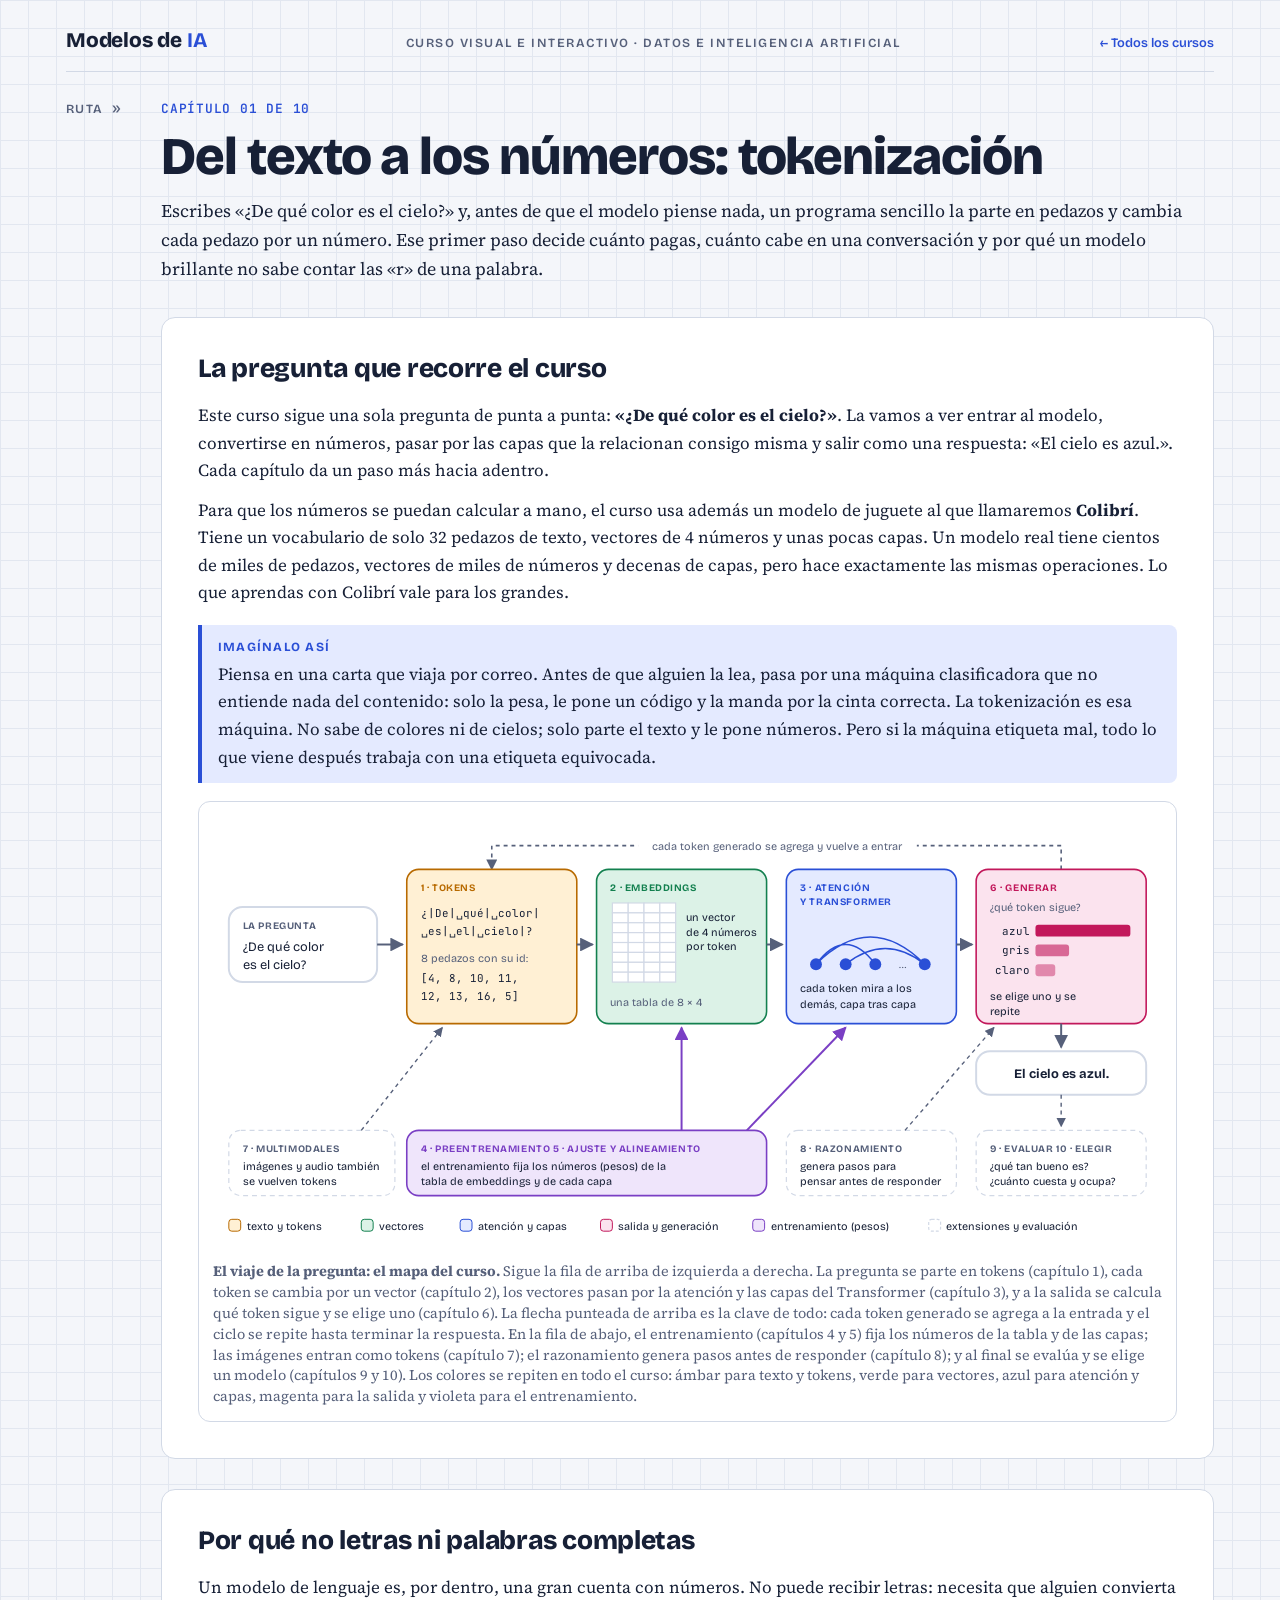
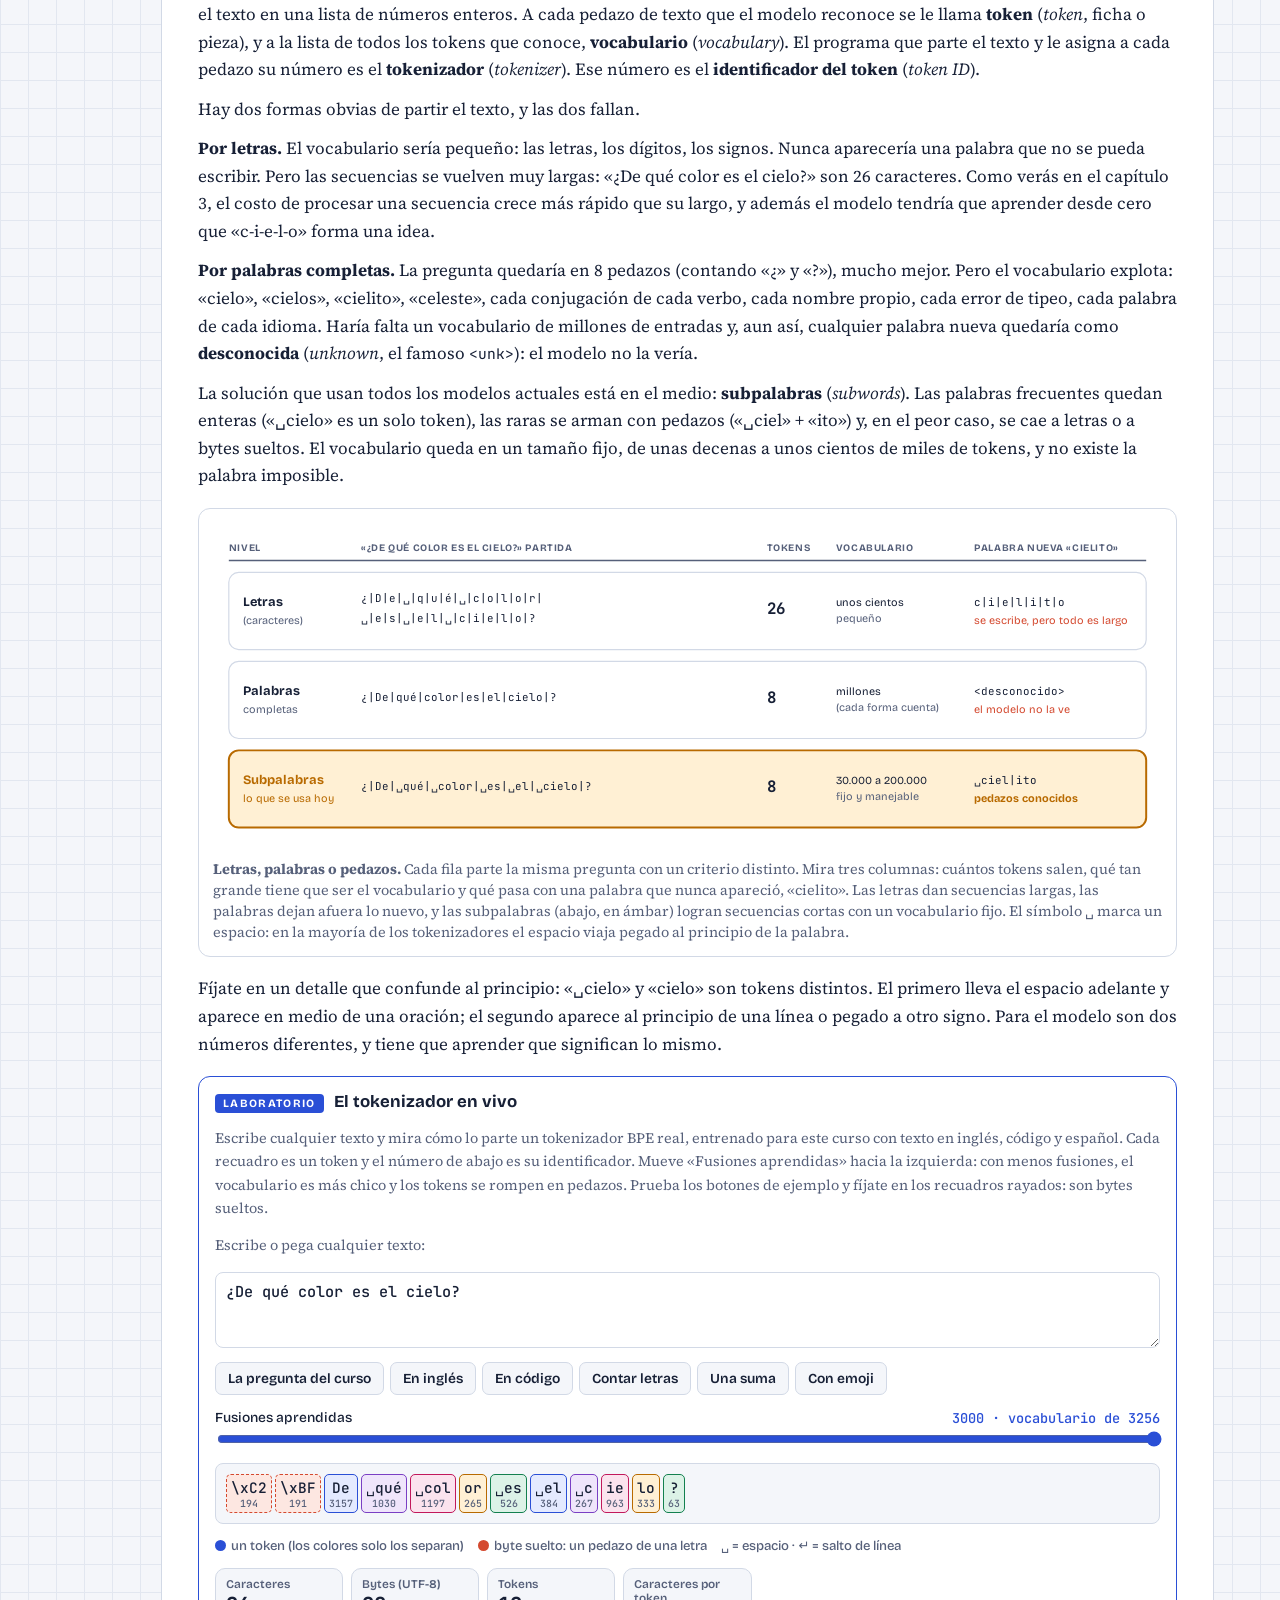
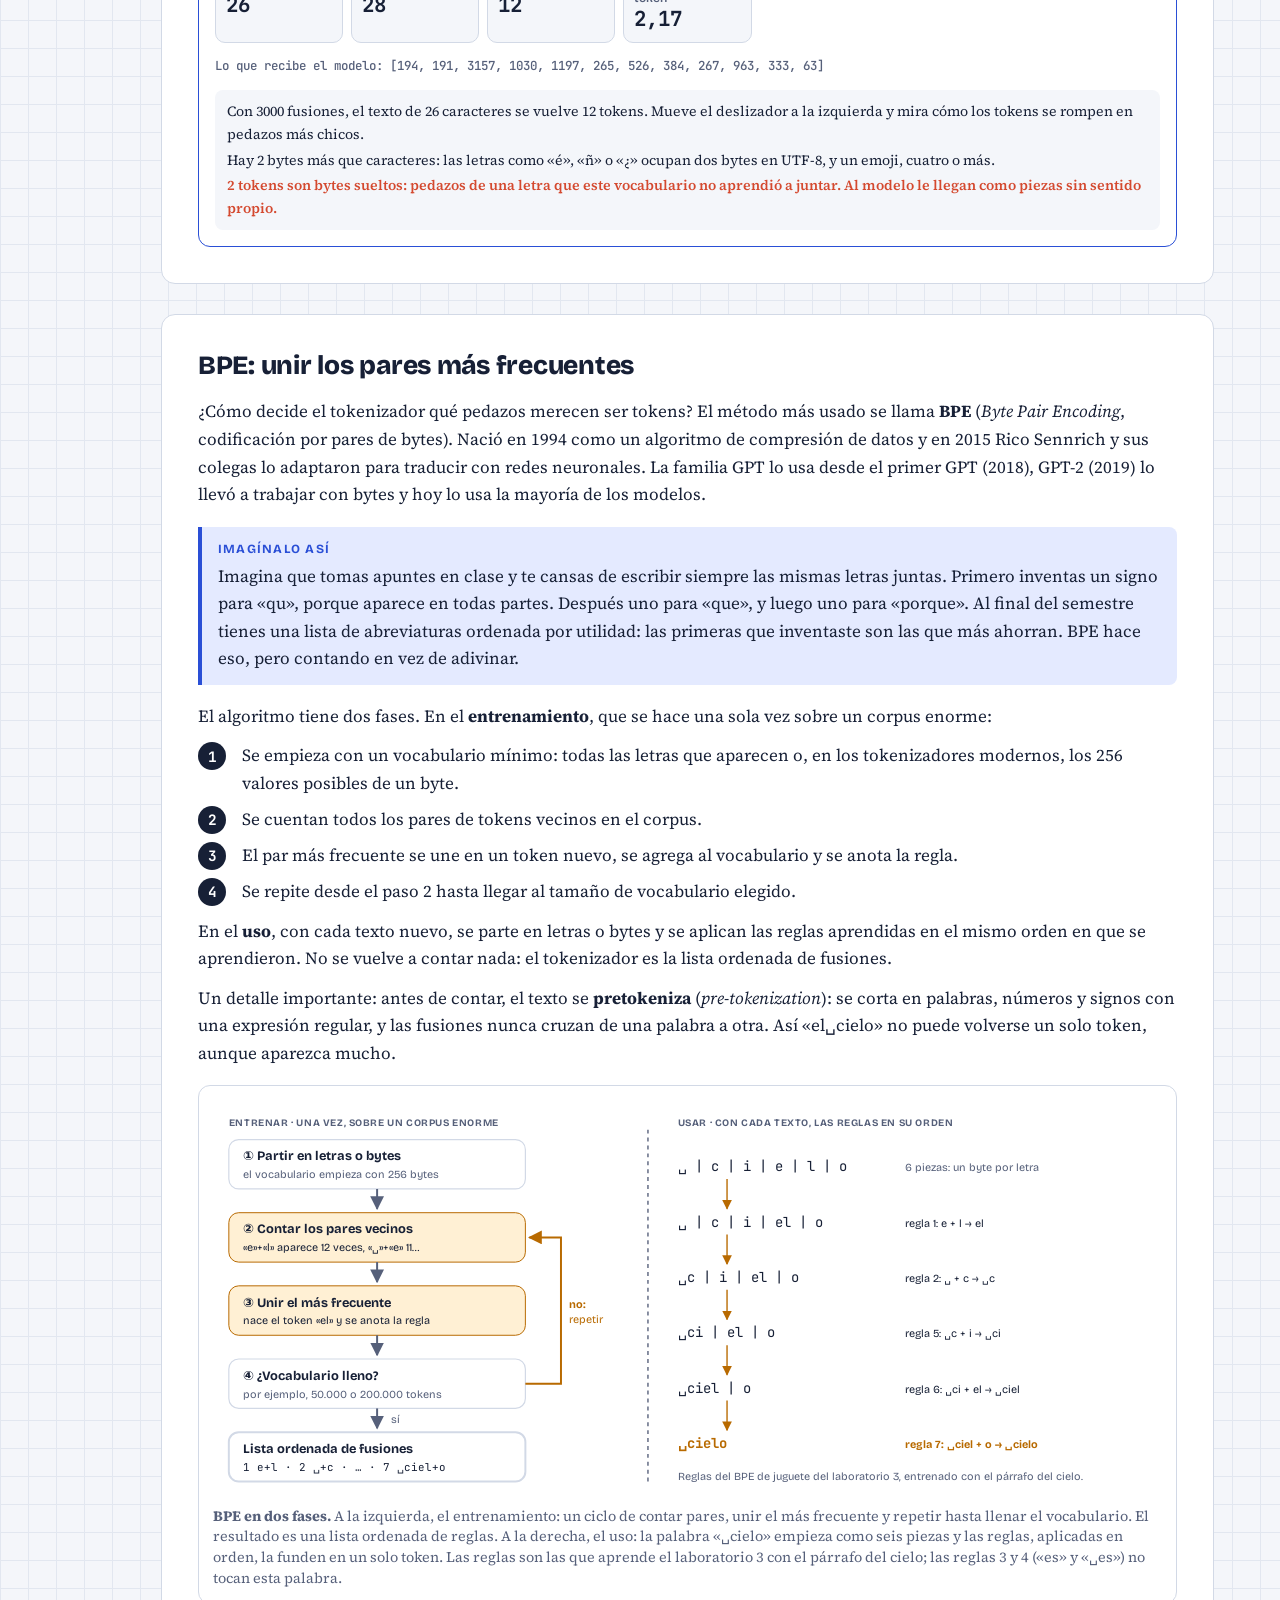
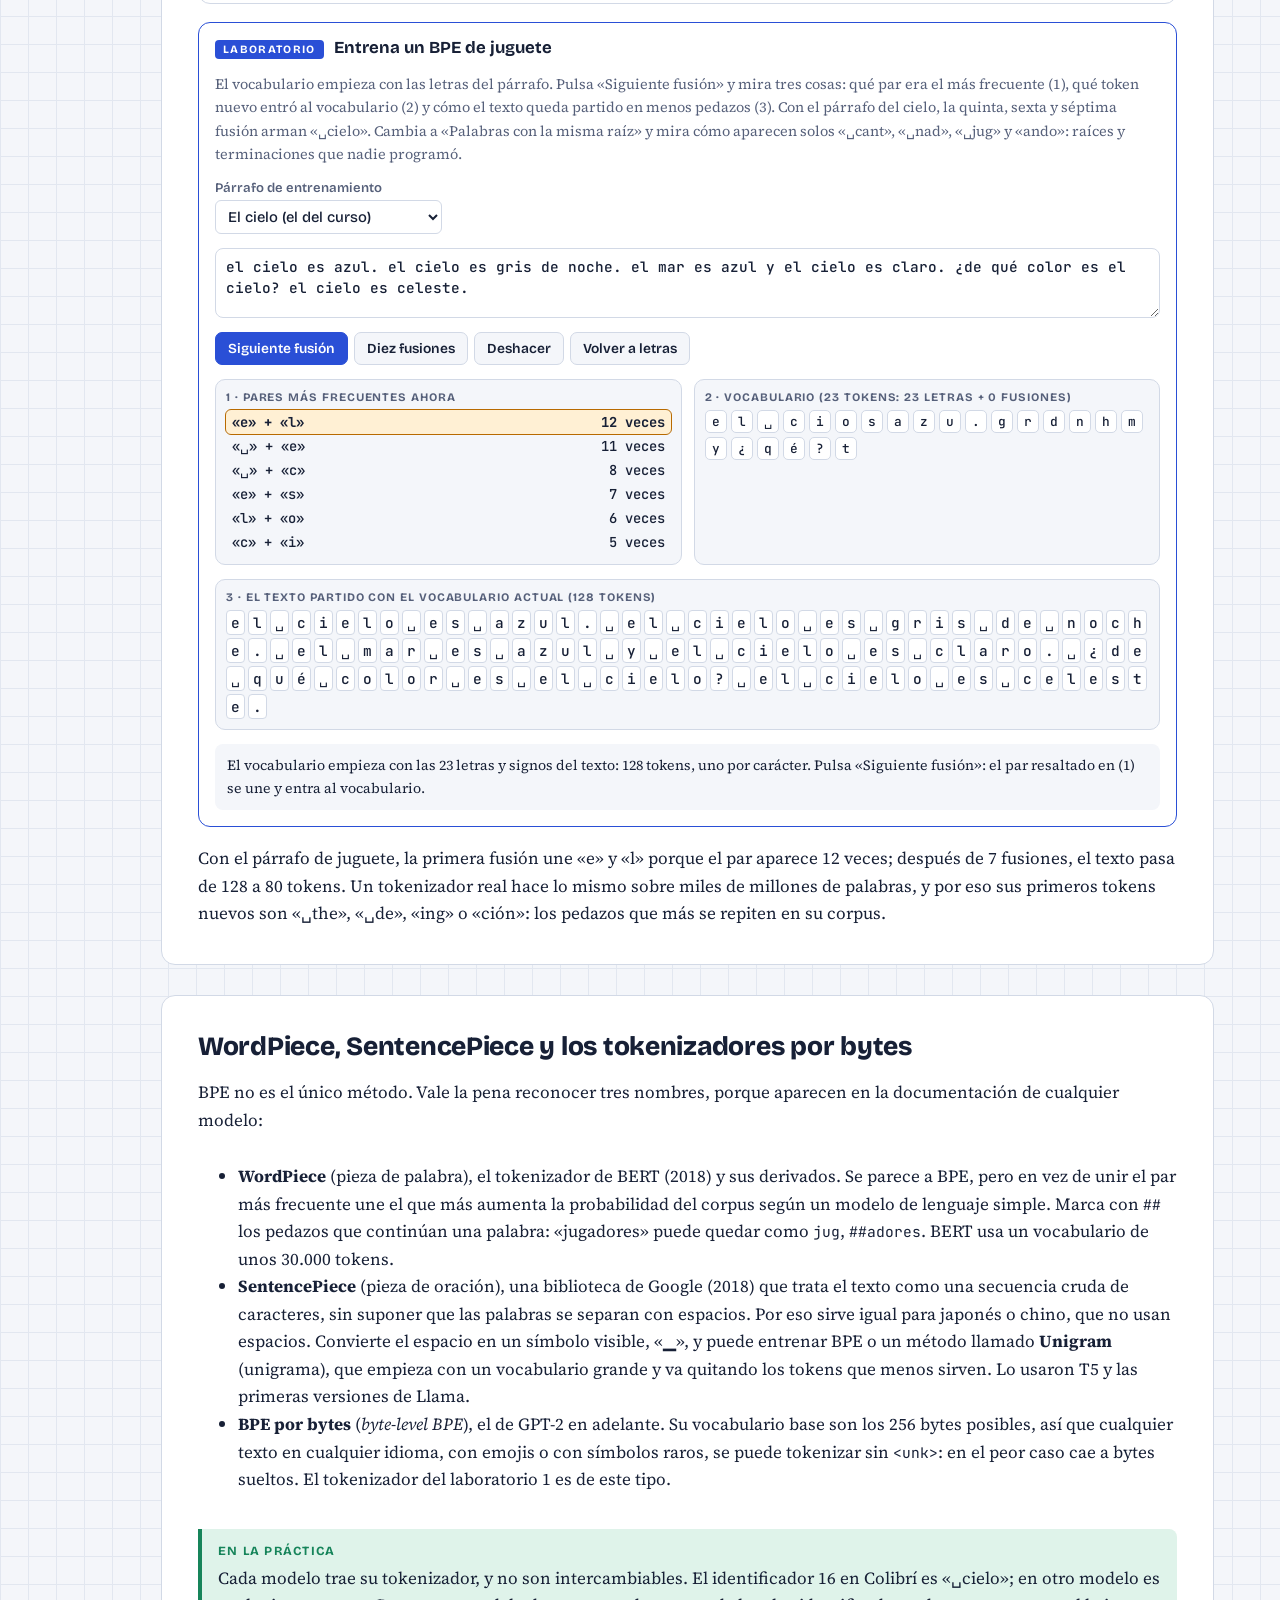
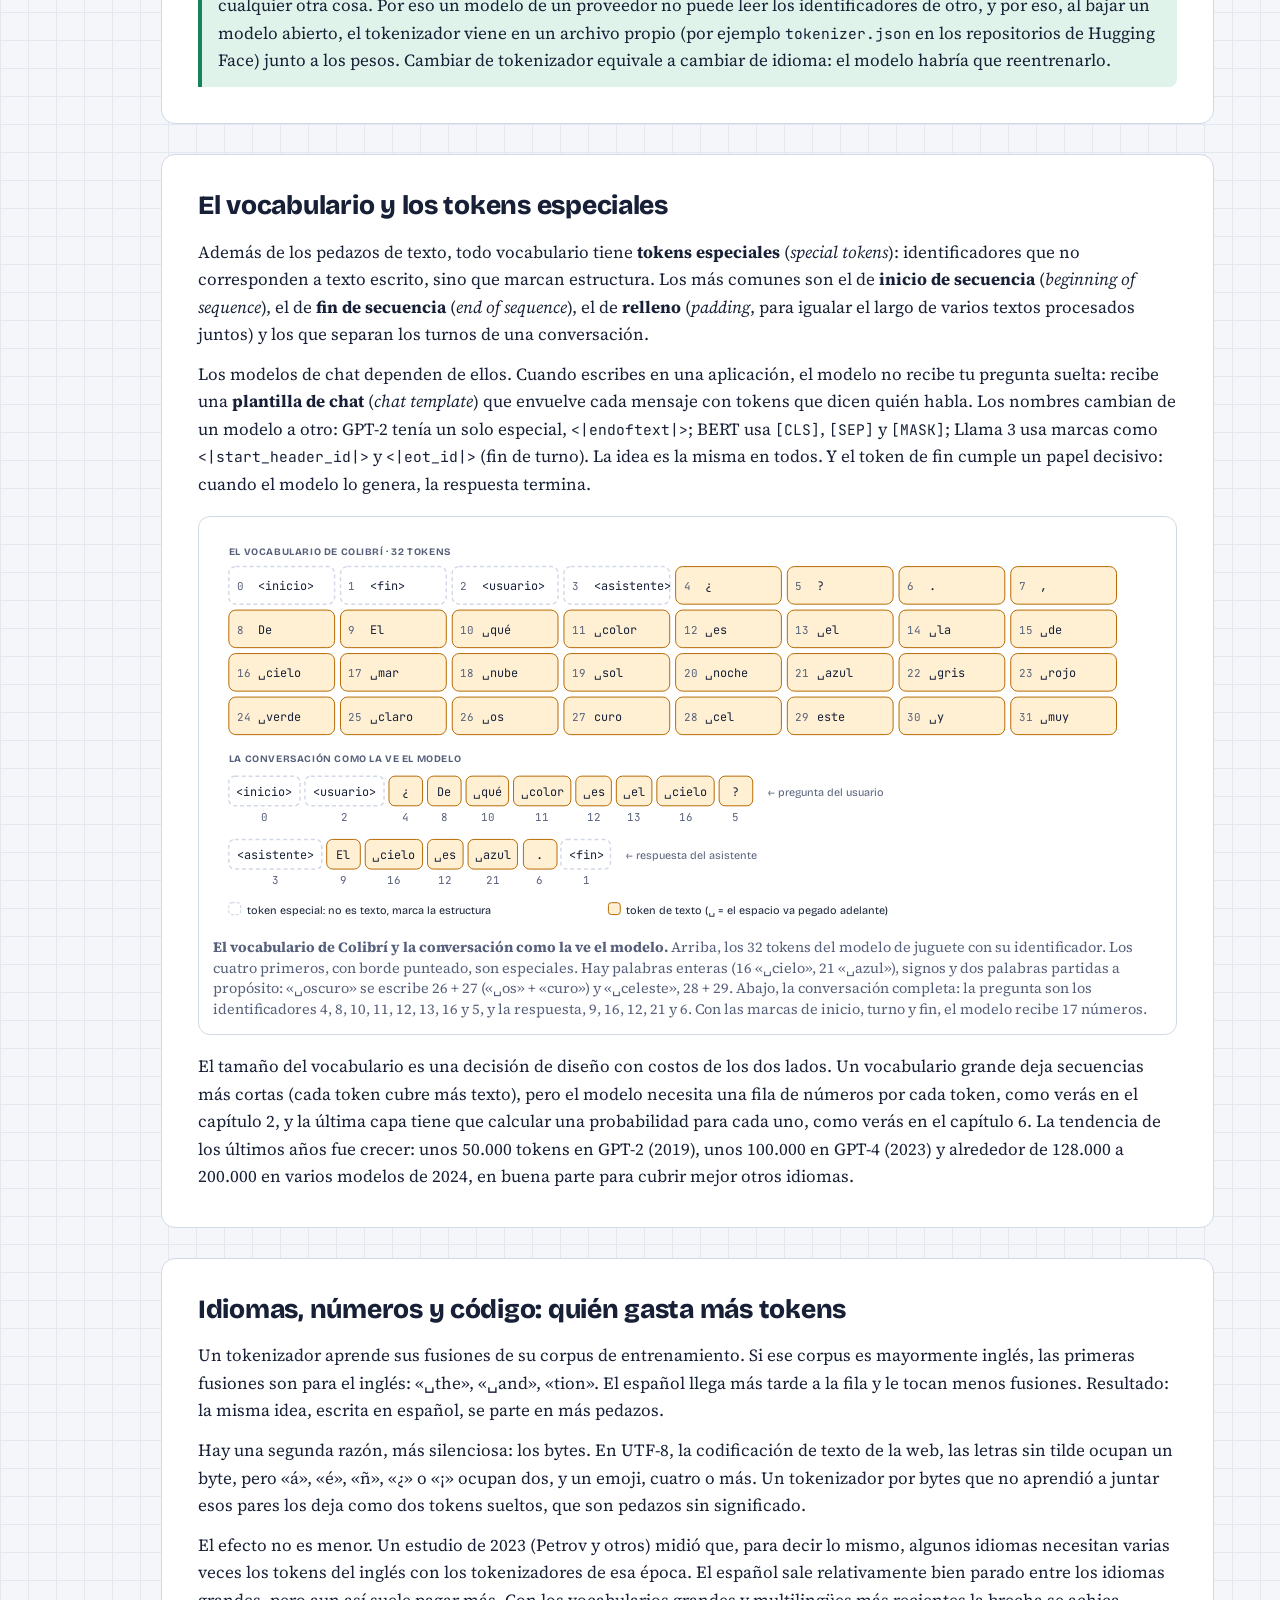
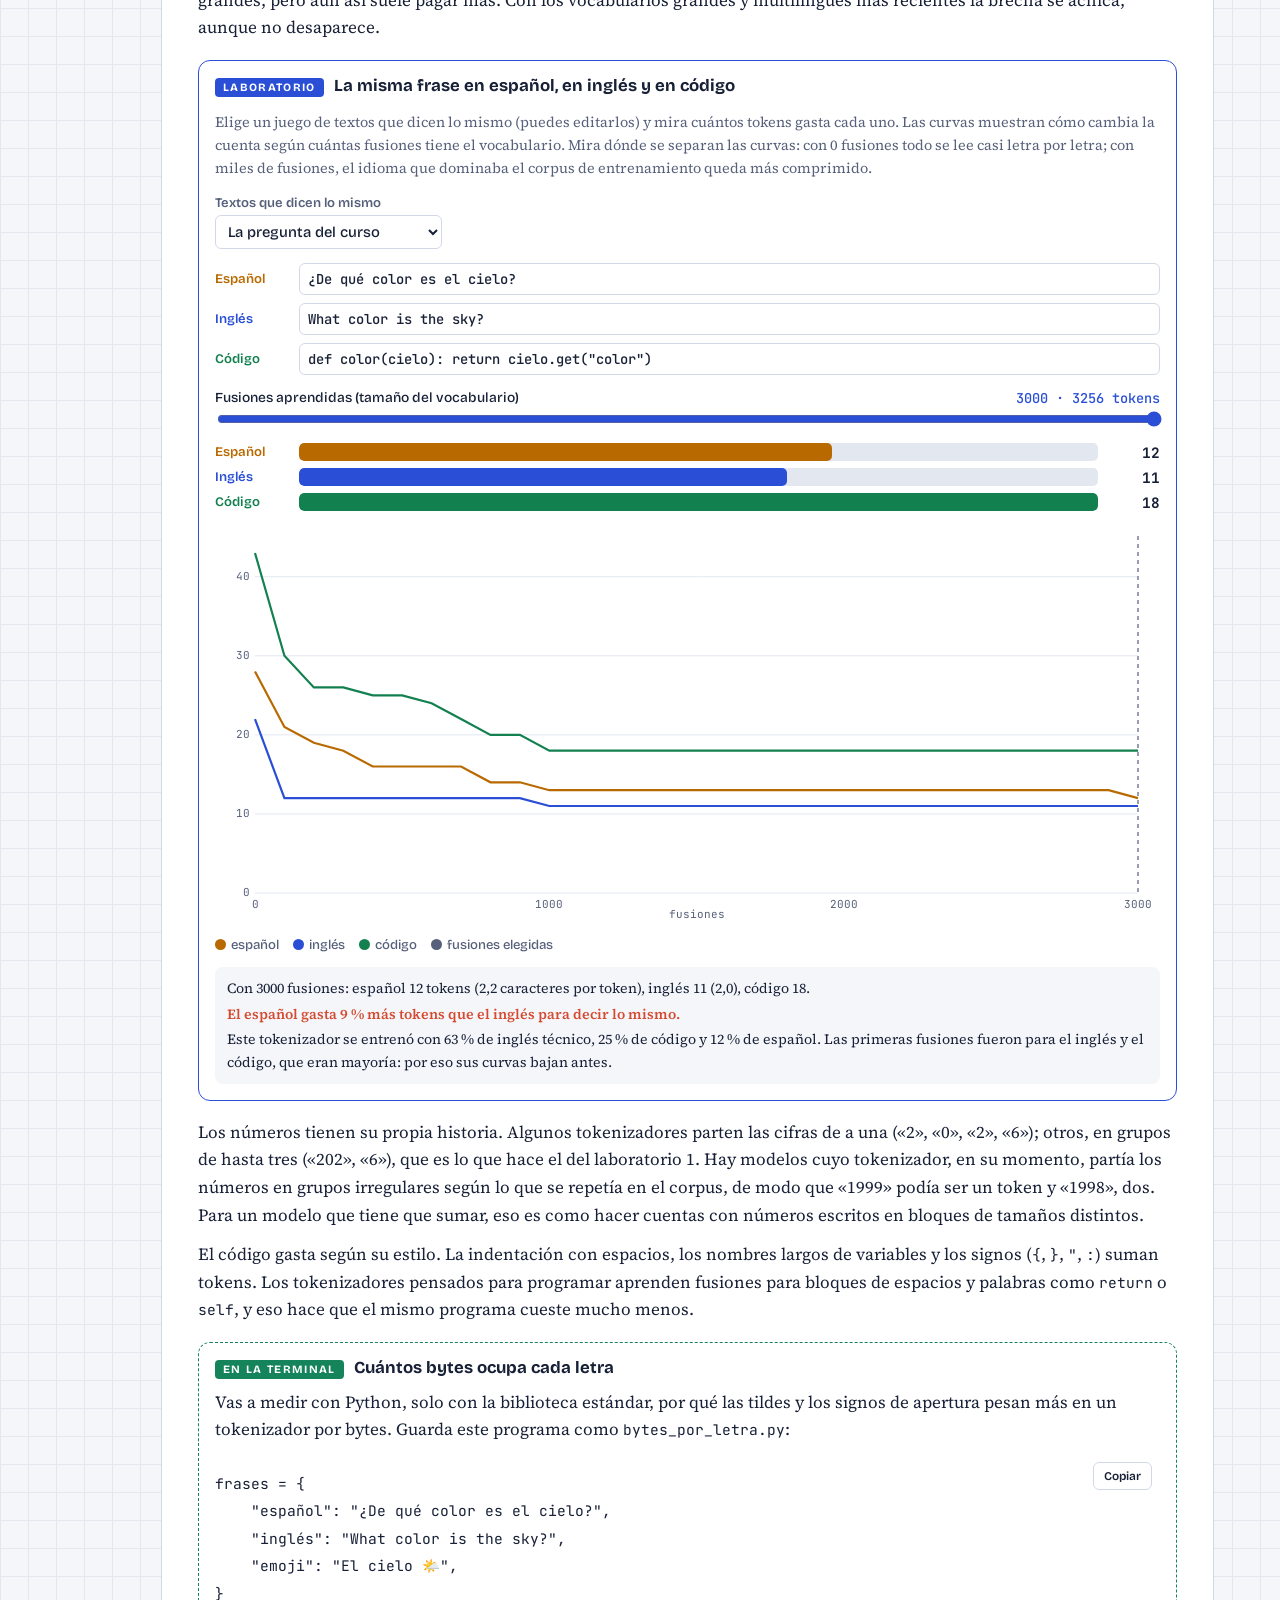
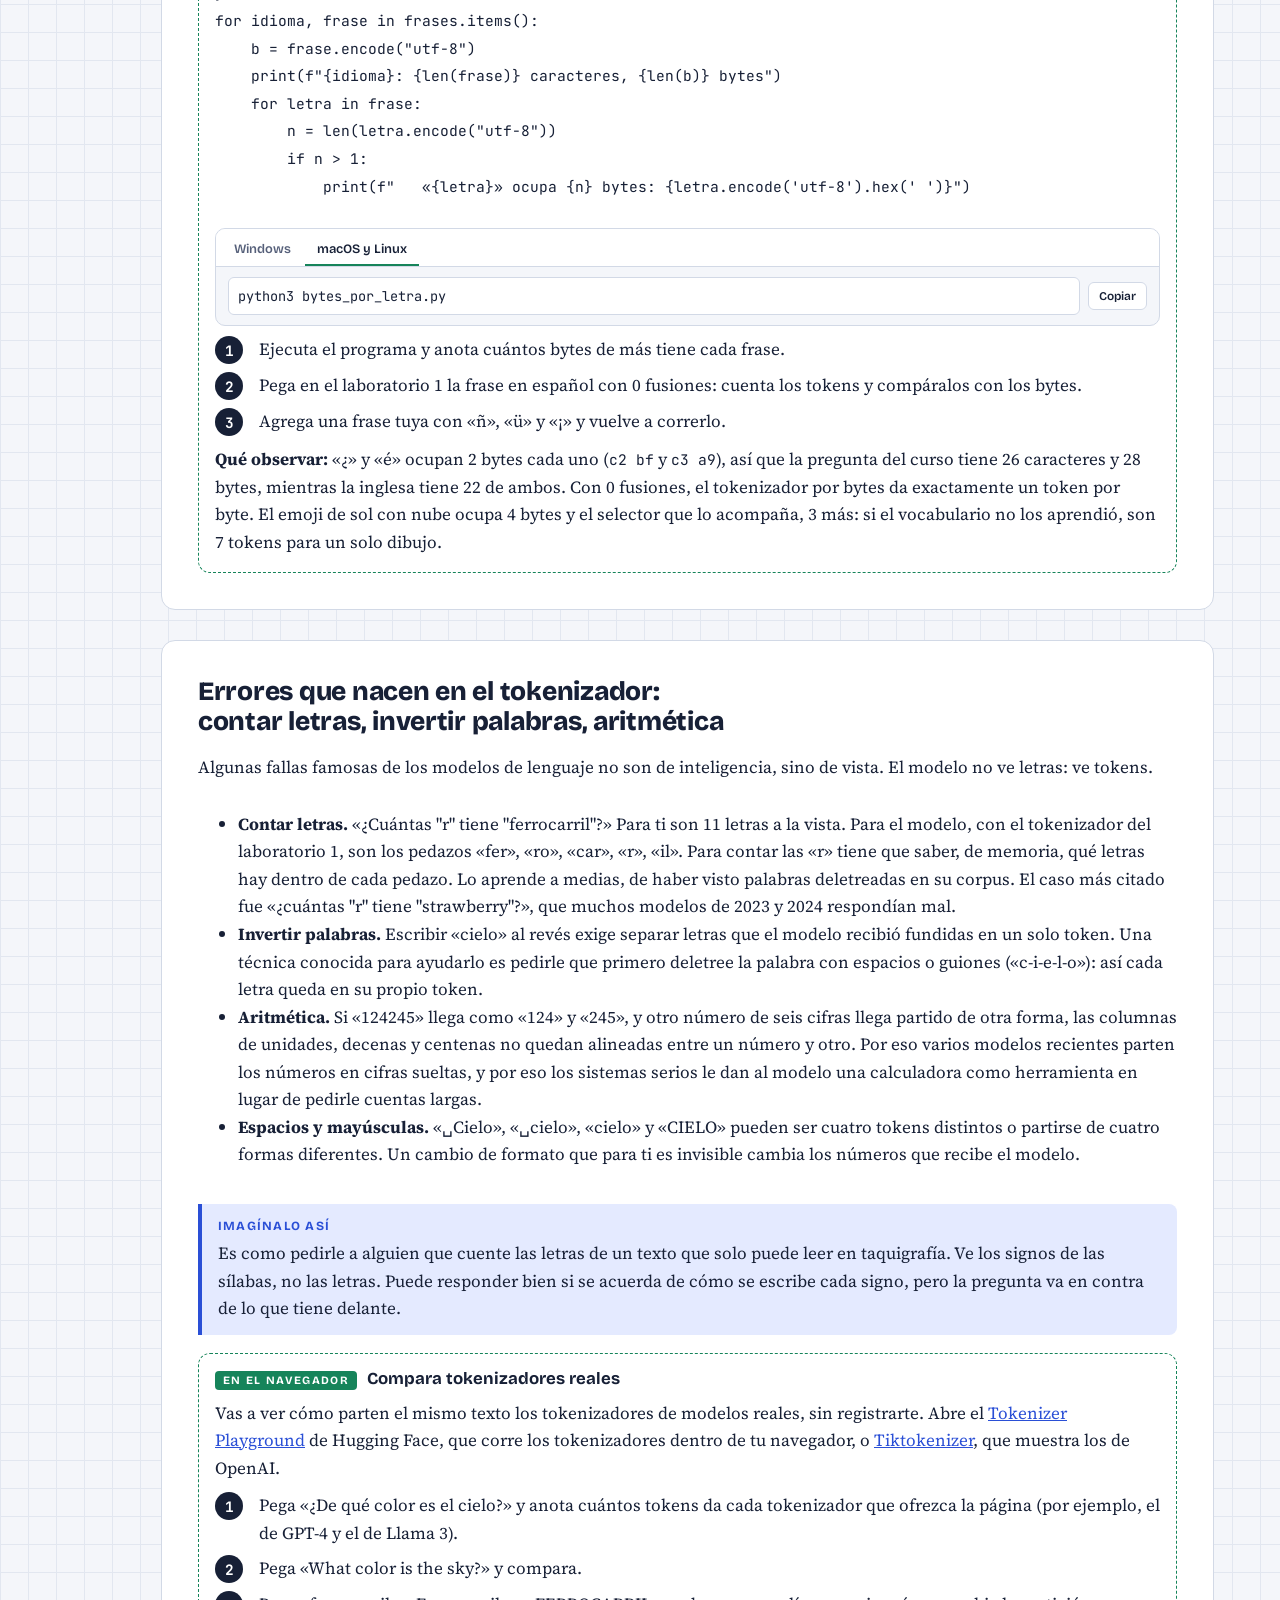
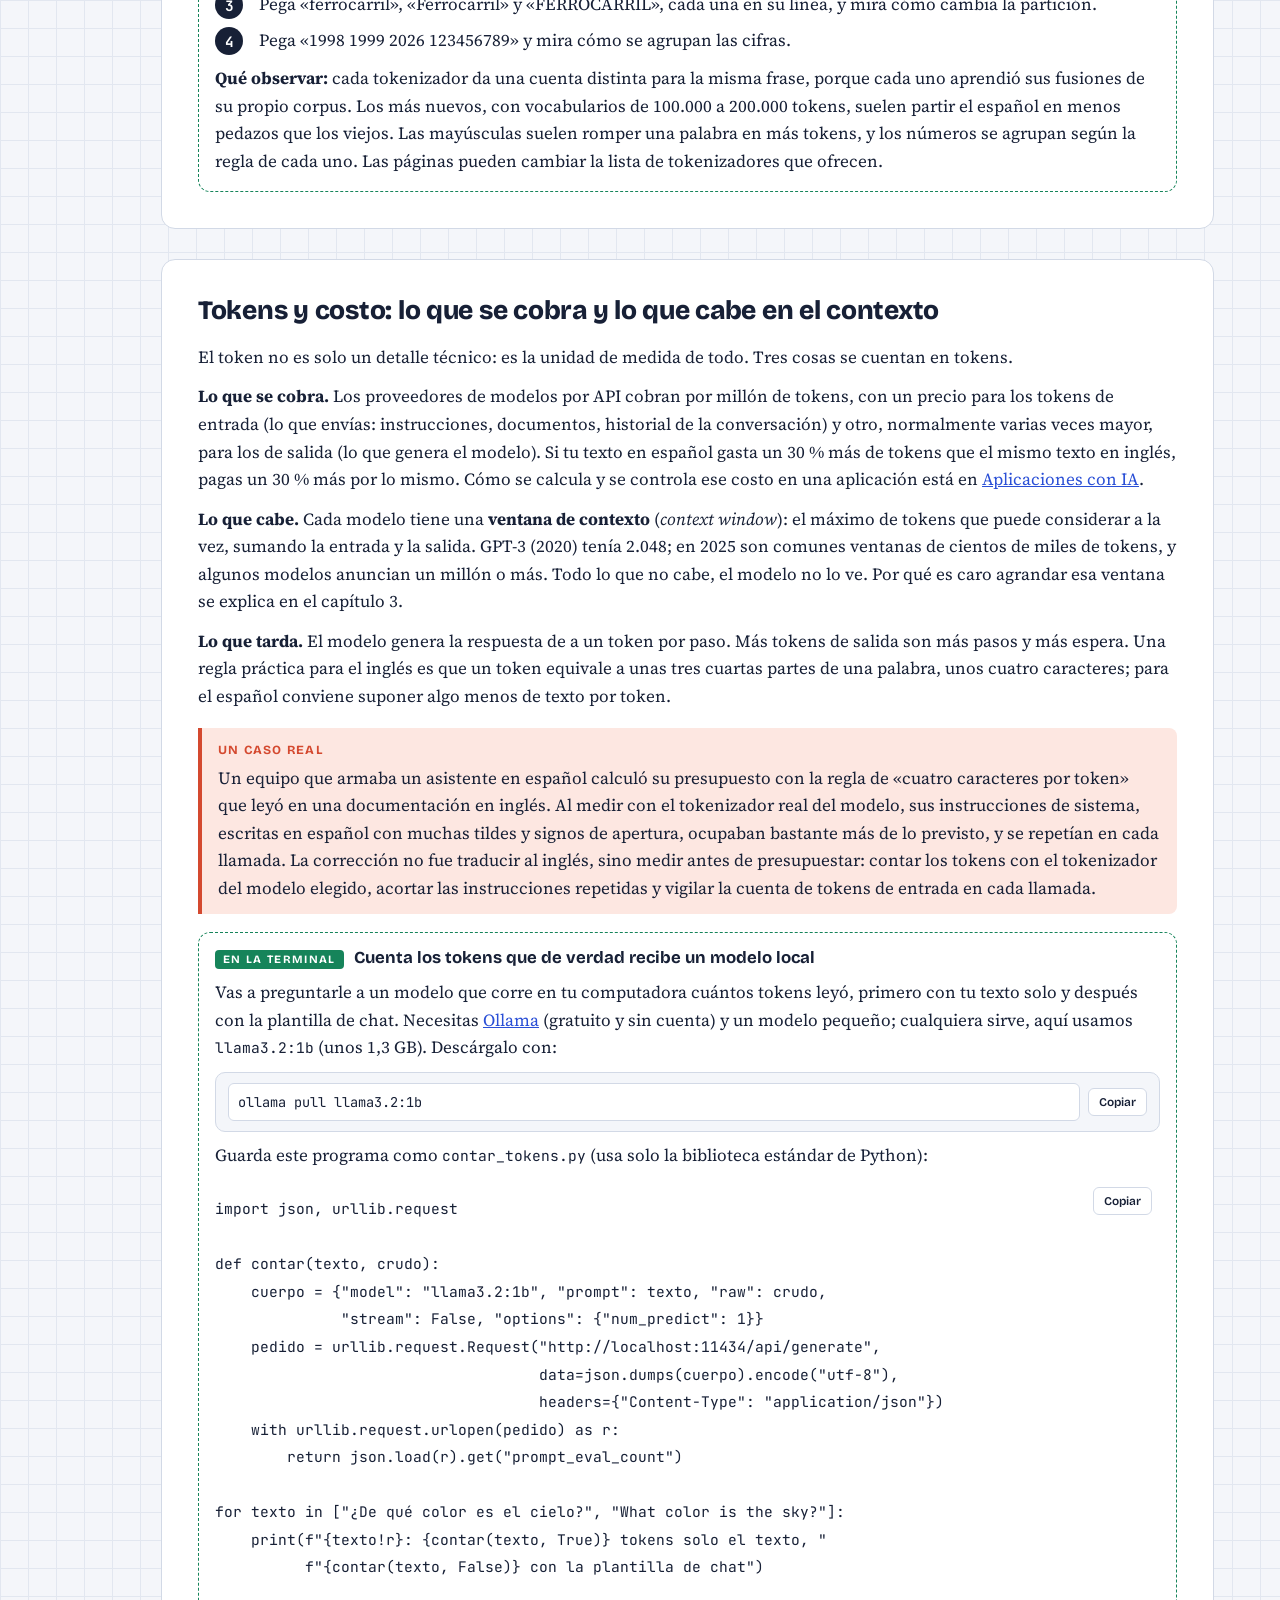
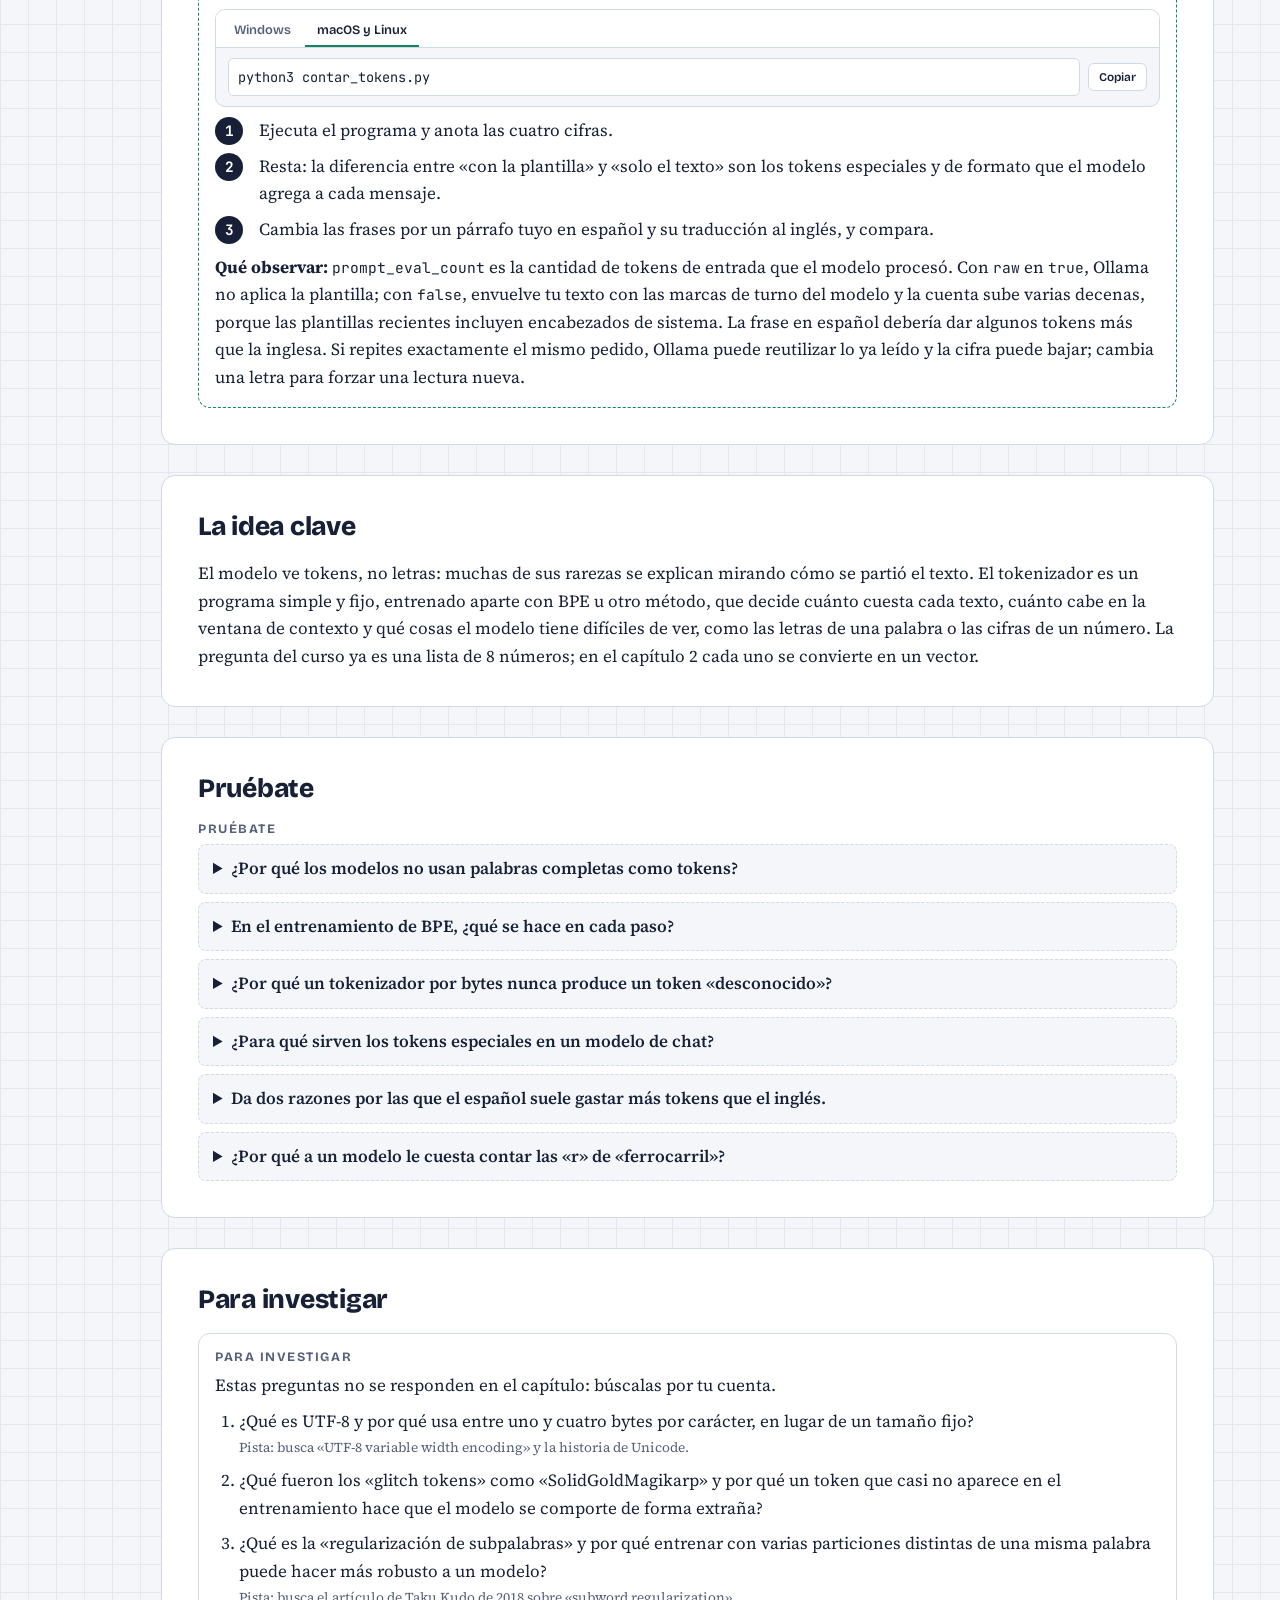
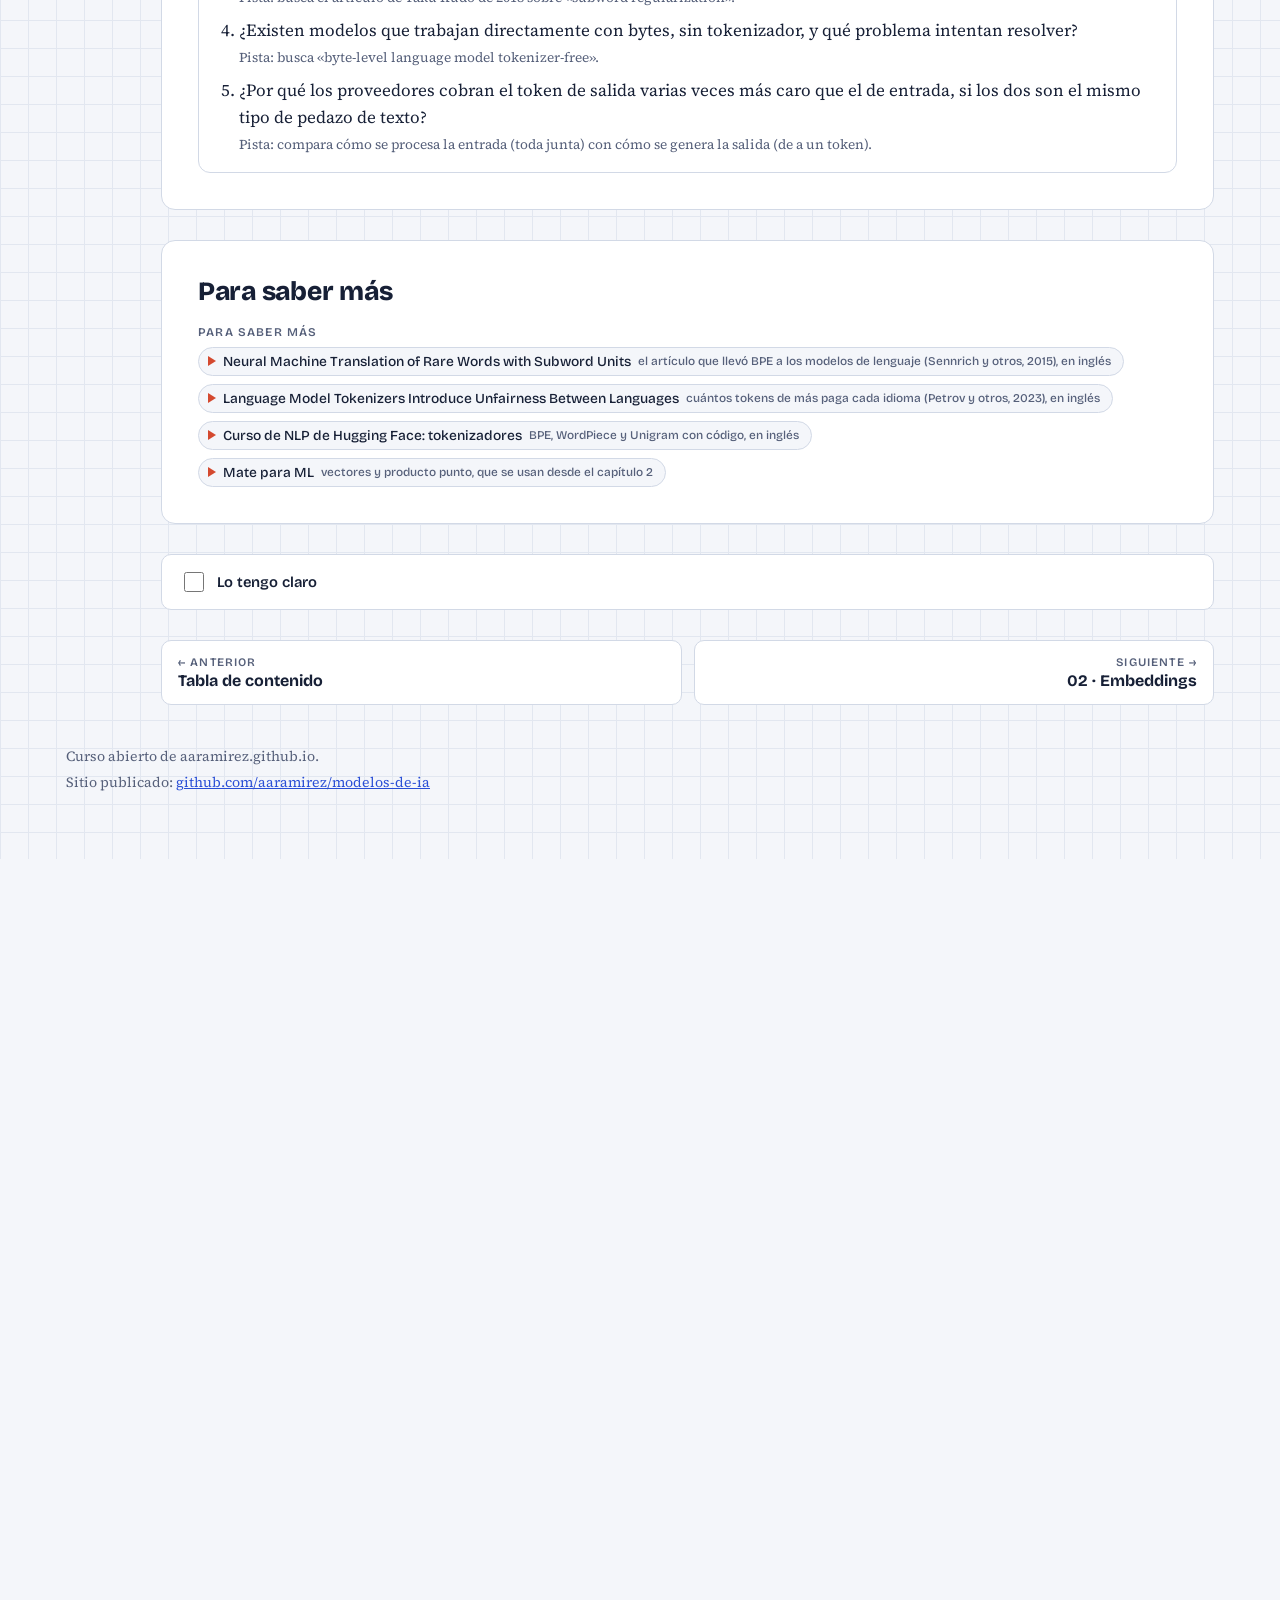
==== 01-tokenizacion.html @ 96aea59a "Curso completo: los 10 capítulos con sus laboratorios y diagramas" ====
<!doctype html>
<html lang="es">
<head>
<!-- Google Tag Manager -->
<script>(function(w,d,s,l,i){w[l]=w[l]||[];w[l].push({'gtm.start':
new Date().getTime(),event:'gtm.js'});var f=d.getElementsByTagName(s)[0],
j=d.createElement(s),dl=l!='dataLayer'?'&l='+l:'';j.async=true;j.src=
'https://www.googletagmanager.com/gtm.js?id='+i+dl;f.parentNode.insertBefore(j,f);
})(window,document,'script','dataLayer','GTM-KX76XF8R');</script>
<!-- End Google Tag Manager -->
<meta charset="utf-8">
<meta name="viewport" content="width=device-width, initial-scale=1, viewport-fit=cover">
<title>Tokenización · Modelos de IA · Modelos de IA</title>
<meta name="claude:viewport-fit-sides" content="cover">
<meta name="description" content="Cómo funciona por dentro un modelo de lenguaje: tokens, embeddings, atención y el Transformer, cómo se entrena y se alinea, cómo genera y razona, y cómo se evalúa y se elige.">
<link rel="preconnect" href="https://fonts.googleapis.com">
<link rel="preconnect" href="https://fonts.gstatic.com" crossorigin>
<link rel="stylesheet" href="https://fonts.googleapis.com/css2?family=Bricolage+Grotesque:opsz,wght@12..96,500;12..96,700;12..96,800&family=JetBrains+Mono:wght@400;600&family=Source+Serif+4:ital,opsz,wght@0,8..60,400;0,8..60,600;1,8..60,400;1,8..60,600&display=swap">
<link rel="stylesheet" href="assets/style.css">
</head>
<body>
<!-- Google Tag Manager (noscript) -->
<noscript><iframe src="https://www.googletagmanager.com/ns.html?id=GTM-KX76XF8R"
height="0" width="0" style="display:none;visibility:hidden"></iframe></noscript>
<!-- End Google Tag Manager (noscript) -->
<div class="wrap" data-page="tokenizacion">
<header class="topbar"><a class="brand" href="index.html">Modelos de <b>IA</b></a><span class="eyebrow">Curso visual e interactivo · Datos e inteligencia artificial</span><a class="al-sitio" href="https://aaramirez.github.io/">← Todos los cursos</a></header>
<div class="layout">
<nav class="toc" id="toc" aria-label="Ruta de aprendizaje"></nav>
<main>
<header class="page-head"><span class="num">CAPÍTULO 01 DE 10</span><h1>Del texto a los números: tokenización</h1><p class="lede">Escribes «¿De qué color es el cielo?» y, antes de que el modelo piense nada, un programa sencillo la parte en pedazos y cambia cada pedazo por un número. Ese primer paso decide cuánto pagas, cuánto cabe en una conversación y por qué un modelo brillante no sabe contar las «r» de una palabra.</p></header>
<section><h2>La pregunta que recorre el curso</h2><div class="prose"><p>Este curso sigue una sola pregunta de punta a punta: <b>«¿De qué color es el cielo?»</b>. La vamos a ver entrar al modelo, convertirse en números, pasar por las capas que la relacionan consigo misma y salir como una respuesta: «El cielo es azul.». Cada capítulo da un paso más hacia adentro.</p><p>Para que los números se puedan calcular a mano, el curso usa además un modelo de juguete al que llamaremos <b>Colibrí</b>. Tiene un vocabulario de solo 32 pedazos de texto, vectores de 4 números y unas pocas capas. Un modelo real tiene cientos de miles de pedazos, vectores de miles de números y decenas de capas, pero hace exactamente las mismas operaciones. Lo que aprendas con Colibrí vale para los grandes.</p></div><div class="analogia"><b>Imagínalo así</b><p>Piensa en una carta que viaja por correo. Antes de que alguien la lea, pasa por una máquina clasificadora que no entiende nada del contenido: solo la pesa, le pone un código y la manda por la cinta correcta. La tokenización es esa máquina. No sabe de colores ni de cielos; solo parte el texto y le pone números. Pero si la máquina etiqueta mal, todo lo que viene después trabaja con una etiqueta equivocada.</p></div><figure class="fig fig-mapa" id="01-diagrama-1"><div class="lienzo"><svg viewBox="0 0 960 440" style="min-width:760px" role="img" aria-label="Mapa del curso. La pregunta ¿De qué color es el cielo? pasa por cuatro estaciones: tokens (capítulo 1), embeddings (capítulo 2), atención y Transformer (capítulo 3) y generar (capítulo 6), y sale la respuesta El cielo es azul; cada token generado vuelve a entrar. Debajo, el entrenamiento (capítulos 4 y 5) ajusta los pesos; las imágenes entran como tokens (capítulo 7); el razonamiento piensa antes de responder (capítulo 8); evaluar y elegir el modelo cierran el curso (capítulos 9 y 10).">
<defs>
<marker id="m1d1-a" viewBox="0 0 10 10" refX="9" refY="5" markerWidth="7" markerHeight="7" orient="auto-start-reverse"><path d="M0 0L10 5L0 10z" class="fl-muted"/></marker>
<marker id="m1d1-t" viewBox="0 0 10 10" refX="9" refY="5" markerWidth="7" markerHeight="7" orient="auto-start-reverse"><path d="M0 0L10 5L0 10z" class="k-tra"/></marker>
</defs>

<path d="M858 54 V30 H282 V54" class="ln ln-d" style="stroke-width:1.6" marker-end="url(#m1d1-a)"/>
<rect x="430" y="21" width="282" height="18" class="caja" style="stroke:none"/>
<text x="571" y="34" class="t t-s t-m" text-anchor="middle">cada token generado se agrega y vuelve a entrar</text>

<rect x="16" y="92" width="150" height="76" rx="14" class="caja" style="stroke-width:2"/>
<text x="30" y="114" class="t t-xs t-b t-m">LA PREGUNTA</text>
<text x="30" y="137" class="t">¿De qué color</text>
<text x="30" y="155" class="t">es el cielo?</text>
<line x1="166" y1="130" x2="192" y2="130" class="ln" style="stroke-width:2" marker-end="url(#m1d1-a)"/>

<rect x="196" y="54" width="172" height="156" rx="12" class="c-fis" style="stroke-width:1.6"/>
<text x="210" y="76" class="t t-xs t-b k-fis">1 · TOKENS</text>
<text x="210" y="102" class="t t-s t-mono">¿|De|␣qué|␣color|</text>
<text x="210" y="120" class="t t-s t-mono">␣es|␣el|␣cielo|?</text>
<text x="210" y="148" class="t t-s t-m">8 pedazos con su id:</text>
<text x="210" y="168" class="t t-s t-mono">[4, 8, 10, 11,</text>
<text x="210" y="186" class="t t-s t-mono"> 12, 13, 16, 5]</text>
<line x1="368" y1="130" x2="384" y2="130" class="ln" style="stroke-width:2" marker-end="url(#m1d1-a)"/>

<rect x="388" y="54" width="172" height="156" rx="12" class="c-enl" style="stroke-width:1.6"/>
<text x="402" y="76" class="t t-xs t-b k-enl">2 · EMBEDDINGS</text>
<g class="caja">
<rect x="404" y="88" width="16" height="10"/><rect x="420" y="88" width="16" height="10"/><rect x="436" y="88" width="16" height="10"/><rect x="452" y="88" width="16" height="10"/>
<rect x="404" y="98" width="16" height="10"/><rect x="420" y="98" width="16" height="10"/><rect x="436" y="98" width="16" height="10"/><rect x="452" y="98" width="16" height="10"/>
<rect x="404" y="108" width="16" height="10"/><rect x="420" y="108" width="16" height="10"/><rect x="436" y="108" width="16" height="10"/><rect x="452" y="108" width="16" height="10"/>
<rect x="404" y="118" width="16" height="10"/><rect x="420" y="118" width="16" height="10"/><rect x="436" y="118" width="16" height="10"/><rect x="452" y="118" width="16" height="10"/>
<rect x="404" y="128" width="16" height="10"/><rect x="420" y="128" width="16" height="10"/><rect x="436" y="128" width="16" height="10"/><rect x="452" y="128" width="16" height="10"/>
<rect x="404" y="138" width="16" height="10"/><rect x="420" y="138" width="16" height="10"/><rect x="436" y="138" width="16" height="10"/><rect x="452" y="138" width="16" height="10"/>
<rect x="404" y="148" width="16" height="10"/><rect x="420" y="148" width="16" height="10"/><rect x="436" y="148" width="16" height="10"/><rect x="452" y="148" width="16" height="10"/>
<rect x="404" y="158" width="16" height="10"/><rect x="420" y="158" width="16" height="10"/><rect x="436" y="158" width="16" height="10"/><rect x="452" y="158" width="16" height="10"/>
</g>
<text x="478" y="106" class="t t-s">un vector</text>
<text x="478" y="121" class="t t-s">de 4 números</text>
<text x="478" y="136" class="t t-s">por token</text>
<text x="402" y="192" class="t t-s t-m">una tabla de 8 × 4</text>
<line x1="560" y1="130" x2="576" y2="130" class="ln" style="stroke-width:2" marker-end="url(#m1d1-a)"/>

<rect x="580" y="54" width="172" height="156" rx="12" class="c-red" style="stroke-width:1.6"/>
<text x="594" y="76" class="t t-xs t-b k-red">3 · ATENCIÓN</text>
<text x="594" y="90" class="t t-xs t-b k-red">Y TRANSFORMER</text>
<path d="M610 150 Q640 110 670 150 M610 150 Q665 95 720 150 M640 150 Q680 118 720 150" class="ln s-red" style="stroke-width:1.4"/>
<circle cx="610" cy="150" r="6" class="k-red"/><circle cx="640" cy="150" r="6" class="k-red"/><circle cx="670" cy="150" r="6" class="k-red"/><circle cx="720" cy="150" r="6" class="k-red"/>
<text x="694" y="154" class="t t-s t-m">…</text>
<text x="594" y="178" class="t t-s">cada token mira a los</text>
<text x="594" y="194" class="t t-s">demás, capa tras capa</text>
<line x1="752" y1="130" x2="768" y2="130" class="ln" style="stroke-width:2" marker-end="url(#m1d1-a)"/>

<rect x="772" y="54" width="172" height="156" rx="12" class="c-apl" style="stroke-width:1.6"/>
<text x="786" y="76" class="t t-xs t-b k-apl">6 · GENERAR</text>
<text x="786" y="96" class="t t-s t-m">¿qué token sigue?</text>
<text x="826" y="120" class="t t-s t-mono" text-anchor="end">azul</text><rect x="832" y="110" width="96" height="12" rx="3" class="k-apl"/>
<text x="826" y="140" class="t t-s t-mono" text-anchor="end">gris</text><rect x="832" y="130" width="34" height="12" rx="3" class="k-apl" style="opacity:.6"/>
<text x="826" y="160" class="t t-s t-mono" text-anchor="end">claro</text><rect x="832" y="150" width="20" height="12" rx="3" class="k-apl" style="opacity:.45"/>
<text x="786" y="186" class="t t-s">se elige uno y se</text>
<text x="786" y="201" class="t t-s">repite</text>
<line x1="858" y1="210" x2="858" y2="234" class="ln" style="stroke-width:2" marker-end="url(#m1d1-a)"/>
<rect x="772" y="238" width="172" height="44" rx="14" class="caja" style="stroke-width:2"/>
<text x="858" y="265" class="t t-b" text-anchor="middle">El cielo es azul.</text>

<rect x="16" y="318" width="168" height="66" rx="12" class="caja" style="stroke-dasharray:5 4"/>
<text x="30" y="340" class="t t-xs t-b t-m">7 · MULTIMODALES</text>
<text x="30" y="358" class="t t-s">imágenes y audio también</text>
<text x="30" y="373" class="t t-s">se vuelven tokens</text>
<line x1="150" y1="318" x2="232" y2="214" class="ln ln-d" marker-end="url(#m1d1-a)"/>
<rect x="196" y="318" width="364" height="66" rx="12" class="c-tra" style="stroke-width:1.6"/>
<text x="210" y="340" class="t t-xs t-b k-tra">4 · PREENTRENAMIENTO   5 · AJUSTE Y ALINEAMIENTO</text>
<text x="210" y="358" class="t t-s">el entrenamiento fija los números (pesos) de la</text>
<text x="210" y="373" class="t t-s">tabla de embeddings y de cada capa</text>
<line x1="474" y1="318" x2="474" y2="214" class="ln s-tra" style="stroke-width:2" marker-end="url(#m1d1-t)"/>
<line x1="540" y1="318" x2="640" y2="214" class="ln s-tra" style="stroke-width:2" marker-end="url(#m1d1-t)"/>
<rect x="580" y="318" width="172" height="66" rx="12" class="caja" style="stroke-dasharray:5 4"/>
<text x="594" y="340" class="t t-xs t-b t-m">8 · RAZONAMIENTO</text>
<text x="594" y="358" class="t t-s">genera pasos para</text>
<text x="594" y="373" class="t t-s">pensar antes de responder</text>
<line x1="700" y1="318" x2="790" y2="214" class="ln ln-d" marker-end="url(#m1d1-a)"/>
<rect x="772" y="318" width="172" height="66" rx="12" class="caja" style="stroke-dasharray:5 4"/>
<text x="786" y="340" class="t t-xs t-b t-m">9 · EVALUAR  10 · ELEGIR</text>
<text x="786" y="358" class="t t-s">¿qué tan bueno es?</text>
<text x="786" y="373" class="t t-s">¿cuánto cuesta y ocupa?</text>
<line x1="858" y1="282" x2="858" y2="314" class="ln ln-d" marker-end="url(#m1d1-a)"/>

<rect x="16" y="408" width="12" height="12" rx="3" class="c-fis"/><text x="34" y="419" class="t t-s">texto y tokens</text>
<rect x="150" y="408" width="12" height="12" rx="3" class="c-enl"/><text x="168" y="419" class="t t-s">vectores</text>
<rect x="250" y="408" width="12" height="12" rx="3" class="c-red"/><text x="268" y="419" class="t t-s">atención y capas</text>
<rect x="392" y="408" width="12" height="12" rx="3" class="c-apl"/><text x="410" y="419" class="t t-s">salida y generación</text>
<rect x="546" y="408" width="12" height="12" rx="3" class="c-tra"/><text x="564" y="419" class="t t-s">entrenamiento (pesos)</text>
<rect x="724" y="408" width="12" height="12" rx="3" class="caja" style="stroke-dasharray:3 2"/><text x="742" y="419" class="t t-s">extensiones y evaluación</text>
</svg></div><figcaption><b>El viaje de la pregunta: el mapa del curso.</b> Sigue la fila de arriba de izquierda a derecha. La pregunta se parte en tokens (capítulo 1), cada token se cambia por un vector (capítulo 2), los vectores pasan por la atención y las capas del Transformer (capítulo 3), y a la salida se calcula qué token sigue y se elige uno (capítulo 6). La flecha punteada de arriba es la clave de todo: cada token generado se agrega a la entrada y el ciclo se repite hasta terminar la respuesta. En la fila de abajo, el entrenamiento (capítulos 4 y 5) fija los números de la tabla y de las capas; las imágenes entran como tokens (capítulo 7); el razonamiento genera pasos antes de responder (capítulo 8); y al final se evalúa y se elige un modelo (capítulos 9 y 10). Los colores se repiten en todo el curso: ámbar para texto y tokens, verde para vectores, azul para atención y capas, magenta para la salida y violeta para el entrenamiento.</figcaption></figure></section>
<section><h2>Por qué no letras ni palabras completas</h2><div class="prose"><p>Un modelo de lenguaje es, por dentro, una gran cuenta con números. No puede recibir letras: necesita que alguien convierta el texto en una lista de números enteros. A cada pedazo de texto que el modelo reconoce se le llama <b>token</b> (<i>token</i>, ficha o pieza), y a la lista de todos los tokens que conoce, <b>vocabulario</b> (<i>vocabulary</i>). El programa que parte el texto y le asigna a cada pedazo su número es el <b>tokenizador</b> (<i>tokenizer</i>). Ese número es el <b>identificador del token</b> (<i>token ID</i>).</p><p>Hay dos formas obvias de partir el texto, y las dos fallan.</p><p><b>Por letras.</b> El vocabulario sería pequeño: las letras, los dígitos, los signos. Nunca aparecería una palabra que no se pueda escribir. Pero las secuencias se vuelven muy largas: «¿De qué color es el cielo?» son 26 caracteres. Como verás en el capítulo 3, el costo de procesar una secuencia crece más rápido que su largo, y además el modelo tendría que aprender desde cero que «c-i-e-l-o» forma una idea.</p><p><b>Por palabras completas.</b> La pregunta quedaría en 8 pedazos (contando «¿» y «?»), mucho mejor. Pero el vocabulario explota: «cielo», «cielos», «cielito», «celeste», cada conjugación de cada verbo, cada nombre propio, cada error de tipeo, cada palabra de cada idioma. Haría falta un vocabulario de millones de entradas y, aun así, cualquier palabra nueva quedaría como <b>desconocida</b> (<i>unknown</i>, el famoso <code>&lt;unk&gt;</code>): el modelo no la vería.</p><p>La solución que usan todos los modelos actuales está en el medio: <b>subpalabras</b> (<i>subwords</i>). Las palabras frecuentes quedan enteras («␣cielo» es un solo token), las raras se arman con pedazos («␣ciel» + «ito») y, en el peor caso, se cae a letras o a bytes sueltos. El vocabulario queda en un tamaño fijo, de unas decenas a unos cientos de miles de tokens, y no existe la palabra imposible.</p></div><figure class="fig fig-comparacion" id="01-diagrama-2"><div class="lienzo"><svg viewBox="0 0 960 330" style="min-width:760px" role="img" aria-label="Tres maneras de partir la pregunta. Por letras: 26 tokens, vocabulario de unos cientos, la palabra nueva cielito se puede escribir pero las secuencias son largas. Por palabras: 8 tokens, vocabulario de millones, cielito queda como desconocido. Por subpalabras: 8 tokens, vocabulario de 30.000 a 200.000, cielito se arma con pedazos conocidos.">
<text x="16" y="28" class="t t-xs t-b t-m">NIVEL</text>
<text x="150" y="28" class="t t-xs t-b t-m">«¿DE QUÉ COLOR ES EL CIELO?» PARTIDA</text>
<text x="560" y="28" class="t t-xs t-b t-m">TOKENS</text>
<text x="630" y="28" class="t t-xs t-b t-m">VOCABULARIO</text>
<text x="770" y="28" class="t t-xs t-b t-m">PALABRA NUEVA «CIELITO»</text>
<line x1="16" y1="38" x2="944" y2="38" class="ln"/>

<rect x="16" y="50" width="928" height="78" rx="10" class="caja"/>
<text x="30" y="84" class="t t-b">Letras</text>
<text x="30" y="102" class="t t-s t-m">(caracteres)</text>
<g class="t t-s t-mono">
<text x="150" y="80">¿|D|e|␣|q|u|é|␣|c|o|l|o|r|</text>
<text x="150" y="100">␣|e|s|␣|e|l|␣|c|i|e|l|o|?</text>
</g>
<text x="560" y="92" class="t t-b t-mono" style="font-size:16px">26</text>
<text x="630" y="84" class="t t-s">unos cientos</text>
<text x="630" y="100" class="t t-s t-m">pequeño</text>
<text x="770" y="84" class="t t-s t-mono">c|i|e|l|i|t|o</text>
<text x="770" y="102" class="t t-s k-warm">se escribe, pero todo es largo</text>

<rect x="16" y="140" width="928" height="78" rx="10" class="caja"/>
<text x="30" y="174" class="t t-b">Palabras</text>
<text x="30" y="192" class="t t-s t-m">completas</text>
<text x="150" y="180" class="t t-s t-mono">¿|De|qué|color|es|el|cielo|?</text>
<text x="560" y="182" class="t t-b t-mono" style="font-size:16px">8</text>
<text x="630" y="174" class="t t-s">millones</text>
<text x="630" y="190" class="t t-s t-m">(cada forma cuenta)</text>
<text x="770" y="174" class="t t-s t-mono">&lt;desconocido&gt;</text>
<text x="770" y="192" class="t t-s k-warm">el modelo no la ve</text>

<rect x="16" y="230" width="928" height="78" rx="10" class="c-fis" style="stroke-width:2"/>
<text x="30" y="264" class="t t-b k-fis">Subpalabras</text>
<text x="30" y="282" class="t t-s k-fis">lo que se usa hoy</text>
<text x="150" y="270" class="t t-s t-mono">¿|De|␣qué|␣color|␣es|␣el|␣cielo|?</text>
<text x="560" y="272" class="t t-b t-mono" style="font-size:16px">8</text>
<text x="630" y="264" class="t t-s">30.000 a 200.000</text>
<text x="630" y="280" class="t t-s t-m">fijo y manejable</text>
<text x="770" y="264" class="t t-s t-mono">␣ciel|ito</text>
<text x="770" y="282" class="t t-s k-fis t-b">pedazos conocidos</text>
</svg></div><figcaption><b>Letras, palabras o pedazos.</b> Cada fila parte la misma pregunta con un criterio distinto. Mira tres columnas: cuántos tokens salen, qué tan grande tiene que ser el vocabulario y qué pasa con una palabra que nunca apareció, «cielito». Las letras dan secuencias largas, las palabras dejan afuera lo nuevo, y las subpalabras (abajo, en ámbar) logran secuencias cortas con un vocabulario fijo. El símbolo ␣ marca un espacio: en la mayoría de los tokenizadores el espacio viaja pegado al principio de la palabra.</figcaption></figure><div class="prose"><p>Fíjate en un detalle que confunde al principio: «␣cielo» y «cielo» son tokens distintos. El primero lleva el espacio adelante y aparece en medio de una oración; el segundo aparece al principio de una línea o pegado a otro signo. Para el modelo son dos números diferentes, y tiene que aprender que significan lo mismo.</p></div><div class="lab" id="01-lab-1"><div class="lab-title"><span class="tag">Laboratorio</span><h3>El tokenizador en vivo</h3></div><p class="hint">Escribe cualquier texto y mira cómo lo parte un tokenizador BPE real, entrenado para este curso con texto en inglés, código y español. Cada recuadro es un token y el número de abajo es su identificador. Mueve «Fusiones aprendidas» hacia la izquierda: con menos fusiones, el vocabulario es más chico y los tokens se rompen en pedazos. Prueba los botones de ejemplo y fíjate en los recuadros rayados: son bytes sueltos.</p><style>
[id="01-lab-1"] textarea{width:100%;min-height:76px;font:500 .95rem/1.4 var(--f-mono);padding:8px 10px;border:1px solid var(--line);border-radius:8px;background:var(--card);color:var(--ink);resize:vertical;box-sizing:border-box}
[id="01-lab-1"] .c1l1-toks{display:flex;flex-wrap:wrap;gap:3px;align-items:flex-start;padding:10px;border:1px solid var(--line);border-radius:8px;background:var(--paper);min-height:52px}
[id="01-lab-1"] .c1l1-t{display:inline-grid;justify-items:center;border-radius:5px;padding:3px 4px 2px;font:500 .9rem var(--f-mono);white-space:pre;border:1px solid transparent;color:var(--ink)}
[id="01-lab-1"] .c1l1-t small{font:500 .62rem var(--f-mono);color:var(--muted)}
[id="01-lab-1"] .c1l1-t.n0{background:var(--c-fis-s);border-color:var(--c-fis)}
[id="01-lab-1"] .c1l1-t.n1{background:var(--c-enl-s);border-color:var(--c-enl)}
[id="01-lab-1"] .c1l1-t.n2{background:var(--c-red-s);border-color:var(--c-red)}
[id="01-lab-1"] .c1l1-t.n3{background:var(--c-tra-s);border-color:var(--c-tra)}
[id="01-lab-1"] .c1l1-t.n4{background:var(--c-apl-s);border-color:var(--c-apl)}
[id="01-lab-1"] .c1l1-t.byte{border-style:dashed;background:var(--warm-soft);border-color:var(--warm)}
[id="01-lab-1"] .c1l1-t.nl{color:var(--muted)}
[id="01-lab-1"] .c1l1-kpis{display:grid;grid-template-columns:repeat(auto-fill,minmax(min(100%,120px),1fr));gap:8px}
[id="01-lab-1"] .c1l1-k{border:1px solid var(--line);border-radius:10px;padding:8px 10px;background:var(--paper)}
[id="01-lab-1"] .c1l1-k span{display:block;font:600 .74rem var(--f-display);color:var(--muted)}
[id="01-lab-1"] .c1l1-k output{font:700 1.3rem var(--f-mono);color:var(--ink)}
[id="01-lab-1"] .c1l1-ids{font:500 .78rem/1.5 var(--f-mono);color:var(--muted);overflow-wrap:anywhere}
</style>
<label class="hint" for="c1l1-txt">Escribe o pega cualquier texto:</label>
<textarea id="c1l1-txt" spellcheck="false">¿De qué color es el cielo?</textarea>
<div class="btns" role="group" aria-label="Textos de ejemplo">
  <button type="button" data-t="¿De qué color es el cielo?">La pregunta del curso</button>
  <button type="button" data-t="What color is the sky?">En inglés</button>
  <button type="button" data-t="def color(cielo):&#10;    return cielo.get(&quot;color&quot;, &quot;azul&quot;)">En código</button>
  <button type="button" data-t="¿Cuántas letras «r» tiene «ferrocarril»?">Contar letras</button>
  <button type="button" data-t="123456 + 789 = 124245">Una suma</button>
  <button type="button" data-t="El cielo 🌤️ está despejado">Con emoji</button>
</div>
<div class="ctls">
  <label class="ctl">Fusiones aprendidas <output id="c1l1-k-o"></output>
    <input id="c1l1-k" type="range" min="0" max="3000" step="50" value="3000"></label>
</div>
<div class="c1l1-toks" id="c1l1-toks" aria-label="Los tokens del texto"></div>
<div class="legend"><span><i style="background:var(--c-red)"></i>un token (los colores solo los separan)</span><span><i style="background:var(--warm)"></i>byte suelto: un pedazo de una letra</span><span>␣ = espacio · ↵ = salto de línea</span></div>
<div class="c1l1-kpis">
  <div class="c1l1-k"><span>Caracteres</span><output id="c1l1-n1"></output></div>
  <div class="c1l1-k"><span>Bytes (UTF-8)</span><output id="c1l1-n2"></output></div>
  <div class="c1l1-k"><span>Tokens</span><output id="c1l1-n3"></output></div>
  <div class="c1l1-k"><span>Caracteres por token</span><output id="c1l1-n4"></output></div>
</div>
<div class="c1l1-ids" id="c1l1-ids" aria-label="Identificadores que recibe el modelo"></div>
<div class="readout texto" id="c1l1-out" aria-live="polite"></div></div></section>
<section><h2>BPE: unir los pares más frecuentes</h2><div class="prose"><p>¿Cómo decide el tokenizador qué pedazos merecen ser tokens? El método más usado se llama <b>BPE</b> (<i>Byte Pair Encoding</i>, codificación por pares de bytes). Nació en 1994 como un algoritmo de compresión de datos y en 2015 Rico Sennrich y sus colegas lo adaptaron para traducir con redes neuronales. La familia GPT lo usa desde el primer GPT (2018), GPT-2 (2019) lo llevó a trabajar con bytes y hoy lo usa la mayoría de los modelos.</p></div><div class="analogia"><b>Imagínalo así</b><p>Imagina que tomas apuntes en clase y te cansas de escribir siempre las mismas letras juntas. Primero inventas un signo para «qu», porque aparece en todas partes. Después uno para «que», y luego uno para «porque». Al final del semestre tienes una lista de abreviaturas ordenada por utilidad: las primeras que inventaste son las que más ahorran. BPE hace eso, pero contando en vez de adivinar.</p></div><div class="prose"><p>El algoritmo tiene dos fases. En el <b>entrenamiento</b>, que se hace una sola vez sobre un corpus enorme:</p><ol class="steps"><li><span>Se empieza con un vocabulario mínimo: todas las letras que aparecen o, en los tokenizadores modernos, los 256 valores posibles de un byte.</span></li><li><span>Se cuentan todos los pares de tokens vecinos en el corpus.</span></li><li><span>El par más frecuente se une en un token nuevo, se agrega al vocabulario y se anota la regla.</span></li><li><span>Se repite desde el paso 2 hasta llegar al tamaño de vocabulario elegido.</span></li></ol><p>En el <b>uso</b>, con cada texto nuevo, se parte en letras o bytes y se aplican las reglas aprendidas en el mismo orden en que se aprendieron. No se vuelve a contar nada: el tokenizador es la lista ordenada de fusiones.</p><p>Un detalle importante: antes de contar, el texto se <b>pretokeniza</b> (<i>pre-tokenization</i>): se corta en palabras, números y signos con una expresión regular, y las fusiones nunca cruzan de una palabra a otra. Así «el␣cielo» no puede volverse un solo token, aunque aparezca mucho.</p></div><figure class="fig fig-flujo" id="01-diagrama-3"><div class="lienzo"><svg viewBox="0 0 960 400" style="min-width:760px" role="img" aria-label="BPE en dos fases. Entrenar, una vez: partir el texto en letras o bytes, contar los pares vecinos, unir el par más frecuente y anotar la regla, y repetir hasta llenar el vocabulario. Usar, con cada texto: aplicar las reglas en el orden en que se aprendieron; la palabra cielo pasa de seis piezas a un solo token en cinco fusiones.">
<defs>
<marker id="m1d3-a" viewBox="0 0 10 10" refX="9" refY="5" markerWidth="7" markerHeight="7" orient="auto-start-reverse"><path d="M0 0L10 5L0 10z" class="fl-muted"/></marker>
<marker id="m1d3-f" viewBox="0 0 10 10" refX="9" refY="5" markerWidth="7" markerHeight="7" orient="auto-start-reverse"><path d="M0 0L10 5L0 10z" class="k-fis"/></marker>
</defs>
<text x="16" y="26" class="t t-xs t-b t-m">ENTRENAR · UNA VEZ, SOBRE UN CORPUS ENORME</text>
<rect x="16" y="40" width="300" height="50" rx="10" class="caja"/>
<text x="30" y="61" class="t t-b">① Partir en letras o bytes</text>
<text x="30" y="79" class="t t-s t-m">el vocabulario empieza con 256 bytes</text>
<line x1="166" y1="90" x2="166" y2="110" class="ln" style="stroke-width:2" marker-end="url(#m1d3-a)"/>
<rect x="16" y="114" width="300" height="50" rx="10" class="c-fis"/>
<text x="30" y="135" class="t t-b">② Contar los pares vecinos</text>
<text x="30" y="153" class="t t-s">«e»+«l» aparece 12 veces, «␣»+«e» 11…</text>
<line x1="166" y1="164" x2="166" y2="184" class="ln" style="stroke-width:2" marker-end="url(#m1d3-a)"/>
<rect x="16" y="188" width="300" height="50" rx="10" class="c-fis"/>
<text x="30" y="209" class="t t-b">③ Unir el más frecuente</text>
<text x="30" y="227" class="t t-s">nace el token «el» y se anota la regla</text>
<line x1="166" y1="238" x2="166" y2="258" class="ln" style="stroke-width:2" marker-end="url(#m1d3-a)"/>
<rect x="16" y="262" width="300" height="50" rx="10" class="caja"/>
<text x="30" y="283" class="t t-b">④ ¿Vocabulario lleno?</text>
<text x="30" y="301" class="t t-s t-m">por ejemplo, 50.000 o 200.000 tokens</text>
<path d="M316 287 H352 V139 H320" class="ln s-fis" style="stroke-width:2" marker-end="url(#m1d3-f)"/>
<text x="360" y="210" class="t t-s k-fis t-b">no:</text>
<text x="360" y="226" class="t t-s k-fis">repetir</text>
<line x1="166" y1="312" x2="166" y2="332" class="ln" style="stroke-width:2" marker-end="url(#m1d3-a)"/>
<text x="180" y="327" class="t t-s t-m">sí</text>
<rect x="16" y="336" width="300" height="50" rx="10" class="caja" style="stroke-width:2"/>
<text x="30" y="357" class="t t-b">Lista ordenada de fusiones</text>
<text x="30" y="375" class="t t-s t-mono">1 e+l · 2 ␣+c · … · 7 ␣ciel+o</text>
<line x1="440" y1="30" x2="440" y2="386" class="ln ln-d"/>
<text x="470" y="26" class="t t-xs t-b t-m">USAR · CON CADA TEXTO, LAS REGLAS EN SU ORDEN</text>
<g class="t t-mono" style="font-size:14px">
<text x="470" y="72">␣ | c | i | e | l | o</text>
<text x="470" y="128">␣ | c | i | el | o</text>
<text x="470" y="184">␣c | i | el | o</text>
<text x="470" y="240">␣ci | el | o</text>
<text x="470" y="296">␣ciel | o</text>
<text x="470" y="352" class="t-b k-fis">␣cielo</text>
</g>
<g class="t t-s">
<text x="700" y="72" class="t-m">6 piezas: un byte por letra</text>
<text x="700" y="128">regla 1: e + l → el</text>
<text x="700" y="184">regla 2: ␣ + c → ␣c</text>
<text x="700" y="240">regla 5: ␣c + i → ␣ci</text>
<text x="700" y="296">regla 6: ␣ci + el → ␣ciel</text>
<text x="700" y="352" class="t-b k-fis">regla 7: ␣ciel + o → ␣cielo</text>
</g>
<line x1="520" y1="80" x2="520" y2="110" class="ln s-fis" marker-end="url(#m1d3-f)"/>
<line x1="520" y1="136" x2="520" y2="166" class="ln s-fis" marker-end="url(#m1d3-f)"/>
<line x1="520" y1="192" x2="520" y2="222" class="ln s-fis" marker-end="url(#m1d3-f)"/>
<line x1="520" y1="248" x2="520" y2="278" class="ln s-fis" marker-end="url(#m1d3-f)"/>
<line x1="520" y1="304" x2="520" y2="334" class="ln s-fis" marker-end="url(#m1d3-f)"/>
<text x="470" y="384" class="t t-s t-m">Reglas del BPE de juguete del laboratorio 3, entrenado con el párrafo del cielo.</text>
</svg></div><figcaption><b>BPE en dos fases.</b> A la izquierda, el entrenamiento: un ciclo de contar pares, unir el más frecuente y repetir hasta llenar el vocabulario. El resultado es una lista ordenada de reglas. A la derecha, el uso: la palabra «␣cielo» empieza como seis piezas y las reglas, aplicadas en orden, la funden en un solo token. Las reglas son las que aprende el laboratorio 3 con el párrafo del cielo; las reglas 3 y 4 («es» y «␣es») no tocan esta palabra.</figcaption></figure><div class="lab" id="01-lab-3"><div class="lab-title"><span class="tag">Laboratorio</span><h3>Entrena un BPE de juguete</h3></div><p class="hint">El vocabulario empieza con las letras del párrafo. Pulsa «Siguiente fusión» y mira tres cosas: qué par era el más frecuente (1), qué token nuevo entró al vocabulario (2) y cómo el texto queda partido en menos pedazos (3). Con el párrafo del cielo, la quinta, sexta y séptima fusión arman «␣cielo». Cambia a «Palabras con la misma raíz» y mira cómo aparecen solos «␣cant», «␣nad», «␣jug» y «ando»: raíces y terminaciones que nadie programó.</p><style>
[id="01-lab-3"] textarea{width:100%;min-height:70px;font:500 .9rem/1.4 var(--f-mono);padding:8px 10px;border:1px solid var(--line);border-radius:8px;background:var(--card);color:var(--ink);resize:vertical;box-sizing:border-box}
[id="01-lab-3"] .c1l3-grid{display:grid;grid-template-columns:repeat(auto-fit,minmax(min(100%,250px),1fr));gap:12px}
[id="01-lab-3"] .c1l3-box{border:1px solid var(--line);border-radius:10px;padding:10px;background:var(--paper);display:grid;gap:6px;align-content:start;min-width:0}
[id="01-lab-3"] .c1l3-box h4{margin:0;font:700 .72rem var(--f-display);letter-spacing:.08em;text-transform:uppercase;color:var(--muted)}
[id="01-lab-3"] .c1l3-par{display:grid;grid-template-columns:1fr auto;gap:6px;font:500 .86rem var(--f-mono);padding:3px 6px;border-radius:5px}
[id="01-lab-3"] .c1l3-par.top{background:var(--c-fis-s);outline:1px solid var(--c-fis);font-weight:700}
[id="01-lab-3"] .c1l3-voc{display:flex;flex-wrap:wrap;gap:4px}
[id="01-lab-3"] .c1l3-voc span{font:500 .8rem var(--f-mono);padding:2px 6px;border-radius:5px;background:var(--card);border:1px solid var(--line);white-space:pre}
[id="01-lab-3"] .c1l3-voc span.nuevo{background:var(--c-fis-s);border-color:var(--c-fis);font-weight:700}
[id="01-lab-3"] .c1l3-txt{display:flex;flex-wrap:wrap;gap:3px;font:500 .9rem var(--f-mono)}
[id="01-lab-3"] .c1l3-txt span{padding:2px 4px;border-radius:4px;background:var(--card);border:1px solid var(--line);white-space:pre}
[id="01-lab-3"] .c1l3-txt span.nuevo{background:var(--c-fis-s);border-color:var(--c-fis)}
</style>
<div class="opciones">
  <label>Párrafo de entrenamiento
    <select id="c1l3-p">
      <option value="0">El cielo (el del curso)</option>
      <option value="1">Palabras con la misma raíz</option>
      <option value="2">Un poco de código</option>
    </select></label>
</div>
<textarea id="c1l3-txt" spellcheck="false" aria-label="Texto con que se entrena el BPE"></textarea>
<div class="btns">
  <button type="button" class="primary" id="c1l3-sig">Siguiente fusión</button>
  <button type="button" id="c1l3-diez">Diez fusiones</button>
  <button type="button" id="c1l3-atr">Deshacer</button>
  <button type="button" id="c1l3-ini">Volver a letras</button>
</div>
<div class="c1l3-grid">
  <div class="c1l3-box"><h4>1 · Pares más frecuentes ahora</h4><div id="c1l3-pares"></div></div>
  <div class="c1l3-box"><h4>2 · Vocabulario (<span id="c1l3-nv"></span>)</h4><div class="c1l3-voc" id="c1l3-voc"></div></div>
</div>
<div class="c1l3-box"><h4>3 · El texto partido con el vocabulario actual (<span id="c1l3-nt"></span> tokens)</h4><div class="c1l3-txt" id="c1l3-seg"></div></div>
<div class="readout texto" id="c1l3-out" aria-live="polite"></div></div><div class="prose"><p>Con el párrafo de juguete, la primera fusión une «e» y «l» porque el par aparece 12 veces; después de 7 fusiones, el texto pasa de 128 a 80 tokens. Un tokenizador real hace lo mismo sobre miles de millones de palabras, y por eso sus primeros tokens nuevos son «␣the», «␣de», «ing» o «ción»: los pedazos que más se repiten en su corpus.</p></div></section>
<section><h2>WordPiece, SentencePiece y los tokenizadores por bytes</h2><div class="prose"><p>BPE no es el único método. Vale la pena reconocer tres nombres, porque aparecen en la documentación de cualquier modelo:</p><ul><li><b>WordPiece</b> (pieza de palabra), el tokenizador de BERT (2018) y sus derivados. Se parece a BPE, pero en vez de unir el par más frecuente une el que más aumenta la probabilidad del corpus según un modelo de lenguaje simple. Marca con <code>##</code> los pedazos que continúan una palabra: «jugadores» puede quedar como <code>jug</code>, <code>##adores</code>. BERT usa un vocabulario de unos 30.000 tokens.</li><li><b>SentencePiece</b> (pieza de oración), una biblioteca de Google (2018) que trata el texto como una secuencia cruda de caracteres, sin suponer que las palabras se separan con espacios. Por eso sirve igual para japonés o chino, que no usan espacios. Convierte el espacio en un símbolo visible, «▁», y puede entrenar BPE o un método llamado <b>Unigram</b> (unigrama), que empieza con un vocabulario grande y va quitando los tokens que menos sirven. Lo usaron T5 y las primeras versiones de Llama.</li><li><b>BPE por bytes</b> (<i>byte-level BPE</i>), el de GPT-2 en adelante. Su vocabulario base son los 256 bytes posibles, así que cualquier texto en cualquier idioma, con emojis o con símbolos raros, se puede tokenizar sin <code>&lt;unk&gt;</code>: en el peor caso cae a bytes sueltos. El tokenizador del laboratorio 1 es de este tipo.</li></ul></div><div class="ml"><b>En la práctica</b><p>Cada modelo trae su tokenizador, y no son intercambiables. El identificador 16 en Colibrí es «␣cielo»; en otro modelo es cualquier otra cosa. Por eso un modelo de un proveedor no puede leer los identificadores de otro, y por eso, al bajar un modelo abierto, el tokenizador viene en un archivo propio (por ejemplo <code>tokenizer.json</code> en los repositorios de Hugging Face) junto a los pesos. Cambiar de tokenizador equivale a cambiar de idioma: el modelo habría que reentrenarlo.</p></div></section>
<section><h2>El vocabulario y los tokens especiales</h2><div class="prose"><p>Además de los pedazos de texto, todo vocabulario tiene <b>tokens especiales</b> (<i>special tokens</i>): identificadores que no corresponden a texto escrito, sino que marcan estructura. Los más comunes son el de <b>inicio de secuencia</b> (<i>beginning of sequence</i>), el de <b>fin de secuencia</b> (<i>end of sequence</i>), el de <b>relleno</b> (<i>padding</i>, para igualar el largo de varios textos procesados juntos) y los que separan los turnos de una conversación.</p><p>Los modelos de chat dependen de ellos. Cuando escribes en una aplicación, el modelo no recibe tu pregunta suelta: recibe una <b>plantilla de chat</b> (<i>chat template</i>) que envuelve cada mensaje con tokens que dicen quién habla. Los nombres cambian de un modelo a otro: GPT-2 tenía un solo especial, <code>&lt;|endoftext|&gt;</code>; BERT usa <code>[CLS]</code>, <code>[SEP]</code> y <code>[MASK]</code>; Llama 3 usa marcas como <code>&lt;|start_header_id|&gt;</code> y <code>&lt;|eot_id|&gt;</code> (fin de turno). La idea es la misma en todos. Y el token de fin cumple un papel decisivo: cuando el modelo lo genera, la respuesta termina.</p></div><figure class="fig fig-esquema" id="01-diagrama-4"><div class="lienzo"><svg viewBox="0 0 960 400" style="min-width:760px" role="img" aria-label="El vocabulario de Colibrí, el modelo de juguete del curso: 32 tokens con su identificador, de 0 a 31; los cuatro primeros son especiales. Debajo, la conversación completa como la ve el modelo: 17 identificadores con los tokens especiales que marcan quién habla y dónde termina.">
<text x="16" y="24" class="t t-xs t-b t-m">EL VOCABULARIO DE COLIBRÍ · 32 TOKENS</text>
<rect x="16" y="36" width="107" height="38" rx="7" class="caja" style="stroke-dasharray:4 3;stroke-width:1.5"/>
<text x="24" y="60" class="t t-s t-m t-mono">0</text>
<text x="46" y="60" class="t t-mono" style="font-size:12px">&lt;inicio&gt;</text>
<rect x="129" y="36" width="107" height="38" rx="7" class="caja" style="stroke-dasharray:4 3;stroke-width:1.5"/>
<text x="137" y="60" class="t t-s t-m t-mono">1</text>
<text x="159" y="60" class="t t-mono" style="font-size:12px">&lt;fin&gt;</text>
<rect x="242" y="36" width="107" height="38" rx="7" class="caja" style="stroke-dasharray:4 3;stroke-width:1.5"/>
<text x="250" y="60" class="t t-s t-m t-mono">2</text>
<text x="272" y="60" class="t t-mono" style="font-size:12px">&lt;usuario&gt;</text>
<rect x="355" y="36" width="107" height="38" rx="7" class="caja" style="stroke-dasharray:4 3;stroke-width:1.5"/>
<text x="363" y="60" class="t t-s t-m t-mono">3</text>
<text x="385" y="60" class="t t-mono" style="font-size:12px">&lt;asistente&gt;</text>
<rect x="468" y="36" width="107" height="38" rx="7" class="c-fis"/>
<text x="476" y="60" class="t t-s t-m t-mono">4</text>
<text x="498" y="60" class="t t-mono" style="font-size:12px">¿</text>
<rect x="581" y="36" width="107" height="38" rx="7" class="c-fis"/>
<text x="589" y="60" class="t t-s t-m t-mono">5</text>
<text x="611" y="60" class="t t-mono" style="font-size:12px">?</text>
<rect x="694" y="36" width="107" height="38" rx="7" class="c-fis"/>
<text x="702" y="60" class="t t-s t-m t-mono">6</text>
<text x="724" y="60" class="t t-mono" style="font-size:12px">.</text>
<rect x="807" y="36" width="107" height="38" rx="7" class="c-fis"/>
<text x="815" y="60" class="t t-s t-m t-mono">7</text>
<text x="837" y="60" class="t t-mono" style="font-size:12px">,</text>
<rect x="16" y="80" width="107" height="38" rx="7" class="c-fis"/>
<text x="24" y="104" class="t t-s t-m t-mono">8</text>
<text x="46" y="104" class="t t-mono" style="font-size:12px">De</text>
<rect x="129" y="80" width="107" height="38" rx="7" class="c-fis"/>
<text x="137" y="104" class="t t-s t-m t-mono">9</text>
<text x="159" y="104" class="t t-mono" style="font-size:12px">El</text>
<rect x="242" y="80" width="107" height="38" rx="7" class="c-fis"/>
<text x="250" y="104" class="t t-s t-m t-mono">10</text>
<text x="272" y="104" class="t t-mono" style="font-size:12px">␣qué</text>
<rect x="355" y="80" width="107" height="38" rx="7" class="c-fis"/>
<text x="363" y="104" class="t t-s t-m t-mono">11</text>
<text x="385" y="104" class="t t-mono" style="font-size:12px">␣color</text>
<rect x="468" y="80" width="107" height="38" rx="7" class="c-fis"/>
<text x="476" y="104" class="t t-s t-m t-mono">12</text>
<text x="498" y="104" class="t t-mono" style="font-size:12px">␣es</text>
<rect x="581" y="80" width="107" height="38" rx="7" class="c-fis"/>
<text x="589" y="104" class="t t-s t-m t-mono">13</text>
<text x="611" y="104" class="t t-mono" style="font-size:12px">␣el</text>
<rect x="694" y="80" width="107" height="38" rx="7" class="c-fis"/>
<text x="702" y="104" class="t t-s t-m t-mono">14</text>
<text x="724" y="104" class="t t-mono" style="font-size:12px">␣la</text>
<rect x="807" y="80" width="107" height="38" rx="7" class="c-fis"/>
<text x="815" y="104" class="t t-s t-m t-mono">15</text>
<text x="837" y="104" class="t t-mono" style="font-size:12px">␣de</text>
<rect x="16" y="124" width="107" height="38" rx="7" class="c-fis"/>
<text x="24" y="148" class="t t-s t-m t-mono">16</text>
<text x="46" y="148" class="t t-mono" style="font-size:12px">␣cielo</text>
<rect x="129" y="124" width="107" height="38" rx="7" class="c-fis"/>
<text x="137" y="148" class="t t-s t-m t-mono">17</text>
<text x="159" y="148" class="t t-mono" style="font-size:12px">␣mar</text>
<rect x="242" y="124" width="107" height="38" rx="7" class="c-fis"/>
<text x="250" y="148" class="t t-s t-m t-mono">18</text>
<text x="272" y="148" class="t t-mono" style="font-size:12px">␣nube</text>
<rect x="355" y="124" width="107" height="38" rx="7" class="c-fis"/>
<text x="363" y="148" class="t t-s t-m t-mono">19</text>
<text x="385" y="148" class="t t-mono" style="font-size:12px">␣sol</text>
<rect x="468" y="124" width="107" height="38" rx="7" class="c-fis"/>
<text x="476" y="148" class="t t-s t-m t-mono">20</text>
<text x="498" y="148" class="t t-mono" style="font-size:12px">␣noche</text>
<rect x="581" y="124" width="107" height="38" rx="7" class="c-fis"/>
<text x="589" y="148" class="t t-s t-m t-mono">21</text>
<text x="611" y="148" class="t t-mono" style="font-size:12px">␣azul</text>
<rect x="694" y="124" width="107" height="38" rx="7" class="c-fis"/>
<text x="702" y="148" class="t t-s t-m t-mono">22</text>
<text x="724" y="148" class="t t-mono" style="font-size:12px">␣gris</text>
<rect x="807" y="124" width="107" height="38" rx="7" class="c-fis"/>
<text x="815" y="148" class="t t-s t-m t-mono">23</text>
<text x="837" y="148" class="t t-mono" style="font-size:12px">␣rojo</text>
<rect x="16" y="168" width="107" height="38" rx="7" class="c-fis"/>
<text x="24" y="192" class="t t-s t-m t-mono">24</text>
<text x="46" y="192" class="t t-mono" style="font-size:12px">␣verde</text>
<rect x="129" y="168" width="107" height="38" rx="7" class="c-fis"/>
<text x="137" y="192" class="t t-s t-m t-mono">25</text>
<text x="159" y="192" class="t t-mono" style="font-size:12px">␣claro</text>
<rect x="242" y="168" width="107" height="38" rx="7" class="c-fis"/>
<text x="250" y="192" class="t t-s t-m t-mono">26</text>
<text x="272" y="192" class="t t-mono" style="font-size:12px">␣os</text>
<rect x="355" y="168" width="107" height="38" rx="7" class="c-fis"/>
<text x="363" y="192" class="t t-s t-m t-mono">27</text>
<text x="385" y="192" class="t t-mono" style="font-size:12px">curo</text>
<rect x="468" y="168" width="107" height="38" rx="7" class="c-fis"/>
<text x="476" y="192" class="t t-s t-m t-mono">28</text>
<text x="498" y="192" class="t t-mono" style="font-size:12px">␣cel</text>
<rect x="581" y="168" width="107" height="38" rx="7" class="c-fis"/>
<text x="589" y="192" class="t t-s t-m t-mono">29</text>
<text x="611" y="192" class="t t-mono" style="font-size:12px">este</text>
<rect x="694" y="168" width="107" height="38" rx="7" class="c-fis"/>
<text x="702" y="192" class="t t-s t-m t-mono">30</text>
<text x="724" y="192" class="t t-mono" style="font-size:12px">␣y</text>
<rect x="807" y="168" width="107" height="38" rx="7" class="c-fis"/>
<text x="815" y="192" class="t t-s t-m t-mono">31</text>
<text x="837" y="192" class="t t-mono" style="font-size:12px">␣muy</text>
<text x="16" y="234" class="t t-xs t-b t-m">LA CONVERSACIÓN COMO LA VE EL MODELO</text>
<rect x="16" y="248" width="72" height="30" rx="6" class="caja" style="stroke-dasharray:4 3;stroke-width:1.5"/>
<text x="52" y="268" class="t t-mono" style="font-size:12px" text-anchor="middle">&lt;inicio&gt;</text>
<text x="52" y="293" class="t t-s t-m t-mono" text-anchor="middle">0</text>
<rect x="93" y="248" width="80" height="30" rx="6" class="caja" style="stroke-dasharray:4 3;stroke-width:1.5"/>
<text x="133" y="268" class="t t-mono" style="font-size:12px" text-anchor="middle">&lt;usuario&gt;</text>
<text x="133" y="293" class="t t-s t-m t-mono" text-anchor="middle">2</text>
<rect x="178" y="248" width="34" height="30" rx="6" class="c-fis"/>
<text x="195" y="268" class="t t-mono" style="font-size:12px" text-anchor="middle">¿</text>
<text x="195" y="293" class="t t-s t-m t-mono" text-anchor="middle">4</text>
<rect x="217" y="248" width="34" height="30" rx="6" class="c-fis"/>
<text x="234" y="268" class="t t-mono" style="font-size:12px" text-anchor="middle">De</text>
<text x="234" y="293" class="t t-s t-m t-mono" text-anchor="middle">8</text>
<rect x="256" y="248" width="43" height="30" rx="6" class="c-fis"/>
<text x="278" y="268" class="t t-mono" style="font-size:12px" text-anchor="middle">␣qué</text>
<text x="278" y="293" class="t t-s t-m t-mono" text-anchor="middle">10</text>
<rect x="304" y="248" width="58" height="30" rx="6" class="c-fis"/>
<text x="333" y="268" class="t t-mono" style="font-size:12px" text-anchor="middle">␣color</text>
<text x="333" y="293" class="t t-s t-m t-mono" text-anchor="middle">11</text>
<rect x="367" y="248" width="36" height="30" rx="6" class="c-fis"/>
<text x="385" y="268" class="t t-mono" style="font-size:12px" text-anchor="middle">␣es</text>
<text x="385" y="293" class="t t-s t-m t-mono" text-anchor="middle">12</text>
<rect x="408" y="248" width="36" height="30" rx="6" class="c-fis"/>
<text x="426" y="268" class="t t-mono" style="font-size:12px" text-anchor="middle">␣el</text>
<text x="426" y="293" class="t t-s t-m t-mono" text-anchor="middle">13</text>
<rect x="449" y="248" width="58" height="30" rx="6" class="c-fis"/>
<text x="478" y="268" class="t t-mono" style="font-size:12px" text-anchor="middle">␣cielo</text>
<text x="478" y="293" class="t t-s t-m t-mono" text-anchor="middle">16</text>
<rect x="512" y="248" width="34" height="30" rx="6" class="c-fis"/>
<text x="529" y="268" class="t t-mono" style="font-size:12px" text-anchor="middle">?</text>
<text x="529" y="293" class="t t-s t-m t-mono" text-anchor="middle">5</text>
<text x="561" y="268" class="t t-s t-m">← pregunta del usuario</text>
<rect x="16" y="312" width="94" height="30" rx="6" class="caja" style="stroke-dasharray:4 3;stroke-width:1.5"/>
<text x="63" y="332" class="t t-mono" style="font-size:12px" text-anchor="middle">&lt;asistente&gt;</text>
<text x="63" y="357" class="t t-s t-m t-mono" text-anchor="middle">3</text>
<rect x="115" y="312" width="34" height="30" rx="6" class="c-fis"/>
<text x="132" y="332" class="t t-mono" style="font-size:12px" text-anchor="middle">El</text>
<text x="132" y="357" class="t t-s t-m t-mono" text-anchor="middle">9</text>
<rect x="154" y="312" width="58" height="30" rx="6" class="c-fis"/>
<text x="183" y="332" class="t t-mono" style="font-size:12px" text-anchor="middle">␣cielo</text>
<text x="183" y="357" class="t t-s t-m t-mono" text-anchor="middle">16</text>
<rect x="217" y="312" width="36" height="30" rx="6" class="c-fis"/>
<text x="235" y="332" class="t t-mono" style="font-size:12px" text-anchor="middle">␣es</text>
<text x="235" y="357" class="t t-s t-m t-mono" text-anchor="middle">12</text>
<rect x="258" y="312" width="50" height="30" rx="6" class="c-fis"/>
<text x="283" y="332" class="t t-mono" style="font-size:12px" text-anchor="middle">␣azul</text>
<text x="283" y="357" class="t t-s t-m t-mono" text-anchor="middle">21</text>
<rect x="314" y="312" width="34" height="30" rx="6" class="c-fis"/>
<text x="330" y="332" class="t t-mono" style="font-size:12px" text-anchor="middle">.</text>
<text x="330" y="357" class="t t-s t-m t-mono" text-anchor="middle">6</text>
<rect x="352" y="312" width="50" height="30" rx="6" class="caja" style="stroke-dasharray:4 3;stroke-width:1.5"/>
<text x="378" y="332" class="t t-mono" style="font-size:12px" text-anchor="middle">&lt;fin&gt;</text>
<text x="378" y="357" class="t t-s t-m t-mono" text-anchor="middle">1</text>
<text x="418" y="332" class="t t-s t-m">← respuesta del asistente</text>
<rect x="16" y="376" width="12" height="12" rx="3" class="caja" style="stroke-dasharray:3 2"/><text x="34" y="387" class="t t-s">token especial: no es texto, marca la estructura</text>
<rect x="400" y="376" width="12" height="12" rx="3" class="c-fis"/><text x="418" y="387" class="t t-s">token de texto (␣ = el espacio va pegado adelante)</text>
</svg></div><figcaption><b>El vocabulario de Colibrí y la conversación como la ve el modelo.</b> Arriba, los 32 tokens del modelo de juguete con su identificador. Los cuatro primeros, con borde punteado, son especiales. Hay palabras enteras (16 «␣cielo», 21 «␣azul»), signos y dos palabras partidas a propósito: «␣oscuro» se escribe 26 + 27 («␣os» + «curo») y «␣celeste», 28 + 29. Abajo, la conversación completa: la pregunta son los identificadores 4, 8, 10, 11, 12, 13, 16 y 5, y la respuesta, 9, 16, 12, 21 y 6. Con las marcas de inicio, turno y fin, el modelo recibe 17 números.</figcaption></figure><div class="prose"><p>El tamaño del vocabulario es una decisión de diseño con costos de los dos lados. Un vocabulario grande deja secuencias más cortas (cada token cubre más texto), pero el modelo necesita una fila de números por cada token, como verás en el capítulo 2, y la última capa tiene que calcular una probabilidad para cada uno, como verás en el capítulo 6. La tendencia de los últimos años fue crecer: unos 50.000 tokens en GPT-2 (2019), unos 100.000 en GPT-4 (2023) y alrededor de 128.000 a 200.000 en varios modelos de 2024, en buena parte para cubrir mejor otros idiomas.</p></div></section>
<section><h2>Idiomas, números y código: quién gasta más tokens</h2><div class="prose"><p>Un tokenizador aprende sus fusiones de su corpus de entrenamiento. Si ese corpus es mayormente inglés, las primeras fusiones son para el inglés: «␣the», «␣and», «tion». El español llega más tarde a la fila y le tocan menos fusiones. Resultado: la misma idea, escrita en español, se parte en más pedazos.</p><p>Hay una segunda razón, más silenciosa: los bytes. En UTF-8, la codificación de texto de la web, las letras sin tilde ocupan un byte, pero «á», «é», «ñ», «¿» o «¡» ocupan dos, y un emoji, cuatro o más. Un tokenizador por bytes que no aprendió a juntar esos pares los deja como dos tokens sueltos, que son pedazos sin significado.</p><p>El efecto no es menor. Un estudio de 2023 (Petrov y otros) midió que, para decir lo mismo, algunos idiomas necesitan varias veces los tokens del inglés con los tokenizadores de esa época. El español sale relativamente bien parado entre los idiomas grandes, pero aun así suele pagar más. Con los vocabularios grandes y multilingües más recientes la brecha se achica, aunque no desaparece.</p></div><div class="lab" id="01-lab-2"><div class="lab-title"><span class="tag">Laboratorio</span><h3>La misma frase en español, en inglés y en código</h3></div><p class="hint">Elige un juego de textos que dicen lo mismo (puedes editarlos) y mira cuántos tokens gasta cada uno. Las curvas muestran cómo cambia la cuenta según cuántas fusiones tiene el vocabulario. Mira dónde se separan las curvas: con 0 fusiones todo se lee casi letra por letra; con miles de fusiones, el idioma que dominaba el corpus de entrenamiento queda más comprimido.</p><style>
[id="01-lab-2"] .c1l2-in{display:grid;gap:8px}
[id="01-lab-2"] .c1l2-in label{display:grid;grid-template-columns:76px 1fr;gap:8px;align-items:center;font:600 .82rem var(--f-display)}
[id="01-lab-2"] .c1l2-in input{min-width:0;font:500 .86rem var(--f-mono);padding:6px 8px;border:1px solid var(--line);border-radius:6px;background:var(--card);color:var(--ink)}
[id="01-lab-2"] .c1l2-in .es{color:var(--c-fis)} [id="01-lab-2"] .c1l2-in .en{color:var(--c-red)} [id="01-lab-2"] .c1l2-in .co{color:var(--c-enl)}
[id="01-lab-2"] .c1l2-bars{display:grid;gap:6px}
[id="01-lab-2"] .c1l2-b{display:grid;grid-template-columns:76px 1fr 54px;gap:8px;align-items:center;font:600 .82rem var(--f-display)}
[id="01-lab-2"] .c1l2-b .tr{height:18px;border-radius:5px;background:var(--grid);overflow:hidden}
[id="01-lab-2"] .c1l2-b .tr i{display:block;height:100%;border-radius:5px;transition:width .25s}
[id="01-lab-2"] .c1l2-b b{font:700 .9rem var(--f-mono);text-align:right}
@media (prefers-reduced-motion: reduce){[id="01-lab-2"] .c1l2-b .tr i{transition:none}}
</style>
<div class="opciones">
  <label>Textos que dicen lo mismo
    <select id="c1l2-set">
      <option value="0">La pregunta del curso</option>
      <option value="1">Una explicación de dos líneas</option>
      <option value="2">Un reclamo de un cliente</option>
    </select></label>
</div>
<div class="c1l2-in">
  <label><span class="es">Español</span><input id="c1l2-es" spellcheck="false"></label>
  <label><span class="en">Inglés</span><input id="c1l2-en" spellcheck="false"></label>
  <label><span class="co">Código</span><input id="c1l2-co" spellcheck="false"></label>
</div>
<div class="ctls">
  <label class="ctl">Fusiones aprendidas (tamaño del vocabulario) <output id="c1l2-k-o"></output>
    <input id="c1l2-k" type="range" min="0" max="3000" step="50" value="3000"></label>
</div>
<div class="c1l2-bars" id="c1l2-bars" aria-label="Tokens de cada texto"></div>
<canvas id="c1l2-c" role="img" aria-label="Curvas: cuántos tokens necesita cada texto según cuántas fusiones tiene el vocabulario"></canvas>
<div class="legend"><span><i style="background:var(--c-fis)"></i>español</span><span><i style="background:var(--c-red)"></i>inglés</span><span><i style="background:var(--c-enl)"></i>código</span><span><i style="background:var(--muted)"></i>fusiones elegidas</span></div>
<div class="readout texto" id="c1l2-out" aria-live="polite"></div></div><div class="prose"><p>Los números tienen su propia historia. Algunos tokenizadores parten las cifras de a una («2», «0», «2», «6»); otros, en grupos de hasta tres («202», «6»), que es lo que hace el del laboratorio 1. Hay modelos cuyo tokenizador, en su momento, partía los números en grupos irregulares según lo que se repetía en el corpus, de modo que «1999» podía ser un token y «1998», dos. Para un modelo que tiene que sumar, eso es como hacer cuentas con números escritos en bloques de tamaños distintos.</p><p>El código gasta según su estilo. La indentación con espacios, los nombres largos de variables y los signos (<code>{</code>, <code>}</code>, <code>"</code>, <code>:</code>) suman tokens. Los tokenizadores pensados para programar aprenden fusiones para bloques de espacios y palabras como <code>return</code> o <code>self</code>, y eso hace que el mismo programa cueste mucho menos.</p></div><div class="practica"><div class="practica-title"><span class="tag">En la terminal</span><h3>Cuántos bytes ocupa cada letra</h3></div><p>Vas a medir con Python, solo con la biblioteca estándar, por qué las tildes y los signos de apertura pesan más en un tokenizador por bytes. Guarda este programa como <code>bytes_por_letra.py</code>:</p><div class="code-copia"><pre><code>frases = {
    "español": "¿De qué color es el cielo?",
    "inglés": "What color is the sky?",
    "emoji": "El cielo 🌤️",
}
for idioma, frase in frases.items():
    b = frase.encode("utf-8")
    print(f"{idioma}: {len(frase)} caracteres, {len(b)} bytes")
    for letra in frase:
        n = len(letra.encode("utf-8"))
        if n &gt; 1:
            print(f"   «{letra}» ocupa {n} bytes: {letra.encode('utf-8').hex(' ')}")</code></pre><button type="button" class="copiar copiar-todo">Copiar</button></div><div class="cmds"><div class="cmd-tabs" role="tablist" aria-label="Sistema operativo"><button type="button" role="tab" data-so="win">Windows</button><button type="button" role="tab" data-so="mac linux">macOS y Linux</button></div><div class="cmd-panel" role="tabpanel" data-so="win"><div class="cmd-l"><code>python bytes_por_letra.py</code><button type="button" class="copiar">Copiar</button></div></div><div class="cmd-panel" role="tabpanel" data-so="mac linux"><div class="cmd-l"><code>python3 bytes_por_letra.py</code><button type="button" class="copiar">Copiar</button></div></div></div><ol class="steps"><li><span>Ejecuta el programa y anota cuántos bytes de más tiene cada frase.</span></li><li><span>Pega en el laboratorio 1 la frase en español con 0 fusiones: cuenta los tokens y compáralos con los bytes.</span></li><li><span>Agrega una frase tuya con «ñ», «ü» y «¡» y vuelve a correrlo.</span></li></ol><p><b>Qué observar:</b> «¿» y «é» ocupan 2 bytes cada uno (<code>c2 bf</code> y <code>c3 a9</code>), así que la pregunta del curso tiene 26 caracteres y 28 bytes, mientras la inglesa tiene 22 de ambos. Con 0 fusiones, el tokenizador por bytes da exactamente un token por byte. El emoji de sol con nube ocupa 4 bytes y el selector que lo acompaña, 3 más: si el vocabulario no los aprendió, son 7 tokens para un solo dibujo.</p></div></section>
<section><h2>Errores que nacen en el tokenizador: contar letras, invertir palabras, aritmética</h2><div class="prose"><p>Algunas fallas famosas de los modelos de lenguaje no son de inteligencia, sino de vista. El modelo no ve letras: ve tokens.</p><ul><li><b>Contar letras.</b> «¿Cuántas "r" tiene "ferrocarril"?» Para ti son 11 letras a la vista. Para el modelo, con el tokenizador del laboratorio 1, son los pedazos «fer», «ro», «car», «r», «il». Para contar las «r» tiene que saber, de memoria, qué letras hay dentro de cada pedazo. Lo aprende a medias, de haber visto palabras deletreadas en su corpus. El caso más citado fue «¿cuántas "r" tiene "strawberry"?», que muchos modelos de 2023 y 2024 respondían mal.</li><li><b>Invertir palabras.</b> Escribir «cielo» al revés exige separar letras que el modelo recibió fundidas en un solo token. Una técnica conocida para ayudarlo es pedirle que primero deletree la palabra con espacios o guiones («c-i-e-l-o»): así cada letra queda en su propio token.</li><li><b>Aritmética.</b> Si «124245» llega como «124» y «245», y otro número de seis cifras llega partido de otra forma, las columnas de unidades, decenas y centenas no quedan alineadas entre un número y otro. Por eso varios modelos recientes parten los números en cifras sueltas, y por eso los sistemas serios le dan al modelo una calculadora como herramienta en lugar de pedirle cuentas largas.</li><li><b>Espacios y mayúsculas.</b> «␣Cielo», «␣cielo», «cielo» y «CIELO» pueden ser cuatro tokens distintos o partirse de cuatro formas diferentes. Un cambio de formato que para ti es invisible cambia los números que recibe el modelo.</li></ul></div><div class="analogia"><b>Imagínalo así</b><p>Es como pedirle a alguien que cuente las letras de un texto que solo puede leer en taquigrafía. Ve los signos de las sílabas, no las letras. Puede responder bien si se acuerda de cómo se escribe cada signo, pero la pregunta va en contra de lo que tiene delante.</p></div><div class="practica"><div class="practica-title"><span class="tag">En el navegador</span><h3>Compara tokenizadores reales</h3></div><p>Vas a ver cómo parten el mismo texto los tokenizadores de modelos reales, sin registrarte. Abre el <a href="https://huggingface.co/spaces/Xenova/the-tokenizer-playground" target="_blank" rel="noopener">Tokenizer Playground</a> de Hugging Face, que corre los tokenizadores dentro de tu navegador, o <a href="https://tiktokenizer.vercel.app" target="_blank" rel="noopener">Tiktokenizer</a>, que muestra los de OpenAI.</p><ol class="steps"><li><span>Pega «¿De qué color es el cielo?» y anota cuántos tokens da cada tokenizador que ofrezca la página (por ejemplo, el de GPT-4 y el de Llama 3).</span></li><li><span>Pega «What color is the sky?» y compara.</span></li><li><span>Pega «ferrocarril», «Ferrocarril» y «FERROCARRIL», cada una en su línea, y mira cómo cambia la partición.</span></li><li><span>Pega «1998 1999 2026 123456789» y mira cómo se agrupan las cifras.</span></li></ol><p><b>Qué observar:</b> cada tokenizador da una cuenta distinta para la misma frase, porque cada uno aprendió sus fusiones de su propio corpus. Los más nuevos, con vocabularios de 100.000 a 200.000 tokens, suelen partir el español en menos pedazos que los viejos. Las mayúsculas suelen romper una palabra en más tokens, y los números se agrupan según la regla de cada uno. Las páginas pueden cambiar la lista de tokenizadores que ofrecen.</p></div></section>
<section><h2>Tokens y costo: lo que se cobra y lo que cabe en el contexto</h2><div class="prose"><p>El token no es solo un detalle técnico: es la unidad de medida de todo. Tres cosas se cuentan en tokens.</p><p><b>Lo que se cobra.</b> Los proveedores de modelos por API cobran por millón de tokens, con un precio para los tokens de entrada (lo que envías: instrucciones, documentos, historial de la conversación) y otro, normalmente varias veces mayor, para los de salida (lo que genera el modelo). Si tu texto en español gasta un 30 % más de tokens que el mismo texto en inglés, pagas un 30 % más por lo mismo. Cómo se calcula y se controla ese costo en una aplicación está en <a href="https://aaramirez.github.io/aplicaciones-con-ia/temario.html" target="_blank" rel="noopener">Aplicaciones con IA</a>.</p><p><b>Lo que cabe.</b> Cada modelo tiene una <b>ventana de contexto</b> (<i>context window</i>): el máximo de tokens que puede considerar a la vez, sumando la entrada y la salida. GPT-3 (2020) tenía 2.048; en 2025 son comunes ventanas de cientos de miles de tokens, y algunos modelos anuncian un millón o más. Todo lo que no cabe, el modelo no lo ve. Por qué es caro agrandar esa ventana se explica en el capítulo 3.</p><p><b>Lo que tarda.</b> El modelo genera la respuesta de a un token por paso. Más tokens de salida son más pasos y más espera. Una regla práctica para el inglés es que un token equivale a unas tres cuartas partes de una palabra, unos cuatro caracteres; para el español conviene suponer algo menos de texto por token.</p></div><div class="caso"><b>Un caso real</b><p>Un equipo que armaba un asistente en español calculó su presupuesto con la regla de «cuatro caracteres por token» que leyó en una documentación en inglés. Al medir con el tokenizador real del modelo, sus instrucciones de sistema, escritas en español con muchas tildes y signos de apertura, ocupaban bastante más de lo previsto, y se repetían en cada llamada. La corrección no fue traducir al inglés, sino medir antes de presupuestar: contar los tokens con el tokenizador del modelo elegido, acortar las instrucciones repetidas y vigilar la cuenta de tokens de entrada en cada llamada.</p></div><div class="practica"><div class="practica-title"><span class="tag">En la terminal</span><h3>Cuenta los tokens que de verdad recibe un modelo local</h3></div><p>Vas a preguntarle a un modelo que corre en tu computadora cuántos tokens leyó, primero con tu texto solo y después con la plantilla de chat. Necesitas <a href="https://ollama.com" target="_blank" rel="noopener">Ollama</a> (gratuito y sin cuenta) y un modelo pequeño; cualquiera sirve, aquí usamos <code>llama3.2:1b</code> (unos 1,3 GB). Descárgalo con:</p><div class="cmds"><div class="cmd-panel" data-so="win mac linux"><div class="cmd-l"><code>ollama pull llama3.2:1b</code><button type="button" class="copiar">Copiar</button></div></div></div><p>Guarda este programa como <code>contar_tokens.py</code> (usa solo la biblioteca estándar de Python):</p><div class="code-copia"><pre><code>import json, urllib.request

def contar(texto, crudo):
    cuerpo = {"model": "llama3.2:1b", "prompt": texto, "raw": crudo,
              "stream": False, "options": {"num_predict": 1}}
    pedido = urllib.request.Request("http://localhost:11434/api/generate",
                                    data=json.dumps(cuerpo).encode("utf-8"),
                                    headers={"Content-Type": "application/json"})
    with urllib.request.urlopen(pedido) as r:
        return json.load(r).get("prompt_eval_count")

for texto in ["¿De qué color es el cielo?", "What color is the sky?"]:
    print(f"{texto!r}: {contar(texto, True)} tokens solo el texto, "
          f"{contar(texto, False)} con la plantilla de chat")</code></pre><button type="button" class="copiar copiar-todo">Copiar</button></div><div class="cmds"><div class="cmd-tabs" role="tablist" aria-label="Sistema operativo"><button type="button" role="tab" data-so="win">Windows</button><button type="button" role="tab" data-so="mac linux">macOS y Linux</button></div><div class="cmd-panel" role="tabpanel" data-so="win"><div class="cmd-l"><code>python contar_tokens.py</code><button type="button" class="copiar">Copiar</button></div></div><div class="cmd-panel" role="tabpanel" data-so="mac linux"><div class="cmd-l"><code>python3 contar_tokens.py</code><button type="button" class="copiar">Copiar</button></div></div></div><ol class="steps"><li><span>Ejecuta el programa y anota las cuatro cifras.</span></li><li><span>Resta: la diferencia entre «con la plantilla» y «solo el texto» son los tokens especiales y de formato que el modelo agrega a cada mensaje.</span></li><li><span>Cambia las frases por un párrafo tuyo en español y su traducción al inglés, y compara.</span></li></ol><p><b>Qué observar:</b> <code>prompt_eval_count</code> es la cantidad de tokens de entrada que el modelo procesó. Con <code>raw</code> en <code>true</code>, Ollama no aplica la plantilla; con <code>false</code>, envuelve tu texto con las marcas de turno del modelo y la cuenta sube varias decenas, porque las plantillas recientes incluyen encabezados de sistema. La frase en español debería dar algunos tokens más que la inglesa. Si repites exactamente el mismo pedido, Ollama puede reutilizar lo ya leído y la cifra puede bajar; cambia una letra para forzar una lectura nueva.</p></div></section>
<section><h2>La idea clave</h2><div class="prose"><p>El modelo ve tokens, no letras: muchas de sus rarezas se explican mirando cómo se partió el texto. El tokenizador es un programa simple y fijo, entrenado aparte con BPE u otro método, que decide cuánto cuesta cada texto, cuánto cabe en la ventana de contexto y qué cosas el modelo tiene difíciles de ver, como las letras de una palabra o las cifras de un número. La pregunta del curso ya es una lista de 8 números; en el capítulo 2 cada uno se convierte en un vector.</p></div></section>
<section><h2>Pruébate</h2><div class="quiz"><h3>Pruébate</h3><details><summary>¿Por qué los modelos no usan palabras completas como tokens?</summary><p>Porque el vocabulario necesitaría millones de entradas (cada forma de cada palabra, nombres, errores, otros idiomas) y aun así toda palabra nueva quedaría como desconocida. Las subpalabras mantienen un vocabulario fijo y pueden armar cualquier palabra con pedazos.</p></details><details><summary>En el entrenamiento de BPE, ¿qué se hace en cada paso?</summary><p>Se cuentan los pares de tokens vecinos en el corpus, se une el par más frecuente en un token nuevo, se anota la regla y se repite hasta llegar al tamaño de vocabulario elegido.</p></details><details><summary>¿Por qué un tokenizador por bytes nunca produce un token «desconocido»?</summary><p>Porque su vocabulario base son los 256 valores posibles de un byte, y cualquier texto en UTF-8 se puede escribir con bytes; en el peor caso queda en bytes sueltos.</p></details><details><summary>¿Para qué sirven los tokens especiales en un modelo de chat?</summary><p>Marcan la estructura: el inicio y el fin de la secuencia y quién habla en cada turno. Cuando el modelo genera el token de fin, la respuesta termina.</p></details><details><summary>Da dos razones por las que el español suele gastar más tokens que el inglés.</summary><p>Los tokenizadores se entrenan con corpus donde el inglés es mayoría, así que sus fusiones favorecen al inglés; y las tildes, la «ñ» y los signos de apertura ocupan dos bytes en UTF-8, que pueden quedar como tokens sueltos.</p></details><details><summary>¿Por qué a un modelo le cuesta contar las «r» de «ferrocarril»?</summary><p>Porque no recibe letras sino pedazos como «fer», «ro», «car»; para contar tiene que recordar qué letras forman cada token, algo que solo aprendió de forma indirecta.</p></details></div></section>
<section><h2>Para investigar</h2><div class="investiga"><h3>Para investigar</h3><p class="hint">Estas preguntas no se responden en el capítulo: búscalas por tu cuenta.</p><ol><li>¿Qué es UTF-8 y por qué usa entre uno y cuatro bytes por carácter, en lugar de un tamaño fijo?<small>Pista: busca «UTF-8 variable width encoding» y la historia de Unicode.</small></li><li>¿Qué fueron los «glitch tokens» como «SolidGoldMagikarp» y por qué un token que casi no aparece en el entrenamiento hace que el modelo se comporte de forma extraña?</li><li>¿Qué es la «regularización de subpalabras» y por qué entrenar con varias particiones distintas de una misma palabra puede hacer más robusto a un modelo?<small>Pista: busca el artículo de Taku Kudo de 2018 sobre «subword regularization».</small></li><li>¿Existen modelos que trabajan directamente con bytes, sin tokenizador, y qué problema intentan resolver?<small>Pista: busca «byte-level language model tokenizer-free».</small></li><li>¿Por qué los proveedores cobran el token de salida varias veces más caro que el de entrada, si los dos son el mismo tipo de pedazo de texto?<small>Pista: compara cómo se procesa la entrada (toda junta) con cómo se genera la salida (de a un token).</small></li></ol></div></section>
<section><h2>Para saber más</h2><div class="vids"><span>Para saber más</span><a class="vid" href="https://arxiv.org/abs/1508.07909" target="_blank" rel="noopener">Neural Machine Translation of Rare Words with Subword Units <small>el artículo que llevó BPE a los modelos de lenguaje (Sennrich y otros, 2015), en inglés</small></a><a class="vid" href="https://arxiv.org/abs/2305.15425" target="_blank" rel="noopener">Language Model Tokenizers Introduce Unfairness Between Languages <small>cuántos tokens de más paga cada idioma (Petrov y otros, 2023), en inglés</small></a><a class="vid" href="https://huggingface.co/learn/llm-course/chapter6/1" target="_blank" rel="noopener">Curso de NLP de Hugging Face: tokenizadores <small>BPE, WordPiece y Unigram con código, en inglés</small></a><a class="vid" href="https://aaramirez.github.io/mate/" target="_blank" rel="noopener">Mate para ML <small>vectores y producto punto, que se usan desde el capítulo 2</small></a></div></section>
<label class="got"><input type="checkbox" id="got"> Lo tengo claro</label>
<nav class="pager" id="pager" aria-label="Capítulo anterior y siguiente"></nav>
</main>
</div>
<footer><span>Curso abierto de aaramirez.github.io.</span><span>Sitio publicado: <a href="https://github.com/aaramirez/modelos-de-ia" target="_blank" rel="noopener">github.com/aaramirez/modelos-de-ia</a></span></footer>
</div>
<script src="assets/lab.js"></script>
<script>
(function(){
  const {$}=window.Lab;
  // BPE por bytes entrenado para este curso: 3000 fusiones sobre ~480 KB de texto
  // (63 % inglés técnico, 25 % código Python, 12 % español). Cada par [a,b] crea el token 256+k.
  const MERGES=[[32,32],[256,256],[13,10],[32,116],[32,97],[105,110],[104,101],[114,101],[111,110],[111,114],[101,114],[32,99],[97,116],[101,110],[32,115],[256,32],[101,115],[259,262],[105,115],[32,102],[100,101],[97,108],[32,111],[97,114],[108,101],[258,13],[105,116],[258,257],[32,98],[32,112],[101,100],[32,109],[99,116],[97,115],[261,103],[32,108],[105,264],[97,110],[32,261],[45,45],[32,119],[32,110],[32,263],[117,110],[32,101],[258,271],[269,116],[32,274],[260,110],[101,116],[259,111],[32,100],[257,257],[117,114],[97,109],[32,276],[114,111],[115,116],[283,271],[278,102],[105,99],[105,102],[117,108],[32,40],[117,109],[99,101],[117,116],[115,101],[304,100],[105,108],[259,104],[112,101],[275,265],[109,112],[97,100],[32,61],[117,101],[108,111],[309,110],[284,101],[116,114],[267,264],[32,118],[267,111],[111,116],[97,98],[289,115],[32,34],[117,115],[288,292],[114,97],[111,115],[295,295],[32,104],[116,104],[32,39],[62,62],[111,100],[32,84],[118,101],[40,41],[108,121],[116,334],[260,108],[105,103],[270,101],[298,358],[32,103],[32,121],[32,282],[96,96],[97,99],[105,109],[318,116],[32,265],[101,288],[108,342],[101,120],[268,292],[105,100],[32,299],[95,95],[32,35],[113,117],[260,115],[263,115],[98,106],[257,271],[300,108],[282,104],[121,327],[117,112],[274,116],[112,116],[310,101],[97,121],[32,42],[300,120],[32,317],[266,115],[382,371],[284,121],[311,102],[116,266],[258,301],[268,265],[97,112],[260,263],[326,268],[111,276],[32,344],[260,114],[32,49],[270,336],[283,308],[46,46],[116,111],[99,104],[111,109],[293,100],[320,302],[32,269],[291,111],[278,396],[296,385],[111,108],[32,264],[32,73],[105,280],[105,98],[283,383],[285,312],[299,345],[291,97],[272,116],[108,102],[268,101],[32,65],[41,58],[325,108],[341,280],[107,101],[32,45],[262,114],[373,116],[103,416],[101,109],[32,80],[338,277],[99,107],[34,34],[267,372],[261,116],[265,116],[97,369],[32,114],[105,114],[312,109],[275,428],[352,62],[97,321],[270,116],[105,118],[195,179],[113,332],[97,103],[277,108],[105,355],[32,70],[99,272],[261,101],[259,386],[112,108],[109,302],[116,97],[118,266],[297,340],[409,290],[407,441],[327,99],[32,262],[32,67],[32,105],[58,58],[296,435],[265,109],[267,104],[298,115],[296,104],[39,44],[297,101],[263,110],[32,295],[264,101],[339,329],[348,348],[32,78],[116,101],[267,293],[61,61],[275,453],[114,265],[389,292],[285,279],[112,266],[32,83],[289,101],[97,288],[264,350],[263,100],[354,262],[305,104],[268,286],[270,117],[41,44],[41,46],[99,277],[105,122],[84,262],[313,114],[326,274],[297,320],[112,269],[82,305],[406,286],[114,332],[42,42],[270,111],[260,116],[519,334],[32,272],[287,405],[507,353],[280,469],[265,100],[32,460],[32,50],[368,101],[101,108],[297,111],[360,110],[258,32],[323,431],[270,475],[275,424],[105,112],[32,48],[101,101],[32,366],[32,95],[279,105],[102,481],[411,46],[32,69],[32,85],[291,388],[104,274],[307,268],[32,51],[105,276],[276,102],[313,293],[105,459],[100,266],[307,105],[343,446],[261,272],[101,279],[279,103],[116,272],[398,450],[109,97],[444,332],[104,111],[266,401],[32,96],[437,121],[423,102],[34,44],[117,323],[112,322],[558,110],[121,112],[109,268],[117,313],[262,110],[99,264],[32,91],[517,98],[32,43],[32,280],[478,329],[316,104],[392,42],[410,271],[487,116],[307,111],[336,425],[110,390],[287,528],[99,111],[263,330],[100,391],[333,119],[593,322],[105,286],[116,439],[105,277],[115,266],[346,112],[111,263],[287,353],[40,39],[539,317],[367,107],[117,280],[318,100],[381,115],[279,121],[294,116],[46,95],[32,377],[268,104],[115,111],[108,272],[359,108],[111,322],[116,262],[361,431],[527,333],[32,76],[543,107],[99,372],[492,489],[32,60],[32,77],[486,119],[101,99],[195,169],[32,120],[32,82],[293,103],[195,161],[32,572],[114,105],[111,119],[32,379],[484,588],[308,308],[32,575],[104,116],[39,41],[100,290],[584,266],[48,48],[476,402],[117,272],[379,269],[47,47],[346,345],[337,116],[109,111],[276,100],[262,445],[32,548],[349,289],[73,102],[274,101],[114,497],[267,462],[102,101],[328,579],[112,456],[269,414],[375,350],[330,97],[297,390],[32,346],[259,440],[310,112],[112,264],[376,97],[261,401],[260,100],[483,369],[32,79],[387,280],[291,466],[474,115],[513,101],[267,309],[285,263],[32,68],[669,678],[331,61],[269,266],[470,261],[363,458],[97,355],[338,546],[509,98],[270,305],[93,41],[109,504],[263,288],[69,664],[195,173],[267,263],[397,565],[112,312],[482,279],[84,552],[607,611],[110,340],[112,121],[285,108],[270,121],[32,455],[299,100],[257,256],[257,32],[675,280],[99,353],[569,612],[294,557],[297,310],[103,266],[110,320],[299,107],[287,97],[465,115],[267,277],[553,97],[105,302],[266,111],[461,101],[269,100],[422,357],[452,313],[279,100],[32,124],[495,495],[307,272],[260,99],[524,600],[118,277],[266,497],[556,450],[310,305],[693,269],[291,289],[101,329],[287,268],[294,399],[285,347],[114,310],[108,310],[444,652],[102,102],[260,98],[99,262],[278,498],[350,264],[282,121],[282,272],[299,116],[261,100],[41,41],[277,357],[270,719],[278,322],[105,437],[291,347],[117,98],[311,108],[311,99],[79,78],[267,659],[121,563],[69,82],[287,504],[32,52],[293,116],[105,120],[277,323],[112,449],[706,503],[278,602],[291,269],[105,534],[279,116],[260,112],[291,562],[117,288],[285,114],[285,342],[105,111],[718,290],[296,581],[419,115],[363,305],[112,347],[512,101],[464,655],[438,62],[349,694],[32,66],[117,263],[103,305],[374,115],[105,97],[275,325],[296,101],[333,268],[785,100],[269,115],[259,578],[321,389],[261,286],[265,121],[317,316],[287,391],[282,266],[270,387],[105,288],[300,529],[381,302],[121,758],[105,272],[637,101],[760,668],[32,37],[119,627],[100,689],[339,109],[609,601],[304,121],[418,103],[97,263],[32,53],[362,286],[111,117],[445,305],[367,104],[32,107],[284,305],[111,112],[100,268],[294,100],[105,329],[294,493],[108,466],[337,692],[110,101],[32,194],[116,286],[119,111],[361,653],[326,293],[298,103],[259,521],[108,115],[499,744],[32,122],[679,100],[287,580],[119,530],[384,323],[294,576],[32,312],[723,570],[270,536],[262,402],[112,263],[280,100],[298,112],[362,115],[285,265],[564,115],[284,117],[296,605],[317,102],[32,742],[422,101],[114,282],[39,46],[427,118],[99,421],[298,99],[259,533],[111,111],[365,442],[587,529],[99,405],[111,448],[359,619],[287,101],[278,518],[365,266],[363,691],[349,415],[560,700],[272,115],[443,823],[547,268],[738,99],[282,292],[721,272],[686,591],[300,379],[116,440],[258,314],[297,463],[479,58],[278,500],[468,456],[360,646],[112,279],[370,559],[117,430],[32,87],[261,277],[259,682],[604,116],[354,552],[299,99],[32,72],[367,577],[73,110],[300,329],[259,852],[268,290],[748,413],[425,280],[550,110],[32,47],[491,491],[287,606],[284,322],[259,114],[307,391],[523,838],[104,97],[406,290],[365,115],[326,597],[399,110],[32,106],[112,290],[115,305],[337,515],[296,262],[84,386],[83,67],[40,34],[111,714],[111,313],[321,498],[339,276],[368,277],[379,105],[330,111],[275,734],[97,325],[97,107],[112,114],[284,502],[105,101],[275,809],[356,44],[105,269],[61,34],[290,280],[268,272],[587,449],[93,44],[319,42],[302,101],[102,424],[294,412],[673,274],[267,265],[812,272],[119,670],[296,670],[84,73],[732,279],[67,264],[98,121],[282,115],[364,563],[596,329],[821,115],[263,101],[116,121],[108,108],[421,599],[273,110],[454,115],[640,389],[293,115],[101,330],[119,101],[908,108],[270,968],[32,387],[32,302],[99,108],[337,115],[354,521],[116,386],[287,442],[410,308],[105,289],[108,316],[830,109],[340,101],[417,793],[84,521],[756,115],[338,395],[846,722],[457,786],[263,310],[108,562],[119,104],[757,277],[720,321],[592,272],[266,109],[613,292],[412,883],[446,34],[828,598],[642,634],[740,101],[268,316],[513,286],[633,322],[295,45],[782,395],[267,502],[70,265],[468,316],[724,115],[393,717],[285,618],[355,108],[766,576],[270,390],[476,108],[112,286],[374,277],[116,290],[595,115],[267,671],[112,915],[727,870],[278,471],[119,663],[108,461],[333,445],[309,97],[696,628],[270,449],[313,442],[819,781],[296,880],[268,463],[364,837],[858,266],[287,274],[100,117],[46,377],[393,953],[339,710],[100,111],[354,386],[32,62],[287,293],[108,97],[34,58],[97,106],[752,97],[300,839],[118,269],[341,620],[666,487],[98,610],[99,318],[451,825],[433,110],[356,46],[415,414],[102,453],[325,100],[377,40],[267,459],[108,269],[275,992],[547,374],[259,346],[518,100],[32,54],[32,55],[703,508],[109,108],[360,117],[270,277],[298,330],[78,489],[115,536],[898,731],[108,767],[423,110],[998,269],[32,71],[447,272],[68,69],[65,76],[410,383],[375,111],[273,263],[340,439],[398,814],[309,321],[844,316],[313,346],[414,101],[264,103],[111,107],[871,822],[307,274],[116,112],[293,321],[484,826],[408,48],[73,80],[740,272],[100,360],[296,627],[330,100],[373,412],[267,117],[560,288],[285,97],[325,116],[393,112],[897,815],[359,103],[258,281],[313,997],[473,115],[458,277],[1149,302],[841,1111],[101,112],[260,103],[417,100],[312,387],[261,282],[843,97],[99,97],[807,272],[515,290],[58,654],[737,737],[40,91],[310,98],[261,557],[995,265],[79,82],[341,115],[333,798],[549,108],[483,1052],[499,97],[287,369],[289,116],[109,353],[270,685],[276,120],[74,83],[1178,772],[258,537],[107,115],[853,321],[946,789],[297,264],[385,109],[32,375],[673,663],[98,282],[340,104],[490,280],[661,104],[582,100],[464,265],[111,396],[111,323],[260,118],[339,108],[407,103],[80,73],[111,344],[34,41],[258,256],[270,105],[282,442],[294,1096],[1003,117],[269,390],[464,780],[259,430],[69,120],[790,448],[337,471],[99,416],[282,439],[391,115],[359,599],[791,286],[319,63],[32,64],[98,101],[109,528],[102,111],[99,309],[275,810],[263,911],[32,86],[947,263],[307,317],[103,751],[327,288],[32,525],[111,103],[102,606],[32,430],[112,367],[259,747],[99,577],[280,109],[260,322],[1123,288],[580,414],[284,261],[275,1056],[457,1019],[882,555],[100,97],[296,530],[32,56],[1165,321],[901,1166],[859,730],[639,862],[108,266],[523,1121],[102,399],[102,265],[117,103],[105,266],[296,265],[269,570],[65,84],[118,546],[782,266],[761,533],[702,116],[194,187],[338,101],[195,186],[330,265],[894,436],[91,44],[423,116],[381,676],[102,734],[888,374],[567,120],[285,890],[273,121],[73,73],[294,1147],[278,115],[109,405],[393,503],[118,302],[102,116],[483,676],[267,402],[406,266],[656,440],[482,1091],[82,76],[283,32],[402,944],[375,272],[490,279],[273,323],[291,767],[115,929],[1016,292],[784,103],[270,266],[949,1279],[905,1150],[712,1061],[119,1215],[468,282],[279,441],[451,299],[539,603],[771,265],[284,1189],[956,505],[598,115],[981,772],[69,68],[925,990],[895,316],[264,357],[85,110],[746,116],[32,58],[725,120],[116,105],[318,108],[268,803],[451,1089],[630,61],[79,83],[739,813],[283,715],[117,277],[73,78],[263,960],[443,279],[259,279],[307,97],[626,97],[46,522],[100,432],[107,119],[83,475],[267,1241],[102,779],[721,286],[318,279],[592,1213],[1021,826],[115,320],[300,1214],[892,293],[49,50],[364,810],[976,286],[418,798],[359,1009],[333,115],[476,330],[922,84],[380,919],[451,1264],[303,1249],[850,171],[638,115],[106,111],[399,109],[367,262],[100,105],[875,1142],[265,1185],[111,102],[845,280],[366,44],[433,1199],[1046,112],[98,395],[109,101],[427,98],[676,302],[50,53],[853,465],[418,512],[296,289],[549,120],[493,329],[122,541],[367,372],[285,286],[477,111],[1060,286],[100,820],[959,436],[97,261],[66,67],[333,98],[287,1108],[32,1179],[695,436],[287,261],[119,605],[69,78],[32,92],[70,67],[867,816],[32,654],[711,293],[319,39],[741,332],[754,266],[96,44],[317,121],[345,115],[270,1124],[121,110],[280,1043],[316,101],[291,564],[1394,277],[275,503],[1035,43],[275,780],[118,286],[111,421],[818,277],[341,325],[298,108],[105,293],[499,116],[349,641],[109,462],[283,716],[285,268],[102,456],[833,103],[333,323],[275,114],[860,613],[91,34],[336,97],[304,709],[86,279],[541,280],[112,618],[297,440],[117,413],[110,111],[284,289],[359,597],[1447,121],[119,385],[484,424],[444,375],[359,1305],[114,425],[270,104],[108,388],[270,261],[790,368],[653,321],[287,279],[266,97],[687,103],[1171,97],[117,634],[1135,111],[703,432],[279,413],[99,263],[330,290],[1196,1391],[397,493],[69,110],[114,614],[1273,648],[65,82],[584,395],[119,735],[349,105],[307,689],[102,428],[307,388],[263,103],[306,107],[110,266],[631,268],[307,360],[427,1229],[353,121],[550,1291],[267,108],[77,76],[299,470],[1093,1464],[292,115],[68,820],[345,614],[341,99],[882,1294],[269,793],[80,618],[665,436],[749,869],[415,735],[393,1034],[118,395],[427,1068],[646,1129],[312,119],[368,325],[1508,279],[393,388],[316,432],[433,1302],[636,1402],[349,952],[111,518],[34,93],[117,735],[307,98],[966,101],[267,1164],[268,1058],[850,191],[339,761],[560,1495],[39,93],[361,1192],[99,105],[115,769],[720,465],[289,104],[712,115],[260,288],[102,325],[285,822],[294,1177],[393,116],[366,46],[636,101],[509,413],[481,277],[115,97],[112,842],[67,277],[855,388],[578,286],[96,46],[833,722],[477,264],[427,1027],[85,78],[73,68],[775,84],[462,436],[384,317],[638,110],[266,1521],[287,1293],[376,559],[357,290],[739,726],[273,452],[99,414],[274,264],[566,115],[112,97],[318,272],[559,114],[102,809],[1145,1369],[68,633],[111,309],[498,277],[328,109],[335,1233],[656,312],[32,113],[505,1511],[1431,942],[80,279],[102,318],[695,1082],[501,101],[482,1040],[318,111],[316,97],[291,752],[285,289],[375,97],[300,106],[463,357],[67,111],[1054,114],[49,49],[1083,321],[306,112],[457,1502],[100,622],[285,266],[261,1222],[762,641],[525,115],[116,682],[363,1260],[325,121],[1245,100],[361,913],[858,395],[267,289],[82,101],[517,570],[316,107],[270,1235],[413,279],[111,355],[112,104],[116,115],[284,1333],[354,440],[73,79],[1103,381],[275,921],[100,877],[375,330],[1387,1117],[751,729],[1173,1441],[1183,265],[984,565],[755,622],[311,1365],[783,1055],[620,115],[750,1298],[1242,614],[488,62],[902,277],[977,1473],[66,502],[311,470],[100,452],[486,286],[266,316],[109,442],[910,401],[111,500],[361,101],[457,1032],[82,69],[550,83],[632,847],[79,67],[749,1432],[278,98],[84,80],[1115,1552],[1114,949],[1656,82],[1657,1133],[1658,1314],[284,1057],[307,877],[115,115],[712,110],[285,330],[773,266],[961,533],[287,1363],[1011,264],[99,100],[270,320],[1141,452],[377,44],[103,101],[818,436],[32,123],[98,117],[69,80],[1011,415],[268,547],[307,264],[1198,115],[308,271],[65,110],[526,99],[762,302],[848,290],[471,121],[666,591],[418,445],[754,316],[269,321],[259,1025],[1645,401],[296,391],[1310,401],[691,316],[83,83],[291,1125],[1484,1015],[110,290],[579,413],[413,1040],[116,533],[37,40],[262,330],[338,266],[410,644],[275,462],[1274,1029],[381,97],[553,347],[35,35],[439,1625],[435,97],[356,41],[304,1119],[78,1012],[294,282],[878,115],[294,1206],[112,610],[370,360],[267,1366],[641,110],[889,100],[1300,350],[1600,115],[363,1417],[259,263],[1224,115],[1095,290],[491,348],[115,555],[327,279],[49,48],[451,912],[841,399],[312,714],[71,305],[270,1429],[865,340],[433,1393],[32,536],[102,266],[876,1047],[101,102],[947,602],[448,115],[1435,390],[1403,415],[106,724],[1459,107],[32,41],[1545,1494],[298,582],[380,388],[195,177],[32,1713],[363,1155],[354,104],[887,115],[657,313],[1364,261],[116,277],[308,32],[308,256],[393,813],[1295,1563],[322,101],[99,265],[79,110],[120,121],[115,685],[1186,302],[261,115],[720,1323],[277,332],[1639,325],[468,601],[323,112],[282,463],[279,1507],[418,119],[451,1048],[554,48],[421,316],[98,266],[859,541],[349,116],[100,272],[114,441],[938,118],[284,610],[936,115],[757,115],[1433,290],[1063,290],[280,293],[115,1306],[361,109],[925,1710],[1461,1491],[69,108],[269,99],[116,325],[39,58],[99,286],[875,1408],[609,316],[365,570],[1777,701],[335,290],[1506,115],[787,1734],[609,121],[1228,1688],[756,100],[32,932],[297,1540],[711,456],[270,668],[1690,729],[613,286],[501,543],[285,1025],[421,100],[556,814],[103,1155],[42,44],[368,320],[317,601],[418,1126],[268,97],[387,620],[98,261],[427,726],[298,1312],[406,272],[443,312],[410,256],[410,257],[470,120],[77,268],[285,555],[1756,973],[656,1138],[122,97],[702,97],[259,1138],[292,272],[368,272],[287,952],[105,460],[306,1764],[1718,603],[1004,555],[1856,505],[807,1207],[115,121],[260,1255],[368,282],[420,622],[73,116],[116,269],[681,602],[1007,1375],[844,302],[99,857],[741,375],[285,842],[122,730],[270,717],[727,1085],[287,264],[725,107],[1257,104],[287,375],[494,709],[755,1240],[1612,272],[1190,120],[108,395],[946,117],[54,52],[569,313],[93,58],[402,1098],[457,610],[333,512],[1073,1440],[773,395],[85,1551],[1543,982],[317,116],[526,512],[415,111],[1236,1556],[1267,465],[355,286],[270,412],[376,1805],[1141,591],[108,425],[275,917],[869,99],[711,1679],[905,277],[308,257],[115,264],[274,336],[111,382],[381,369],[294,919],[278,382],[115,104],[380,1348],[351,92],[80,312],[270,1509],[433,108],[408,650],[787,705],[1024,110],[110,534],[287,286],[300,1081],[285,395],[335,1158],[1928,575],[82,79],[1143,1026],[335,1792],[534,108],[425,325],[1063,101],[337,102],[109,305],[83,84],[1357,266],[423,80],[407,413],[490,1026],[32,226],[709,508],[93,40],[310,1341],[812,290],[270,344],[512,982],[1287,1265],[1093,657],[625,115],[541,111],[388,442],[285,332],[1955,276],[291,702],[339,657],[523,333],[108,1079],[81,1463],[427,1899],[1558,1559],[285,769],[300,1238],[1002,114],[849,119],[1239,414],[896,1253],[333,330],[916,581],[270,845],[275,762],[280,1411],[291,425],[280,103],[665,115],[309,115],[427,500],[346,121],[107,541],[103,1064],[586,1043],[70,780],[119,110],[114,825],[91,58],[943,580],[1536,811],[264,302],[468,272],[848,115],[517,1642],[393,1378],[293,107],[32,57],[532,48],[501,116],[312,1876],[1927,264],[117,764],[98,279],[646,1102],[1008,256],[1388,329],[100,269],[1247,115],[116,1168],[549,110],[578,581],[421,559],[72,534],[1136,598],[73,88],[417,320],[645,1580],[461,266],[582,116],[105,265],[270,555],[275,959],[102,886],[114,99],[265,614],[32,90],[1458,1843],[2026,99],[2027,439],[550,1892],[608,60],[100,98],[1078,101],[270,1954],[307,347],[1266,46],[1067,567],[282,97],[117,266],[1286,276],[1586,671],[349,456],[366,96],[302,97],[275,951],[91,39],[101,1238],[61,39],[263,432],[280,288],[99,530],[1083,465],[300,741],[100,261],[802,121],[350,597],[1212,116],[1446,316],[1527,105],[82,633],[976,272],[291,1423],[275,101],[300,1687],[499,604],[771,955],[284,951],[492,340],[1128,600],[695,1130],[261,412],[650,48],[688,633],[2072,955],[266,99],[471,323],[100,789],[1210,717],[605,104],[83,543],[1301,118],[285,1577],[1075,121],[273,109],[748,1015],[34,46],[1332,69],[586,1468],[259,341],[267,97],[73,329],[284,1487],[1358,1654],[98,1057],[885,622],[343,45],[282,101],[935,121],[930,292],[1102,261],[91,45],[421,265],[1663,1842],[312,115],[1046,500],[1615,341],[2105,305],[108,116],[46,1028],[596,1666],[1067,657],[729,101],[546,111],[42,434],[526,460],[1016,577],[1964,1010],[299,399],[109,264],[115,449],[586,116],[725,437],[567,261],[910,805],[1592,555],[316,115],[1122,969],[1175,611],[461,272],[845,449],[93,46],[1501,399],[680,115],[896,280],[1097,321],[115,475],[417,1725],[1722,917],[99,290],[320,110],[1162,1162],[99,659],[97,118],[103,395],[46,41],[1377,1424],[637,286],[360,104],[326,1195],[1212,851],[34,510],[276,99],[586,1285],[263,108],[864,115],[50,48],[326,1999],[1346,374],[105,263],[269,658],[32,368],[1008,271],[876,500],[299,288],[259,1834],[1062,115],[490,268],[259,1168],[492,1012],[104,2011],[305,533],[703,927],[865,119],[476,263],[287,305],[2090,529],[82,1167],[884,530],[849,345],[756,1376],[346,103],[379,430],[116,120],[39,39],[70,424],[1825,274],[259,989],[359,536],[71,1696],[1358,1490],[744,266],[1439,805],[1334,1946],[941,115],[461,751],[42,41],[65,89],[297,98],[868,1225],[122,289],[361,103],[1757,111],[634,110],[332,108],[99,726],[41,93],[376,1853],[298,657],[1032,764],[1340,874],[67,2048],[771,405],[87,581],[259,960],[110,310],[596,710],[1062,286],[457,1567],[393,282],[855,1345],[1732,1419],[932,1419],[415,115],[766,1733],[387,781],[99,293],[112,640],[85,115],[118,274],[98,502],[318,374],[258,426],[373,112],[478,276],[101,471],[307,489],[1074,61],[55,53],[1039,374],[268,336],[100,100],[117,286],[1188,1472],[1789,1129],[1482,269],[876,944],[312,112],[32,89],[65,83],[73,67],[679,658],[727,982],[339,612],[109,98],[300,1284],[285,449],[261,576],[65,116],[1105,290],[102,666],[2259,505],[344,104],[268,344],[289,264],[417,118],[111,99],[641,266],[2182,116],[280,120],[285,963],[269,320],[84,115],[259,101],[1664,648],[1413,99],[40,95],[515,541],[1367,2194],[115,1894],[76,97],[1950,1584],[1480,448],[259,1519],[501,105],[259,117],[1104,1588],[32,479],[328,567],[377,46],[1968,2208],[285,610],[265,360],[443,1677],[99,462],[569,1126],[298,911],[114,912],[687,1343],[316,405],[104,415],[1072,99],[1226,1811],[1197,2139],[308,716],[102,261],[119,880],[289,2058],[277,599],[846,2143],[892,996],[65,108],[916,1727],[1778,115],[1010,101],[116,99],[490,1990],[2068,292],[32,88],[287,618],[1541,666],[837,103],[2320,104],[297,1782],[636,1048],[70,655],[114,268],[275,655],[683,279],[292,277],[287,1444],[1277,115],[586,1174],[901,1453],[108,100],[928,290],[118,272],[1250,115],[108,1125],[1934,759],[87,605],[93,93],[642,340],[498,115],[309,591],[775,2176],[896,1882],[1692,261],[51,50],[554,50],[66,121],[356,58],[99,1434],[1259,107],[275,1620],[1740,430],[85,604],[285,101],[1582,2028],[1087,1944],[1262,778],[73,115],[448,101],[112,330],[42,40],[62,92],[1200,2222],[297,97],[2277,97],[729,111],[260,1039],[2114,567],[421,1079],[316,111],[1758,289],[1943,145],[109,402],[311,280],[871,305],[902,115],[848,266],[84,111],[338,806],[742,115],[377,356],[607,1566],[2291,261],[802,502],[427,1772],[298,1594],[840,110],[869,1343],[457,1597],[443,890],[583,39],[116,824],[424,100],[935,996],[117,381],[961,448],[1073,701],[983,471],[296,778],[819,1779],[518,648],[296,111],[2404,612],[413,2146],[278,99],[749,110],[270,938],[582,906],[337,1504],[1329,286],[298,2075],[490,322],[274,292],[1262,1130],[82,97],[365,538],[1575,108],[1021,588],[2160,109],[298,280],[116,578],[65,1791],[275,435],[46,34],[656,302],[1578,115],[1485,985],[325,290],[725,261],[302,1691],[667,1049],[406,731],[98,263],[316,764],[626,1232],[942,277],[102,921],[116,289],[109,282],[279,1700],[267,1434],[486,726],[284,1422],[1355,272],[622,576],[1786,121],[408,54],[69,723],[65,67],[2180,469],[32,309],[274,104],[551,115],[754,779],[490,1823],[2099,1181],[32,46],[259,436],[339,313],[67,1553],[111,471],[97,282],[118,279],[1482,811],[564,261],[273,774],[1662,628],[632,1204],[1755,373],[2471,577],[1883,121],[1171,289],[330,289],[1153,973],[291,1079],[1589,747],[681,1960],[1957,849],[1203,747],[2481,263],[1962,265],[843,272],[585,61],[1059,272],[582,692],[275,779],[305,97],[484,1195],[1197,1974],[2050,290],[1342,685],[335,269],[1975,1472],[104,1530],[884,1978],[102,503],[1729,508],[308,715],[269,111],[265,103],[433,991],[1865,1055],[351,44],[112,890],[1127,290],[351,45],[299,658],[67,372],[1606,401],[1230,286],[1098,302],[1425,1064],[115,108],[1608,272],[310,1991],[1216,115],[296,261],[2407,1223],[300,1822],[284,985],[261,117],[99,302],[420,261],[40,60],[427,2076],[482,825],[451,268],[266,1924],[1591,329],[49,55],[1925,1426],[554,53],[1329,115],[710,758],[1039,282],[270,97],[1746,450],[583,93],[557,1616],[85,76],[1097,2430],[269,648],[1095,286],[2339,500],[609,824],[1328,2014],[1216,286],[1239,111],[893,286],[2059,530],[1533,1207],[72,415],[398,466],[58,96],[2444,614],[32,38],[72,84],[298,2263],[306,111],[619,838],[1341,603],[1697,76],[350,274],[1075,2017],[373,1378],[330,1833],[482,724],[877,266],[608,92],[530,266],[843,1386],[117,100],[387,266],[359,2106],[68,2196],[776,115],[699,1313],[273,699],[1290,797],[1300,117],[2582,2032],[388,97],[304,565],[686,619],[1335,317],[1555,412],[1486,97],[306,1072],[1234,638],[285,421],[2033,97],[330,347],[413,97],[1268,110],[284,344],[297,1268],[302,272],[1034,97],[1457,1460],[1874,412],[2185,347],[287,272],[298,448],[1104,101],[375,289],[509,2204],[639,115],[322,436],[350,268],[322,102],[640,272],[110,440],[259,1851],[99,995],[354,111],[313,1597],[1367,700],[1905,508],[70,428],[596,761],[106,1909],[407,1980],[2304,759],[409,789],[819,266],[1910,121],[266,1421],[667,851],[840,119],[2213,272],[501,111],[79,1572],[112,938],[1870,2230],[750,1781],[40,45],[313,786],[389,368],[349,2147],[754,371],[2325,792],[266,116],[2151,955],[1922,2226],[2646,432],[644,644],[48,50],[1875,272],[270,1371],[1127,115],[897,357],[791,290],[1283,357],[665,266],[1422,115],[48,49],[1528,628],[430,286],[344,286],[99,268],[755,1614],[262,115],[69,67],[862,115],[518,658],[499,461],[2668,2078],[433,115],[291,1861],[697,1049],[339,112],[2437,2552],[268,600],[1760,597],[705,726],[2554,1253],[430,261],[270,414],[98,1487],[1839,1027],[112,786],[977,700],[102,100],[110,371],[77,69],[70,2249],[1550,75],[85,83],[266,121],[524,1384],[115,1371],[337,100],[1236,2024],[109,261],[651,1542],[274,286],[1941,463],[490,834],[283,256],[84,682],[354,1754],[2310,1009],[341,1240],[405,108],[363,1517],[100,1724],[623,774],[908,620],[122,279],[427,112],[270,341],[293,277],[2592,1265],[884,2575],[302,312],[265,806],[2000,97],[1078,111],[106,97],[270,264],[275,105],[2598,109],[105,2202],[2203,355],[275,277],[1418,1058],[1004,369],[1544,312],[1800,1714],[886,107],[326,989],[277,341],[339,2117],[99,280],[298,2122],[267,280],[1671,115],[871,114],[1809,374],[1565,591],[681,110],[65,1255],[327,268],[261,399],[569,119],[313,1567],[2134,1084],[1127,374],[121,280],[1122,927],[1416,430],[930,2298],[102,1056],[1243,115],[50,50],[376,1721],[108,261],[2400,116],[1476,115],[333,103],[300,2314],[943,111],[841,97],[725,276],[307,458],[260,1738],[457,1152],[743,115],[268,388],[2771,2125],[910,374],[363,111],[40,42],[344,290],[705,98],[275,282],[111,375],[51,52],[267,322],[83,305],[407,2242],[293,493],[422,321],[513,374],[285,381],[483,1230],[284,430],[344,266],[1007,815],[1107,286],[102,435],[636,69],[2166,2338],[1190,493],[696,323],[376,1632],[284,108],[553,2170],[1526,115],[1007,1787],[336,290],[514,263],[267,1356],[361,471],[337,2178],[1798,387],[567,325],[1357,395],[486,101],[2811,658],[116,312],[114,289],[119,265],[2815,107],[486,471],[32,266],[1703,622],[79,76],[84,775],[270,2179],[41,34],[373,388],[115,425],[2825,357],[102,1620],[112,2261],[32,437],[987,613],[2025,1133],[2018,302],[1799,1020],[67,72],[553,1386],[312,122],[665,290],[477,1553],[84,1754],[71,1517],[93,366],[948,2360],[1381,115],[626,111],[275,261],[111,2342],[310,1604],[1084,115],[287,2467],[699,115],[1534,374],[120,368],[306,100],[524,269],[2854,1237],[2714,1232],[2856,806],[111,121],[486,465],[2369,923],[551,97],[2480,97],[1145,111],[1267,122],[1139,2043],[367,1850],[297,921],[2867,97],[99,117],[638,1937],[1760,268],[308,383],[351,881],[98,98],[535,119],[644,257],[276,108],[1156,101],[1768,115],[1676,1408],[755,115],[1972,357],[1771,357],[323,101],[121,1061],[898,2128],[373,99],[2214,272],[2299,280],[1505,321],[1776,432],[82,73],[65,78],[115,2224],[270,1981],[323,913],[351,43],[279,1604],[1989,292],[359,942],[311,118],[46,44],[2145,759],[267,320],[555,100],[486,1982],[97,437],[705,118],[323,653],[2909,465],[284,111],[119,105],[317,481],[261,1206],[916,101],[361,113],[65,115],[263,99],[777,48],[2233,97],[111,118],[316,277],[262,263],[1173,105],[421,115],[56,53],[1744,505],[275,108],[268,413],[114,996],[1310,508],[1004,320],[275,1324],[844,458],[39,510],[503,395],[792,344],[69,839],[410,715],[99,402],[2207,1421],[2010,115],[2012,333],[1776,927],[477,104],[320,293],[477,2343],[2441,851],[307,2679],[99,279],[77,1261],[2089,389],[1653,692],[1456,321],[300,2809],[1705,266],[280,1285],[62,39],[1427,316],[1932,2019],[82,272],[509,2456],[867,1325],[1708,1084],[84,104],[1743,606],[83,101],[423,83],[103,385],[2969,769],[336,996],[1295,290],[46,92],[943,724],[458,432],[278,112],[297,1622],[67,2101],[293,709],[323,113],[32,75],[1579,2190],[108,341],[924,2438],[1728,115],[119,834],[705,500],[1008,383],[2519,1483],[41,434],[958,1029],[420,774],[1404,61],[82,1048],[266,347],[363,1669],[110,97],[868,1410],[275,117],[1895,1460],[267,261],[2269,2199],[905,1953],[2587,289],[285,730],[680,957],[526,111],[259,381],[259,634],[1611,305],[307,1415],[711,778],[2597,1158],[285,2734],[521,98],[287,811],[288,1585],[2727,470],[1520,105],[349,391],[260,2777],[2605,302],[116,265],[2281,289],[109,289],[1489,694],[850,183],[1630,261],[638,108],[2870,2103],[1560,286],[298,1068],[341,357],[270,327],[333,99],[393,938],[3036,580],[477,372],[65,1393],[739,2492],[1209,115],[298,2051],[270,2747],[108,1174],[313,2751],[490,97],[808,263],[49,650],[860,1636],[499,115],[948,701],[2305,101],[1684,402],[632,1020],[1565,452],[265,759],[458,269],[457,432],[103,1260],[364,1571],[117,505],[1814,115],[361,279],[3063,1817],[1906,115],[76,1232],[413,111],[705,1068],[408,50],[1351,51],[2914,648],[904,357],[285,1611],[51,49],[277,115],[101,505],[114,264],[53,48],[103,350],[298,468],[3080,367],[956,263],[379,1150],[93,510],[101,121],[811,759],[1416,266],[1234,368],[119,119],[313,1019],[433,116],[986,115],[278,2333],[309,290],[34,698],[379,302],[2421,2610],[1743,111],[3098,505],[393,2537],[1098,115],[2529,439],[2163,2657],[1261,69],[688,2539],[337,1081],[118,2937],[336,963],[337,2541],[549,839],[115,2432],[1820,2169],[93,39],[291,261],[903,668],[592,769],[3116,280],[803,1499],[1228,1594],[262,108],[294,1222],[1368,261],[2389,641],[32,74],[1936,360],[119,581],[417,115],[681,114],[619,280],[673,119],[439,282],[297,305],[695,778],[80,1930],[3134,84],[3135,1651],[3136,2820],[65,73],[85,69],[108,289],[2538,666],[99,502],[1135,985],[298,100],[354,430],[298,313],[115,2023],[116,279],[307,452],[300,109],[2067,2175],[3151,286],[276,280],[1122,432],[226,148],[3155,128],[68,101],[41,59],[363,1385],[311,1152],[1660,115],[688,2570],[101,97],[32,94],[74,2689],[681,1572],[492,111],[2979,805],[367,99],[91,42],[626,1423],[278,2948],[1307,115],[696,2677],[2361,722],[261,1177],[1570,405],[98,114],[338,279],[987,424],[412,107],[967,37],[60,47],[102,462],[3184,2848],[337,118],[2278,387],[738,112],[406,97],[3001,596],[284,966],[309,289],[1463,115],[304,399],[3009,99],[3195,110],[463,108],[1007,2718],[2038,470],[116,347],[2716,1269],[368,2368],[259,3010],[297,332],[3204,118],[1078,272],[2356,460],[371,279],[2080,316],[459,110],[298,2228],[873,460],[349,2858],[1889,1885],[1593,52],[3029,1085],[367,2328],[804,439],[313,432],[361,1466],[1191,436],[1496,276],[741,652],[2120,399],[1467,493],[3034,286],[2488,286],[458,286],[77,2489],[3037,286],[2755,115],[41,39],[750,1636],[1979,2394],[43,2220],[3235,2221],[912,115],[603,685],[1085,279],[267,452],[849,1982],[693,272],[544,40],[41,366],[276,505],[1570,955],[294,1869],[935,921],[930,779],[1304,115],[261,919],[270,1306],[1818,932],[410,32],[270,360]];
  const RE=/ ?\p{L}+| ?\p{N}{1,3}| ?[^\s\p{L}\p{N}]+|\s+(?!\S)|\s+/gu;
  const enc=new TextEncoder(),dec=new TextDecoder('utf-8',{fatal:true});
  const bytesOf=[];for(let i=0;i<256;i++)bytesOf[i]=[i];
  MERGES.forEach(([a,b],k)=>{bytesOf[256+k]=bytesOf[a].concat(bytesOf[b]);});
  const rankCache={};
  function ranks(K){if(!rankCache[K]){const r=new Map();for(let k=0;k<K;k++)r.set(MERGES[k][0]*65536+MERGES[k][1],k);rankCache[K]=r;}return rankCache[K];}
  function encode(t,K){
    const rank=ranks(K),out=[];
    for(const m of t.matchAll(RE)){
      let s=[...enc.encode(m[0])];
      while(s.length>1){
        let br=Infinity,bi=-1;
        for(let i=0;i<s.length-1;i++){const r=rank.get(s[i]*65536+s[i+1]);if(r!==undefined&&r<br){br=r;bi=i;}}
        if(bi<0)break;
        const [a,b]=MERGES[br],id=256+br,o=[];
        for(let i=0;i<s.length;i++){if(i<s.length-1&&s[i]===a&&s[i+1]===b){o.push(id);i++;}else o.push(s[i]);}
        s=o;
      }
      out.push(...s);
    }
    return out;
  }
  function show(id){
    try{return {txt:dec.decode(new Uint8Array(bytesOf[id])),byte:false};}
    catch(e){return {txt:bytesOf[id].map(x=>'\\x'+x.toString(16).toUpperCase().padStart(2,'0')).join(''),byte:true};}
  }
  window.miaBPE={MERGES,encode,show,bytesOf};
  const esc=s=>s.replace(/&/g,'&amp;').replace(/</g,'&lt;');
  function vis(s){return s.replace(/ /g,'␣').replace(/\r?\n/g,'↵').replace(/\t/g,'→');}
  function leer(){
    const t=$('#c1l1-txt').value,K=+$('#c1l1-k').value;
    $('#c1l1-k-o').textContent=K+' · vocabulario de '+(256+K).toLocaleString('es');
    const ids=encode(t,K);
    const nc=[...t].length,nb=enc.encode(t).length;
    let html='',sueltos=0,num=0;
    ids.forEach((id,i)=>{const s=show(id);if(s.byte)sueltos++;
      html+='<span class="c1l1-t '+(s.byte?'byte':'n'+(i%5))+(/^\s+$/.test(s.txt)?' nl':'')+'" title="id '+id+'">'+esc(s.byte?s.txt:vis(s.txt))+'<small>'+id+'</small></span>';});
    $('#c1l1-toks').innerHTML=html||'<span class="hint">Escribe algo arriba.</span>';
    $('#c1l1-n1').textContent=nc;$('#c1l1-n2').textContent=nb;$('#c1l1-n3').textContent=ids.length;
    $('#c1l1-n4').textContent=ids.length?(nc/ids.length).toFixed(2).replace('.',','):'—';
    $('#c1l1-ids').textContent='Lo que recibe el modelo: ['+ids.join(', ')+']';
    const h=[];
    if(K===0)h.push('<span class="warn">Sin fusiones, cada byte es un token: el modelo tendría que leer el texto letra por letra (y las letras con tilde valen dos bytes).</span>');
    else h.push('<span>Con '+K+' fusiones, el texto de '+nc+' caracteres se vuelve '+ids.length+' tokens. Mueve el deslizador a la izquierda y mira cómo los tokens se rompen en pedazos más chicos.</span>');
    if(nb>nc)h.push('<span>Hay '+(nb-nc)+' bytes más que caracteres: las letras como «é», «ñ» o «¿» ocupan dos bytes en UTF-8, y un emoji, cuatro o más.</span>');
    if(sueltos)h.push('<span class="warn">'+sueltos+(sueltos===1?' token es un byte suelto':' tokens son bytes sueltos')+': pedazos de una letra que este vocabulario no aprendió a juntar. Al modelo le llegan como piezas sin sentido propio.</span>');
    if(/\d{4,}/.test(t))h.push('<span>Los números largos se parten en grupos de hasta tres cifras, y no siempre por el mismo lugar: «124245» no se ve como un número, sino como pedazos.</span>');
    if(/ferrocarril/.test(t))h.push('<span>Mira «ferrocarril»: el modelo recibe pedazos como «fer», «ro», «car», no once letras. Contar las «r» exige saber qué letras hay dentro de cada pedazo.</span>');
    $('#c1l1-out').innerHTML=h.join('');
  }
  $('#c1l1-txt').addEventListener('input',leer);
  $('#c1l1-k').addEventListener('input',leer);
  document.querySelectorAll('[id="01-lab-1"] [data-t]').forEach(b=>b.addEventListener('click',()=>{$('#c1l1-txt').value=b.dataset.t;leer();}));
  leer();
})();
</script>
<script>
(function(){
  const {$}=window.Lab;
  const PAR=['el cielo es azul. el cielo es gris de noche. el mar es azul y el cielo es claro. ¿de qué color es el cielo? el cielo es celeste.',
    'jugar, jugando, jugador, jugadores, juego. cantar, cantando, cantante, cantantes, canto. nadar, nadando, nadador, nadadores.',
    'for i in range(10):\n    print(i)\nfor j in range(20):\n    print(j)\nprint(range(5))'];
  let palabras=[],hist=[],base=0;
  const vis=s=>s.replace(/ /g,'␣').replace(/\n/g,'↵');
  function preparar(){
    const t=$('#c1l3-txt').value;
    // Se parte en palabras con su espacio adelante; las fusiones nunca cruzan de una palabra a otra
    const m=t.match(/ ?[^\s]+|\s+/g)||[];
    palabras=m.map(w=>[...w]);hist=[];
    base=new Set(palabras.flat()).size;
    pintar();
  }
  function contar(){
    const c=new Map(),orden=[];
    palabras.forEach(w=>{for(let i=0;i<w.length-1;i++){const k=w[i]+'\u0000'+w[i+1];if(!c.has(k)){c.set(k,0);orden.push(k);}c.set(k,c.get(k)+1);}});
    return orden.map(k=>[k,c.get(k)]).sort((a,b)=>b[1]-a[1]); // sort estable: en empate gana el que apareció primero
  }
  function fusionar(){
    const p=contar();if(!p.length||p[0][1]<2)return false;
    const [a,b]=p[0][0].split('\u0000');
    hist.push({a,b,n:p[0][1],antes:palabras.map(w=>w.slice())});
    palabras=palabras.map(w=>{const o=[];for(let i=0;i<w.length;i++){if(i<w.length-1&&w[i]===a&&w[i+1]===b){o.push(a+b);i++;}else o.push(w[i]);}return o;});
    return true;
  }
  function pintar(){
    const p=contar().slice(0,6),ult=hist.length?hist[hist.length-1]:null,nuevo=ult?ult.a+ult.b:null;
    $('#c1l3-pares').innerHTML=p.length?p.map((x,i)=>{const [a,b]=x[0].split('\u0000');return '<div class="c1l3-par'+(i===0&&x[1]>1?' top':'')+'"><span>«'+vis(a)+'» + «'+vis(b)+'»</span><span>'+x[1]+' veces</span></div>';}).join(''):'<span class="hint">No quedan pares.</span>';
    const letras=[...new Set(hist.length?hist[0].antes.flat():palabras.flat())];
    const voc=letras.map(c=>'<span>'+vis(c)+'</span>').concat(hist.map(h=>'<span'+(h.a+h.b===nuevo?' class="nuevo"':'')+'>'+vis(h.a+h.b)+'</span>'));
    $('#c1l3-voc').innerHTML=voc.join('');
    $('#c1l3-nv').textContent=(base+hist.length)+' tokens: '+base+' letras + '+hist.length+' fusiones';
    const toks=palabras.flat();
    $('#c1l3-nt').textContent=toks.length;
    $('#c1l3-seg').innerHTML=toks.map(t=>'<span'+(t===nuevo?' class="nuevo"':'')+'>'+vis(t).replace(/</g,'&lt;')+'</span>').join('');
    const chars=[...$('#c1l3-txt').value].length;
    let h='';
    if(!ult)h='<span>El vocabulario empieza con las '+base+' letras y signos del texto: '+toks.length+' tokens, uno por carácter. Pulsa «Siguiente fusión»: el par resaltado en (1) se une y entra al vocabulario.</span>';
    else h='<span class="big">Fusión '+hist.length+': «'+vis(ult.a)+'» + «'+vis(ult.b)+'» → «'+vis(nuevo)+'» (aparecía '+ult.n+' veces).</span><span>El texto bajó de '+chars+' a '+toks.length+' tokens ('+(chars/toks.length).toFixed(2).replace('.',',')+' caracteres por token).</span>';
    if(p.length&&p[0][1]<2)h+='<span class="ok">Ya ningún par se repite: este texto no da para más fusiones. Un tokenizador real hace esto sobre miles de millones de palabras, hasta llegar a 50.000 o 200.000 tokens.</span>';
    $('#c1l3-out').innerHTML=h;
  }
  $('#c1l3-sig').addEventListener('click',()=>{fusionar();pintar();});
  $('#c1l3-diez').addEventListener('click',()=>{for(let i=0;i<10;i++)if(!fusionar())break;pintar();});
  $('#c1l3-atr').addEventListener('click',()=>{const h=hist.pop();if(h)palabras=h.antes;pintar();});
  $('#c1l3-ini').addEventListener('click',preparar);
  $('#c1l3-p').addEventListener('change',()=>{$('#c1l3-txt').value=PAR[+$('#c1l3-p').value];preparar();});
  $('#c1l3-txt').addEventListener('input',preparar);
  $('#c1l3-txt').value=PAR[0];preparar();
})();
</script>
<script>
(function(){
  const {$,tok,canvasWidget}=window.Lab;
  const B=window.miaBPE; // lo define el laboratorio 1 de esta página
  const SETS=[
    ['¿De qué color es el cielo?','What color is the sky?','def color(cielo): return cielo.get("color")'],
    ['El cielo es azul porque la atmósfera dispersa más la luz azul que la roja.','The sky is blue because the atmosphere scatters blue light more than red light.','luz = {"azul": dispersion(450), "roja": dispersion(700)}'],
    ['Mi factura llegó dos veces este mes, ¿me pueden ayudar a corregirla?','My bill arrived twice this month, can you help me fix it?','{"cliente": 20417, "factura": "duplicada", "accion": "corregir"}']
  ];
  const KS=[];for(let k=0;k<=3000;k+=100)KS.push(k);
  const COL=['--c-fis','--c-red','--c-enl'],NOM=['Español','Inglés','Código'],IDS=['#c1l2-es','#c1l2-en','#c1l2-co'];
  let curvas=[[],[],[]];
  function calcular(){curvas=IDS.map(id=>KS.map(k=>B.encode($(id).value,k).length));}
  const dibujar=canvasWidget($('#c1l2-c'),w=>w<500?0.62:0.42,(ctx,w,h)=>{
    const L=40,R=22,T=10,Bt=30,K=+$('#c1l2-k').value;
    const ymax=Math.max(4,...curvas.flat())*1.05;
    const X=k=>L+k/3000*(w-L-R),Y=v=>T+(1-v/ymax)*(h-T-Bt);
    ctx.clearRect(0,0,w,h);ctx.font='11px '+tok('--f-mono');ctx.lineWidth=1;
    ctx.strokeStyle=tok('--grid');ctx.fillStyle=tok('--muted');ctx.textAlign='right';ctx.textBaseline='middle';
    const paso=ymax>120?40:ymax>60?20:ymax>24?10:5;
    for(let v=0;v<=ymax;v+=paso){ctx.beginPath();ctx.moveTo(L,Y(v));ctx.lineTo(w-R,Y(v));ctx.stroke();ctx.fillText(v,L-5,Y(v));}
    ctx.textAlign='center';ctx.textBaseline='top';
    for(let k=0;k<=3000;k+=1000)ctx.fillText(k,X(k),h-Bt+6);
    ctx.fillText('fusiones',X(1500),h-14);
    curvas.forEach((c,j)=>{ctx.strokeStyle=tok(COL[j]);ctx.lineWidth=2.2;ctx.beginPath();c.forEach((v,i)=>{const x=X(KS[i]),y=Y(v);i?ctx.lineTo(x,y):ctx.moveTo(x,y);});ctx.stroke();});
    ctx.strokeStyle=tok('--muted');ctx.setLineDash([4,4]);ctx.lineWidth=1.2;ctx.beginPath();ctx.moveTo(X(K),T);ctx.lineTo(X(K),h-Bt);ctx.stroke();ctx.setLineDash([]);
  });
  function leer(){
    const K=+$('#c1l2-k').value;
    $('#c1l2-k-o').textContent=K+' · '+(256+K).toLocaleString('es')+' tokens';
    const n=IDS.map(id=>B.encode($(id).value,K).length),c=IDS.map(id=>[...$(id).value].length);
    const mx=Math.max(...n,1);
    $('#c1l2-bars').innerHTML=n.map((v,j)=>'<div class="c1l2-b"><span style="color:var('+COL[j]+')">'+NOM[j]+'</span><span class="tr"><i style="width:'+(v/mx*100)+'%;background:var('+COL[j]+')"></i></span><b>'+v+'</b></div>').join('');
    const pct=n[1]?Math.round((n[0]/n[1]-1)*100):0;
    const h=[];
    h.push('<span>Con '+K+' fusiones: español '+n[0]+' tokens ('+(c[0]/n[0]).toFixed(1).replace('.',',')+' caracteres por token), inglés '+n[1]+' ('+(c[1]/n[1]).toFixed(1).replace('.',',')+'), código '+n[2]+'.</span>');
    if(pct>0)h.push('<span class="warn">El español gasta '+pct+' % más tokens que el inglés para decir lo mismo.</span>');
    else if(pct<0)h.push('<span>Aquí el español gasta menos que el inglés: pasa con frases cortas o palabras que el vocabulario sí aprendió.</span>');
    h.push(K<400?'<span>Con pocas fusiones casi no hay diferencia: todos los idiomas se leen casi letra por letra.</span>':'<span>Este tokenizador se entrenó con 63 % de inglés técnico, 25 % de código y 12 % de español. Las primeras fusiones fueron para el inglés y el código, que eran mayoría: por eso sus curvas bajan antes.</span>');
    $('#c1l2-out').innerHTML=h.join('');
    dibujar();
  }
  function cargar(){const s=SETS[+$('#c1l2-set').value];IDS.forEach((id,j)=>$(id).value=s[j]);calcular();leer();}
  $('#c1l2-set').addEventListener('change',cargar);
  IDS.forEach(id=>$(id).addEventListener('input',()=>{calcular();leer();}));
  $('#c1l2-k').addEventListener('input',leer);
  cargar();
})();
</script>
</body>
</html>
---- assets/style.css ----
/* Cuaderno cuadriculado: índice lateral fijo (ruta de aprendizaje) + columna de lectura con laboratorios interactivos */
:root{
  --paper:#f4f6fa; --card:#ffffff; --ink:#172036; --muted:#56607a; --line:#d2d9e6; --grid:#e2e7f0;
  --accent:#2a4fd6; --accent-soft:#e4eaff; --warm:#d4492f; --warm-soft:#fde7e1; --good:#16845a; --good-soft:#dff3ea;
  --mark:rgba(255,206,46,.5);
  --f-display:"Bricolage Grotesque","Segoe UI",system-ui,sans-serif;
  --f-body:"Source Serif 4",Georgia,"Times New Roman",serif;
  --f-mono:"JetBrains Mono",ui-monospace,Consolas,monospace;
}
@media (prefers-color-scheme: dark){
  :root:not([data-theme="light"]){
    --paper:#0e1422; --card:#151d2f; --ink:#e5eaf6; --muted:#9ba6c3; --line:#2b3651; --grid:#1b2438;
    --accent:#8aa4ff; --accent-soft:#1e2a4d; --warm:#ff8166; --warm-soft:#3a2026; --good:#55cf98; --good-soft:#163328;
    --mark:rgba(240,196,40,.32); color-scheme:dark;
  }
}
:root[data-theme="dark"]{
  --paper:#0e1422; --card:#151d2f; --ink:#e5eaf6; --muted:#9ba6c3; --line:#2b3651; --grid:#1b2438;
  --accent:#8aa4ff; --accent-soft:#1e2a4d; --warm:#ff8166; --warm-soft:#3a2026; --good:#55cf98; --good-soft:#163328;
  --mark:rgba(240,196,40,.32); color-scheme:dark;
}
*{box-sizing:border-box}
html{scroll-behavior:smooth;scroll-padding-top:72px}
@media (prefers-reduced-motion: reduce){html{scroll-behavior:auto}}
body{
  margin:0;background-color:var(--paper);color:var(--ink);
  background-image:linear-gradient(var(--grid) 1px,transparent 1px),linear-gradient(90deg,var(--grid) 1px,transparent 1px);
  background-size:28px 28px;
  font:400 17px/1.62 var(--f-body);
}
body::before{content:"";position:fixed;inset:0 0 auto;height:env(safe-area-inset-top,0px);z-index:10;background:var(--paper)}
a{color:var(--accent)}
a:focus-visible,button:focus-visible,input:focus-visible,summary:focus-visible{outline:2px solid var(--accent);outline-offset:2px;border-radius:4px}
.wrap{max-width:1180px;margin:0 auto;padding-left:max(16px,env(safe-area-inset-left,0px));padding-right:max(16px,env(safe-area-inset-right,0px));padding-block:28px 64px}
h1,h2,h3{font-family:var(--f-display);text-wrap:balance;line-height:1.12;margin:0}
h1{font-size:clamp(2rem,5vw,3.3rem);font-weight:800;letter-spacing:-.02em}
h2{font-size:clamp(1.6rem,3.4vw,2.2rem);font-weight:800;letter-spacing:-.01em}
h3{font-size:1.18rem;font-weight:700}
p{margin:0}
var,.v{font-family:var(--f-body);font-style:italic}
.bf{font-weight:700;font-style:normal}
code,.mono{font-family:var(--f-mono);font-size:.86em}
code,pre,.mono{font-variant-ligatures:none}
blockquote{margin:0;padding:6px 0 6px 16px;border-left:3px solid var(--line);color:var(--muted);font-style:italic}
.hl{background:linear-gradient(transparent 58%,var(--mark) 58%);padding:0 .1em}
.eyebrow{font-family:var(--f-display);font-weight:600;font-size:.78rem;letter-spacing:.12em;text-transform:uppercase;color:var(--muted)}

/* Hero */
.hero{display:grid;gap:18px;padding-block:12px 34px}
.hero .lede{font-size:1.15rem;color:var(--ink)}
.eq-hero{display:flex;flex-wrap:wrap;align-items:flex-start;gap:6px 10px;margin-top:8px;padding:22px 20px 16px;background:var(--card);border:1px solid var(--line);border-radius:12px}
.eq-hero .op{font:400 clamp(2rem,6vw,3.4rem)/1 var(--f-body);color:var(--muted);padding-top:2px}
.tk{display:grid;justify-items:center;gap:6px;text-decoration:none;color:var(--ink);padding:2px 6px 6px;border-radius:8px;transition:background .15s}
.tk:hover{background:var(--accent-soft)}
.tk .sym{font:italic 600 clamp(2rem,6vw,3.4rem)/1 var(--f-body);color:var(--accent)}
.tk .sym.bf{font-style:normal}
.tk .lab{font:600 .72rem/1.2 var(--f-display);letter-spacing:.06em;text-transform:uppercase;color:var(--muted);text-align:center;border-top:2px solid var(--accent);padding-top:5px}
.eq-hero .train{flex-basis:100%;font-size:.98rem;color:var(--muted);border-top:1px dashed var(--line);padding-top:12px;margin-top:6px}

/* Layout */
.layout{display:grid;grid-template-columns:230px minmax(0,1fr);gap:40px;align-items:start}
.toc{position:sticky;top:calc(env(safe-area-inset-top,0px) + 16px);display:grid;gap:14px;font-family:var(--f-display)}
.toc ol{list-style:none;margin:0;padding:0;display:grid;gap:2px}
.toc a{display:grid;grid-template-columns:28px 1fr 16px;align-items:center;gap:6px;padding:7px 8px;border-radius:7px;color:var(--ink);text-decoration:none;font-size:.95rem;font-weight:500}
.toc a:hover{background:var(--card)}
.toc a.active{background:var(--card);box-shadow:inset 3px 0 0 var(--accent)}
.toc .n{font-family:var(--f-mono);font-size:.75rem;color:var(--muted)}
.toc .ck{width:14px;height:14px;border-radius:50%;border:1.5px solid var(--line)}
.toc a.done .ck{background:var(--good);border-color:var(--good)}
.prog{display:grid;gap:6px;font-size:.82rem;color:var(--muted)}
.prog .bar{height:6px;background:var(--line);border-radius:3px;overflow:hidden}
.prog .bar i{display:block;height:100%;width:0;background:var(--good);transition:width .3s}
@media (max-width:900px){
  .layout{grid-template-columns:minmax(0,1fr);gap:20px}
  .toc{top:env(safe-area-inset-top,0px);z-index:5;background:var(--paper);margin-inline:-16px;padding:8px 16px;border-bottom:1px solid var(--line)}
  .toc .ruta>summary{display:flex;align-items:baseline;gap:10px;cursor:pointer;padding:4px 0}
  .toc .ruta>summary .aqui{min-width:0;font-size:.92rem;font-weight:600;color:var(--ink);white-space:nowrap;overflow:hidden;text-overflow:ellipsis}
  .toc .ruta>summary::after{content:"▾";margin-left:auto;color:var(--muted)}
  .toc .ruta[open]>summary::after{content:"▴"}
  .toc .ruta[open]{max-height:72vh;overflow-y:auto;padding-bottom:8px}
}

/* Secciones */
main{display:grid;gap:30px;min-width:0}
section{background:var(--card);border:1px solid var(--line);border-radius:14px;padding:clamp(20px,4vw,36px);display:grid;gap:18px;min-width:0}
.sec-head{display:grid;gap:6px}
.sec-head .num{font:600 .8rem var(--f-mono);color:var(--accent)}
.prose{display:grid;gap:12px}
.cards{display:grid;grid-template-columns:repeat(auto-fit,minmax(min(100%,200px),1fr));gap:12px}
.fact{border:1px solid var(--line);border-radius:10px;padding:14px 16px;display:grid;gap:6px;align-content:start;background:var(--paper)}
.fact h3{font-size:1rem}
.fact .ex{font-family:var(--f-mono);font-size:.85rem;color:var(--accent)}
.fact p{font-size:.94rem}
.eq{font-size:1.25rem;padding:12px 16px;background:var(--paper);border-radius:8px;overflow-x:auto;white-space:nowrap}
.eq small{font-size:.8rem;color:var(--muted);font-family:var(--f-display);margin-left:10px;white-space:normal}
.ml{border-left:4px solid var(--good);background:var(--good-soft);padding:12px 16px;border-radius:0 8px 8px 0;display:grid;gap:4px}
.ml>b{font-family:var(--f-display);font-size:.78rem;letter-spacing:.1em;text-transform:uppercase;color:var(--good)}
.tbl{overflow-x:auto}
table{border-collapse:collapse;width:100%;font-size:.94rem}
th,td{text-align:left;padding:8px 10px;border-bottom:1px solid var(--line);vertical-align:top}
th{font-family:var(--f-display);font-size:.82rem;letter-spacing:.02em;color:var(--muted);font-weight:600}
td.num,th.num{text-align:right;font-family:var(--f-mono);font-variant-numeric:tabular-nums}
td .sym{font-size:1.2rem}

/* Laboratorios */
.lab{border:1.5px solid var(--accent);border-radius:12px;padding:16px;display:grid;gap:14px;min-width:0}
.lab-title{display:flex;align-items:baseline;gap:10px;flex-wrap:wrap}
.lab-title .tag{font:700 .7rem var(--f-display);letter-spacing:.12em;text-transform:uppercase;background:var(--accent);color:var(--card);padding:3px 8px;border-radius:4px}
.lab-title h3{font-size:1.05rem}
.lab canvas{width:100%;display:block;border-radius:8px;background:var(--card)}
.lab .hint{font-size:.9rem;color:var(--muted)}
.ctls{display:grid;grid-template-columns:repeat(auto-fit,minmax(min(100%,210px),1fr));gap:10px 18px}
.ctl{display:grid;grid-template-columns:1fr auto;align-items:center;gap:2px 10px;font:500 .86rem var(--f-display)}
.ctl input[type=range]{grid-column:1/-1;width:100%;accent-color:var(--accent)}
.ctl output{font-family:var(--f-mono);font-size:.85rem;color:var(--accent);font-variant-numeric:tabular-nums}
.btns{display:flex;flex-wrap:wrap;gap:6px}
button{font:600 .86rem var(--f-display);border:1px solid var(--line);background:var(--paper);color:var(--ink);padding:7px 12px;border-radius:7px;cursor:pointer}
button:hover{border-color:var(--accent)}
button[aria-pressed="true"]{background:var(--accent);color:var(--card);border-color:var(--accent)}
button.primary{background:var(--accent);color:var(--card);border-color:var(--accent)}
.readout{font-family:var(--f-mono);font-size:.88rem;background:var(--paper);border-radius:8px;padding:10px 12px;display:grid;gap:3px;font-variant-numeric:tabular-nums;overflow-x:auto}
.readout .big{font-size:1.05rem;color:var(--accent);font-weight:600}
.readout .warn{color:var(--warm);font-weight:600}
.readout .ok{color:var(--good);font-weight:600}
.split{display:grid;grid-template-columns:minmax(0,1.3fr) minmax(0,1fr);gap:16px;align-items:start}
@media (max-width:640px){.split{grid-template-columns:minmax(0,1fr)}}

/* Fracción */
.fbar{display:flex;height:34px;border-radius:6px;overflow:hidden;border:1px solid var(--line);gap:2px;background:var(--line)}
.fbar span{flex:1;background:var(--card)}
.fbar span.on{background:var(--accent)}
.trio{display:flex;flex-wrap:wrap;gap:8px 22px;align-items:baseline;font-family:var(--f-mono);font-size:1.25rem}
.trio em{font-style:normal;font-family:var(--f-display);font-size:.75rem;color:var(--muted);display:block;letter-spacing:.06em;text-transform:uppercase}

/* Matriz de confusión */
.cm{display:grid;grid-template-columns:auto 1fr 1fr;gap:4px;font-family:var(--f-display);font-size:.82rem;max-width:380px}
.cm .h{color:var(--muted);text-align:center;align-self:end;padding:4px}
.cm .rh{color:var(--muted);align-self:center;padding-right:6px;text-align:right}
.cm label{display:grid;gap:2px;padding:8px;border-radius:8px;font-weight:600}
.cm label.t{background:var(--good-soft)} .cm label.f{background:var(--warm-soft)}
.cm input{width:100%;font:600 1rem var(--f-mono);padding:4px 6px;border:1px solid var(--line);border-radius:5px;background:var(--card);color:var(--ink)}
.meters{display:grid;gap:8px}
.meter{display:grid;grid-template-columns:110px 1fr 58px;gap:8px;align-items:center;font-size:.86rem;font-family:var(--f-display)}
.meter .track{height:10px;background:var(--paper);border-radius:5px;overflow:hidden;border:1px solid var(--line)}
.meter .track i{display:block;height:100%;background:var(--accent)}
.meter output{font-family:var(--f-mono);text-align:right;font-variant-numeric:tabular-nums}

/* Multiplicación de matrices */
.mm{display:flex;flex-wrap:wrap;align-items:center;gap:12px;font-family:var(--f-mono);overflow-x:auto}
.mat{display:grid;gap:3px;padding:6px 8px;border-left:2px solid var(--ink);border-right:2px solid var(--ink);border-radius:6px}
.mat span{min-width:36px;text-align:center;padding:5px 4px;border-radius:5px;font-variant-numeric:tabular-nums}
.mat span.row{background:var(--accent-soft);color:var(--accent);font-weight:600}
.mat span.col{background:var(--warm-soft);color:var(--warm);font-weight:600}
.mat span.cell{background:var(--good-soft);color:var(--good);font-weight:600}
.mat span.q{color:var(--muted)}
.mm .x{font-size:1.3rem;color:var(--muted)}
.mm .dim{display:block;text-align:center;font-size:.72rem;color:var(--muted)}

/* Cadena */
.chain{display:flex;flex-wrap:wrap;align-items:center;gap:8px;font-family:var(--f-mono);font-size:.9rem}
.chain .box{border:1.5px solid var(--ink);border-radius:8px;padding:8px 12px;background:var(--card);text-align:center}
.chain .box small{display:block;font-family:var(--f-display);color:var(--muted);font-size:.72rem}
.chain .arr{color:var(--muted);text-align:center;font-size:.8rem}
.chain .arr b{display:block;color:var(--warm);font-weight:600}

/* Neurona */
.neuron svg{width:100%;height:auto;display:block}
.neuron text{font-family:var(--f-mono);font-size:13px;fill:var(--ink)}
.neuron .lbl{font-family:var(--f-display);font-size:11px;fill:var(--muted);letter-spacing:.05em}
.legend{display:flex;flex-wrap:wrap;gap:14px;font:500 .82rem var(--f-display);color:var(--muted)}
.legend i{display:inline-block;width:11px;height:11px;border-radius:50%;margin-right:5px;vertical-align:-1px}

/* Softmax */
.sm{display:grid;gap:8px}
.sm-row{display:grid;grid-template-columns:70px 1fr 64px;gap:10px;align-items:center;font:500 .9rem var(--f-display)}
.sm-row .track{height:22px;background:var(--paper);border:1px solid var(--line);border-radius:5px;overflow:hidden}
.sm-row .track i{display:block;height:100%;background:var(--accent);transition:width .15s}
.sm-row output{font-family:var(--f-mono);text-align:right}

/* Pasos */
.steps{list-style:none;margin:0;padding:0;display:grid;gap:8px;counter-reset:st}
.steps li{counter-increment:st;display:grid;grid-template-columns:34px 1fr;gap:10px;align-items:start}
.steps li::before{content:counter(st);font:700 .9rem var(--f-mono);color:var(--card);background:var(--ink);border-radius:50%;width:28px;height:28px;display:grid;place-items:center}

/* Quiz */
.quiz{display:grid;gap:8px}
.quiz h3{font-size:.8rem;letter-spacing:.12em;text-transform:uppercase;color:var(--muted)}
details{border:1px dashed var(--line);border-radius:8px;padding:10px 14px;background:var(--paper)}
summary{cursor:pointer;font-weight:600}
details p{margin-top:8px;color:var(--good);font-family:var(--f-mono);font-size:.9rem}

/* Videos */
.vids{display:flex;flex-wrap:wrap;gap:8px;align-items:center}
.vids>span{font:600 .74rem var(--f-display);letter-spacing:.1em;text-transform:uppercase;color:var(--muted);margin-right:4px}
.vid{display:inline-flex;align-items:center;gap:7px;font:500 .86rem var(--f-display);text-decoration:none;color:var(--ink);border:1px solid var(--line);border-radius:999px;padding:5px 12px 5px 9px;background:var(--paper)}
.vid::before{content:"";width:0;height:0;border-left:8px solid var(--warm);border-top:5px solid transparent;border-bottom:5px solid transparent}
.vid:hover{border-color:var(--warm)}
.vid small{color:var(--muted);font-size:.74rem}
.chan{display:grid;grid-template-columns:repeat(auto-fit,minmax(min(100%,250px),1fr));gap:12px}
.chan a{display:grid;gap:4px;text-decoration:none;color:var(--ink);border:1px solid var(--line);border-radius:10px;padding:14px;background:var(--paper)}
.chan a:hover{border-color:var(--warm)}
.chan b{font-family:var(--f-display);font-size:1.02rem}
.chan .lang{font:600 .7rem var(--f-display);letter-spacing:.1em;text-transform:uppercase;color:var(--warm)}
.chan p{font-size:.9rem;color:var(--muted)}

.got{display:flex;align-items:center;gap:10px;font:600 .92rem var(--f-display);border-top:1px solid var(--line);padding-top:14px;cursor:pointer}
.got input{width:20px;height:20px;accent-color:var(--good)}
footer{margin-top:40px;font-size:.88rem;color:var(--muted);display:grid;gap:4px}

/* ---- Sitio de varias páginas ---- */
.topbar{display:flex;flex-wrap:wrap;align-items:baseline;justify-content:space-between;gap:6px 16px;padding-bottom:18px;border-bottom:1px solid var(--line)}
.topbar .al-sitio{font:600 .8rem var(--f-display);color:var(--accent);text-decoration:none;white-space:nowrap}
.topbar .al-sitio:hover{text-decoration:underline}
.brand{font:800 1.3rem var(--f-display);color:var(--ink);text-decoration:none;letter-spacing:-.01em}
.brand b{color:var(--accent)}
.layout{margin-top:26px}
.toc ol{position:relative}
.toc details{border:0;border-radius:0;padding:0;background:none}
.toc summary{color:inherit;font-weight:inherit}
.toc{grid-template-columns:minmax(0,1fr)}
.toc .ruta{display:grid;grid-template-columns:minmax(0,1fr);gap:6px;min-width:0}
.toc summary{list-style:none}
.toc summary::-webkit-details-marker{display:none}
.toc .ruta>summary{display:flex;align-items:baseline}
@media (min-width:901px){.toc .ruta>summary{cursor:pointer;padding-bottom:4px;gap:8px}.toc .ruta>summary .aqui{display:none}.toc .ruta>summary::after{content:"«";color:var(--muted);font:600 .9rem var(--f-mono)}.toc .ruta:not([open])>summary::after{content:"»"}.toc .ruta>summary:hover .eyebrow{color:var(--accent)}.layout.toc-cerrada{grid-template-columns:auto minmax(0,1fr)}}
.toc .etapa>summary{display:flex;align-items:center;justify-content:space-between;gap:8px;padding:8px;border-radius:7px;cursor:pointer;font-size:.8rem;font-weight:700;color:var(--muted);letter-spacing:.02em}
.toc .etapa>summary::before{content:"▸";display:inline-block;width:12px;transition:transform .15s}
.toc .etapa[open]>summary::before{transform:rotate(90deg)}
.toc .etapa>summary>span:first-child{flex:1}
.toc .etapa>summary:hover{background:var(--card);color:var(--ink)}
.toc .etapa[open]>summary{color:var(--ink)}
.toc .etapa .cuenta{font:500 .72rem var(--f-mono);color:var(--muted)}
.toc .etapa>ol{padding-left:6px;margin-bottom:6px}
@media (prefers-reduced-motion: reduce){.toc .etapa>summary::before{transition:none}}
.page-head{display:grid;gap:10px;padding-block:2px 4px}
.page-head .num{font:600 .8rem var(--f-mono);color:var(--accent);letter-spacing:.06em}
.page-head .lede{font-size:1.12rem}
main section>h2{font-size:clamp(1.3rem,2.6vw,1.65rem)}
figure{margin:0}
.fig{display:grid;gap:6px;min-width:0}
.cap{font:600 .8rem/1.35 var(--f-display);letter-spacing:.02em;color:var(--muted)}
.cap .fa{color:var(--accent)} .cap .fw{color:var(--warm)}
.twin{display:grid;grid-template-columns:minmax(0,1fr) minmax(0,1fr);gap:14px}
@media (max-width:640px){.twin{grid-template-columns:minmax(0,1fr)}}
.got{border:1px solid var(--line);border-radius:10px;padding:14px 18px;background:var(--card)}
.pager{display:grid;grid-template-columns:1fr 1fr;gap:12px}
.pager a{display:grid;gap:2px;padding:14px 16px;border:1px solid var(--line);border-radius:10px;background:var(--card);text-decoration:none;color:var(--ink);font:700 1rem var(--f-display)}
.pager a small{font-weight:600;color:var(--muted);font-size:.72rem;letter-spacing:.1em;text-transform:uppercase}
.pager a.next{grid-column:2;text-align:right}
.pager a:hover{border-color:var(--accent)}
.stage{display:grid;gap:12px}
details.stage{display:block;border:0;border-radius:0;padding:0;background:none}
details.stage>summary{list-style:none;display:flex;align-items:center;gap:12px;padding:10px 0;border-bottom:1px solid var(--line)}
details.stage>summary::-webkit-details-marker{display:none}
details.stage>summary::before{content:"▸";color:var(--accent);font-size:1rem;transition:transform .15s}
details.stage[open]>summary::before{transform:rotate(90deg)}
details.stage>summary>h2{flex:1;min-width:0;font-size:1.25rem}
details.stage>summary:hover h2{color:var(--accent)}
details.stage .cuenta{font:500 .8rem var(--f-mono);color:var(--muted)}
details.stage>.mods{margin-top:14px}
details.stage+details.stage{margin-top:-20px}
@media (prefers-reduced-motion: reduce){details.stage>summary::before{transition:none}}
.stage>h2{font-size:1.25rem}
.mods{display:grid;grid-template-columns:repeat(auto-fill,minmax(min(100%,240px),1fr));gap:12px}
.mod{display:grid;gap:6px;align-content:start;padding:16px;border:1px solid var(--line);border-radius:12px;background:var(--card);text-decoration:none;color:var(--ink);position:relative}
.mod:hover{border-color:var(--accent)}
.mod .n{font:600 .8rem var(--f-mono);color:var(--accent)}
.mod b{font:700 1.08rem var(--f-display)}
.mod p{font-size:.92rem;color:var(--muted)}
.mod.done{border-color:var(--good)}
.mod.done::after{content:"Lo tengo claro";position:absolute;top:15px;right:16px;font:600 .66rem var(--f-display);letter-spacing:.08em;text-transform:uppercase;color:var(--good)}
.ref3b{border:1px solid var(--line);border-radius:10px;overflow:hidden}
.ref3b-h{display:flex;flex-wrap:wrap;justify-content:space-between;gap:4px 12px;align-items:baseline;padding:10px 14px;background:var(--accent-soft)}
.ref3b-h b{font:700 .95rem var(--f-display);color:var(--accent)}
.ref3b-h span{font:500 .78rem var(--f-display);color:var(--muted)}
.ref3b ul{list-style:none;margin:0;padding:0}
.ref3b li{display:grid;gap:2px;padding:10px 14px;border-top:1px solid var(--line)}
.ref3b li a{font:600 .95rem var(--f-display);text-decoration:none}
.ref3b li a:hover{text-decoration:underline}
.ref3b li span{font-size:.9rem;color:var(--muted)}
.compare td:first-child{font-family:var(--f-display);font-weight:600;color:var(--muted);font-size:.85rem}
.cards{grid-template-columns:repeat(auto-fit,minmax(min(100%,170px),1fr))}

/* ---- Ejercicios resueltos ---- */
.ej-item{border:1px solid var(--line);border-radius:12px;background:var(--paper);padding:16px 18px;display:grid;gap:12px;min-width:0}
.ej-q{display:flex;gap:12px;align-items:flex-start;min-width:0}
.ej-n{flex:none;width:30px;height:30px;border-radius:50%;background:var(--accent);color:var(--card);display:grid;place-items:center;font-family:var(--f-mono);font-weight:600;font-size:.85rem}
.ej-q>div{min-width:0}
.ej-q>div>b{display:block;font-family:var(--f-display);margin-bottom:4px}
.ej-sol{background:var(--card)}
.ej-sol p{color:inherit;font-family:var(--f-body);font-size:1rem}
.ej-steps{margin:10px 0 0 1.3em;display:grid;gap:8px}
.ej-steps .eq{font-size:1.05rem;margin-top:6px;white-space:normal}
.ej-sol p.ej-res{font-family:var(--f-mono);color:var(--good);font-weight:600;font-size:.95rem}
.ej-sol p.ej-ml{border-left:3px solid var(--warm);padding-left:10px;color:var(--muted)}

/* Curso telco: el viaje de un clic y capítulos en preparación */
.trip{display:flex;flex-wrap:wrap;align-items:center;gap:8px 6px;margin-top:8px;padding:20px;background:var(--card);border:1px solid var(--line);border-radius:12px}
.hop{display:grid;gap:2px;text-decoration:none;color:var(--ink);border:1.5px solid var(--ink);border-radius:8px;padding:8px 12px;background:var(--paper);text-align:center;transition:background .15s,border-color .15s}
.hop:hover{background:var(--accent-soft);border-color:var(--accent)}
.hop b{font:700 1rem var(--f-display)}
.hop small{font:500 .72rem var(--f-display);color:var(--muted)}
.trip .arr{color:var(--accent);font:600 1.1rem var(--f-mono)}
.trip .train{flex-basis:100%;font-size:.98rem;color:var(--muted);border-top:1px dashed var(--line);padding-top:12px;margin:6px 0 0}
.stage h2 .pn{display:block;font:600 .75rem var(--f-mono);letter-spacing:.08em;text-transform:uppercase;color:var(--accent)}
.stage{scroll-margin-top:72px}
.mod.soon .n::after{content:" · En preparación";font:600 .66rem var(--f-display);letter-spacing:.08em;text-transform:uppercase;color:var(--muted)}
.toc .soon{display:grid;grid-template-columns:28px 1fr 16px;align-items:center;gap:6px;padding:7px 8px;border-radius:7px;color:var(--muted);font-size:.95rem;font-weight:500;cursor:default}
.toc .soon .n{font:600 .78rem var(--f-mono)}
.toc .soon .ck{visibility:hidden}
@media (max-width:900px){.toc .soon{grid-template-columns:auto auto 12px;white-space:nowrap;padding:6px 10px;font-size:.88rem}}

/* ===== Biblioteca visual del libro (ver docs/biblioteca-visual.md) ===== */
:root{
  --c-fis:#b86a00; --c-fis-s:#fff0d4; --c-enl:#13804f; --c-enl-s:#dcf2e7; --c-red:#2a4fd6; --c-red-s:#e4eaff;
  --c-tra:#7a3fc4; --c-tra-s:#efe5fb; --c-apl:#c2185b; --c-apl-s:#fbe3ee;
  --d-casa:#0b7f86; --d-casa-s:#d9f1f2; --d-oper:#2a4fd6; --d-oper-s:#e4eaff; --d-inet:#56607a; --d-inet-s:#e8ebf2;
  --d-sis:#b8461f; --d-sis-s:#fbe6dc;
}
@media (prefers-color-scheme: dark){
  :root:not([data-theme="light"]){
    --c-fis:#f0a742; --c-fis-s:#3a2a12; --c-enl:#55cf98; --c-enl-s:#163328; --c-red:#8aa4ff; --c-red-s:#1e2a4d;
    --c-tra:#b98cf2; --c-tra-s:#2c2140; --c-apl:#f27aa8; --c-apl-s:#3a1c2a;
    --d-casa:#4fc9cf; --d-casa-s:#123236; --d-oper:#8aa4ff; --d-oper-s:#1e2a4d; --d-inet:#9ba6c3; --d-inet-s:#222b40;
    --d-sis:#ff9a73; --d-sis-s:#3a2219;
  }
}
:root[data-theme="dark"]{
  --c-fis:#f0a742; --c-fis-s:#3a2a12; --c-enl:#55cf98; --c-enl-s:#163328; --c-red:#8aa4ff; --c-red-s:#1e2a4d;
  --c-tra:#b98cf2; --c-tra-s:#2c2140; --c-apl:#f27aa8; --c-apl-s:#3a1c2a;
  --d-casa:#4fc9cf; --d-casa-s:#123236; --d-oper:#8aa4ff; --d-oper-s:#1e2a4d; --d-inet:#9ba6c3; --d-inet-s:#222b40;
  --d-sis:#ff9a73; --d-sis-s:#3a2219;
}
.sprite{position:absolute;width:0;height:0;overflow:hidden}
.analogia{border-left:4px solid var(--accent);background:var(--accent-soft);padding:12px 16px;border-radius:0 8px 8px 0;display:grid;gap:4px}
.analogia>b:first-child{font-family:var(--f-display);font-size:.78rem;letter-spacing:.1em;text-transform:uppercase;color:var(--accent)}
.caso{border-left:4px solid var(--warm);background:var(--warm-soft);padding:12px 16px;border-radius:0 8px 8px 0;display:grid;gap:4px}
.caso>b:first-child{font-family:var(--f-display);font-size:.78rem;letter-spacing:.1em;text-transform:uppercase;color:var(--warm)}
.analogia p,.caso p,.ml p{margin:0}
.fig{margin:0;display:grid;gap:10px;background:var(--card);border:1px solid var(--line);border-radius:12px;padding:14px;min-width:0}
.fig .lienzo{overflow-x:auto}
.fig svg{display:block;width:100%;height:auto;font-family:var(--f-display)}
.fig figcaption{font-size:.9rem;color:var(--muted);line-height:1.45}
.fig .falta{color:var(--muted);font-style:italic}
.fig .t{fill:var(--ink);font-size:13px}
.fig .t-b{font-weight:700}
.fig .t-m{fill:var(--muted)}
.fig .t-s{font-size:11px}
.fig .t-xs{font-size:10px;letter-spacing:.06em}
.fig .t-mono{font-family:var(--f-mono)}
.fig .caja{fill:var(--card);stroke:var(--line);stroke-width:1.2}
.fig .ln{stroke:var(--muted);stroke-width:1.4;fill:none}
.fig .ln-d{stroke-dasharray:4 4}
.fig .ico{color:var(--ink)}
.fig .fl-muted{fill:var(--muted)}
.fig .vida{stroke:var(--line);stroke-width:1.4;stroke-dasharray:3 5}
.fig a:hover .caja,.fig a:focus .caja{stroke:var(--accent);stroke-width:2}
.fig .pkt{fill:var(--warm)}
@media (prefers-reduced-motion: reduce){.fig .pkt{display:none}}
.fig .c-fis{fill:var(--c-fis-s);stroke:var(--c-fis)} .fig .k-fis{fill:var(--c-fis)} .fig .s-fis{stroke:var(--c-fis)}
.fig .c-enl{fill:var(--c-enl-s);stroke:var(--c-enl)} .fig .k-enl{fill:var(--c-enl)} .fig .s-enl{stroke:var(--c-enl)}
.fig .c-red{fill:var(--c-red-s);stroke:var(--c-red)} .fig .k-red{fill:var(--c-red)} .fig .s-red{stroke:var(--c-red)}
.fig .c-tra{fill:var(--c-tra-s);stroke:var(--c-tra)} .fig .k-tra{fill:var(--c-tra)} .fig .s-tra{stroke:var(--c-tra)}
.fig .c-apl{fill:var(--c-apl-s);stroke:var(--c-apl)} .fig .k-apl{fill:var(--c-apl)} .fig .s-apl{stroke:var(--c-apl)}
.fig .d-casa{fill:var(--d-casa-s);stroke:var(--d-casa)} .fig .k-casa{fill:var(--d-casa)}
.fig .d-oper{fill:var(--d-oper-s);stroke:var(--d-oper)} .fig .k-oper{fill:var(--d-oper)}
.fig .d-inet{fill:var(--d-inet-s);stroke:var(--d-inet)} .fig .k-inet{fill:var(--d-inet)}
.fig .d-sis{fill:var(--d-sis-s);stroke:var(--d-sis)} .fig .k-sis{fill:var(--d-sis)}
.fig .apagado{opacity:.28}
/* Lab cronómetro del clic */
.crono-bar{display:flex;height:38px;border-radius:8px;overflow:hidden;border:1px solid var(--line);background:var(--paper)}
.crono-bar i{display:block;height:100%;transition:width .3s ease;min-width:2px}
@media (prefers-reduced-motion: reduce){.crono-bar i{transition:none}}
.crono-ley{display:grid;grid-template-columns:repeat(auto-fill,minmax(min(100%,250px),1fr));gap:6px 14px;font:500 .86rem var(--f-display)}
.crono-ley span{display:flex;align-items:center;gap:8px}
.crono-ley i{width:12px;height:12px;border-radius:3px;flex:none}
.crono-ley b{margin-left:auto;font-family:var(--f-mono);font-weight:600;white-space:nowrap}
.crono-total{font:700 1.6rem var(--f-display)}
.crono-total small{font:500 .9rem var(--f-body);color:var(--muted);display:block}
.lab select{font:500 .92rem var(--f-display);padding:6px 8px;border:1px solid var(--line);border-radius:6px;background:var(--card);color:var(--ink);max-width:100%}
.lab .opciones{display:grid;grid-template-columns:repeat(auto-fill,minmax(min(100%,220px),1fr));gap:12px}
.lab .opciones label{display:grid;gap:4px;font:600 .82rem var(--f-display);color:var(--muted)}
section{grid-template-columns:minmax(0,1fr)}
.fig{grid-template-columns:minmax(0,1fr)}
.fig .lienzo{min-width:0}
.lab{grid-template-columns:minmax(0,1fr)}
.lab select{width:100%}
.lab .opciones label{min-width:0}
.prose code,.practica code,.investiga code,.pruebate code,.practica a,.investiga a,.pruebate a{overflow-wrap:anywhere}
[hidden]{display:none!important}
.lab>*{min-width:0}
.fig .k-warm{fill:var(--warm)} .fig .s-warm{stroke:var(--warm)}
.readout.texto{font-family:var(--f-body);white-space:normal}

/* ---- Prácticas y preguntas para investigar ---- */
.practica{border:1.5px dashed var(--good);border-radius:12px;padding:16px;display:grid;gap:10px;min-width:0;background:var(--card)}
.practica-title{display:flex;align-items:baseline;gap:10px;flex-wrap:wrap}
.practica-title .tag{font:700 .7rem var(--f-display);letter-spacing:.12em;text-transform:uppercase;background:var(--good);color:var(--card);padding:3px 8px;border-radius:4px}
.practica-title h3{font-size:1.05rem}
.practica pre{max-width:100%;overflow-x:auto}
.practica ol.steps,.practica ul{margin:0}
.investiga{display:grid;gap:8px;border:1px solid var(--line);border-radius:12px;padding:16px;background:var(--card)}
.investiga h3{font-size:.8rem;letter-spacing:.12em;text-transform:uppercase;color:var(--muted)}
.investiga ol{margin:0;padding-left:1.4em;display:grid;gap:8px}
.investiga li small{display:block;color:var(--muted);font-size:.85rem;margin-top:2px}
/* ---- Comandos: pestañas por sistema y copiar por línea ---- */
.cmds{border:1px solid var(--line);border-radius:10px;overflow:hidden;background:var(--paper);min-width:0}
.cmd-tabs{display:flex;flex-wrap:wrap;gap:2px;border-bottom:1px solid var(--line);background:var(--card);padding:4px 6px 0}
.cmd-tabs [role="tab"]{font:600 .8rem var(--f-display);padding:8px 12px;border:0;border-bottom:2px solid transparent;background:none;color:var(--muted);cursor:pointer;border-radius:6px 6px 0 0}
.cmd-tabs [role="tab"]:hover{color:var(--ink)}
.cmd-tabs [role="tab"][aria-selected="true"]{color:var(--ink);border-bottom-color:var(--good)}
.cmd-panel{display:grid;gap:6px;padding:10px 12px;min-width:0}
.cmd-panel[hidden]{display:none}
.cmd-nota{font-size:.82rem;color:var(--muted);margin:0}
.cmd-l{display:flex;align-items:center;gap:8px;min-width:0}
.cmd-l code{flex:1;min-width:0;overflow-x:auto;white-space:pre;font-size:.85rem;padding:7px 9px;background:var(--card);border:1px solid var(--line);border-radius:6px}
.cmd-c{font:.8rem var(--f-mono);color:var(--muted);padding:2px 2px 0;overflow-wrap:anywhere}
.copiar{flex:none;font:600 .74rem var(--f-display);padding:6px 10px;border:1px solid var(--line);border-radius:6px;background:var(--card);color:var(--ink);cursor:pointer}
.copiar:hover,.copiar:focus-visible{border-color:var(--good)}
.copiar.ok{background:var(--good);border-color:var(--good);color:var(--card)}
.code-copia{position:relative;min-width:0}
.code-copia pre{max-width:100%;overflow-x:auto;padding-right:84px}
.code-copia .copiar-todo{position:absolute;top:8px;right:8px}
@media (max-width:640px){.code-copia .copiar-todo{position:static;display:block;width:fit-content;margin:0 0 6px auto}.code-copia pre{padding-right:12px}}

/* ---- Libros de matemática: fórmulas, enunciados, demostraciones, ejercicios y prompts ---- */
.math-display{display:block;max-width:100%;overflow-x:auto;overflow-y:hidden;padding:6px 2px;margin:4px 0;text-align:center}
.math-display .katex-display{margin:0}
.math-display.con-numero{display:flex;align-items:center;gap:10px;overflow:visible;padding:6px 0}
.math-display.con-numero .formula{flex:1 1 0;width:0;min-width:0;overflow-x:auto;overflow-y:hidden}
.math-display.con-numero .eq-num{flex:none;font:500 .92rem var(--f-mono);color:var(--muted)}
.math-display:not([data-tex]),.math:not([data-tex]){font-family:var(--f-mono);font-size:.92em}
.enunciado{border-left:4px solid var(--accent);background:var(--card);padding:12px 16px;border-radius:0 8px 8px 0;display:grid;gap:6px;min-width:0;scroll-margin-top:24px}
.enunciado-definicion{border-left-color:var(--good)}
.enunciado-ejemplo{border-left-color:var(--warm)}
.enunciado-observacion{border-left-color:var(--line)}
.enunciado-teorema,.enunciado-proposicion,.enunciado-corolario,.enunciado-lema{background:var(--accent-soft)}
.enunciado p,.ejercicio p{margin:0}
.enunciado-t{font-family:var(--f-display)}
.enunciado-t b{font-weight:700}
.enunciado-t .nombre,.enunciado-t .nivel{color:var(--muted);font-weight:500}
.enunciado-t .nivel{letter-spacing:.1em}
.ejercicio{border:1px solid var(--line);border-radius:10px;padding:12px 16px;background:var(--card);display:grid;gap:6px;min-width:0;scroll-margin-top:24px}
details.demostracion,details.pista,details.solucion{background:var(--card);border-style:solid}
details.demostracion summary,details.pista summary,details.solucion summary{cursor:pointer;font:600 .95rem var(--f-display)}
details.demostracion p,details.pista p,details.solucion p{color:var(--ink);font-family:var(--f-body);font-size:1rem;margin-top:8px}
details.demostracion .qed{text-align:right;color:var(--muted)}
details.pista,details.solucion{margin-top:-8px}
.ref{white-space:nowrap}
.ref.falta{color:var(--warm);font-family:var(--f-mono);font-size:.9em}
.prompt{border:1.5px dashed var(--accent);border-radius:12px;padding:16px;display:grid;gap:10px;min-width:0;background:var(--card)}
.prompt-title{display:flex;align-items:baseline;gap:10px;flex-wrap:wrap}
.prompt-title .tag{font:700 .7rem var(--f-display);letter-spacing:.12em;text-transform:uppercase;background:var(--accent);color:var(--card);padding:3px 8px;border-radius:4px}
.prompt pre{white-space:pre-wrap}
.indice-enunciados{list-style:none;padding:0;display:grid;gap:4px}
.indice-enunciados a{text-decoration:none}

/* ---- Aviso del curso (por ejemplo, material en proceso de curado) ---- */
.aviso-curado{margin:0 0 16px;padding:10px 14px;border:1px solid var(--warm);border-left:4px solid var(--warm);border-radius:8px;background:var(--card);font:500 .92rem var(--f-display);color:var(--ink)}

/* ---- Propio de este curso ---- */
/* Tabla de contenido: separa cada capítulo */
[data-page="temario"] .prose h3{margin-top:2rem;padding-top:1.4rem;border-top:1px solid var(--line)}
/* Código sin ligaduras: «<|eot_id|>» o «->» se ven tal cual se escriben */
code,pre,.cmd-l code{font-variant-ligatures:none}
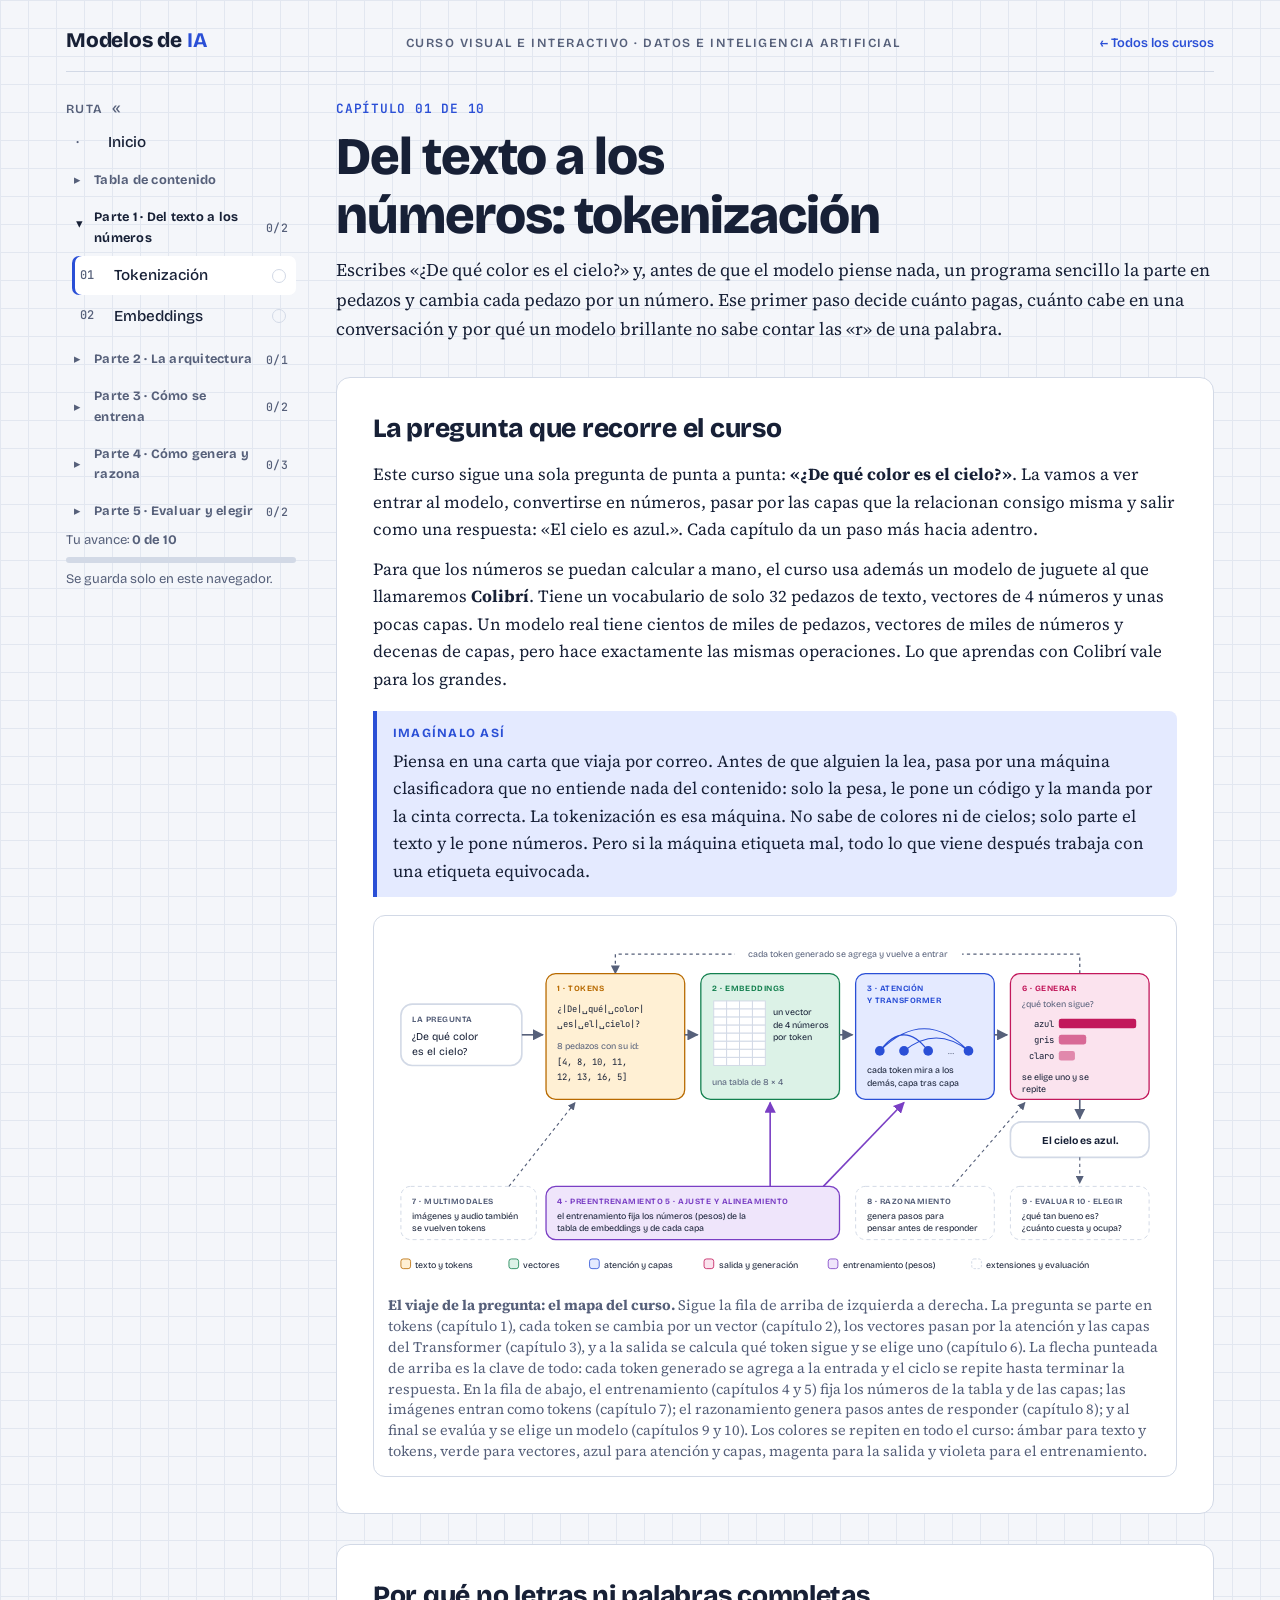
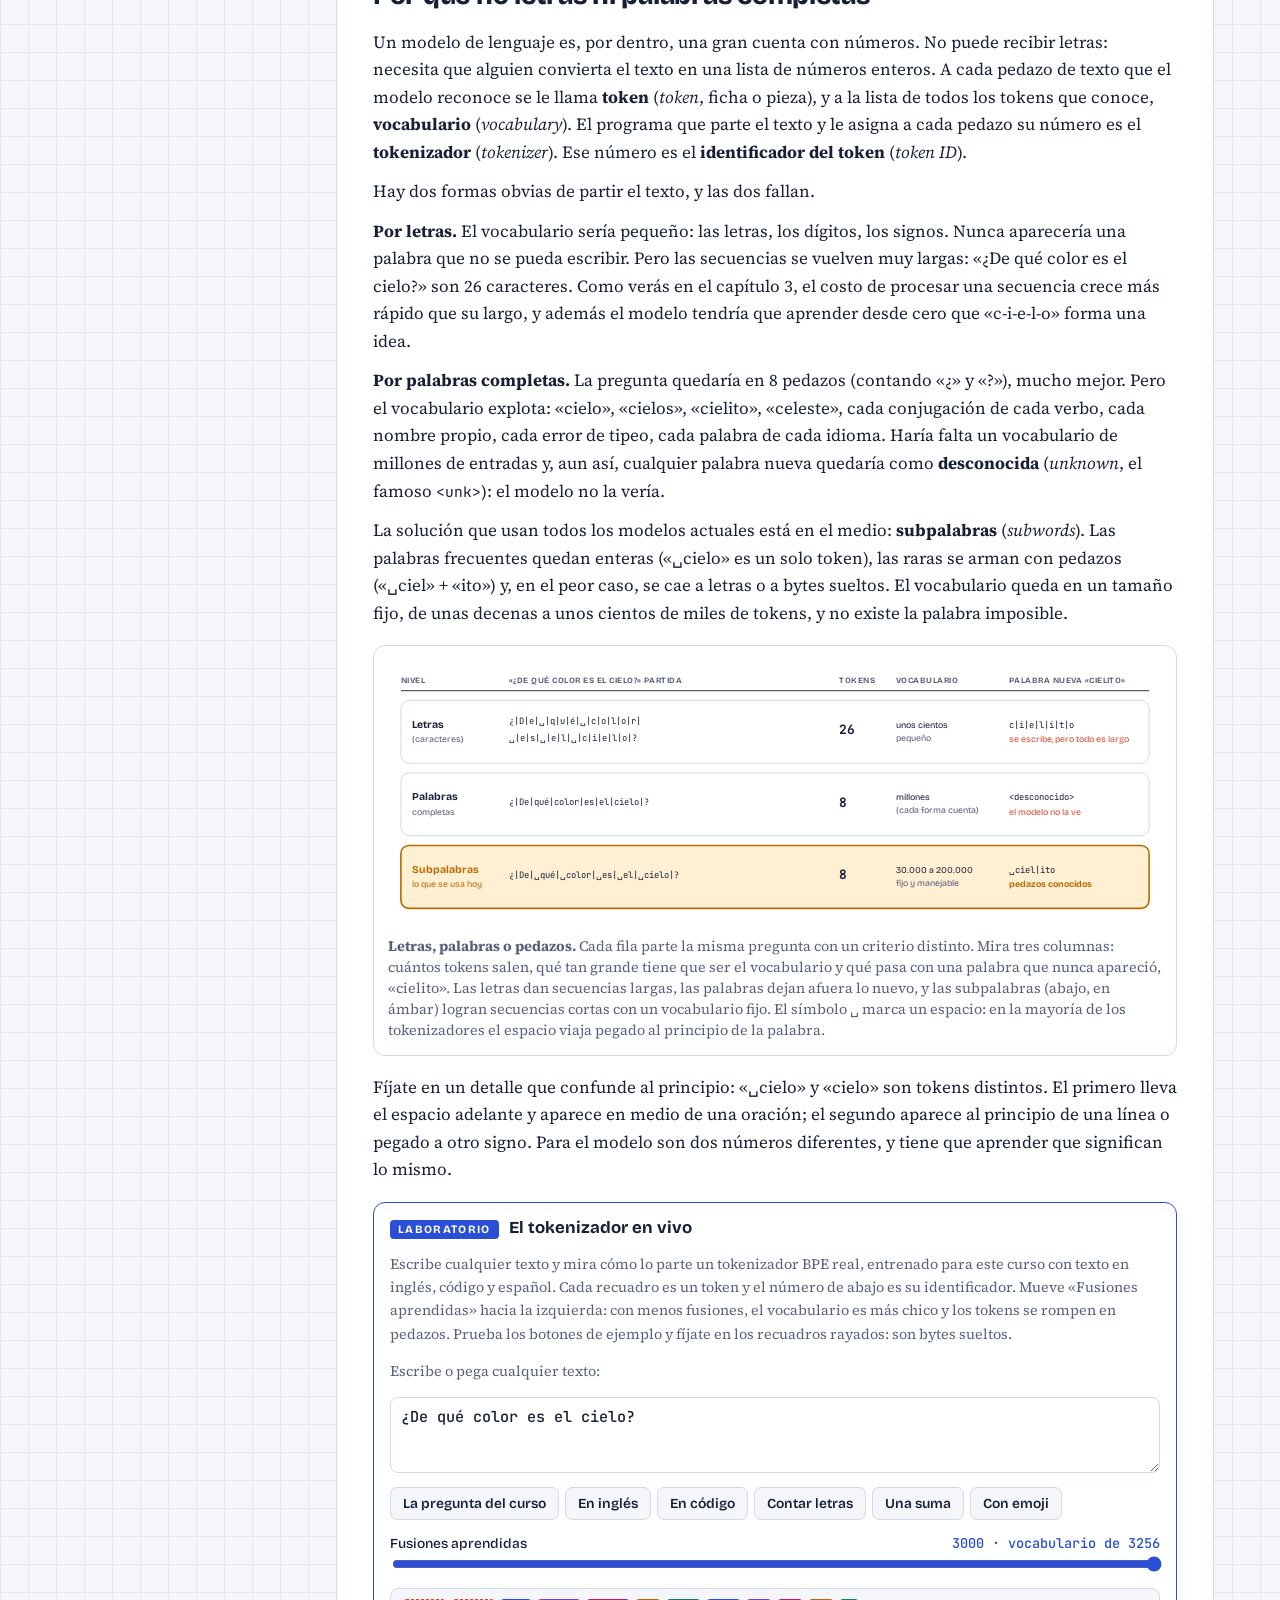
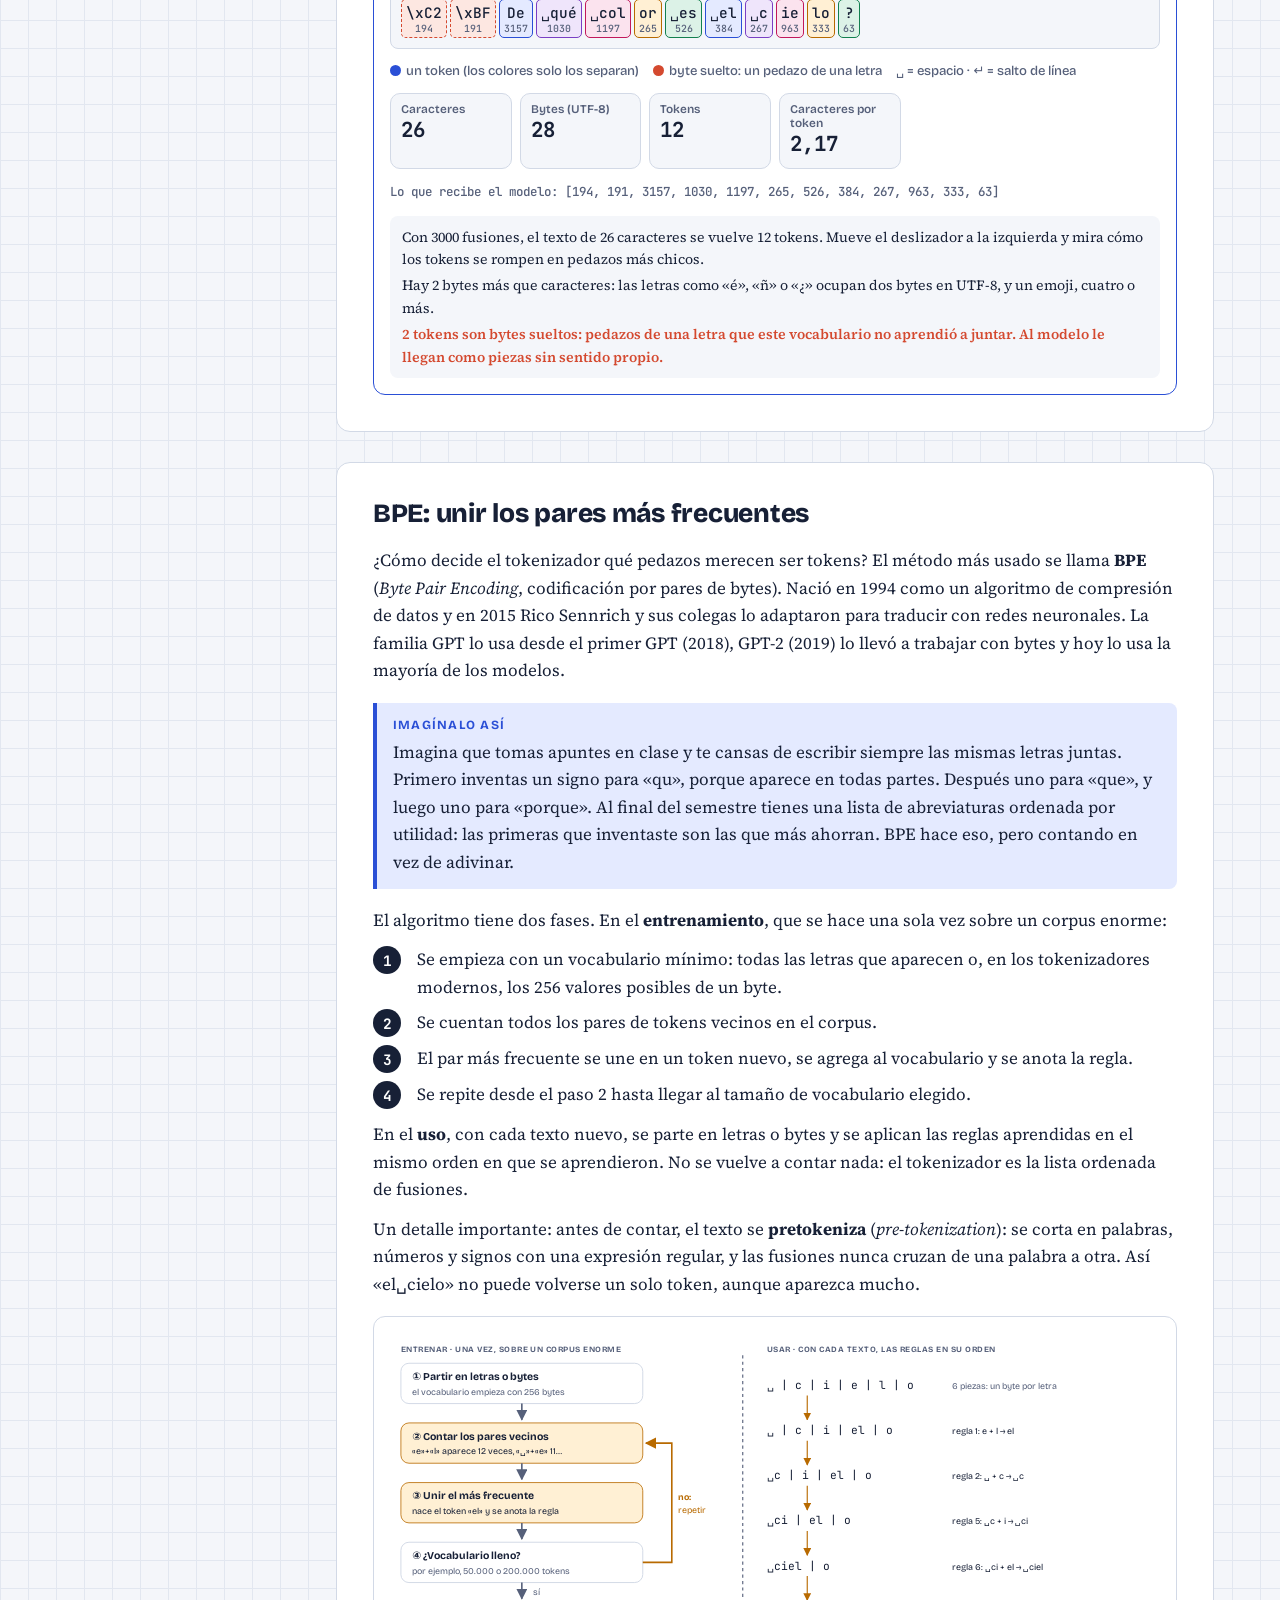
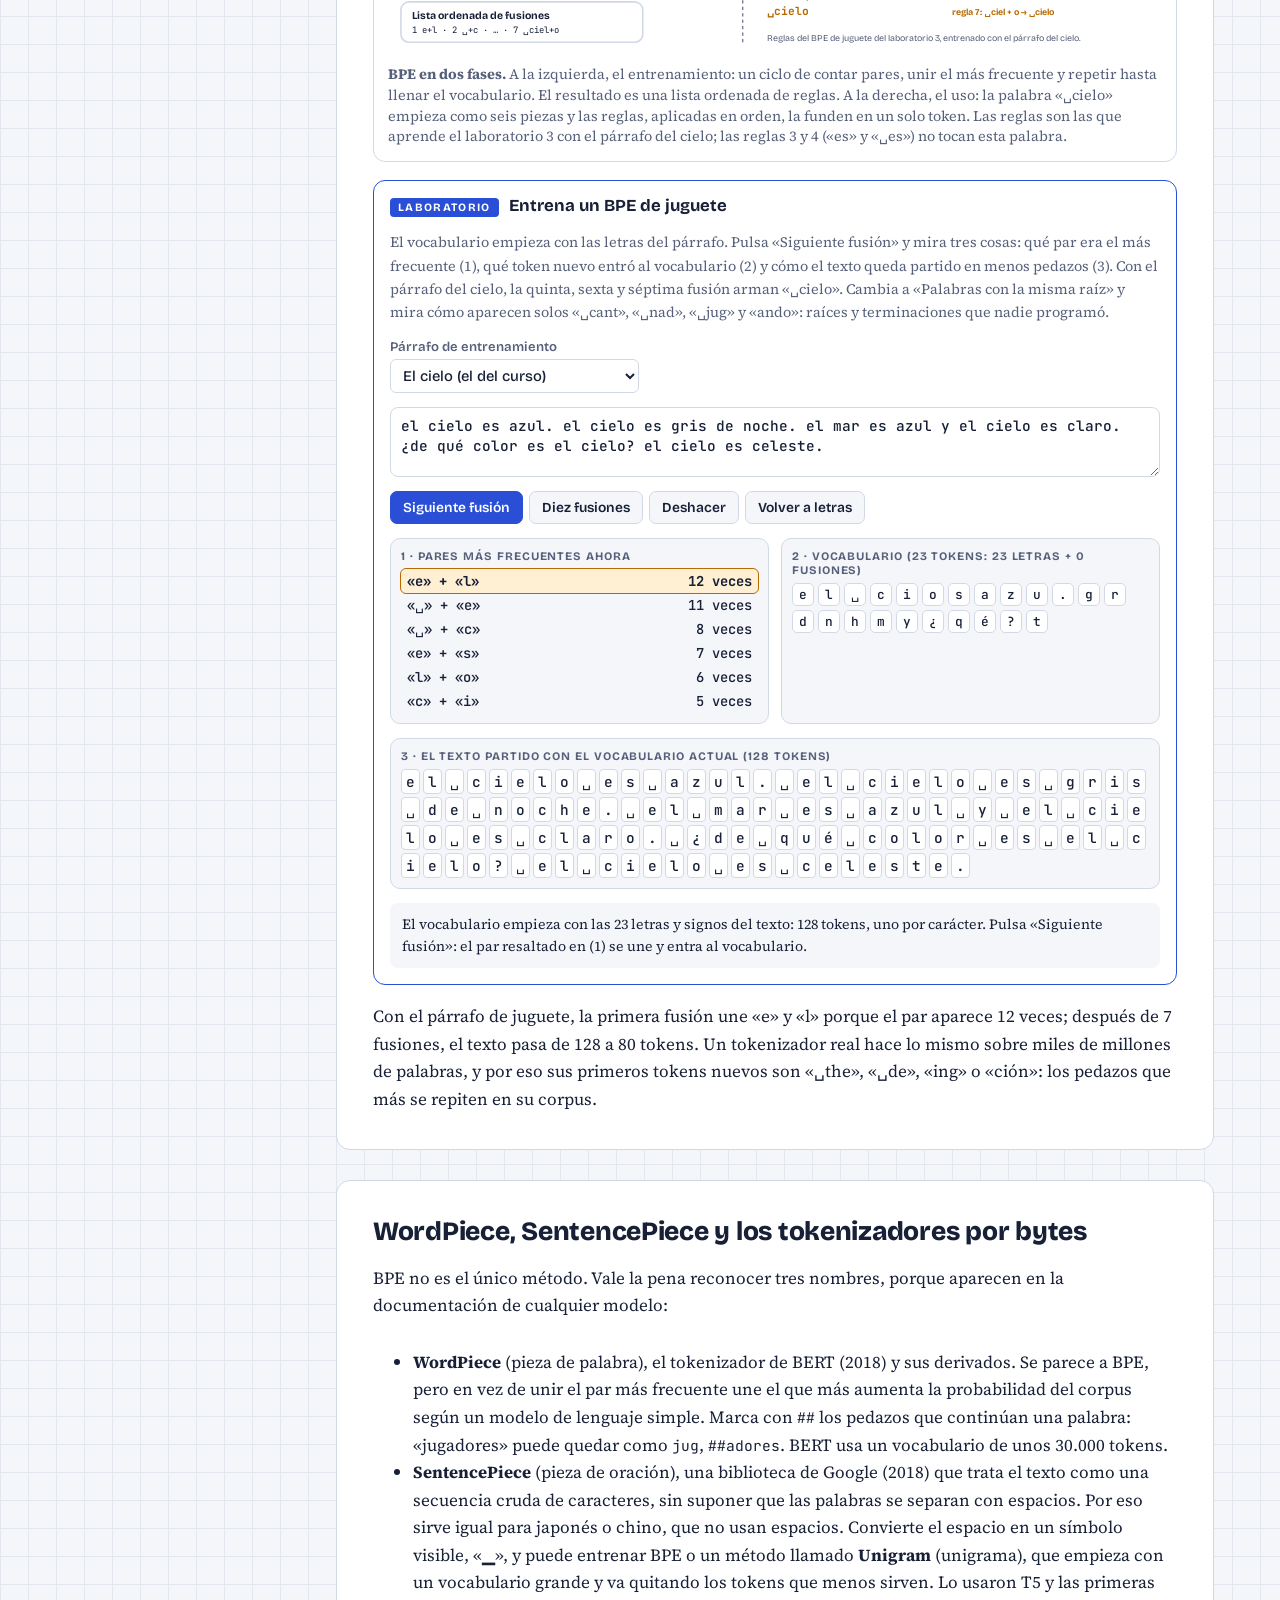
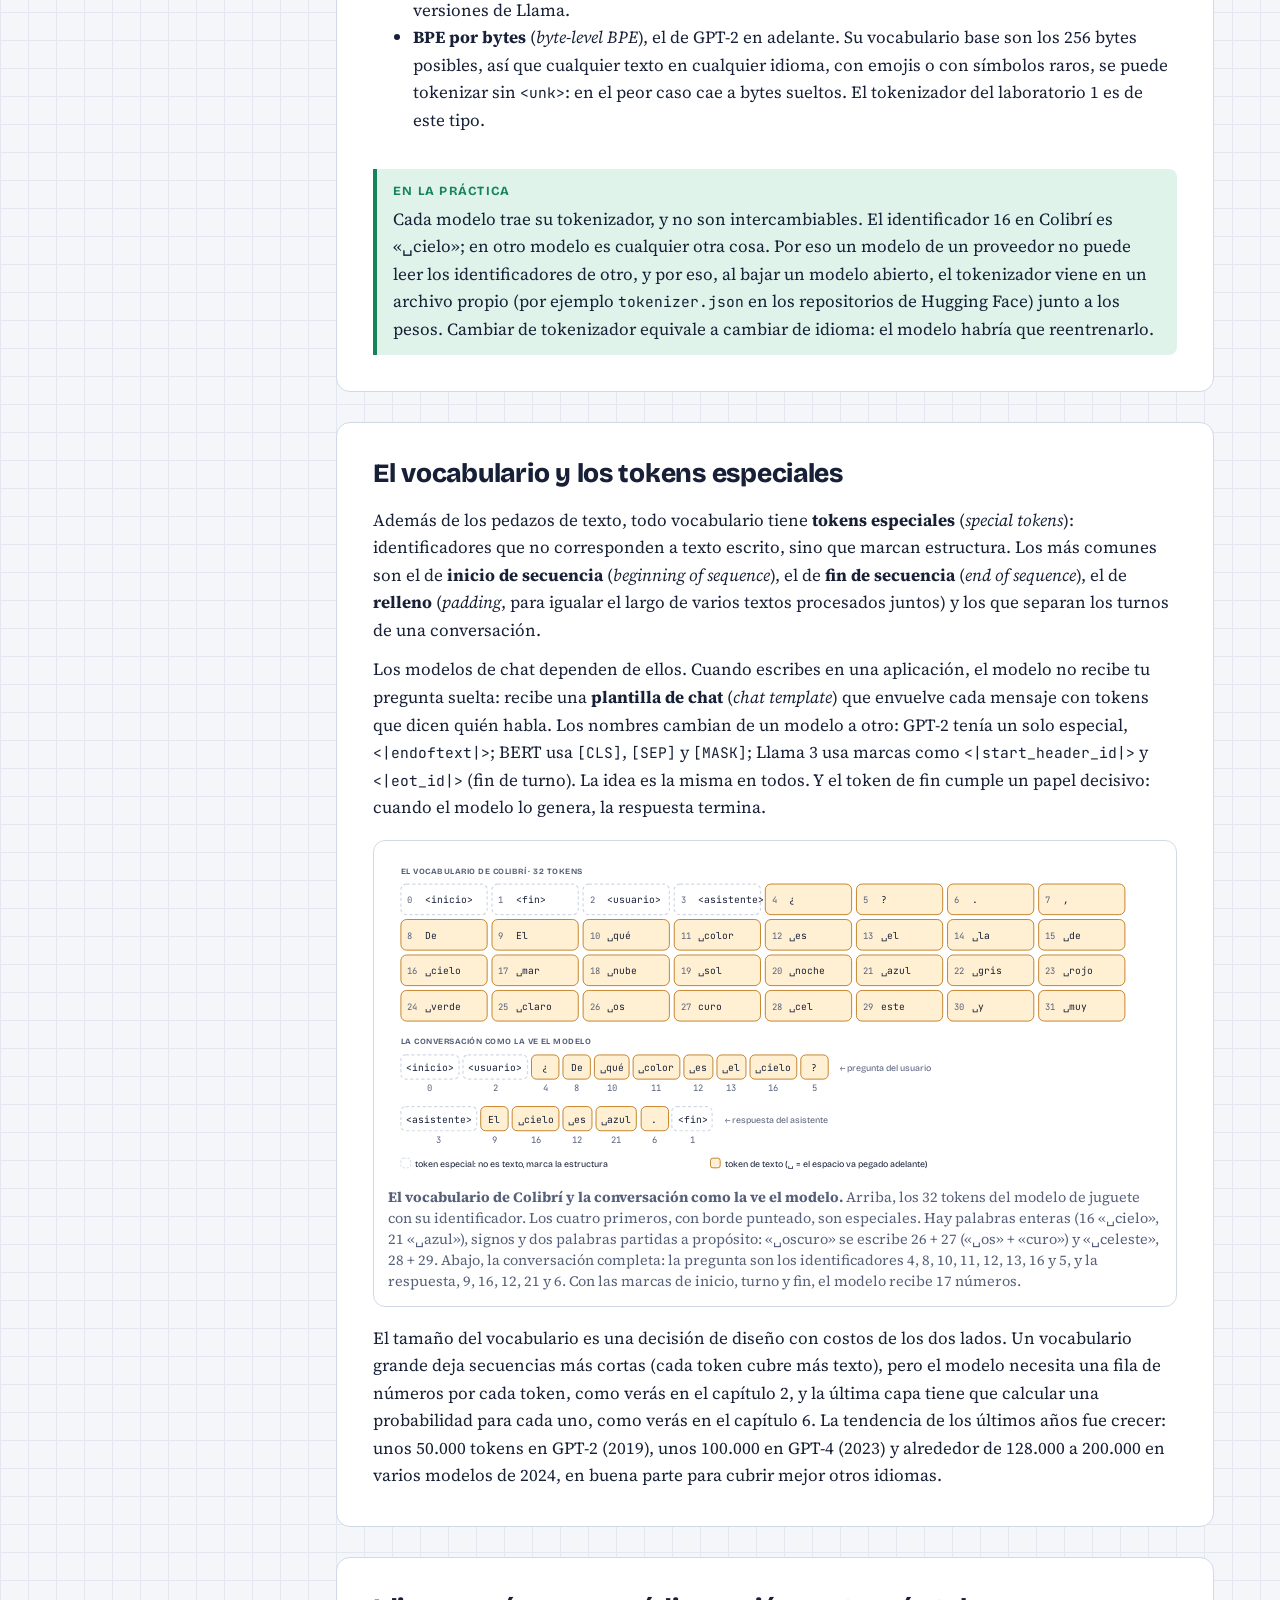
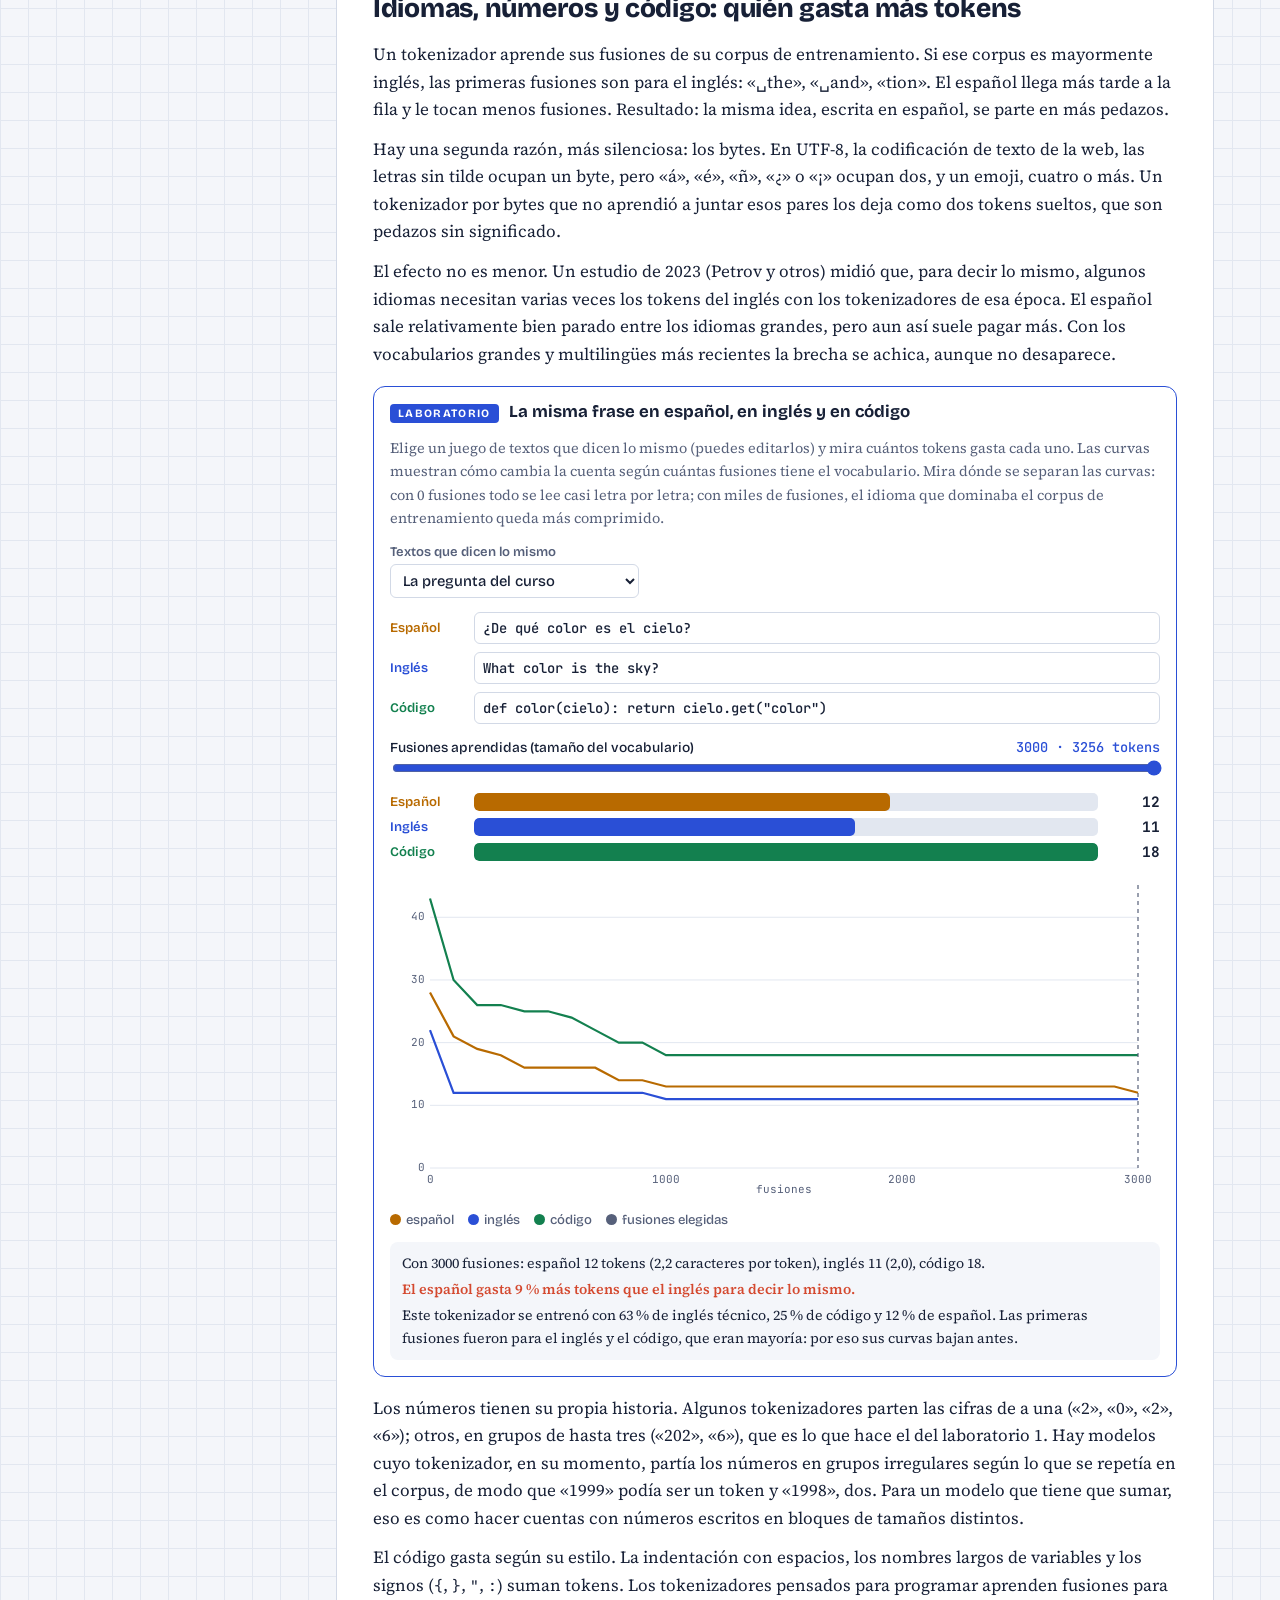
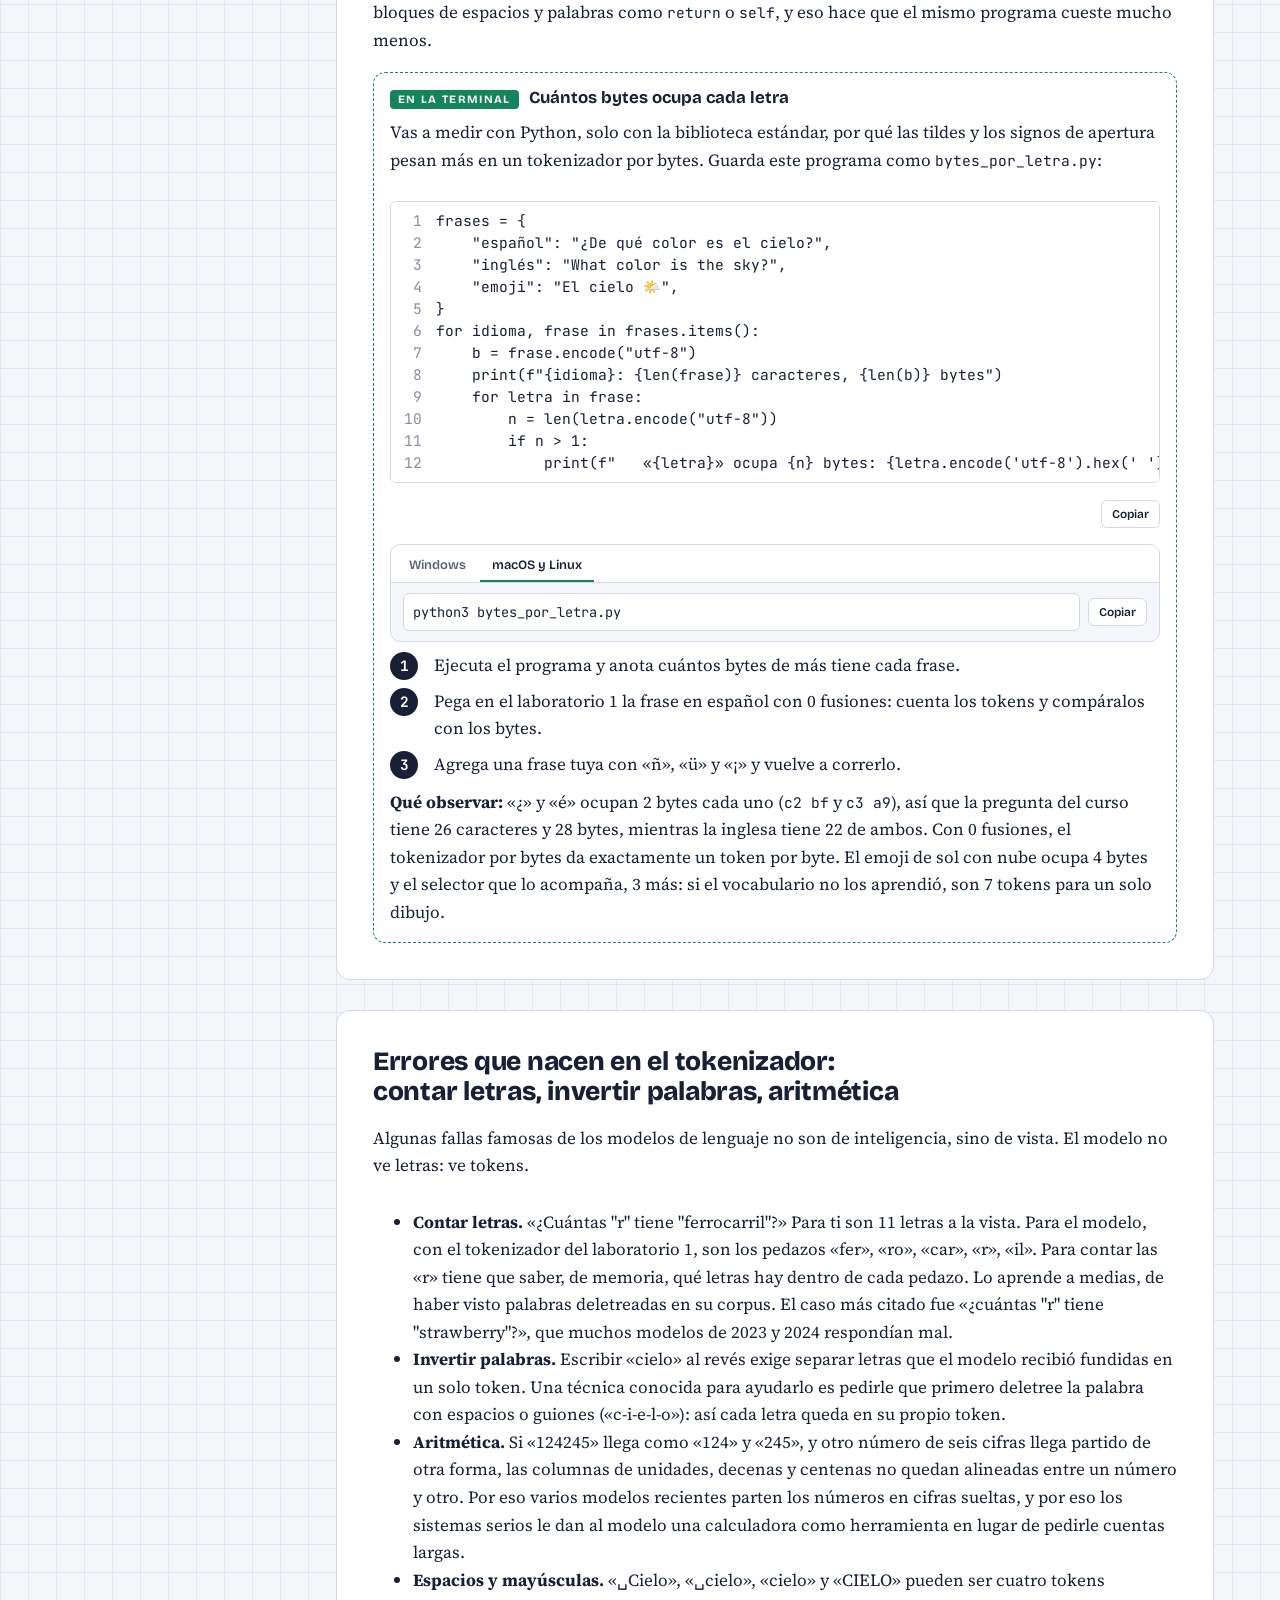
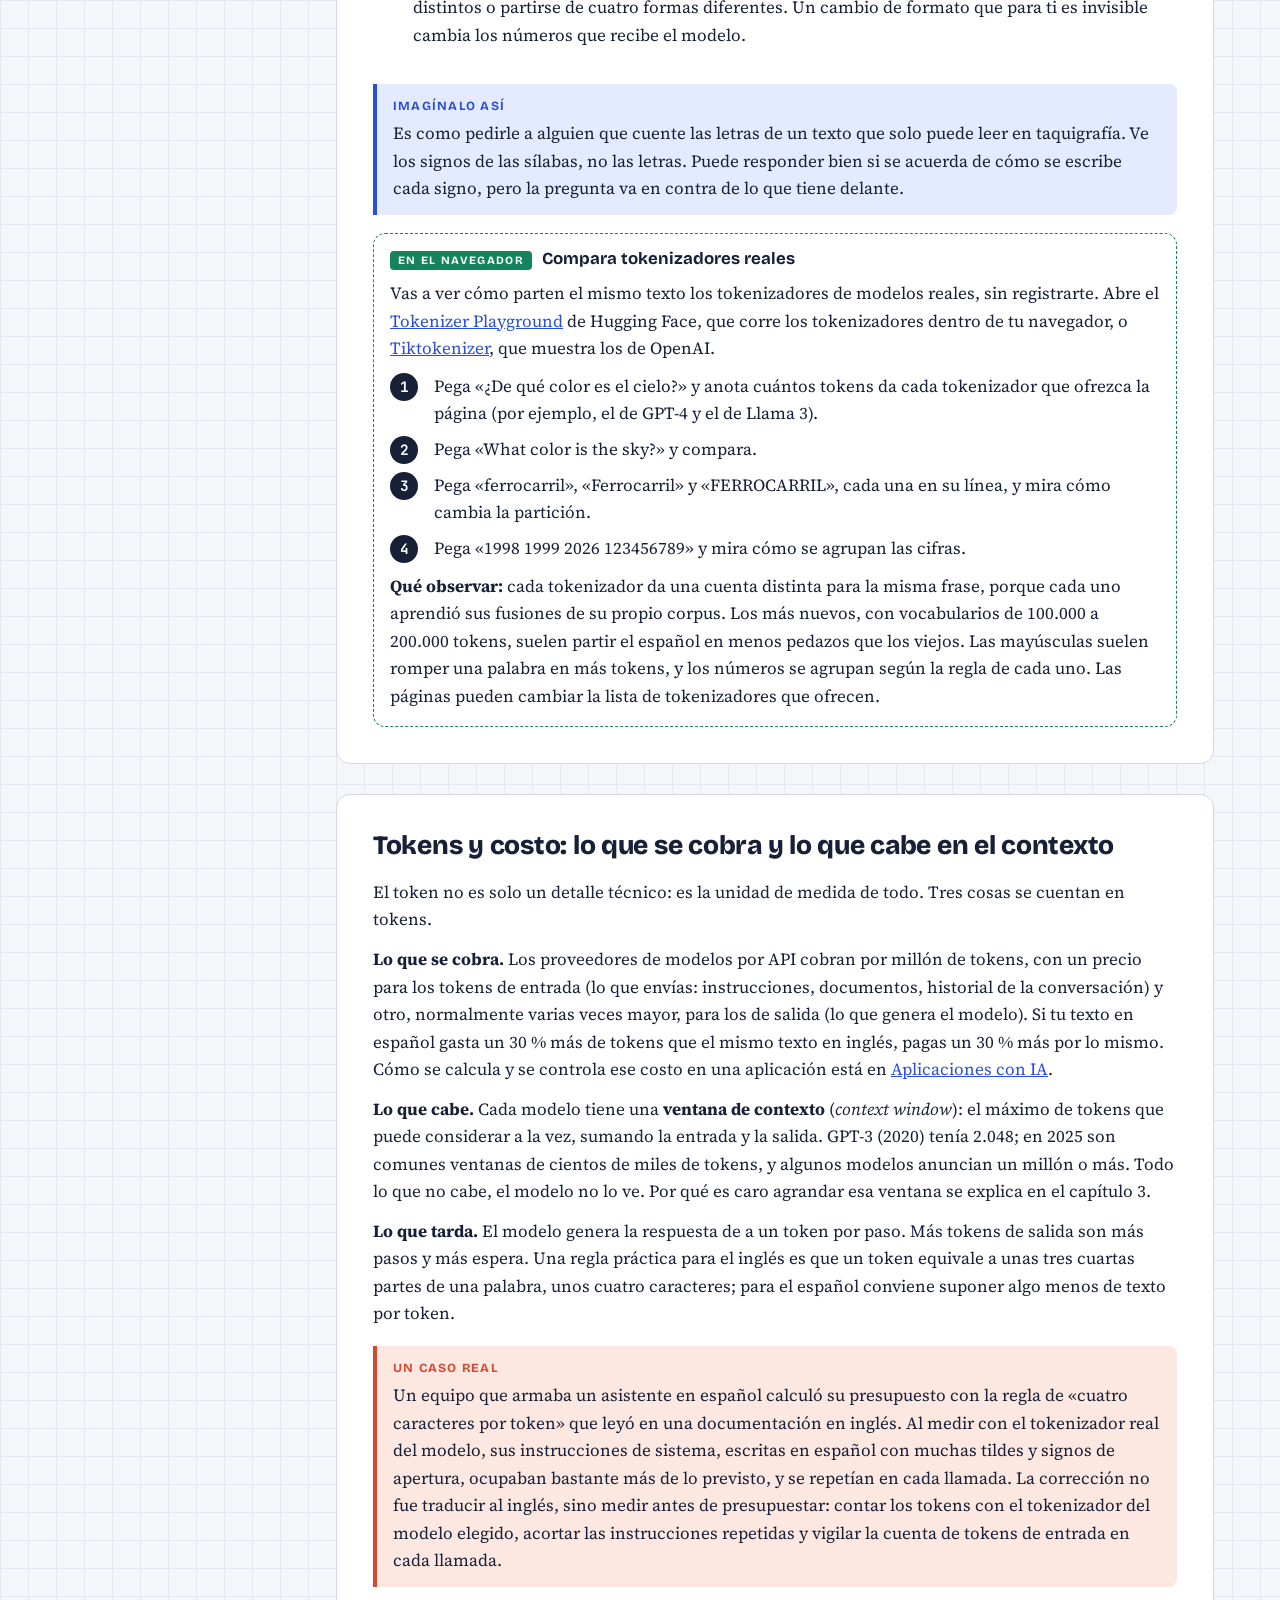
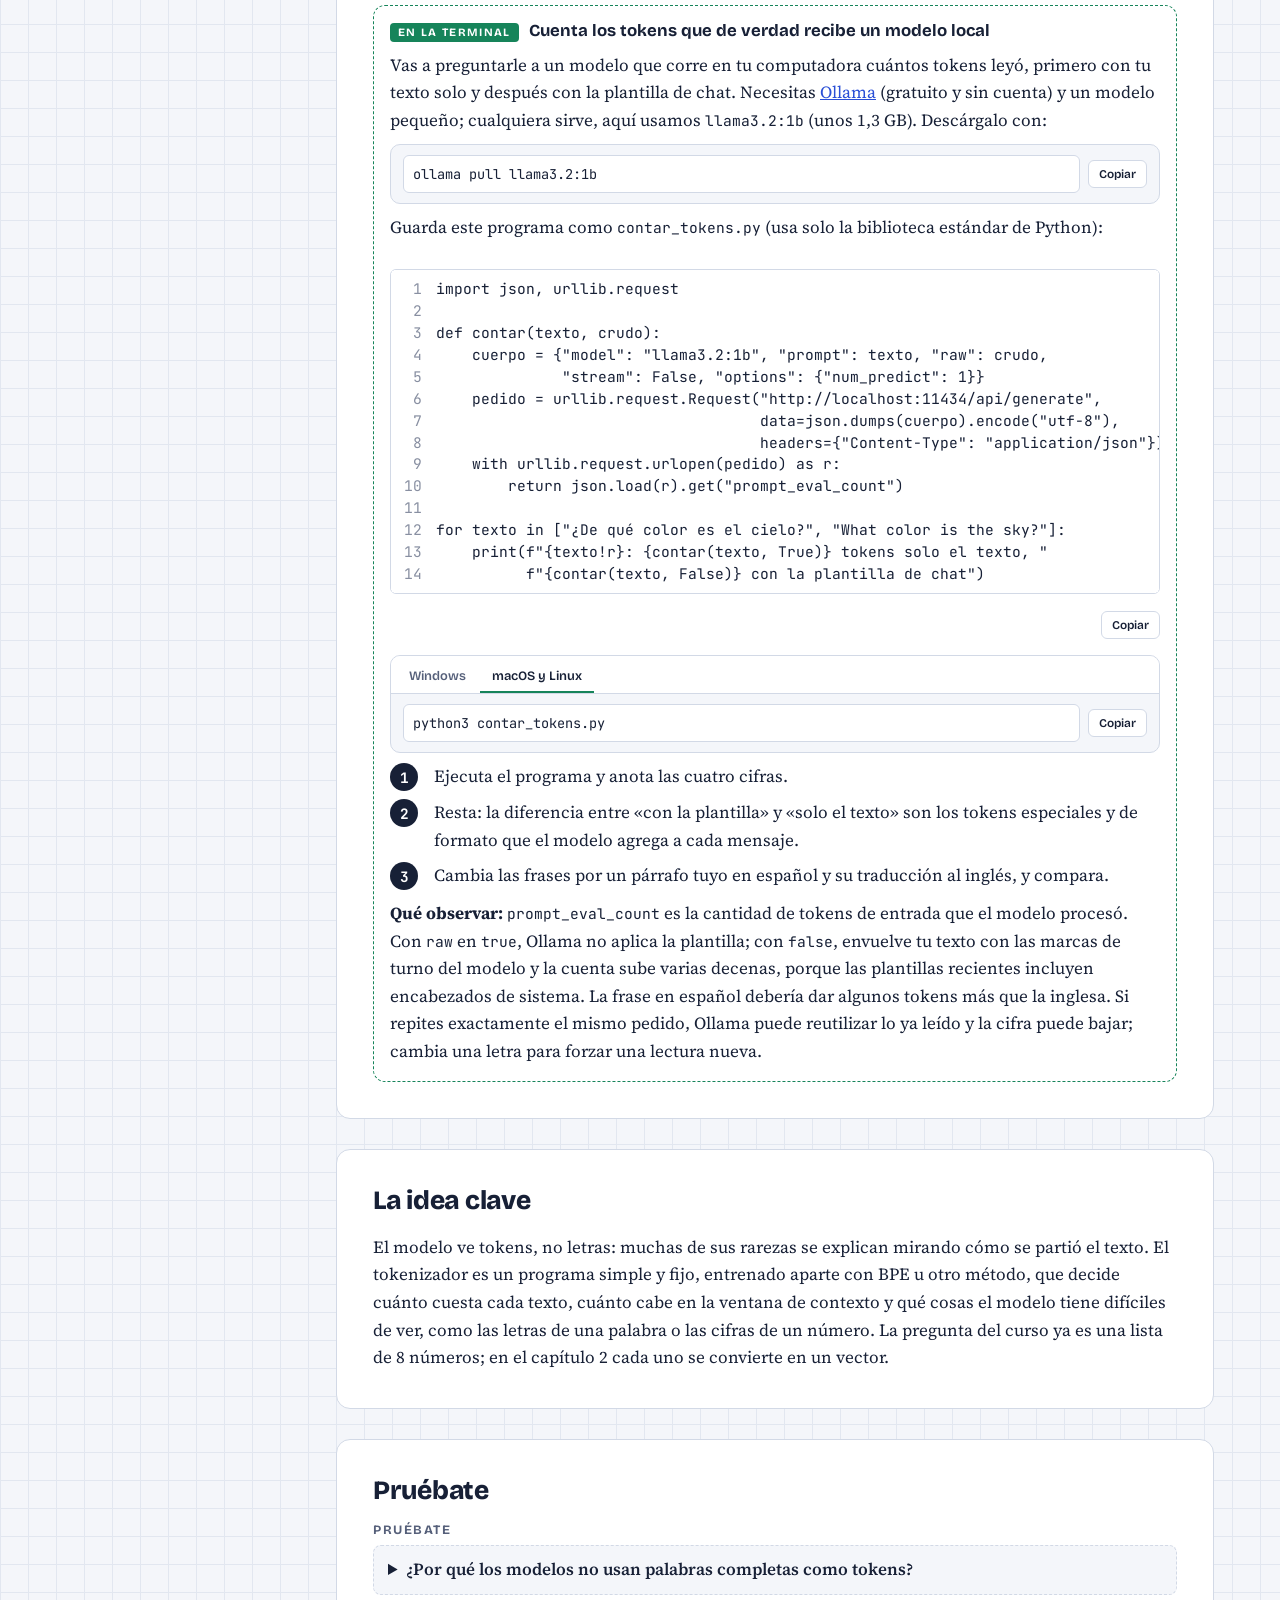
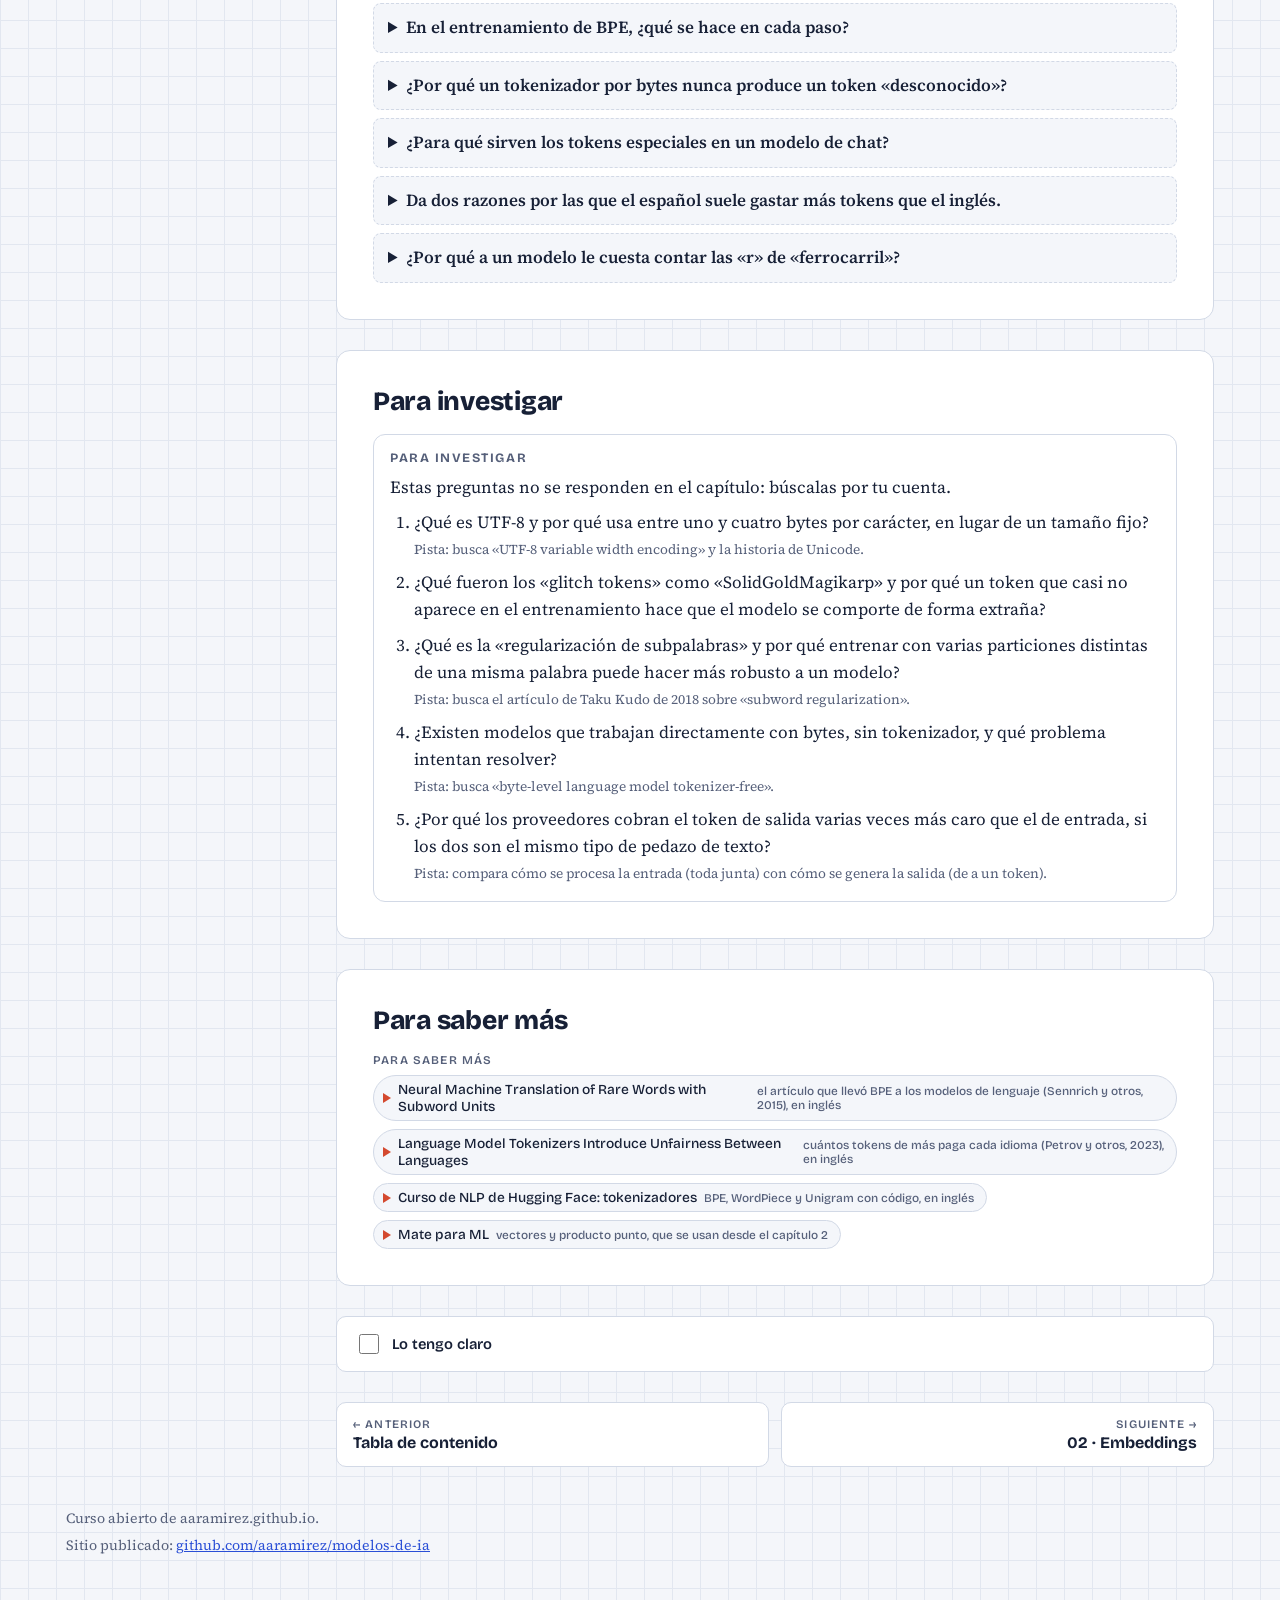
==== commit 3156d670: "Regenerado con el motor nuevo (scripts con números de línea y scroll)" ====
--- a/01-tokenizacion.html
+++ b/01-tokenizacion.html
@@ -481,33 +481,33 @@
 <div class="c1l2-bars" id="c1l2-bars" aria-label="Tokens de cada texto"></div>
 <canvas id="c1l2-c" role="img" aria-label="Curvas: cuántos tokens necesita cada texto según cuántas fusiones tiene el vocabulario"></canvas>
 <div class="legend"><span><i style="background:var(--c-fis)"></i>español</span><span><i style="background:var(--c-red)"></i>inglés</span><span><i style="background:var(--c-enl)"></i>código</span><span><i style="background:var(--muted)"></i>fusiones elegidas</span></div>
-<div class="readout texto" id="c1l2-out" aria-live="polite"></div></div><div class="prose"><p>Los números tienen su propia historia. Algunos tokenizadores parten las cifras de a una («2», «0», «2», «6»); otros, en grupos de hasta tres («202», «6»), que es lo que hace el del laboratorio 1. Hay modelos cuyo tokenizador, en su momento, partía los números en grupos irregulares según lo que se repetía en el corpus, de modo que «1999» podía ser un token y «1998», dos. Para un modelo que tiene que sumar, eso es como hacer cuentas con números escritos en bloques de tamaños distintos.</p><p>El código gasta según su estilo. La indentación con espacios, los nombres largos de variables y los signos (<code>{</code>, <code>}</code>, <code>"</code>, <code>:</code>) suman tokens. Los tokenizadores pensados para programar aprenden fusiones para bloques de espacios y palabras como <code>return</code> o <code>self</code>, y eso hace que el mismo programa cueste mucho menos.</p></div><div class="practica"><div class="practica-title"><span class="tag">En la terminal</span><h3>Cuántos bytes ocupa cada letra</h3></div><p>Vas a medir con Python, solo con la biblioteca estándar, por qué las tildes y los signos de apertura pesan más en un tokenizador por bytes. Guarda este programa como <code>bytes_por_letra.py</code>:</p><div class="code-copia"><pre><code>frases = {
-    "español": "¿De qué color es el cielo?",
-    "inglés": "What color is the sky?",
-    "emoji": "El cielo 🌤️",
-}
-for idioma, frase in frases.items():
-    b = frase.encode("utf-8")
-    print(f"{idioma}: {len(frase)} caracteres, {len(b)} bytes")
-    for letra in frase:
-        n = len(letra.encode("utf-8"))
-        if n &gt; 1:
-            print(f"   «{letra}» ocupa {n} bytes: {letra.encode('utf-8').hex(' ')}")</code></pre><button type="button" class="copiar copiar-todo">Copiar</button></div><div class="cmds"><div class="cmd-tabs" role="tablist" aria-label="Sistema operativo"><button type="button" role="tab" data-so="win">Windows</button><button type="button" role="tab" data-so="mac linux">macOS y Linux</button></div><div class="cmd-panel" role="tabpanel" data-so="win"><div class="cmd-l"><code>python bytes_por_letra.py</code><button type="button" class="copiar">Copiar</button></div></div><div class="cmd-panel" role="tabpanel" data-so="mac linux"><div class="cmd-l"><code>python3 bytes_por_letra.py</code><button type="button" class="copiar">Copiar</button></div></div></div><ol class="steps"><li><span>Ejecuta el programa y anota cuántos bytes de más tiene cada frase.</span></li><li><span>Pega en el laboratorio 1 la frase en español con 0 fusiones: cuenta los tokens y compáralos con los bytes.</span></li><li><span>Agrega una frase tuya con «ñ», «ü» y «¡» y vuelve a correrlo.</span></li></ol><p><b>Qué observar:</b> «¿» y «é» ocupan 2 bytes cada uno (<code>c2 bf</code> y <code>c3 a9</code>), así que la pregunta del curso tiene 26 caracteres y 28 bytes, mientras la inglesa tiene 22 de ambos. Con 0 fusiones, el tokenizador por bytes da exactamente un token por byte. El emoji de sol con nube ocupa 4 bytes y el selector que lo acompaña, 3 más: si el vocabulario no los aprendió, son 7 tokens para un solo dibujo.</p></div></section>
+<div class="readout texto" id="c1l2-out" aria-live="polite"></div></div><div class="prose"><p>Los números tienen su propia historia. Algunos tokenizadores parten las cifras de a una («2», «0», «2», «6»); otros, en grupos de hasta tres («202», «6»), que es lo que hace el del laboratorio 1. Hay modelos cuyo tokenizador, en su momento, partía los números en grupos irregulares según lo que se repetía en el corpus, de modo que «1999» podía ser un token y «1998», dos. Para un modelo que tiene que sumar, eso es como hacer cuentas con números escritos en bloques de tamaños distintos.</p><p>El código gasta según su estilo. La indentación con espacios, los nombres largos de variables y los signos (<code>{</code>, <code>}</code>, <code>"</code>, <code>:</code>) suman tokens. Los tokenizadores pensados para programar aprenden fusiones para bloques de espacios y palabras como <code>return</code> o <code>self</code>, y eso hace que el mismo programa cueste mucho menos.</p></div><div class="practica"><div class="practica-title"><span class="tag">En la terminal</span><h3>Cuántos bytes ocupa cada letra</h3></div><p>Vas a medir con Python, solo con la biblioteca estándar, por qué las tildes y los signos de apertura pesan más en un tokenizador por bytes. Guarda este programa como <code>bytes_por_letra.py</code>:</p><div class="code-copia code-lineas"><pre><code><span class="ln">frases = {</span>
+<span class="ln">    "español": "¿De qué color es el cielo?",</span>
+<span class="ln">    "inglés": "What color is the sky?",</span>
+<span class="ln">    "emoji": "El cielo 🌤️",</span>
+<span class="ln">}</span>
+<span class="ln">for idioma, frase in frases.items():</span>
+<span class="ln">    b = frase.encode("utf-8")</span>
+<span class="ln">    print(f"{idioma}: {len(frase)} caracteres, {len(b)} bytes")</span>
+<span class="ln">    for letra in frase:</span>
+<span class="ln">        n = len(letra.encode("utf-8"))</span>
+<span class="ln">        if n &gt; 1:</span>
+<span class="ln">            print(f"   «{letra}» ocupa {n} bytes: {letra.encode('utf-8').hex(' ')}")</span></code></pre><button type="button" class="copiar copiar-todo">Copiar</button></div><div class="cmds"><div class="cmd-tabs" role="tablist" aria-label="Sistema operativo"><button type="button" role="tab" data-so="win">Windows</button><button type="button" role="tab" data-so="mac linux">macOS y Linux</button></div><div class="cmd-panel" role="tabpanel" data-so="win"><div class="cmd-l"><code>python bytes_por_letra.py</code><button type="button" class="copiar">Copiar</button></div></div><div class="cmd-panel" role="tabpanel" data-so="mac linux"><div class="cmd-l"><code>python3 bytes_por_letra.py</code><button type="button" class="copiar">Copiar</button></div></div></div><ol class="steps"><li><span>Ejecuta el programa y anota cuántos bytes de más tiene cada frase.</span></li><li><span>Pega en el laboratorio 1 la frase en español con 0 fusiones: cuenta los tokens y compáralos con los bytes.</span></li><li><span>Agrega una frase tuya con «ñ», «ü» y «¡» y vuelve a correrlo.</span></li></ol><p><b>Qué observar:</b> «¿» y «é» ocupan 2 bytes cada uno (<code>c2 bf</code> y <code>c3 a9</code>), así que la pregunta del curso tiene 26 caracteres y 28 bytes, mientras la inglesa tiene 22 de ambos. Con 0 fusiones, el tokenizador por bytes da exactamente un token por byte. El emoji de sol con nube ocupa 4 bytes y el selector que lo acompaña, 3 más: si el vocabulario no los aprendió, son 7 tokens para un solo dibujo.</p></div></section>
 <section><h2>Errores que nacen en el tokenizador: contar letras, invertir palabras, aritmética</h2><div class="prose"><p>Algunas fallas famosas de los modelos de lenguaje no son de inteligencia, sino de vista. El modelo no ve letras: ve tokens.</p><ul><li><b>Contar letras.</b> «¿Cuántas "r" tiene "ferrocarril"?» Para ti son 11 letras a la vista. Para el modelo, con el tokenizador del laboratorio 1, son los pedazos «fer», «ro», «car», «r», «il». Para contar las «r» tiene que saber, de memoria, qué letras hay dentro de cada pedazo. Lo aprende a medias, de haber visto palabras deletreadas en su corpus. El caso más citado fue «¿cuántas "r" tiene "strawberry"?», que muchos modelos de 2023 y 2024 respondían mal.</li><li><b>Invertir palabras.</b> Escribir «cielo» al revés exige separar letras que el modelo recibió fundidas en un solo token. Una técnica conocida para ayudarlo es pedirle que primero deletree la palabra con espacios o guiones («c-i-e-l-o»): así cada letra queda en su propio token.</li><li><b>Aritmética.</b> Si «124245» llega como «124» y «245», y otro número de seis cifras llega partido de otra forma, las columnas de unidades, decenas y centenas no quedan alineadas entre un número y otro. Por eso varios modelos recientes parten los números en cifras sueltas, y por eso los sistemas serios le dan al modelo una calculadora como herramienta en lugar de pedirle cuentas largas.</li><li><b>Espacios y mayúsculas.</b> «␣Cielo», «␣cielo», «cielo» y «CIELO» pueden ser cuatro tokens distintos o partirse de cuatro formas diferentes. Un cambio de formato que para ti es invisible cambia los números que recibe el modelo.</li></ul></div><div class="analogia"><b>Imagínalo así</b><p>Es como pedirle a alguien que cuente las letras de un texto que solo puede leer en taquigrafía. Ve los signos de las sílabas, no las letras. Puede responder bien si se acuerda de cómo se escribe cada signo, pero la pregunta va en contra de lo que tiene delante.</p></div><div class="practica"><div class="practica-title"><span class="tag">En el navegador</span><h3>Compara tokenizadores reales</h3></div><p>Vas a ver cómo parten el mismo texto los tokenizadores de modelos reales, sin registrarte. Abre el <a href="https://huggingface.co/spaces/Xenova/the-tokenizer-playground" target="_blank" rel="noopener">Tokenizer Playground</a> de Hugging Face, que corre los tokenizadores dentro de tu navegador, o <a href="https://tiktokenizer.vercel.app" target="_blank" rel="noopener">Tiktokenizer</a>, que muestra los de OpenAI.</p><ol class="steps"><li><span>Pega «¿De qué color es el cielo?» y anota cuántos tokens da cada tokenizador que ofrezca la página (por ejemplo, el de GPT-4 y el de Llama 3).</span></li><li><span>Pega «What color is the sky?» y compara.</span></li><li><span>Pega «ferrocarril», «Ferrocarril» y «FERROCARRIL», cada una en su línea, y mira cómo cambia la partición.</span></li><li><span>Pega «1998 1999 2026 123456789» y mira cómo se agrupan las cifras.</span></li></ol><p><b>Qué observar:</b> cada tokenizador da una cuenta distinta para la misma frase, porque cada uno aprendió sus fusiones de su propio corpus. Los más nuevos, con vocabularios de 100.000 a 200.000 tokens, suelen partir el español en menos pedazos que los viejos. Las mayúsculas suelen romper una palabra en más tokens, y los números se agrupan según la regla de cada uno. Las páginas pueden cambiar la lista de tokenizadores que ofrecen.</p></div></section>
-<section><h2>Tokens y costo: lo que se cobra y lo que cabe en el contexto</h2><div class="prose"><p>El token no es solo un detalle técnico: es la unidad de medida de todo. Tres cosas se cuentan en tokens.</p><p><b>Lo que se cobra.</b> Los proveedores de modelos por API cobran por millón de tokens, con un precio para los tokens de entrada (lo que envías: instrucciones, documentos, historial de la conversación) y otro, normalmente varias veces mayor, para los de salida (lo que genera el modelo). Si tu texto en español gasta un 30 % más de tokens que el mismo texto en inglés, pagas un 30 % más por lo mismo. Cómo se calcula y se controla ese costo en una aplicación está en <a href="https://aaramirez.github.io/aplicaciones-con-ia/temario.html" target="_blank" rel="noopener">Aplicaciones con IA</a>.</p><p><b>Lo que cabe.</b> Cada modelo tiene una <b>ventana de contexto</b> (<i>context window</i>): el máximo de tokens que puede considerar a la vez, sumando la entrada y la salida. GPT-3 (2020) tenía 2.048; en 2025 son comunes ventanas de cientos de miles de tokens, y algunos modelos anuncian un millón o más. Todo lo que no cabe, el modelo no lo ve. Por qué es caro agrandar esa ventana se explica en el capítulo 3.</p><p><b>Lo que tarda.</b> El modelo genera la respuesta de a un token por paso. Más tokens de salida son más pasos y más espera. Una regla práctica para el inglés es que un token equivale a unas tres cuartas partes de una palabra, unos cuatro caracteres; para el español conviene suponer algo menos de texto por token.</p></div><div class="caso"><b>Un caso real</b><p>Un equipo que armaba un asistente en español calculó su presupuesto con la regla de «cuatro caracteres por token» que leyó en una documentación en inglés. Al medir con el tokenizador real del modelo, sus instrucciones de sistema, escritas en español con muchas tildes y signos de apertura, ocupaban bastante más de lo previsto, y se repetían en cada llamada. La corrección no fue traducir al inglés, sino medir antes de presupuestar: contar los tokens con el tokenizador del modelo elegido, acortar las instrucciones repetidas y vigilar la cuenta de tokens de entrada en cada llamada.</p></div><div class="practica"><div class="practica-title"><span class="tag">En la terminal</span><h3>Cuenta los tokens que de verdad recibe un modelo local</h3></div><p>Vas a preguntarle a un modelo que corre en tu computadora cuántos tokens leyó, primero con tu texto solo y después con la plantilla de chat. Necesitas <a href="https://ollama.com" target="_blank" rel="noopener">Ollama</a> (gratuito y sin cuenta) y un modelo pequeño; cualquiera sirve, aquí usamos <code>llama3.2:1b</code> (unos 1,3 GB). Descárgalo con:</p><div class="cmds"><div class="cmd-panel" data-so="win mac linux"><div class="cmd-l"><code>ollama pull llama3.2:1b</code><button type="button" class="copiar">Copiar</button></div></div></div><p>Guarda este programa como <code>contar_tokens.py</code> (usa solo la biblioteca estándar de Python):</p><div class="code-copia"><pre><code>import json, urllib.request
-
-def contar(texto, crudo):
-    cuerpo = {"model": "llama3.2:1b", "prompt": texto, "raw": crudo,
-              "stream": False, "options": {"num_predict": 1}}
-    pedido = urllib.request.Request("http://localhost:11434/api/generate",
-                                    data=json.dumps(cuerpo).encode("utf-8"),
-                                    headers={"Content-Type": "application/json"})
-    with urllib.request.urlopen(pedido) as r:
-        return json.load(r).get("prompt_eval_count")
-
-for texto in ["¿De qué color es el cielo?", "What color is the sky?"]:
-    print(f"{texto!r}: {contar(texto, True)} tokens solo el texto, "
-          f"{contar(texto, False)} con la plantilla de chat")</code></pre><button type="button" class="copiar copiar-todo">Copiar</button></div><div class="cmds"><div class="cmd-tabs" role="tablist" aria-label="Sistema operativo"><button type="button" role="tab" data-so="win">Windows</button><button type="button" role="tab" data-so="mac linux">macOS y Linux</button></div><div class="cmd-panel" role="tabpanel" data-so="win"><div class="cmd-l"><code>python contar_tokens.py</code><button type="button" class="copiar">Copiar</button></div></div><div class="cmd-panel" role="tabpanel" data-so="mac linux"><div class="cmd-l"><code>python3 contar_tokens.py</code><button type="button" class="copiar">Copiar</button></div></div></div><ol class="steps"><li><span>Ejecuta el programa y anota las cuatro cifras.</span></li><li><span>Resta: la diferencia entre «con la plantilla» y «solo el texto» son los tokens especiales y de formato que el modelo agrega a cada mensaje.</span></li><li><span>Cambia las frases por un párrafo tuyo en español y su traducción al inglés, y compara.</span></li></ol><p><b>Qué observar:</b> <code>prompt_eval_count</code> es la cantidad de tokens de entrada que el modelo procesó. Con <code>raw</code> en <code>true</code>, Ollama no aplica la plantilla; con <code>false</code>, envuelve tu texto con las marcas de turno del modelo y la cuenta sube varias decenas, porque las plantillas recientes incluyen encabezados de sistema. La frase en español debería dar algunos tokens más que la inglesa. Si repites exactamente el mismo pedido, Ollama puede reutilizar lo ya leído y la cifra puede bajar; cambia una letra para forzar una lectura nueva.</p></div></section>
+<section><h2>Tokens y costo: lo que se cobra y lo que cabe en el contexto</h2><div class="prose"><p>El token no es solo un detalle técnico: es la unidad de medida de todo. Tres cosas se cuentan en tokens.</p><p><b>Lo que se cobra.</b> Los proveedores de modelos por API cobran por millón de tokens, con un precio para los tokens de entrada (lo que envías: instrucciones, documentos, historial de la conversación) y otro, normalmente varias veces mayor, para los de salida (lo que genera el modelo). Si tu texto en español gasta un 30 % más de tokens que el mismo texto en inglés, pagas un 30 % más por lo mismo. Cómo se calcula y se controla ese costo en una aplicación está en <a href="https://aaramirez.github.io/aplicaciones-con-ia/temario.html" target="_blank" rel="noopener">Aplicaciones con IA</a>.</p><p><b>Lo que cabe.</b> Cada modelo tiene una <b>ventana de contexto</b> (<i>context window</i>): el máximo de tokens que puede considerar a la vez, sumando la entrada y la salida. GPT-3 (2020) tenía 2.048; en 2025 son comunes ventanas de cientos de miles de tokens, y algunos modelos anuncian un millón o más. Todo lo que no cabe, el modelo no lo ve. Por qué es caro agrandar esa ventana se explica en el capítulo 3.</p><p><b>Lo que tarda.</b> El modelo genera la respuesta de a un token por paso. Más tokens de salida son más pasos y más espera. Una regla práctica para el inglés es que un token equivale a unas tres cuartas partes de una palabra, unos cuatro caracteres; para el español conviene suponer algo menos de texto por token.</p></div><div class="caso"><b>Un caso real</b><p>Un equipo que armaba un asistente en español calculó su presupuesto con la regla de «cuatro caracteres por token» que leyó en una documentación en inglés. Al medir con el tokenizador real del modelo, sus instrucciones de sistema, escritas en español con muchas tildes y signos de apertura, ocupaban bastante más de lo previsto, y se repetían en cada llamada. La corrección no fue traducir al inglés, sino medir antes de presupuestar: contar los tokens con el tokenizador del modelo elegido, acortar las instrucciones repetidas y vigilar la cuenta de tokens de entrada en cada llamada.</p></div><div class="practica"><div class="practica-title"><span class="tag">En la terminal</span><h3>Cuenta los tokens que de verdad recibe un modelo local</h3></div><p>Vas a preguntarle a un modelo que corre en tu computadora cuántos tokens leyó, primero con tu texto solo y después con la plantilla de chat. Necesitas <a href="https://ollama.com" target="_blank" rel="noopener">Ollama</a> (gratuito y sin cuenta) y un modelo pequeño; cualquiera sirve, aquí usamos <code>llama3.2:1b</code> (unos 1,3 GB). Descárgalo con:</p><div class="cmds"><div class="cmd-panel" data-so="win mac linux"><div class="cmd-l"><code>ollama pull llama3.2:1b</code><button type="button" class="copiar">Copiar</button></div></div></div><p>Guarda este programa como <code>contar_tokens.py</code> (usa solo la biblioteca estándar de Python):</p><div class="code-copia code-lineas"><pre><code><span class="ln">import json, urllib.request</span>
+<span class="ln"></span>
+<span class="ln">def contar(texto, crudo):</span>
+<span class="ln">    cuerpo = {"model": "llama3.2:1b", "prompt": texto, "raw": crudo,</span>
+<span class="ln">              "stream": False, "options": {"num_predict": 1}}</span>
+<span class="ln">    pedido = urllib.request.Request("http://localhost:11434/api/generate",</span>
+<span class="ln">                                    data=json.dumps(cuerpo).encode("utf-8"),</span>
+<span class="ln">                                    headers={"Content-Type": "application/json"})</span>
+<span class="ln">    with urllib.request.urlopen(pedido) as r:</span>
+<span class="ln">        return json.load(r).get("prompt_eval_count")</span>
+<span class="ln"></span>
+<span class="ln">for texto in ["¿De qué color es el cielo?", "What color is the sky?"]:</span>
+<span class="ln">    print(f"{texto!r}: {contar(texto, True)} tokens solo el texto, "</span>
+<span class="ln">          f"{contar(texto, False)} con la plantilla de chat")</span></code></pre><button type="button" class="copiar copiar-todo">Copiar</button></div><div class="cmds"><div class="cmd-tabs" role="tablist" aria-label="Sistema operativo"><button type="button" role="tab" data-so="win">Windows</button><button type="button" role="tab" data-so="mac linux">macOS y Linux</button></div><div class="cmd-panel" role="tabpanel" data-so="win"><div class="cmd-l"><code>python contar_tokens.py</code><button type="button" class="copiar">Copiar</button></div></div><div class="cmd-panel" role="tabpanel" data-so="mac linux"><div class="cmd-l"><code>python3 contar_tokens.py</code><button type="button" class="copiar">Copiar</button></div></div></div><ol class="steps"><li><span>Ejecuta el programa y anota las cuatro cifras.</span></li><li><span>Resta: la diferencia entre «con la plantilla» y «solo el texto» son los tokens especiales y de formato que el modelo agrega a cada mensaje.</span></li><li><span>Cambia las frases por un párrafo tuyo en español y su traducción al inglés, y compara.</span></li></ol><p><b>Qué observar:</b> <code>prompt_eval_count</code> es la cantidad de tokens de entrada que el modelo procesó. Con <code>raw</code> en <code>true</code>, Ollama no aplica la plantilla; con <code>false</code>, envuelve tu texto con las marcas de turno del modelo y la cuenta sube varias decenas, porque las plantillas recientes incluyen encabezados de sistema. La frase en español debería dar algunos tokens más que la inglesa. Si repites exactamente el mismo pedido, Ollama puede reutilizar lo ya leído y la cifra puede bajar; cambia una letra para forzar una lectura nueva.</p></div></section>
 <section><h2>La idea clave</h2><div class="prose"><p>El modelo ve tokens, no letras: muchas de sus rarezas se explican mirando cómo se partió el texto. El tokenizador es un programa simple y fijo, entrenado aparte con BPE u otro método, que decide cuánto cuesta cada texto, cuánto cabe en la ventana de contexto y qué cosas el modelo tiene difíciles de ver, como las letras de una palabra o las cifras de un número. La pregunta del curso ya es una lista de 8 números; en el capítulo 2 cada uno se convierte en un vector.</p></div></section>
 <section><h2>Pruébate</h2><div class="quiz"><h3>Pruébate</h3><details><summary>¿Por qué los modelos no usan palabras completas como tokens?</summary><p>Porque el vocabulario necesitaría millones de entradas (cada forma de cada palabra, nombres, errores, otros idiomas) y aun así toda palabra nueva quedaría como desconocida. Las subpalabras mantienen un vocabulario fijo y pueden armar cualquier palabra con pedazos.</p></details><details><summary>En el entrenamiento de BPE, ¿qué se hace en cada paso?</summary><p>Se cuentan los pares de tokens vecinos en el corpus, se une el par más frecuente en un token nuevo, se anota la regla y se repite hasta llegar al tamaño de vocabulario elegido.</p></details><details><summary>¿Por qué un tokenizador por bytes nunca produce un token «desconocido»?</summary><p>Porque su vocabulario base son los 256 valores posibles de un byte, y cualquier texto en UTF-8 se puede escribir con bytes; en el peor caso queda en bytes sueltos.</p></details><details><summary>¿Para qué sirven los tokens especiales en un modelo de chat?</summary><p>Marcan la estructura: el inicio y el fin de la secuencia y quién habla en cada turno. Cuando el modelo genera el token de fin, la respuesta termina.</p></details><details><summary>Da dos razones por las que el español suele gastar más tokens que el inglés.</summary><p>Los tokenizadores se entrenan con corpus donde el inglés es mayoría, así que sus fusiones favorecen al inglés; y las tildes, la «ñ» y los signos de apertura ocupan dos bytes en UTF-8, que pueden quedar como tokens sueltos.</p></details><details><summary>¿Por qué a un modelo le cuesta contar las «r» de «ferrocarril»?</summary><p>Porque no recibe letras sino pedazos como «fer», «ro», «car»; para contar tiene que recordar qué letras forman cada token, algo que solo aprendió de forma indirecta.</p></details></div></section>
 <section><h2>Para investigar</h2><div class="investiga"><h3>Para investigar</h3><p class="hint">Estas preguntas no se responden en el capítulo: búscalas por tu cuenta.</p><ol><li>¿Qué es UTF-8 y por qué usa entre uno y cuatro bytes por carácter, en lugar de un tamaño fijo?<small>Pista: busca «UTF-8 variable width encoding» y la historia de Unicode.</small></li><li>¿Qué fueron los «glitch tokens» como «SolidGoldMagikarp» y por qué un token que casi no aparece en el entrenamiento hace que el modelo se comporte de forma extraña?</li><li>¿Qué es la «regularización de subpalabras» y por qué entrenar con varias particiones distintas de una misma palabra puede hacer más robusto a un modelo?<small>Pista: busca el artículo de Taku Kudo de 2018 sobre «subword regularization».</small></li><li>¿Existen modelos que trabajan directamente con bytes, sin tokenizador, y qué problema intentan resolver?<small>Pista: busca «byte-level language model tokenizer-free».</small></li><li>¿Por qué los proveedores cobran el token de salida varias veces más caro que el de entrada, si los dos son el mismo tipo de pedazo de texto?<small>Pista: compara cómo se procesa la entrada (toda junta) con cómo se genera la salida (de a un token).</small></li></ol></div></section>
--- a/assets/style.css
+++ b/assets/style.css
@@ -419,9 +419,12 @@
 .copiar:hover,.copiar:focus-visible{border-color:var(--good)}
 .copiar.ok{background:var(--good);border-color:var(--good);color:var(--card)}
 .code-copia{position:relative;min-width:0}
-.code-copia pre{max-width:100%;overflow-x:auto;padding-right:84px}
-.code-copia .copiar-todo{position:absolute;top:8px;right:8px}
-@media (max-width:640px){.code-copia .copiar-todo{position:static;display:block;width:fit-content;margin:0 0 6px auto}.code-copia pre{padding-right:12px}}
+.code-copia pre{max-width:100%;overflow-x:auto}
+.code-copia .copiar-todo{position:static;display:block;width:fit-content;margin:0 0 6px auto}
+.code-lineas pre{overflow:hidden}
+.code-lineas code{display:block;max-height:30em;line-height:1.5;overflow:auto;counter-reset:ln;padding:8px 12px 8px 4px;background:var(--card);border:1px solid var(--line);border-radius:6px}
+.code-lineas .ln{counter-increment:ln}
+.code-lineas .ln::before{content:counter(ln);display:inline-block;width:3ch;margin-right:1.5ch;text-align:right;color:var(--muted);opacity:.7;user-select:none;-webkit-user-select:none}
 
 /* ---- Libros de matemática: fórmulas, enunciados, demostraciones, ejercicios y prompts ---- */
 .math-display{display:block;max-width:100%;overflow-x:auto;overflow-y:hidden;padding:6px 2px;margin:4px 0;text-align:center}
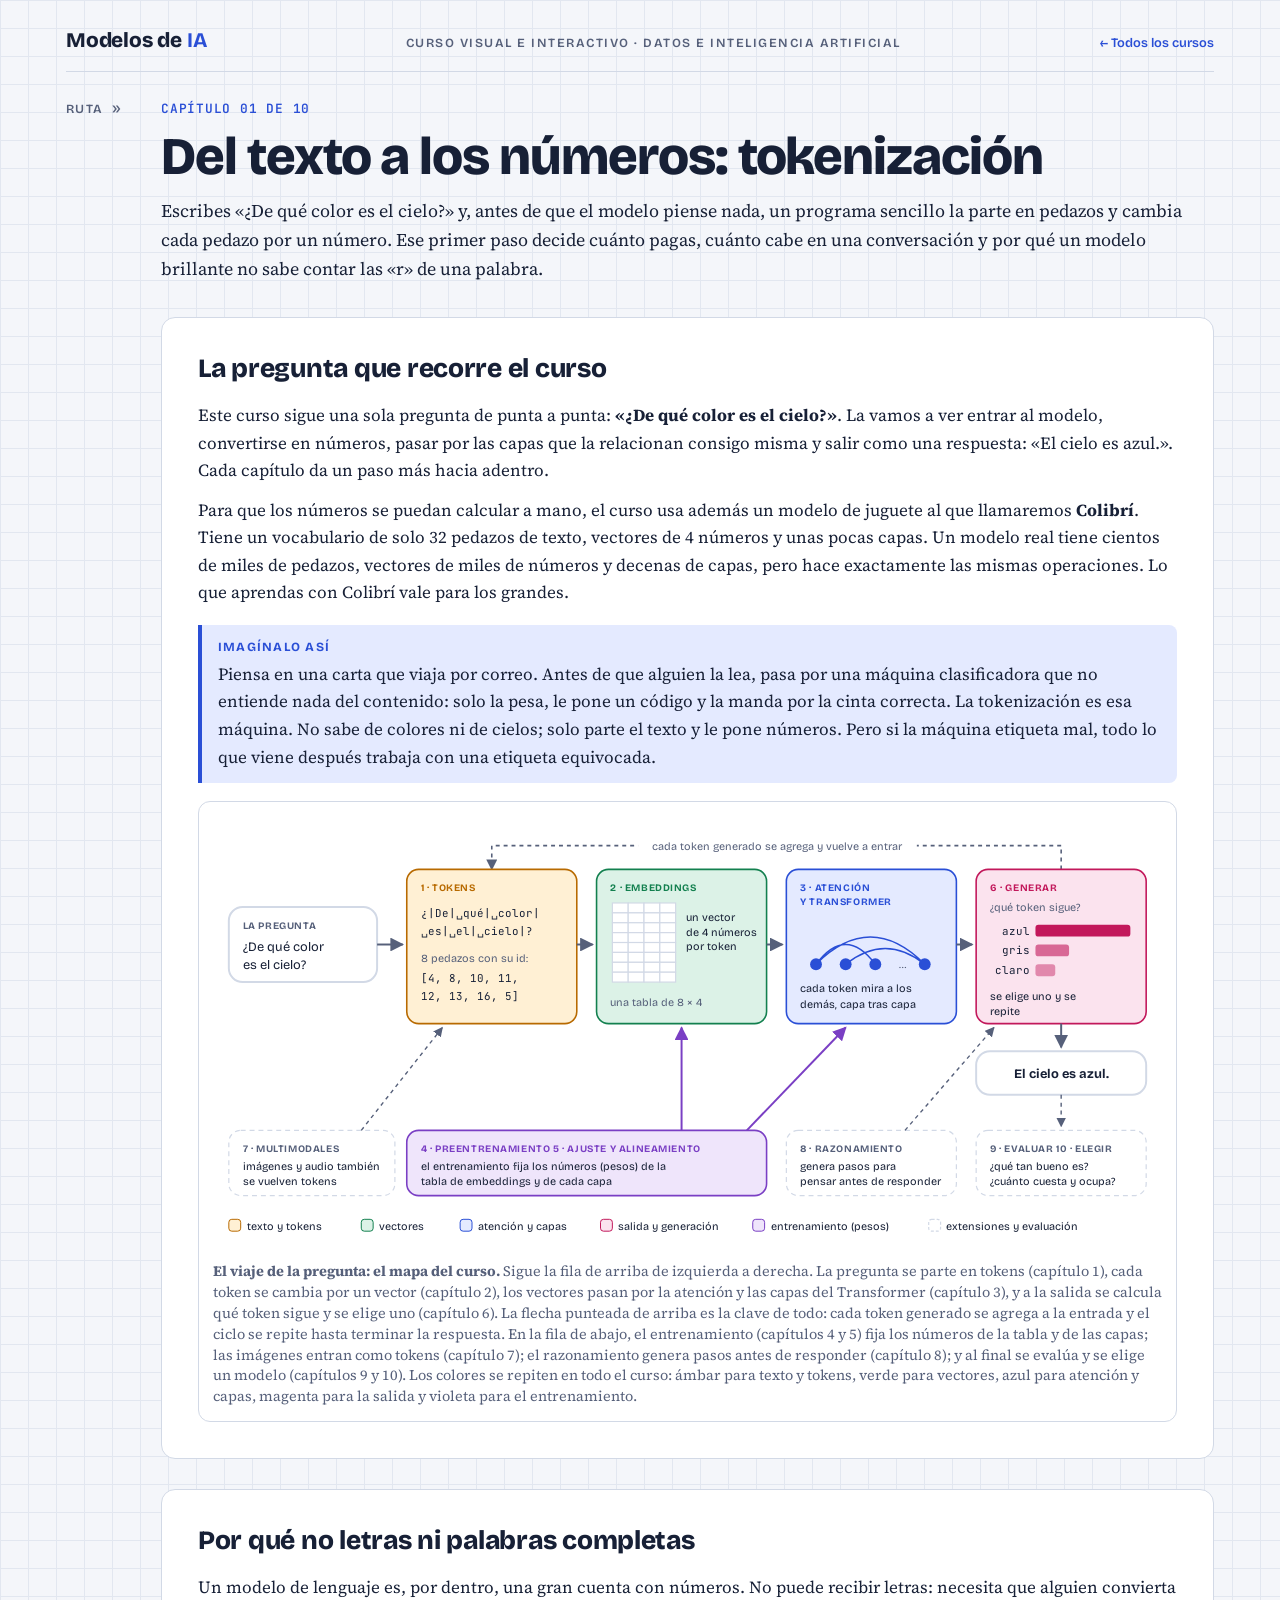
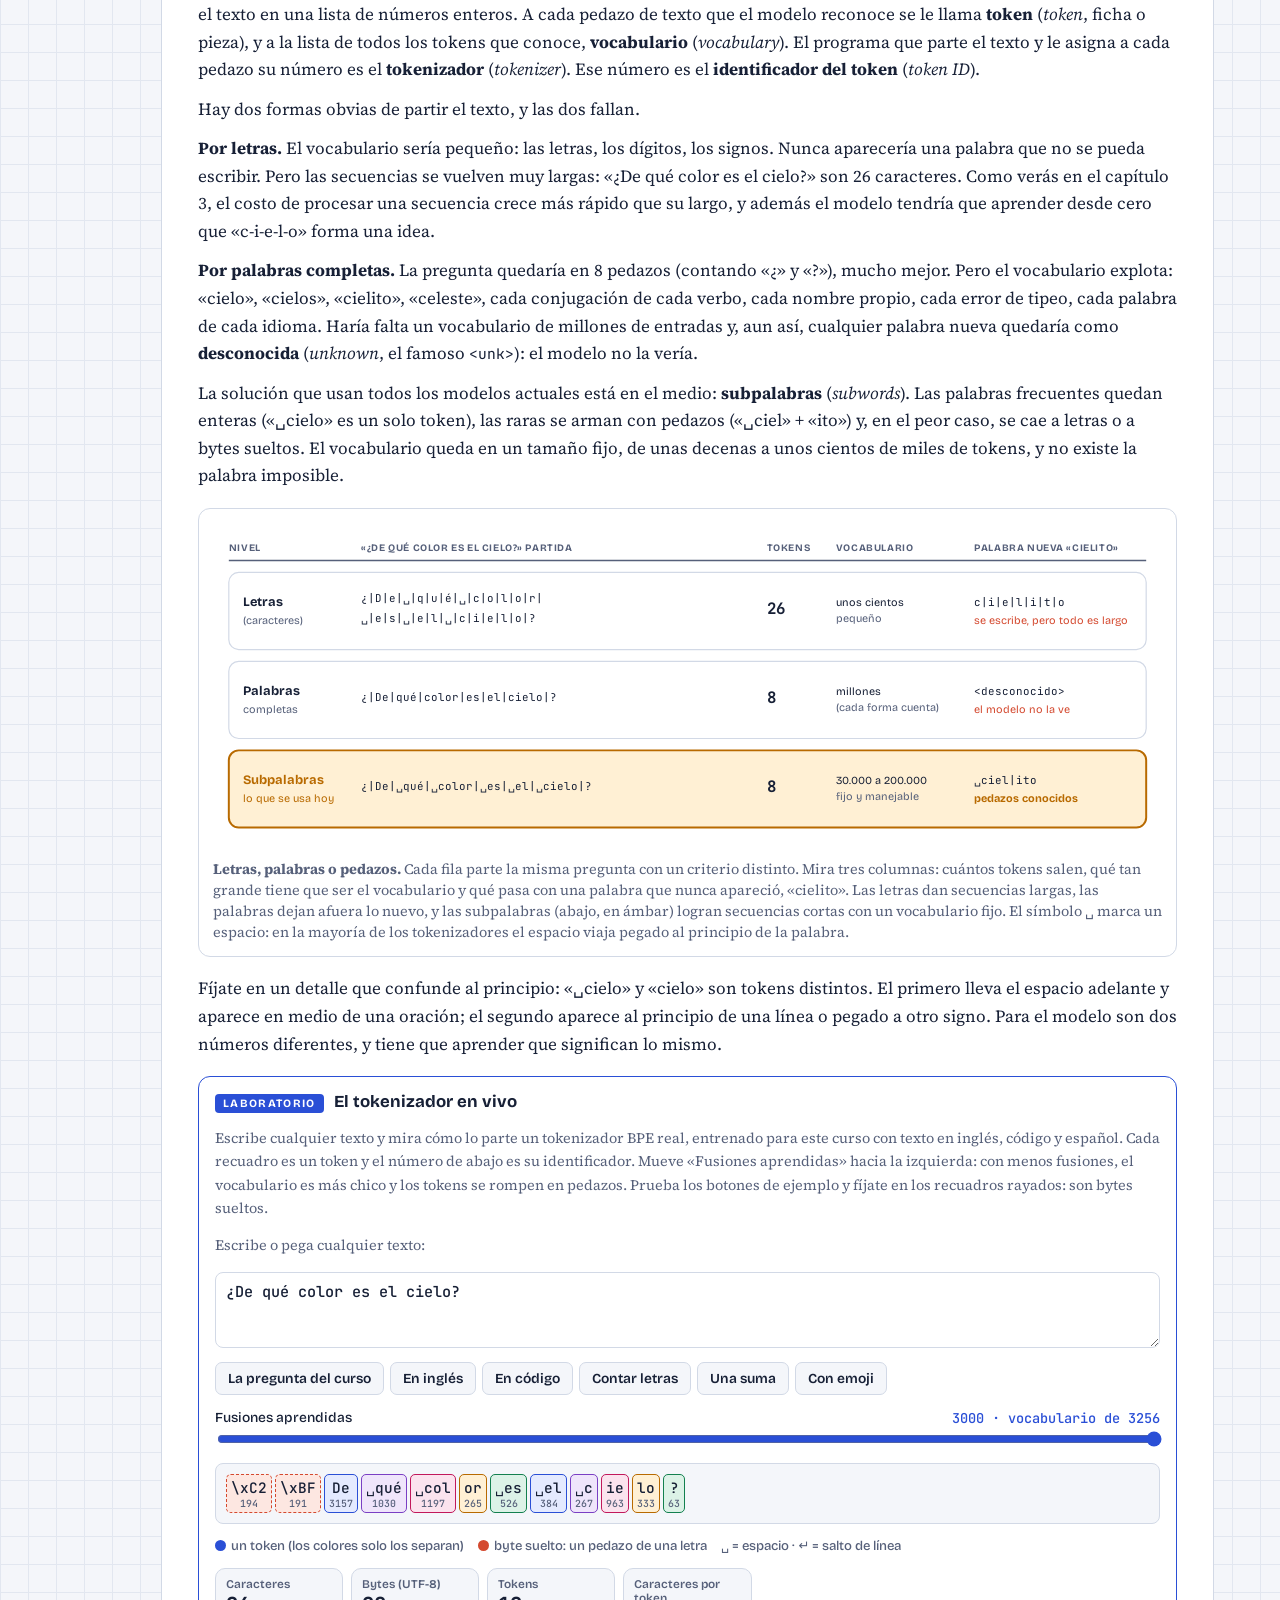
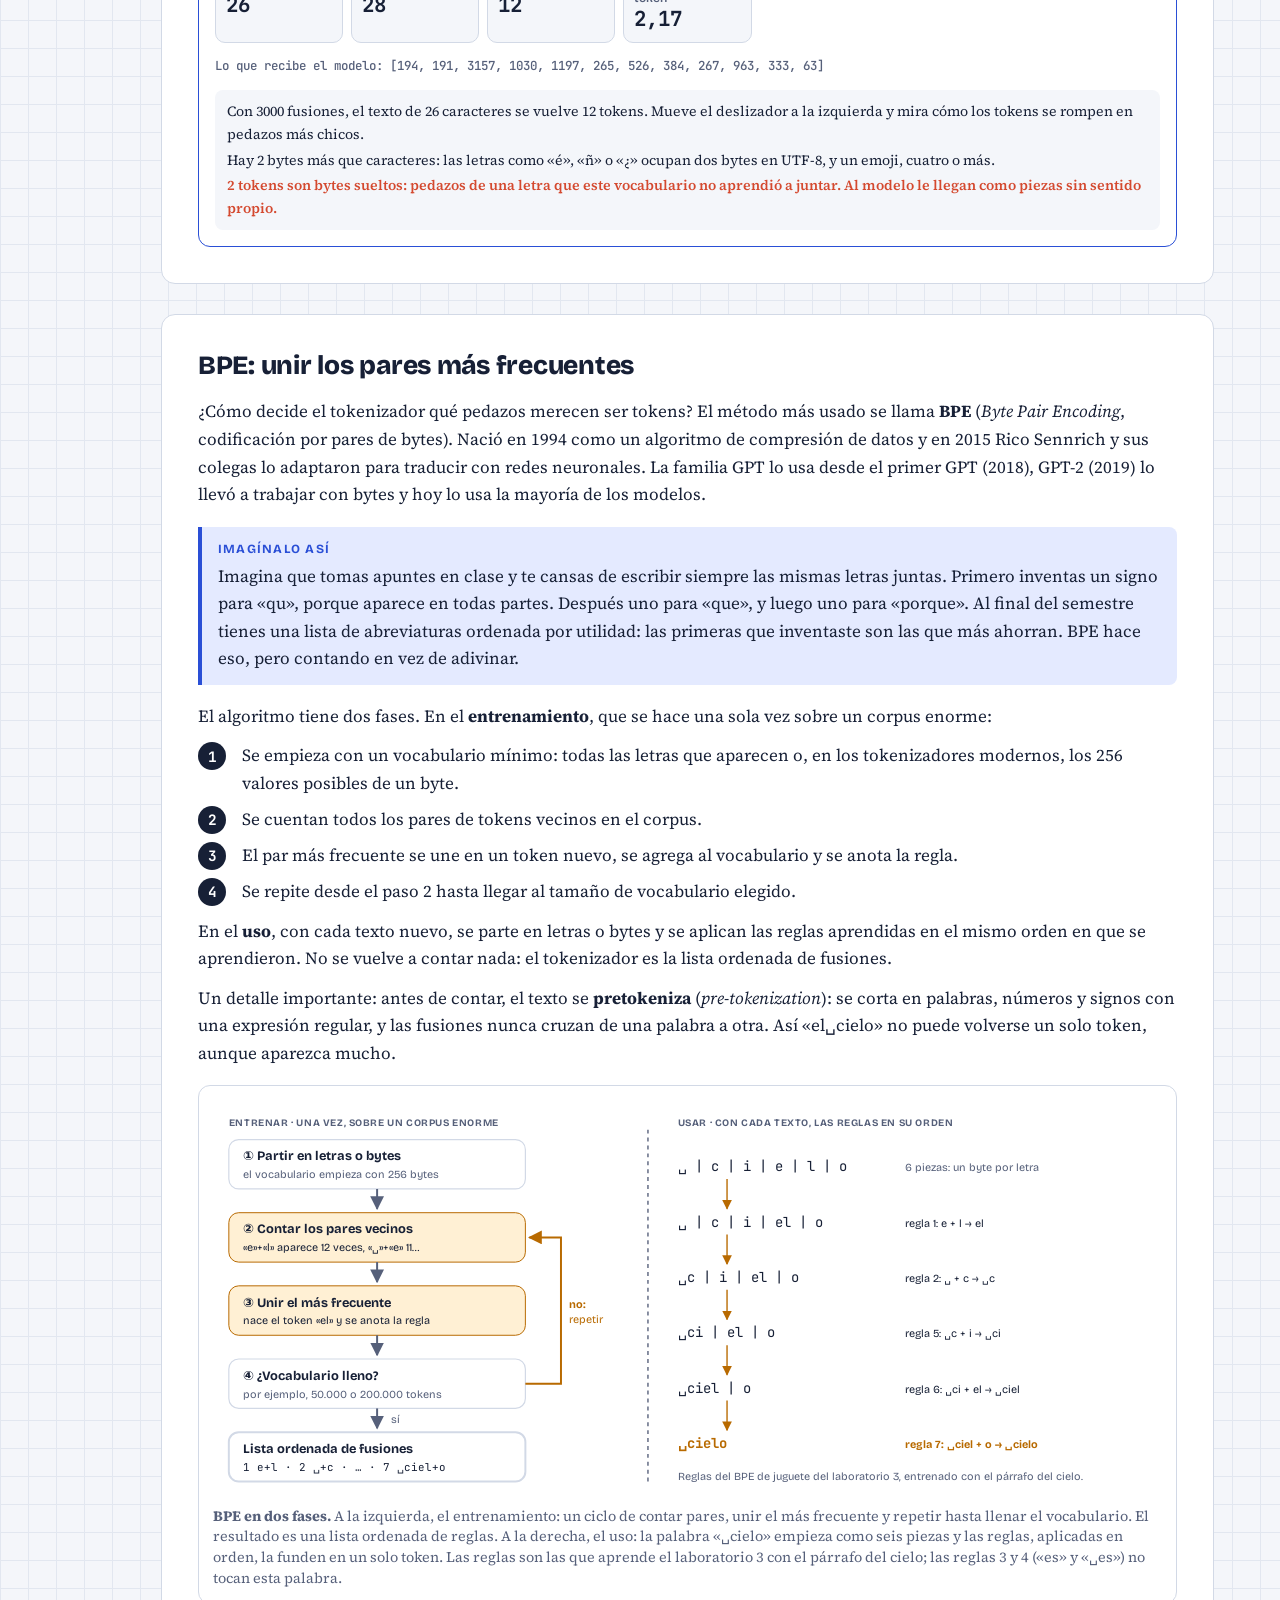
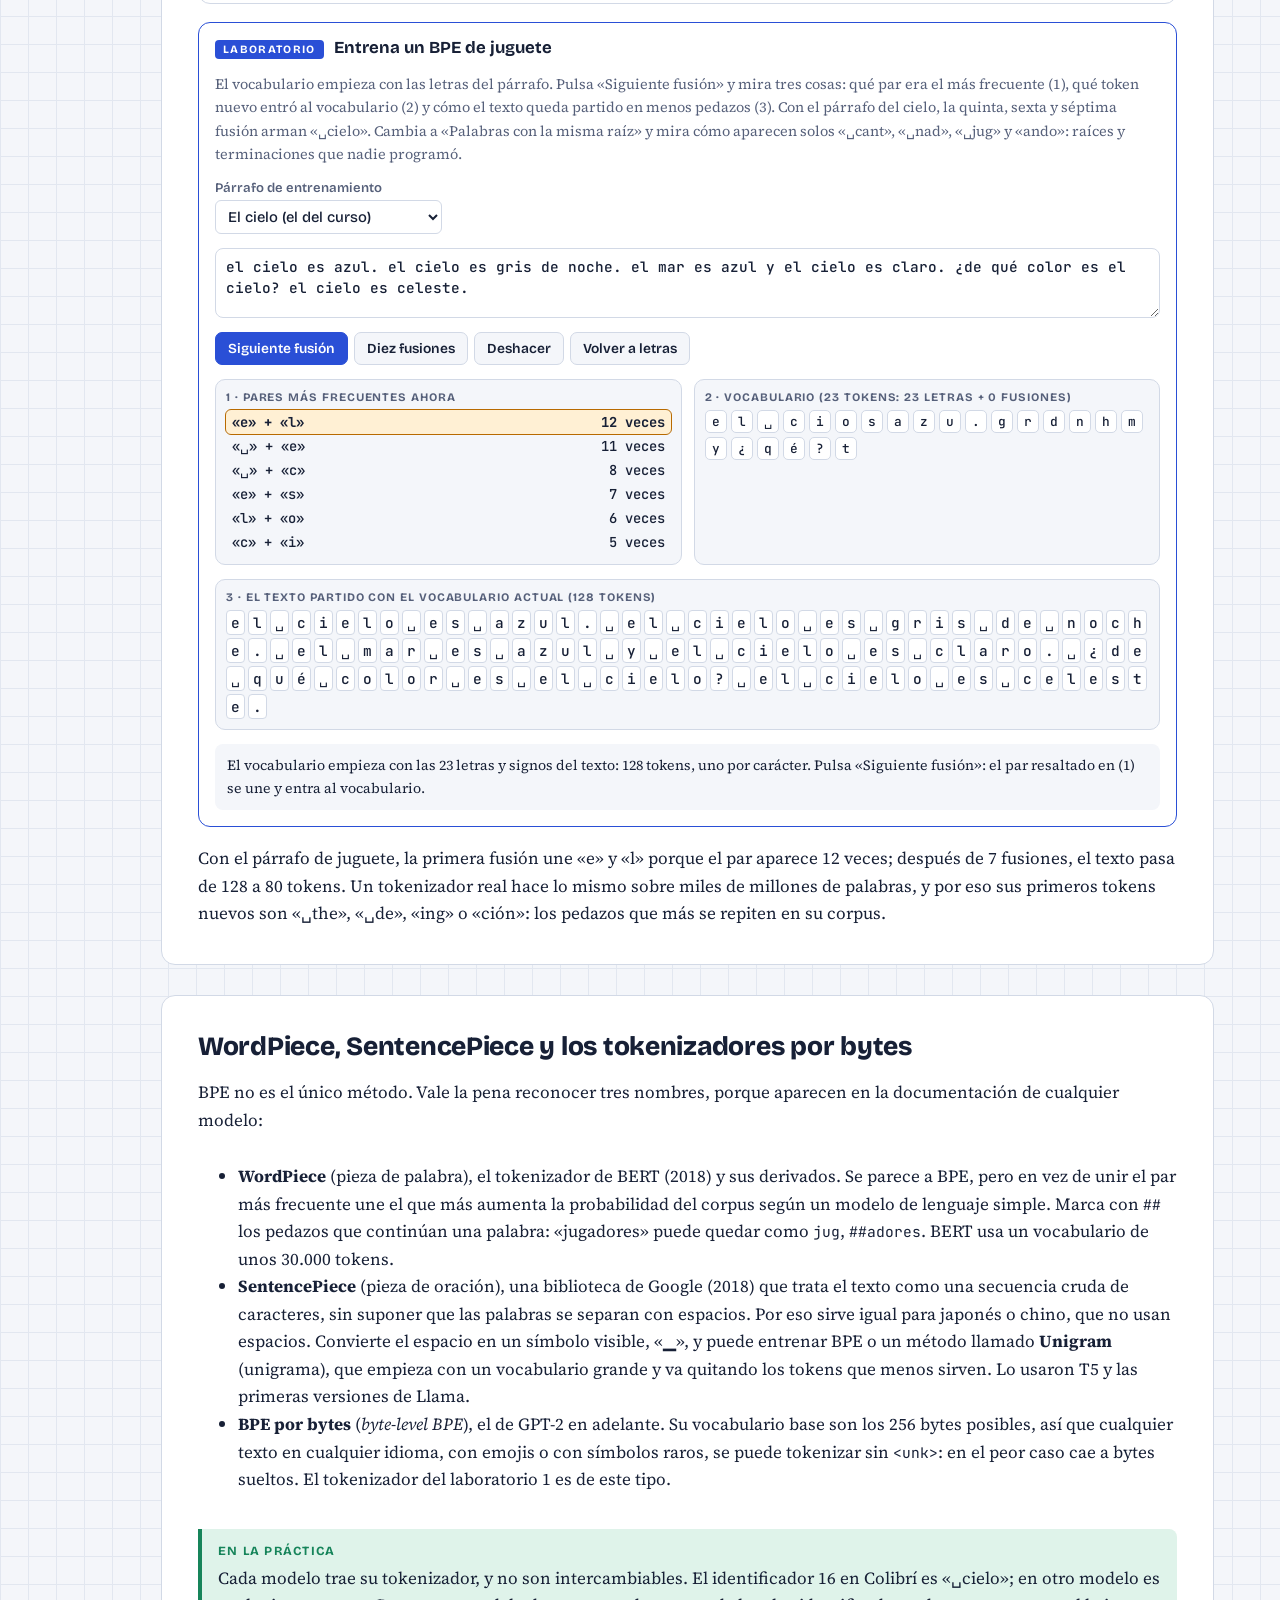
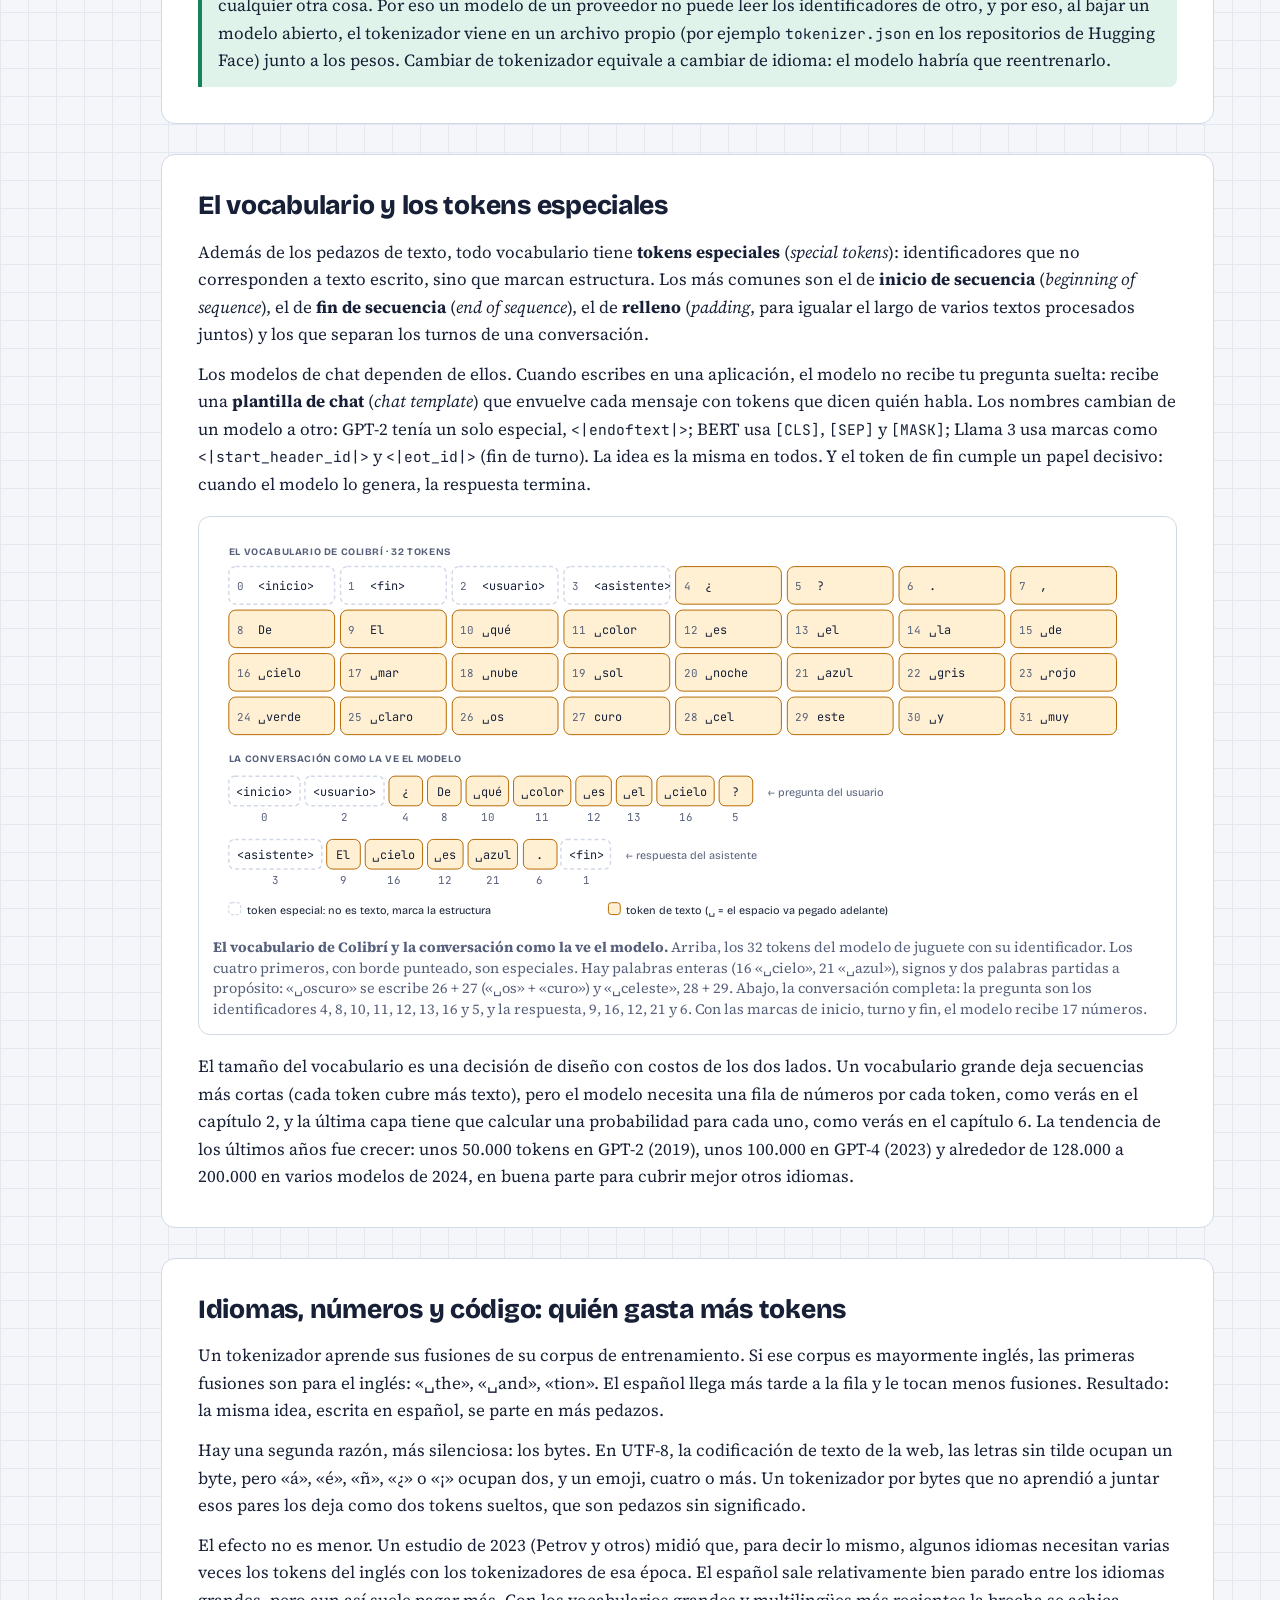
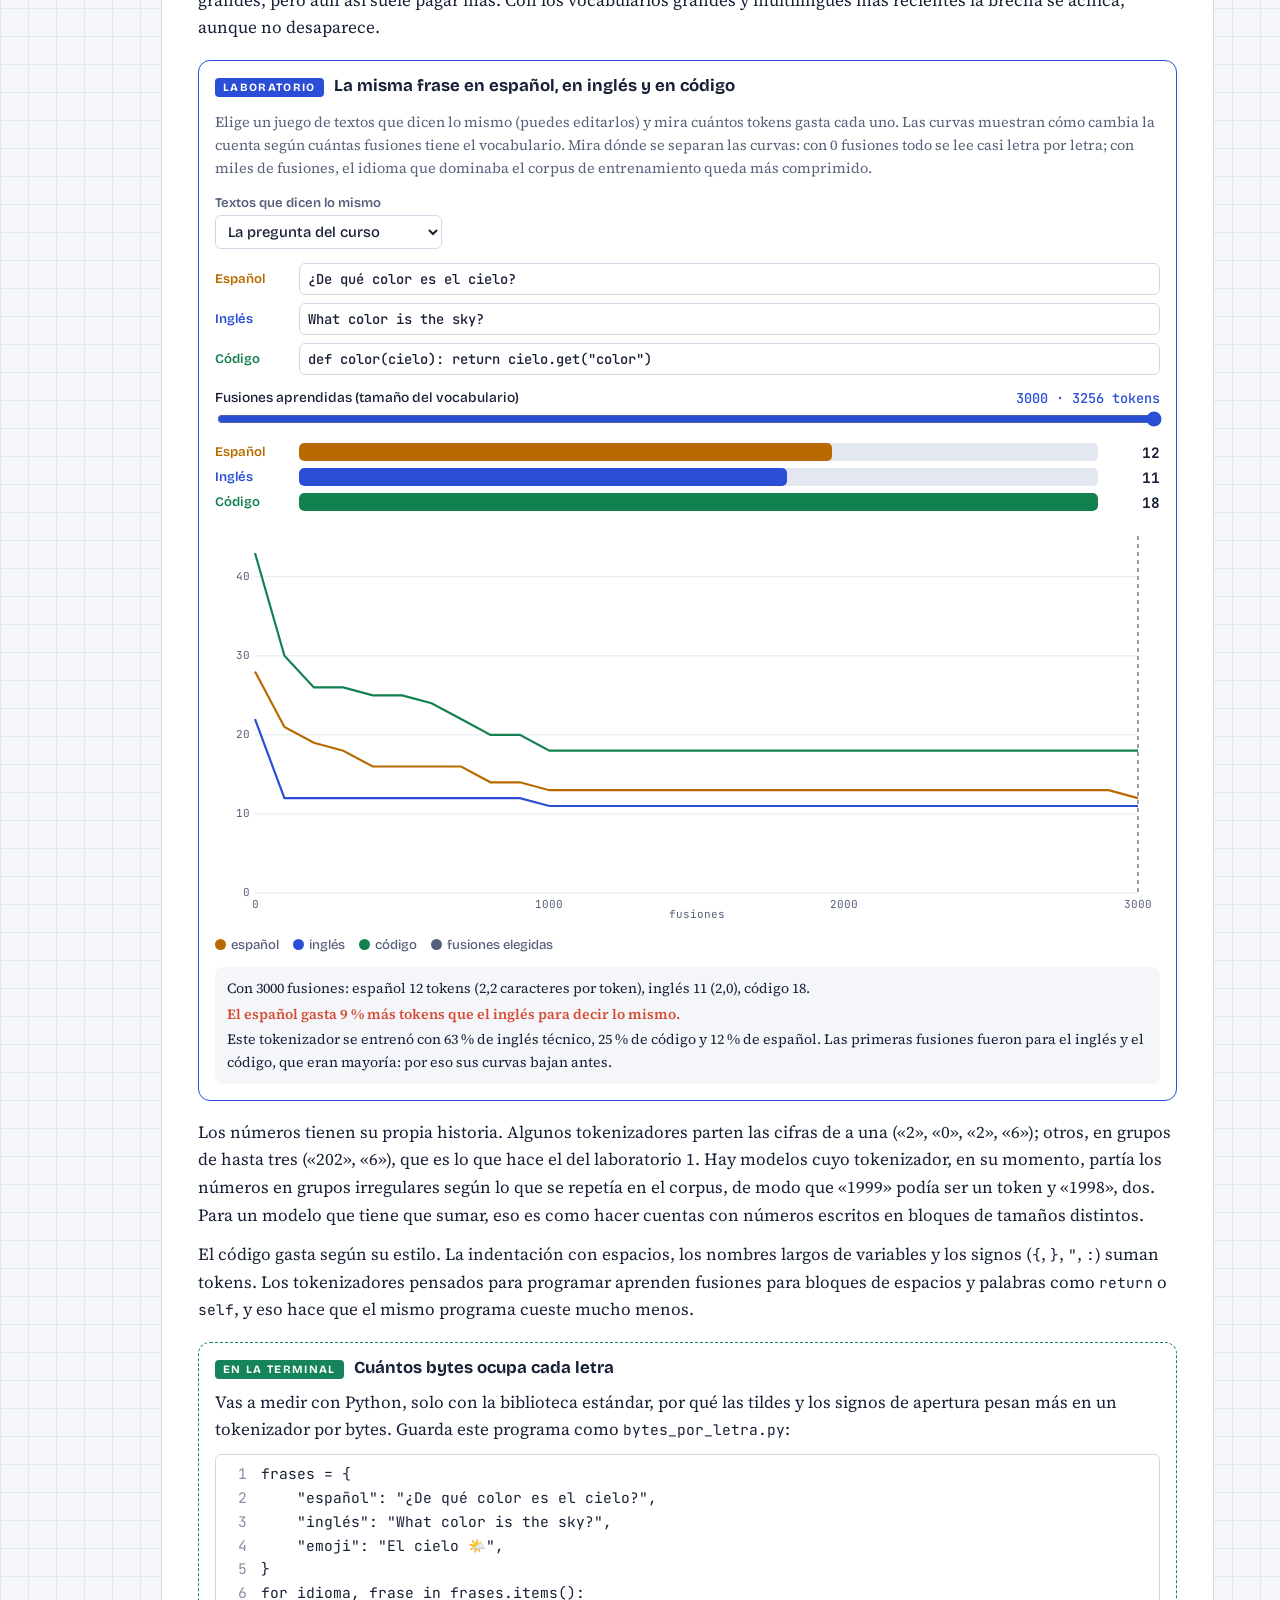
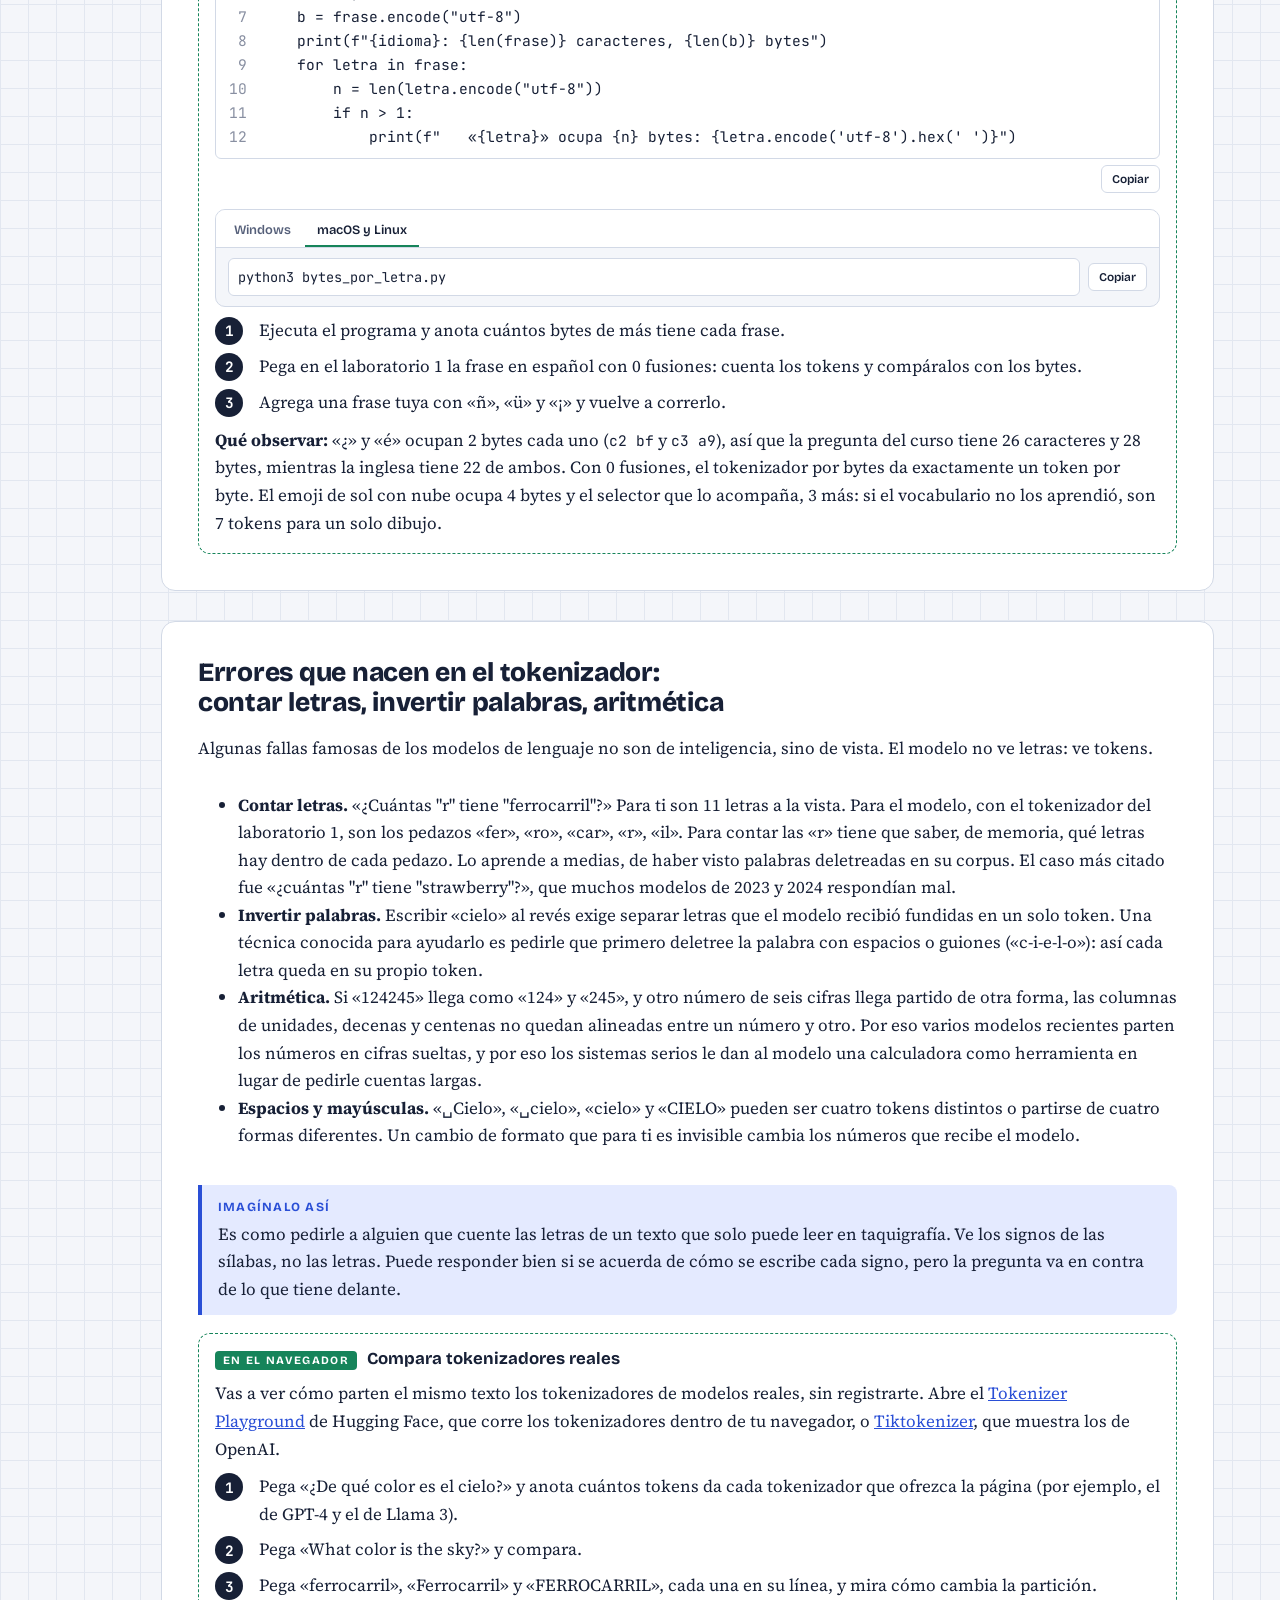
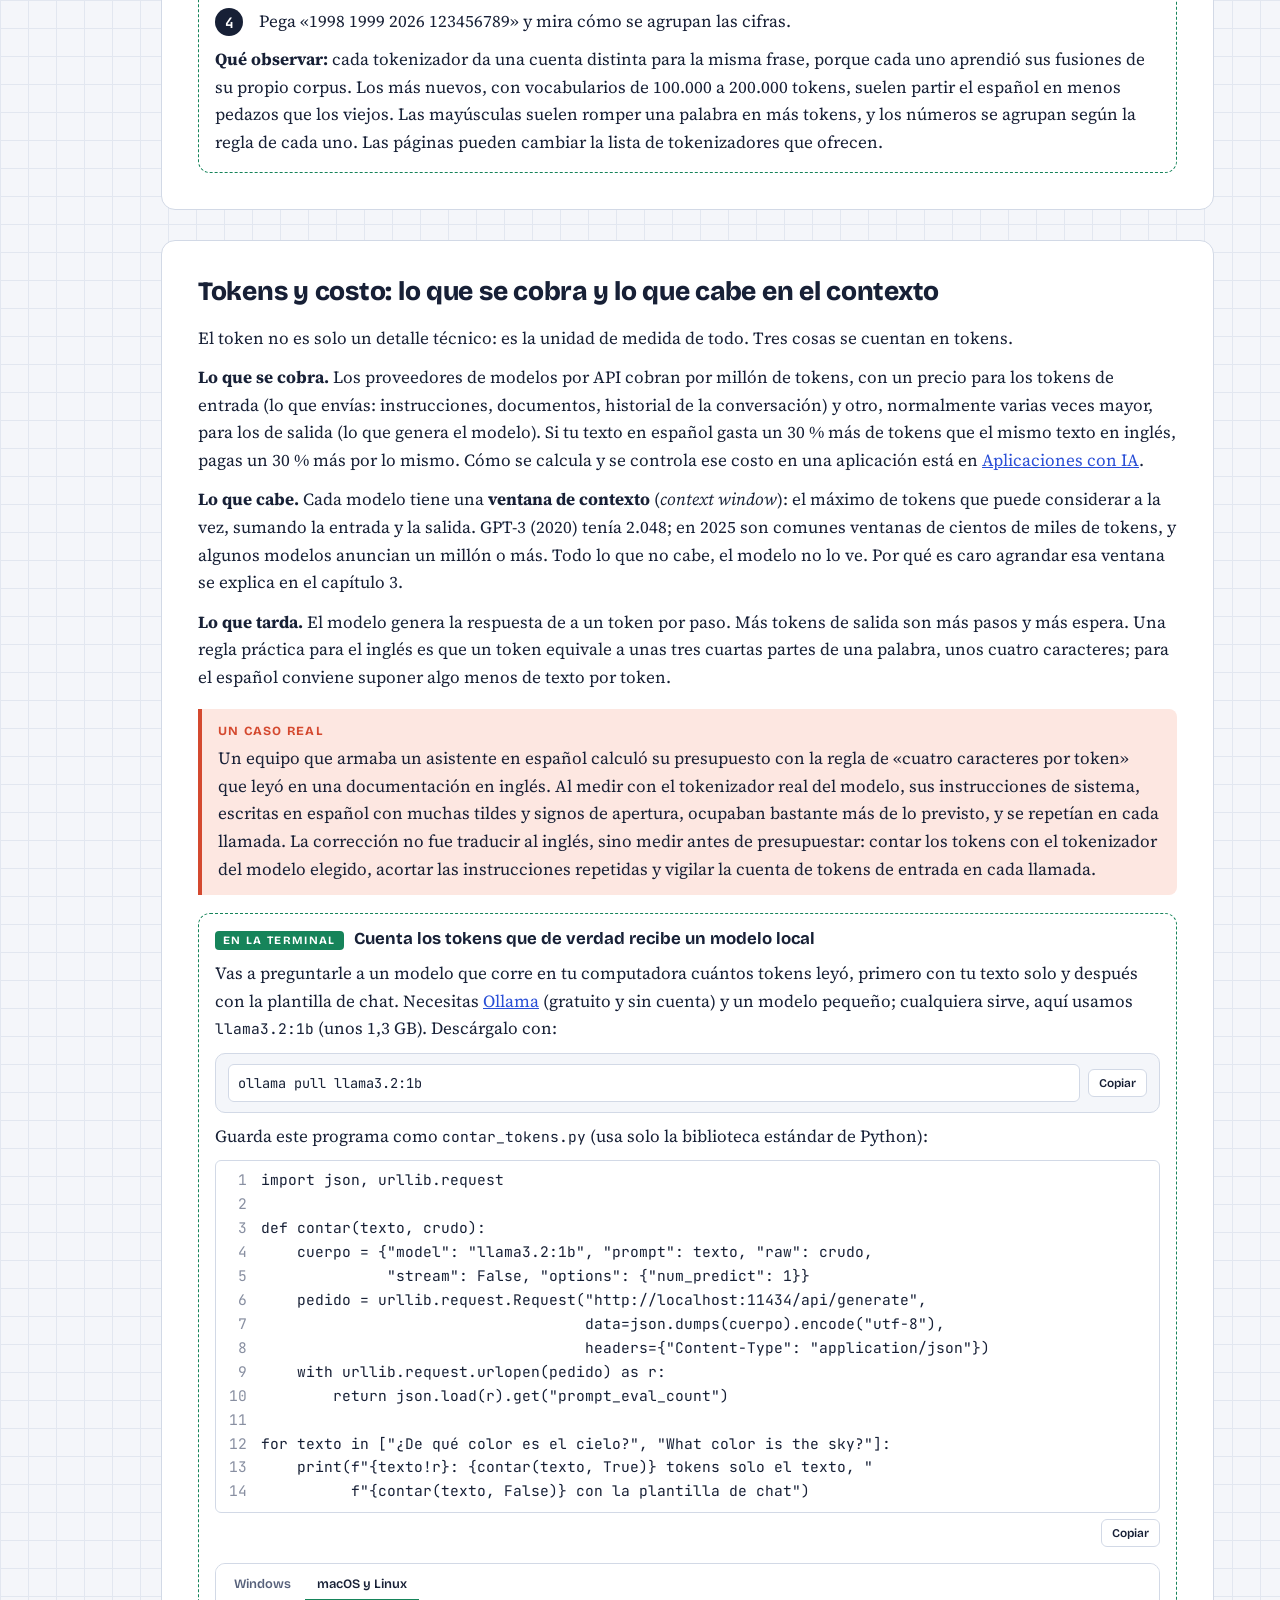
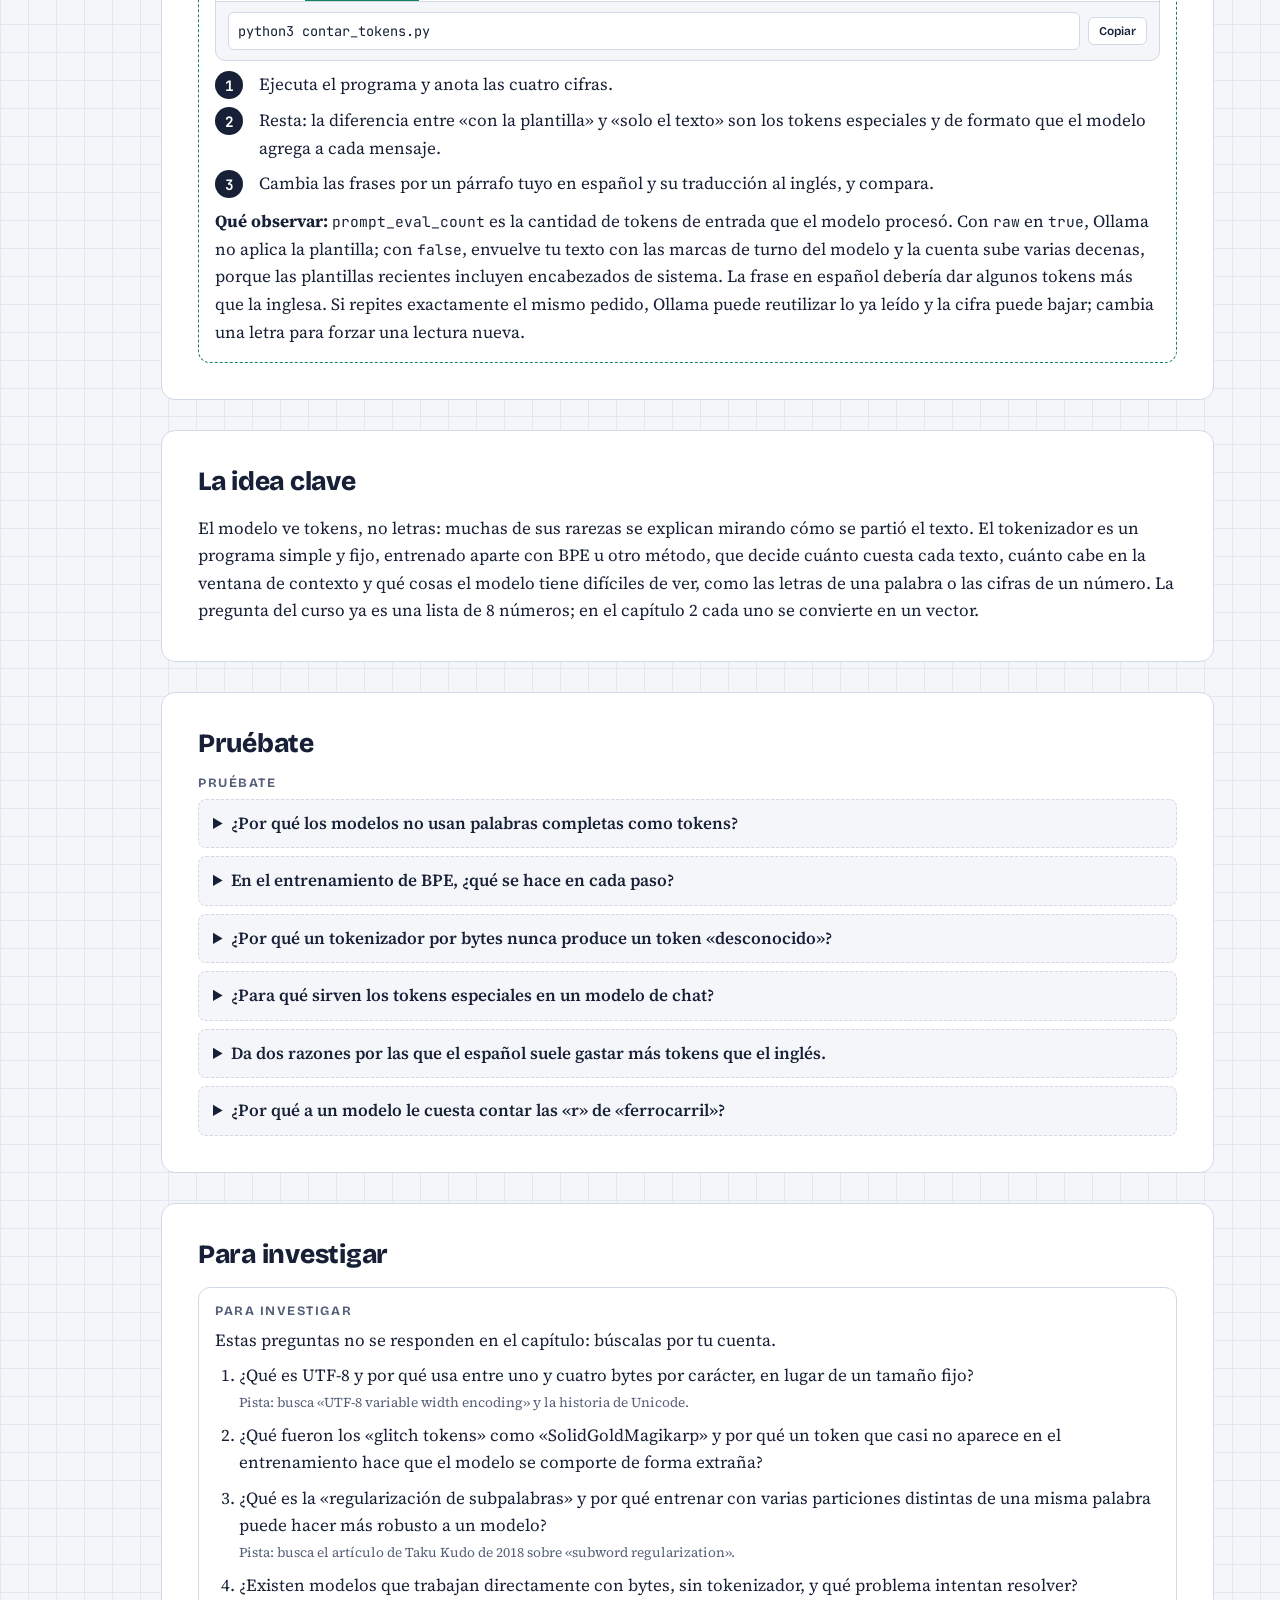
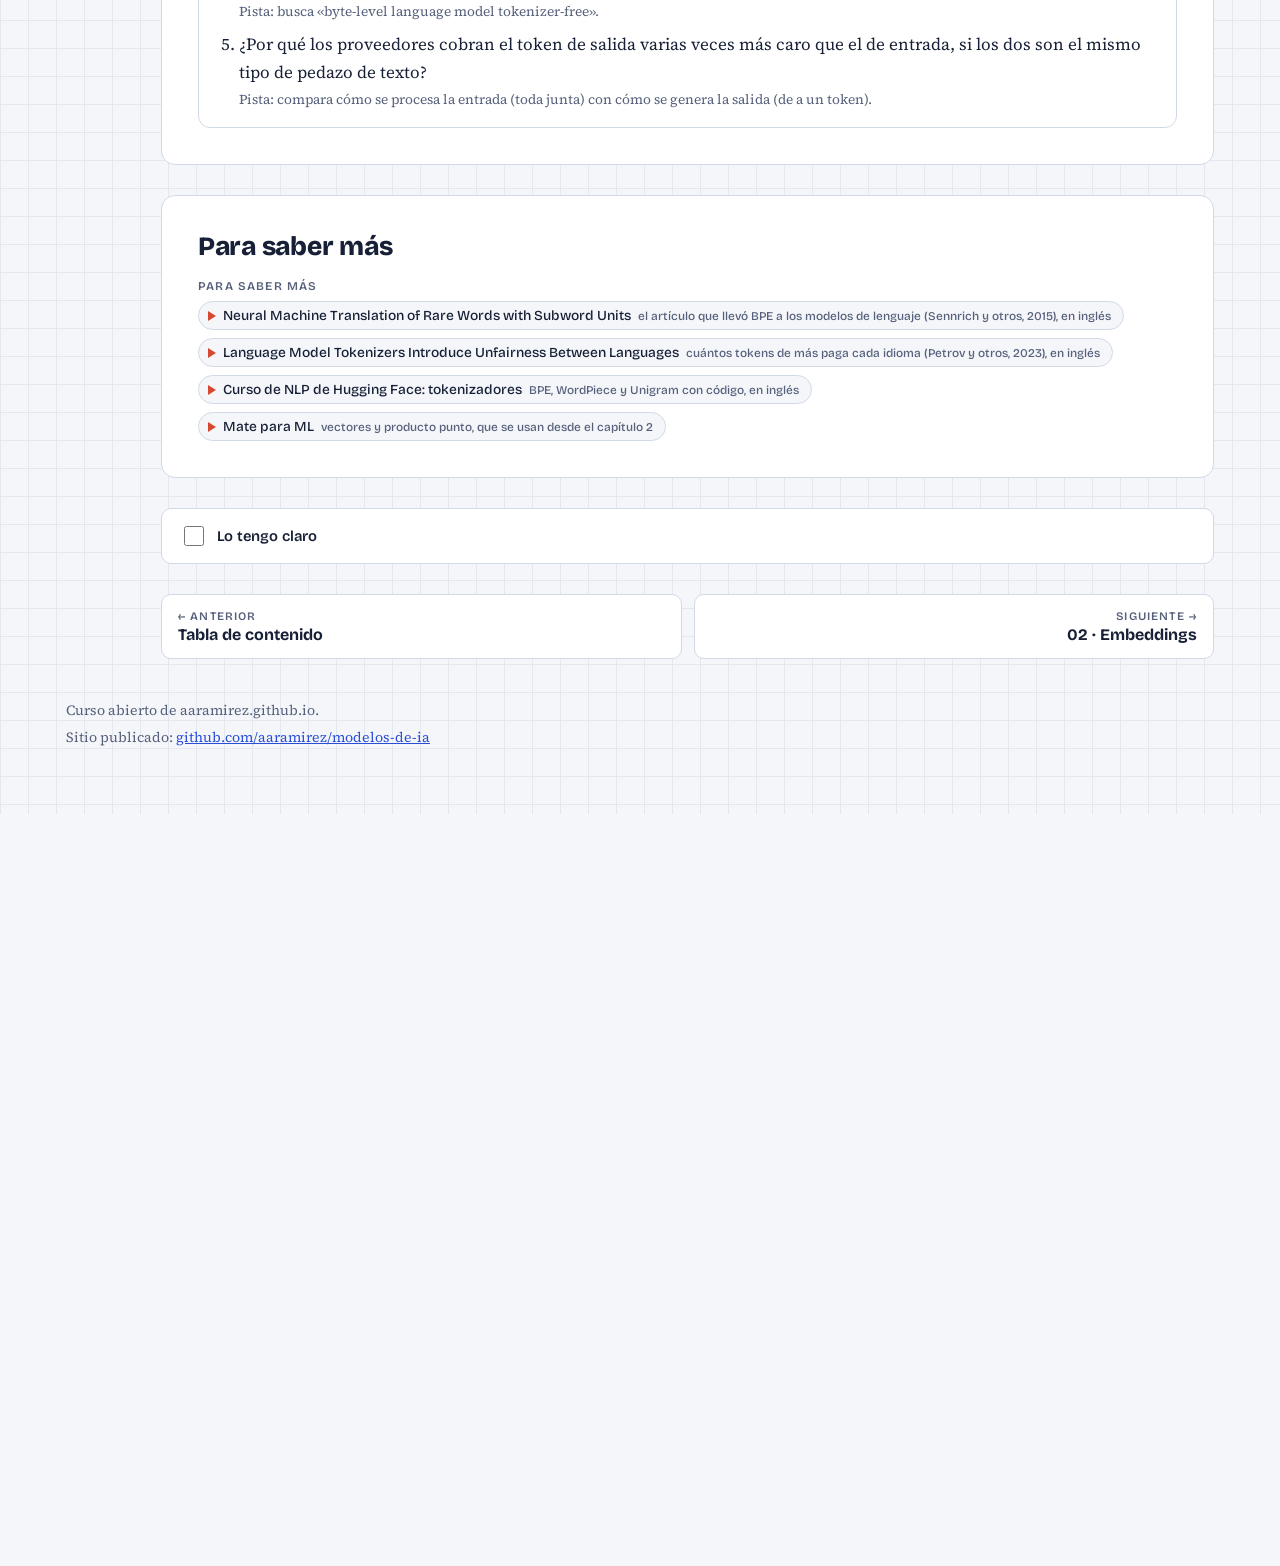
==== commit 2d42645c: "Regenerado con el motor nuevo (scroll de scripts largos y botón para verlos completos)" ====
--- a/01-tokenizacion.html
+++ b/01-tokenizacion.html
@@ -481,7 +481,7 @@
 <div class="c1l2-bars" id="c1l2-bars" aria-label="Tokens de cada texto"></div>
 <canvas id="c1l2-c" role="img" aria-label="Curvas: cuántos tokens necesita cada texto según cuántas fusiones tiene el vocabulario"></canvas>
 <div class="legend"><span><i style="background:var(--c-fis)"></i>español</span><span><i style="background:var(--c-red)"></i>inglés</span><span><i style="background:var(--c-enl)"></i>código</span><span><i style="background:var(--muted)"></i>fusiones elegidas</span></div>
-<div class="readout texto" id="c1l2-out" aria-live="polite"></div></div><div class="prose"><p>Los números tienen su propia historia. Algunos tokenizadores parten las cifras de a una («2», «0», «2», «6»); otros, en grupos de hasta tres («202», «6»), que es lo que hace el del laboratorio 1. Hay modelos cuyo tokenizador, en su momento, partía los números en grupos irregulares según lo que se repetía en el corpus, de modo que «1999» podía ser un token y «1998», dos. Para un modelo que tiene que sumar, eso es como hacer cuentas con números escritos en bloques de tamaños distintos.</p><p>El código gasta según su estilo. La indentación con espacios, los nombres largos de variables y los signos (<code>{</code>, <code>}</code>, <code>"</code>, <code>:</code>) suman tokens. Los tokenizadores pensados para programar aprenden fusiones para bloques de espacios y palabras como <code>return</code> o <code>self</code>, y eso hace que el mismo programa cueste mucho menos.</p></div><div class="practica"><div class="practica-title"><span class="tag">En la terminal</span><h3>Cuántos bytes ocupa cada letra</h3></div><p>Vas a medir con Python, solo con la biblioteca estándar, por qué las tildes y los signos de apertura pesan más en un tokenizador por bytes. Guarda este programa como <code>bytes_por_letra.py</code>:</p><div class="code-copia code-lineas"><pre><code><span class="ln">frases = {</span>
+<div class="readout texto" id="c1l2-out" aria-live="polite"></div></div><div class="prose"><p>Los números tienen su propia historia. Algunos tokenizadores parten las cifras de a una («2», «0», «2», «6»); otros, en grupos de hasta tres («202», «6»), que es lo que hace el del laboratorio 1. Hay modelos cuyo tokenizador, en su momento, partía los números en grupos irregulares según lo que se repetía en el corpus, de modo que «1999» podía ser un token y «1998», dos. Para un modelo que tiene que sumar, eso es como hacer cuentas con números escritos en bloques de tamaños distintos.</p><p>El código gasta según su estilo. La indentación con espacios, los nombres largos de variables y los signos (<code>{</code>, <code>}</code>, <code>"</code>, <code>:</code>) suman tokens. Los tokenizadores pensados para programar aprenden fusiones para bloques de espacios y palabras como <code>return</code> o <code>self</code>, y eso hace que el mismo programa cueste mucho menos.</p></div><div class="practica"><div class="practica-title"><span class="tag">En la terminal</span><h3>Cuántos bytes ocupa cada letra</h3></div><p>Vas a medir con Python, solo con la biblioteca estándar, por qué las tildes y los signos de apertura pesan más en un tokenizador por bytes. Guarda este programa como <code>bytes_por_letra.py</code>:</p><div class="code-copia code-lineas"><pre tabindex="0"><code><span class="ln">frases = {</span>
 <span class="ln">    "español": "¿De qué color es el cielo?",</span>
 <span class="ln">    "inglés": "What color is the sky?",</span>
 <span class="ln">    "emoji": "El cielo 🌤️",</span>
@@ -494,7 +494,7 @@
 <span class="ln">        if n &gt; 1:</span>
 <span class="ln">            print(f"   «{letra}» ocupa {n} bytes: {letra.encode('utf-8').hex(' ')}")</span></code></pre><button type="button" class="copiar copiar-todo">Copiar</button></div><div class="cmds"><div class="cmd-tabs" role="tablist" aria-label="Sistema operativo"><button type="button" role="tab" data-so="win">Windows</button><button type="button" role="tab" data-so="mac linux">macOS y Linux</button></div><div class="cmd-panel" role="tabpanel" data-so="win"><div class="cmd-l"><code>python bytes_por_letra.py</code><button type="button" class="copiar">Copiar</button></div></div><div class="cmd-panel" role="tabpanel" data-so="mac linux"><div class="cmd-l"><code>python3 bytes_por_letra.py</code><button type="button" class="copiar">Copiar</button></div></div></div><ol class="steps"><li><span>Ejecuta el programa y anota cuántos bytes de más tiene cada frase.</span></li><li><span>Pega en el laboratorio 1 la frase en español con 0 fusiones: cuenta los tokens y compáralos con los bytes.</span></li><li><span>Agrega una frase tuya con «ñ», «ü» y «¡» y vuelve a correrlo.</span></li></ol><p><b>Qué observar:</b> «¿» y «é» ocupan 2 bytes cada uno (<code>c2 bf</code> y <code>c3 a9</code>), así que la pregunta del curso tiene 26 caracteres y 28 bytes, mientras la inglesa tiene 22 de ambos. Con 0 fusiones, el tokenizador por bytes da exactamente un token por byte. El emoji de sol con nube ocupa 4 bytes y el selector que lo acompaña, 3 más: si el vocabulario no los aprendió, son 7 tokens para un solo dibujo.</p></div></section>
 <section><h2>Errores que nacen en el tokenizador: contar letras, invertir palabras, aritmética</h2><div class="prose"><p>Algunas fallas famosas de los modelos de lenguaje no son de inteligencia, sino de vista. El modelo no ve letras: ve tokens.</p><ul><li><b>Contar letras.</b> «¿Cuántas "r" tiene "ferrocarril"?» Para ti son 11 letras a la vista. Para el modelo, con el tokenizador del laboratorio 1, son los pedazos «fer», «ro», «car», «r», «il». Para contar las «r» tiene que saber, de memoria, qué letras hay dentro de cada pedazo. Lo aprende a medias, de haber visto palabras deletreadas en su corpus. El caso más citado fue «¿cuántas "r" tiene "strawberry"?», que muchos modelos de 2023 y 2024 respondían mal.</li><li><b>Invertir palabras.</b> Escribir «cielo» al revés exige separar letras que el modelo recibió fundidas en un solo token. Una técnica conocida para ayudarlo es pedirle que primero deletree la palabra con espacios o guiones («c-i-e-l-o»): así cada letra queda en su propio token.</li><li><b>Aritmética.</b> Si «124245» llega como «124» y «245», y otro número de seis cifras llega partido de otra forma, las columnas de unidades, decenas y centenas no quedan alineadas entre un número y otro. Por eso varios modelos recientes parten los números en cifras sueltas, y por eso los sistemas serios le dan al modelo una calculadora como herramienta en lugar de pedirle cuentas largas.</li><li><b>Espacios y mayúsculas.</b> «␣Cielo», «␣cielo», «cielo» y «CIELO» pueden ser cuatro tokens distintos o partirse de cuatro formas diferentes. Un cambio de formato que para ti es invisible cambia los números que recibe el modelo.</li></ul></div><div class="analogia"><b>Imagínalo así</b><p>Es como pedirle a alguien que cuente las letras de un texto que solo puede leer en taquigrafía. Ve los signos de las sílabas, no las letras. Puede responder bien si se acuerda de cómo se escribe cada signo, pero la pregunta va en contra de lo que tiene delante.</p></div><div class="practica"><div class="practica-title"><span class="tag">En el navegador</span><h3>Compara tokenizadores reales</h3></div><p>Vas a ver cómo parten el mismo texto los tokenizadores de modelos reales, sin registrarte. Abre el <a href="https://huggingface.co/spaces/Xenova/the-tokenizer-playground" target="_blank" rel="noopener">Tokenizer Playground</a> de Hugging Face, que corre los tokenizadores dentro de tu navegador, o <a href="https://tiktokenizer.vercel.app" target="_blank" rel="noopener">Tiktokenizer</a>, que muestra los de OpenAI.</p><ol class="steps"><li><span>Pega «¿De qué color es el cielo?» y anota cuántos tokens da cada tokenizador que ofrezca la página (por ejemplo, el de GPT-4 y el de Llama 3).</span></li><li><span>Pega «What color is the sky?» y compara.</span></li><li><span>Pega «ferrocarril», «Ferrocarril» y «FERROCARRIL», cada una en su línea, y mira cómo cambia la partición.</span></li><li><span>Pega «1998 1999 2026 123456789» y mira cómo se agrupan las cifras.</span></li></ol><p><b>Qué observar:</b> cada tokenizador da una cuenta distinta para la misma frase, porque cada uno aprendió sus fusiones de su propio corpus. Los más nuevos, con vocabularios de 100.000 a 200.000 tokens, suelen partir el español en menos pedazos que los viejos. Las mayúsculas suelen romper una palabra en más tokens, y los números se agrupan según la regla de cada uno. Las páginas pueden cambiar la lista de tokenizadores que ofrecen.</p></div></section>
-<section><h2>Tokens y costo: lo que se cobra y lo que cabe en el contexto</h2><div class="prose"><p>El token no es solo un detalle técnico: es la unidad de medida de todo. Tres cosas se cuentan en tokens.</p><p><b>Lo que se cobra.</b> Los proveedores de modelos por API cobran por millón de tokens, con un precio para los tokens de entrada (lo que envías: instrucciones, documentos, historial de la conversación) y otro, normalmente varias veces mayor, para los de salida (lo que genera el modelo). Si tu texto en español gasta un 30 % más de tokens que el mismo texto en inglés, pagas un 30 % más por lo mismo. Cómo se calcula y se controla ese costo en una aplicación está en <a href="https://aaramirez.github.io/aplicaciones-con-ia/temario.html" target="_blank" rel="noopener">Aplicaciones con IA</a>.</p><p><b>Lo que cabe.</b> Cada modelo tiene una <b>ventana de contexto</b> (<i>context window</i>): el máximo de tokens que puede considerar a la vez, sumando la entrada y la salida. GPT-3 (2020) tenía 2.048; en 2025 son comunes ventanas de cientos de miles de tokens, y algunos modelos anuncian un millón o más. Todo lo que no cabe, el modelo no lo ve. Por qué es caro agrandar esa ventana se explica en el capítulo 3.</p><p><b>Lo que tarda.</b> El modelo genera la respuesta de a un token por paso. Más tokens de salida son más pasos y más espera. Una regla práctica para el inglés es que un token equivale a unas tres cuartas partes de una palabra, unos cuatro caracteres; para el español conviene suponer algo menos de texto por token.</p></div><div class="caso"><b>Un caso real</b><p>Un equipo que armaba un asistente en español calculó su presupuesto con la regla de «cuatro caracteres por token» que leyó en una documentación en inglés. Al medir con el tokenizador real del modelo, sus instrucciones de sistema, escritas en español con muchas tildes y signos de apertura, ocupaban bastante más de lo previsto, y se repetían en cada llamada. La corrección no fue traducir al inglés, sino medir antes de presupuestar: contar los tokens con el tokenizador del modelo elegido, acortar las instrucciones repetidas y vigilar la cuenta de tokens de entrada en cada llamada.</p></div><div class="practica"><div class="practica-title"><span class="tag">En la terminal</span><h3>Cuenta los tokens que de verdad recibe un modelo local</h3></div><p>Vas a preguntarle a un modelo que corre en tu computadora cuántos tokens leyó, primero con tu texto solo y después con la plantilla de chat. Necesitas <a href="https://ollama.com" target="_blank" rel="noopener">Ollama</a> (gratuito y sin cuenta) y un modelo pequeño; cualquiera sirve, aquí usamos <code>llama3.2:1b</code> (unos 1,3 GB). Descárgalo con:</p><div class="cmds"><div class="cmd-panel" data-so="win mac linux"><div class="cmd-l"><code>ollama pull llama3.2:1b</code><button type="button" class="copiar">Copiar</button></div></div></div><p>Guarda este programa como <code>contar_tokens.py</code> (usa solo la biblioteca estándar de Python):</p><div class="code-copia code-lineas"><pre><code><span class="ln">import json, urllib.request</span>
+<section><h2>Tokens y costo: lo que se cobra y lo que cabe en el contexto</h2><div class="prose"><p>El token no es solo un detalle técnico: es la unidad de medida de todo. Tres cosas se cuentan en tokens.</p><p><b>Lo que se cobra.</b> Los proveedores de modelos por API cobran por millón de tokens, con un precio para los tokens de entrada (lo que envías: instrucciones, documentos, historial de la conversación) y otro, normalmente varias veces mayor, para los de salida (lo que genera el modelo). Si tu texto en español gasta un 30 % más de tokens que el mismo texto en inglés, pagas un 30 % más por lo mismo. Cómo se calcula y se controla ese costo en una aplicación está en <a href="https://aaramirez.github.io/aplicaciones-con-ia/temario.html" target="_blank" rel="noopener">Aplicaciones con IA</a>.</p><p><b>Lo que cabe.</b> Cada modelo tiene una <b>ventana de contexto</b> (<i>context window</i>): el máximo de tokens que puede considerar a la vez, sumando la entrada y la salida. GPT-3 (2020) tenía 2.048; en 2025 son comunes ventanas de cientos de miles de tokens, y algunos modelos anuncian un millón o más. Todo lo que no cabe, el modelo no lo ve. Por qué es caro agrandar esa ventana se explica en el capítulo 3.</p><p><b>Lo que tarda.</b> El modelo genera la respuesta de a un token por paso. Más tokens de salida son más pasos y más espera. Una regla práctica para el inglés es que un token equivale a unas tres cuartas partes de una palabra, unos cuatro caracteres; para el español conviene suponer algo menos de texto por token.</p></div><div class="caso"><b>Un caso real</b><p>Un equipo que armaba un asistente en español calculó su presupuesto con la regla de «cuatro caracteres por token» que leyó en una documentación en inglés. Al medir con el tokenizador real del modelo, sus instrucciones de sistema, escritas en español con muchas tildes y signos de apertura, ocupaban bastante más de lo previsto, y se repetían en cada llamada. La corrección no fue traducir al inglés, sino medir antes de presupuestar: contar los tokens con el tokenizador del modelo elegido, acortar las instrucciones repetidas y vigilar la cuenta de tokens de entrada en cada llamada.</p></div><div class="practica"><div class="practica-title"><span class="tag">En la terminal</span><h3>Cuenta los tokens que de verdad recibe un modelo local</h3></div><p>Vas a preguntarle a un modelo que corre en tu computadora cuántos tokens leyó, primero con tu texto solo y después con la plantilla de chat. Necesitas <a href="https://ollama.com" target="_blank" rel="noopener">Ollama</a> (gratuito y sin cuenta) y un modelo pequeño; cualquiera sirve, aquí usamos <code>llama3.2:1b</code> (unos 1,3 GB). Descárgalo con:</p><div class="cmds"><div class="cmd-panel" data-so="win mac linux"><div class="cmd-l"><code>ollama pull llama3.2:1b</code><button type="button" class="copiar">Copiar</button></div></div></div><p>Guarda este programa como <code>contar_tokens.py</code> (usa solo la biblioteca estándar de Python):</p><div class="code-copia code-lineas"><pre tabindex="0"><code><span class="ln">import json, urllib.request</span>
 <span class="ln"></span>
 <span class="ln">def contar(texto, crudo):</span>
 <span class="ln">    cuerpo = {"model": "llama3.2:1b", "prompt": texto, "raw": crudo,</span>
--- a/assets/style.css
+++ b/assets/style.css
@@ -421,8 +421,15 @@
 .code-copia{position:relative;min-width:0}
 .code-copia pre{max-width:100%;overflow-x:auto}
 .code-copia .copiar-todo{position:static;display:block;width:fit-content;margin:0 0 6px auto}
-.code-lineas pre{overflow:hidden}
-.code-lineas code{display:block;max-height:30em;line-height:1.5;overflow:auto;counter-reset:ln;padding:8px 12px 8px 4px;background:var(--card);border:1px solid var(--line);border-radius:6px}
+.code-lineas{display:flex;flex-wrap:wrap;justify-content:flex-end;align-items:center;gap:6px;margin:0 0 6px}
+.code-lineas pre{flex:1 0 100%;margin:0;font-size:.86em;line-height:1.5;max-height:calc(30em + 18px);overflow-x:auto;overflow-y:auto;overscroll-behavior:contain;-webkit-overflow-scrolling:touch;scrollbar-width:thin;scrollbar-color:var(--muted) transparent;padding:8px 12px 8px 4px;background:var(--card);border:1px solid var(--line);border-radius:6px}
+.code-lineas pre:focus-visible{outline:2px solid var(--accent);outline-offset:2px}
+.code-lineas pre::-webkit-scrollbar{width:8px;height:8px}
+.code-lineas pre::-webkit-scrollbar-thumb{background:var(--muted);border-radius:4px}
+.code-lineas.abierto pre{max-height:none}
+.code-lineas code{font-size:1em;counter-reset:ln}
+.code-lineas .copiar-todo{margin:0}
+.code-lineas .ver-todo{font-size:.78rem}
 .code-lineas .ln{counter-increment:ln}
 .code-lineas .ln::before{content:counter(ln);display:inline-block;width:3ch;margin-right:1.5ch;text-align:right;color:var(--muted);opacity:.7;user-select:none;-webkit-user-select:none}
 
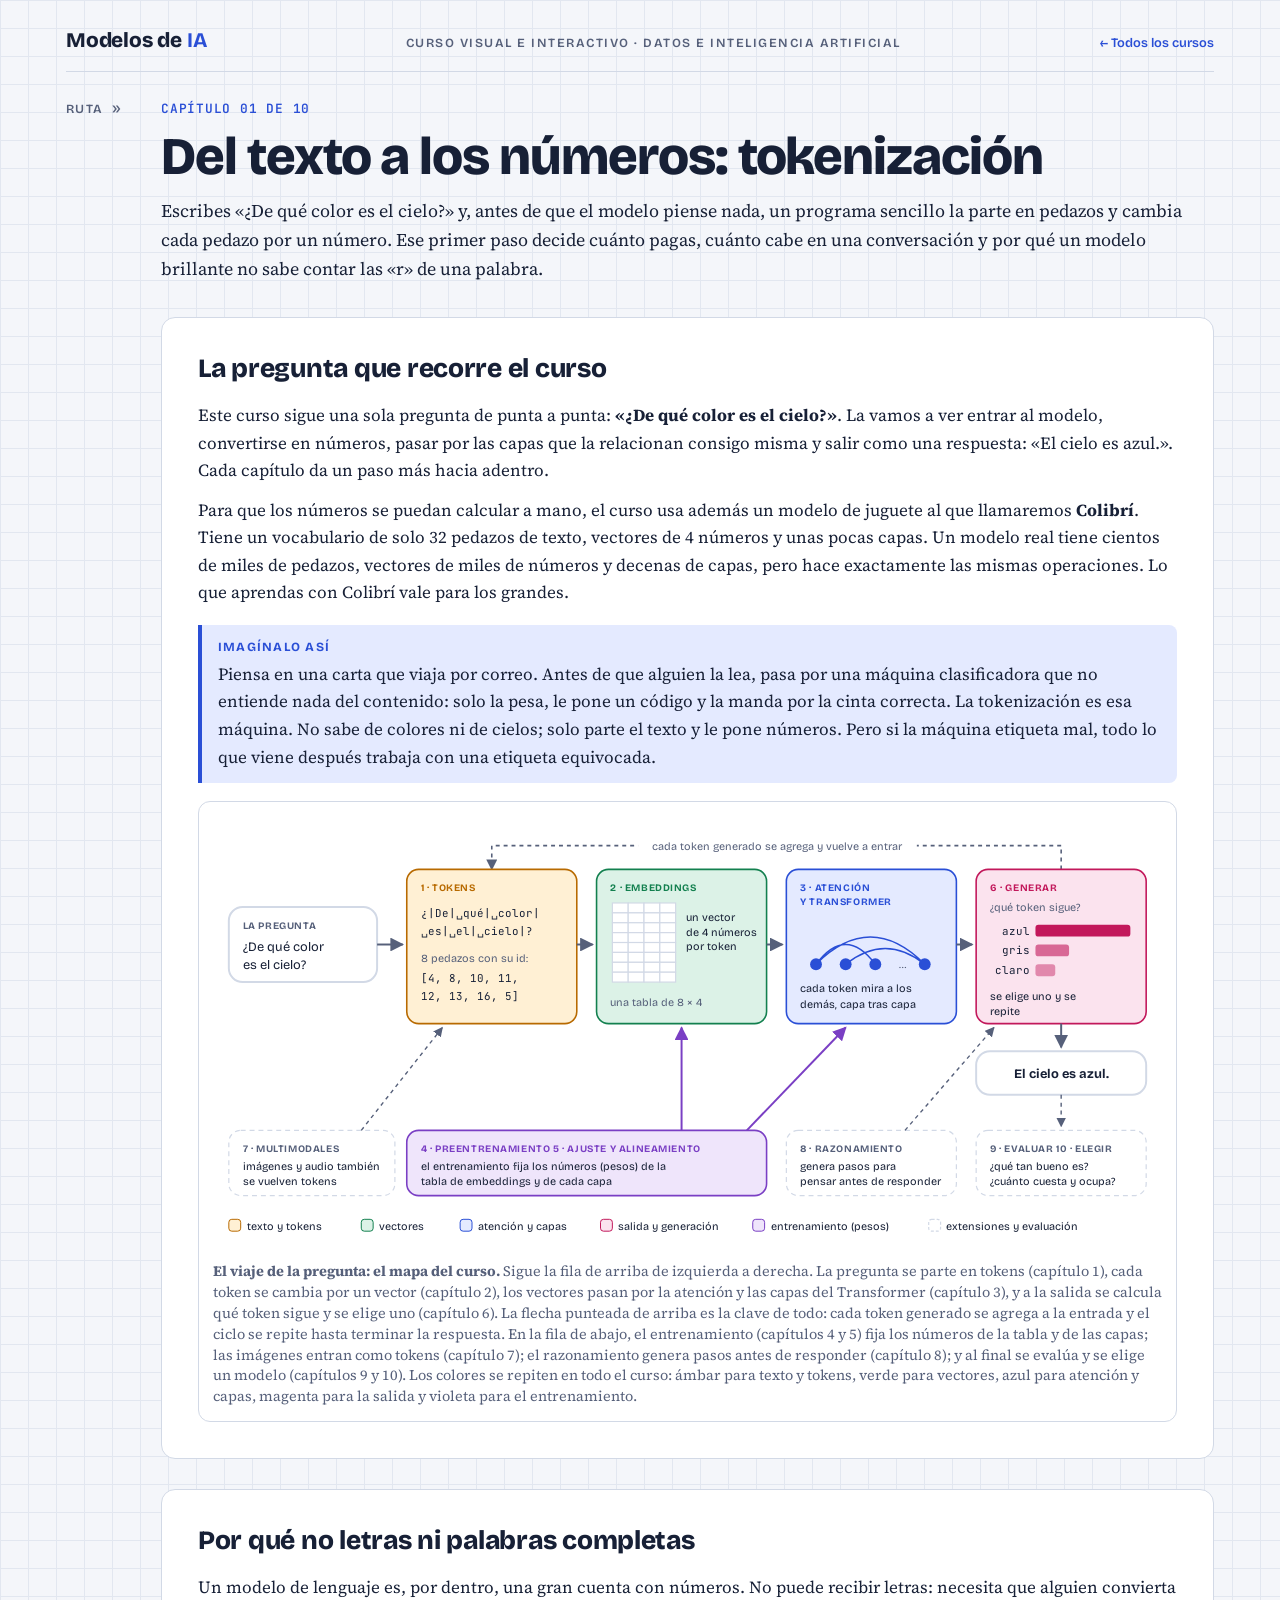
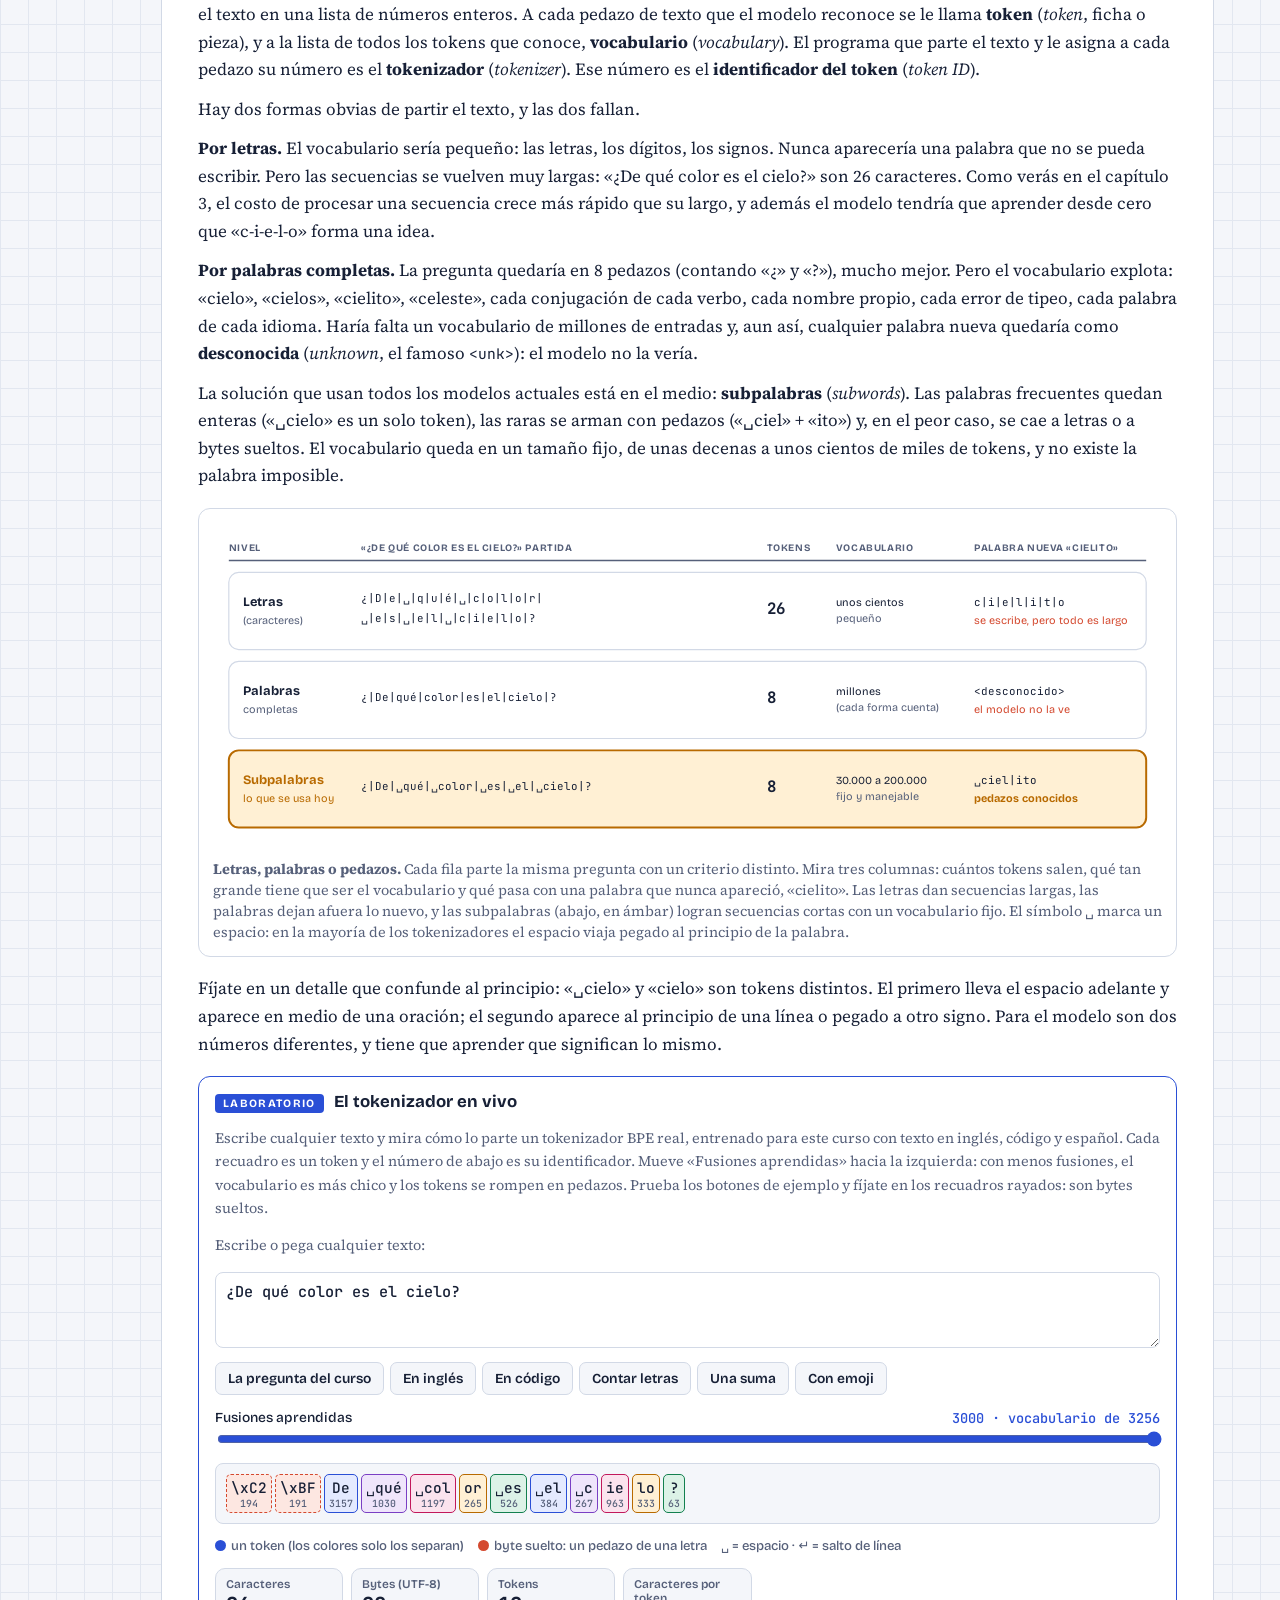
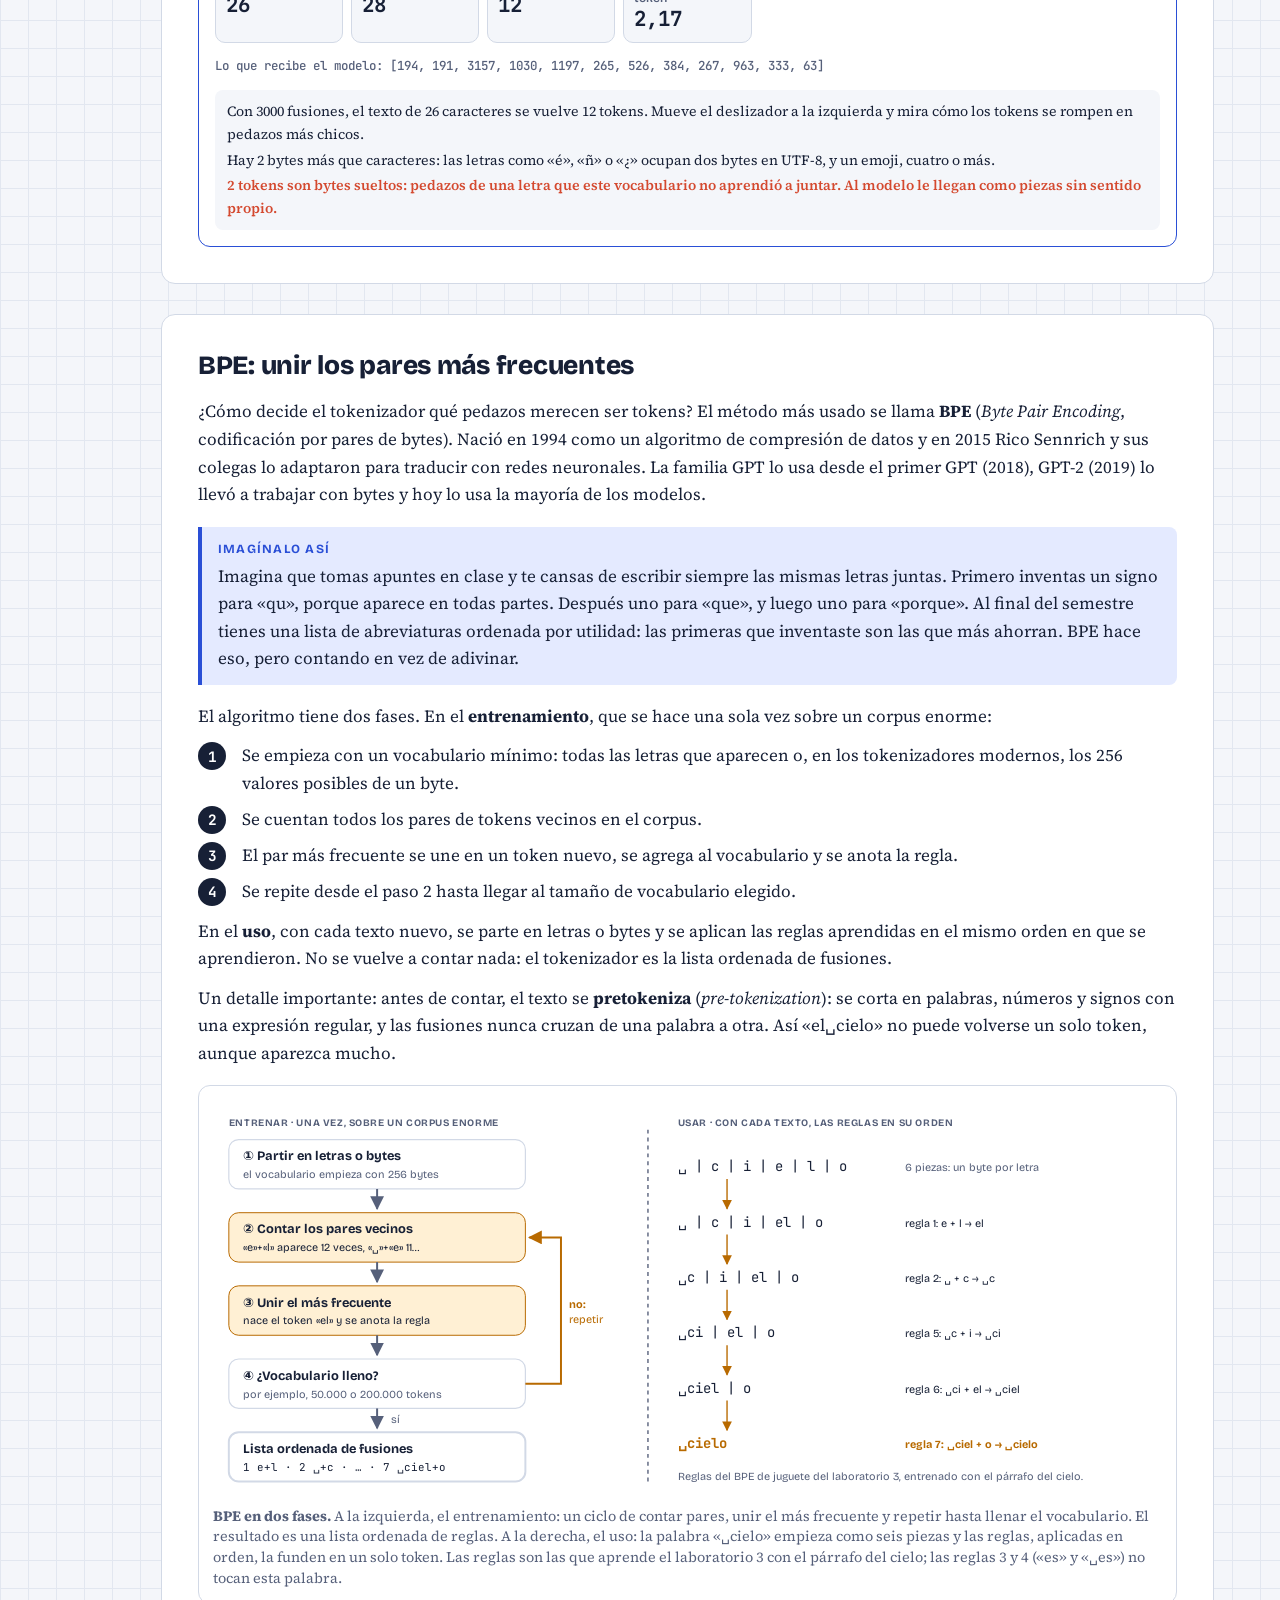
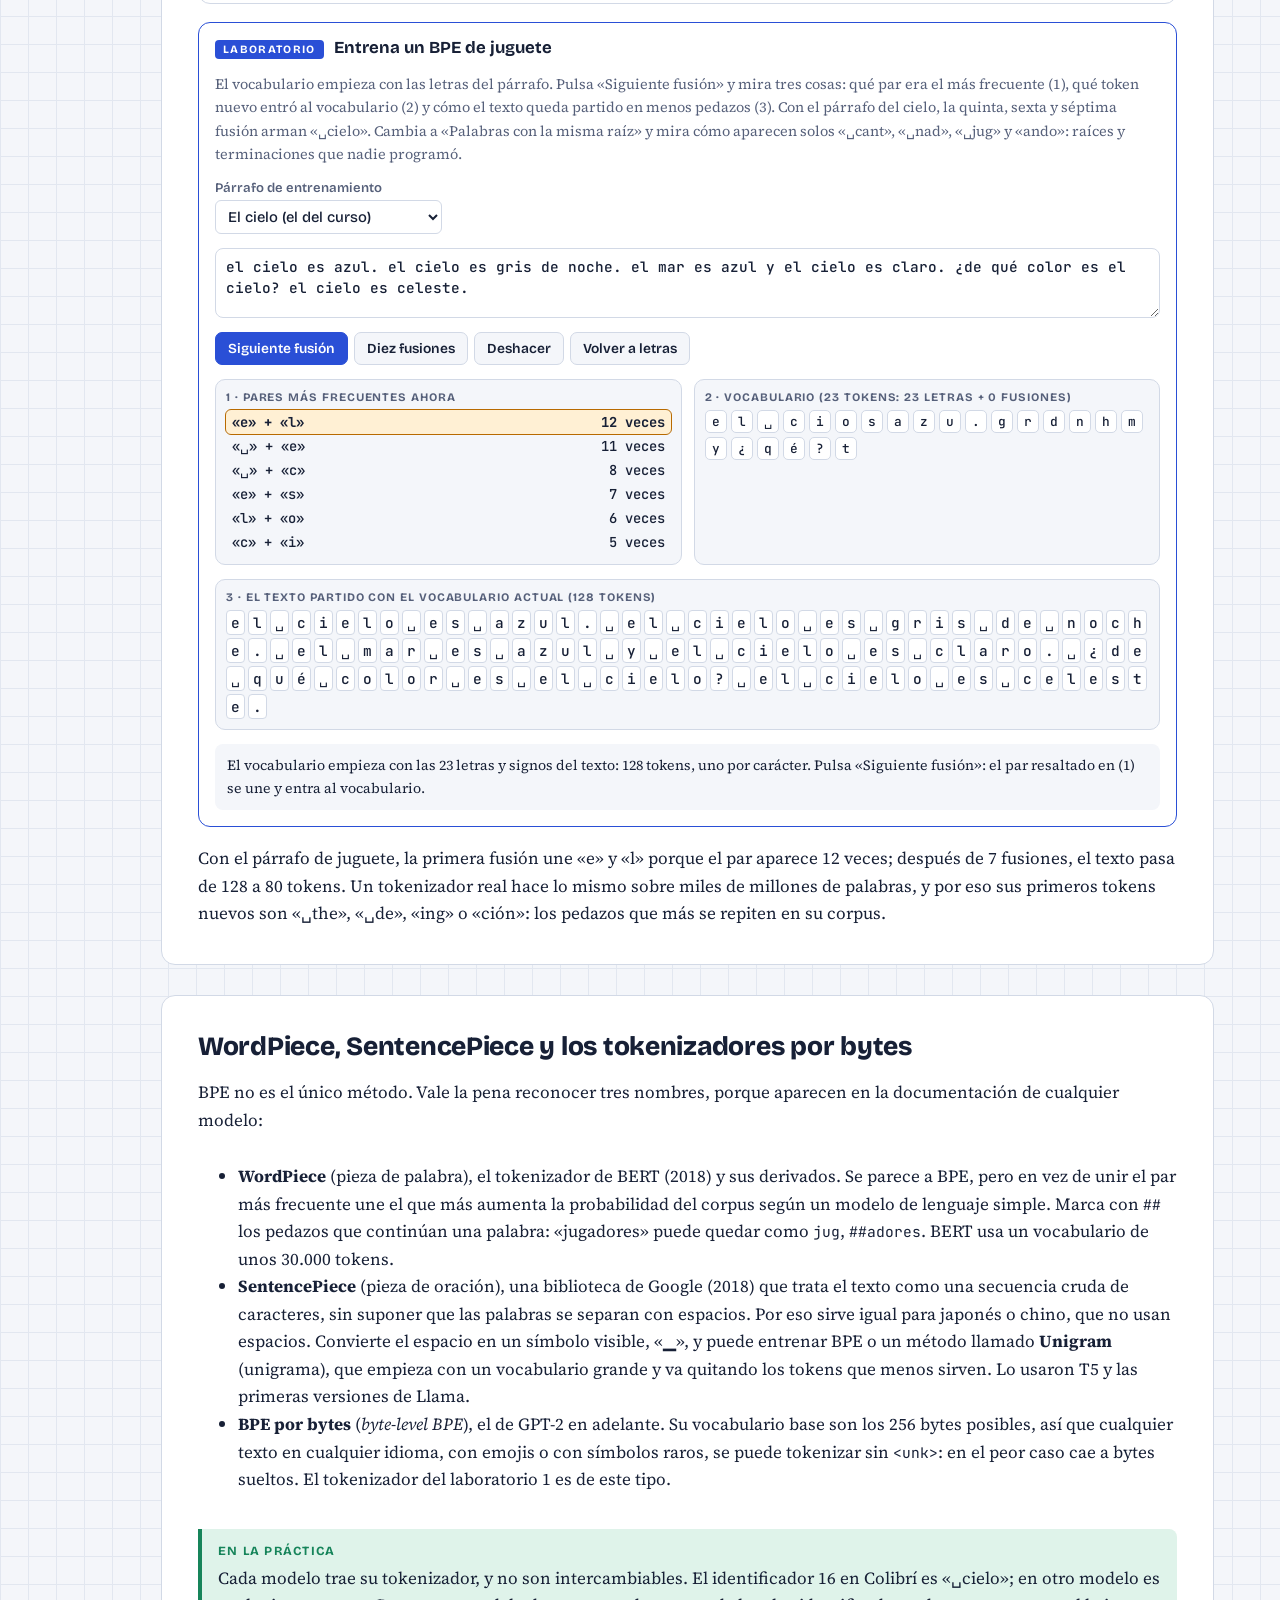
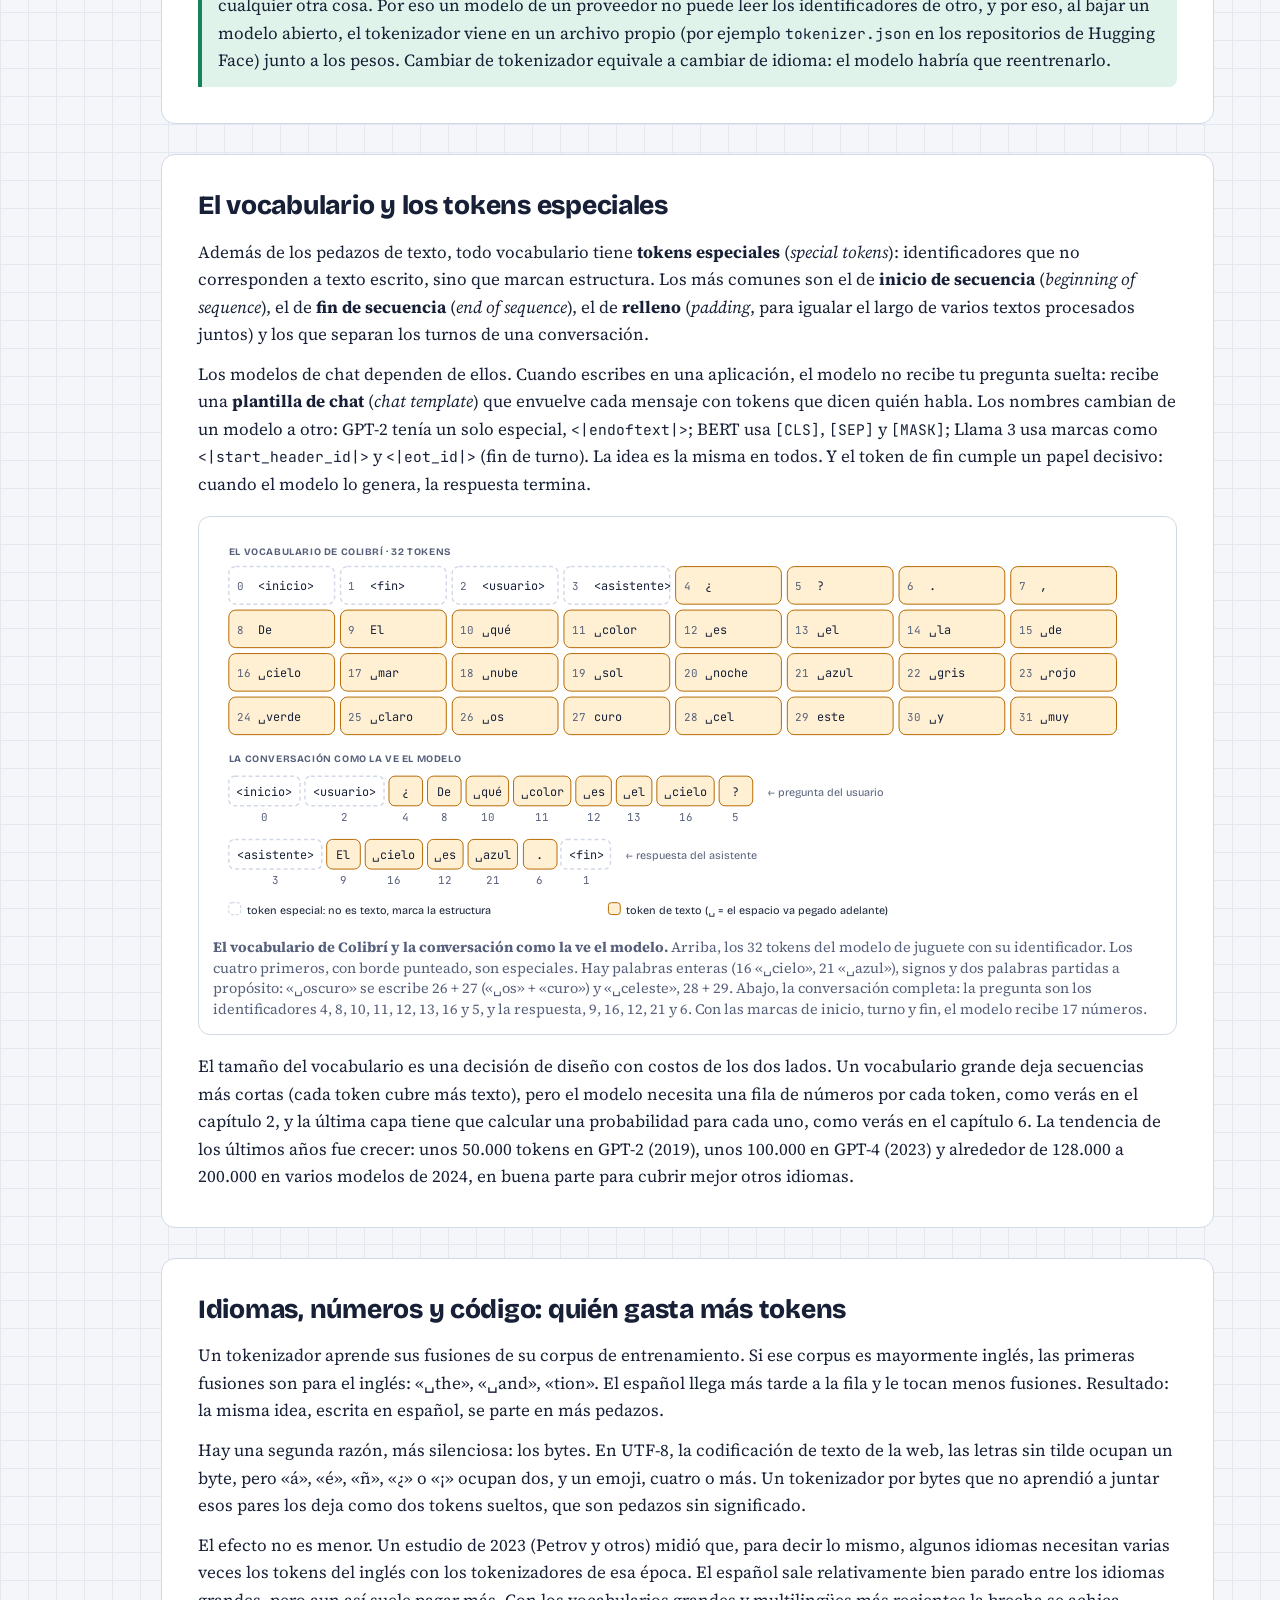
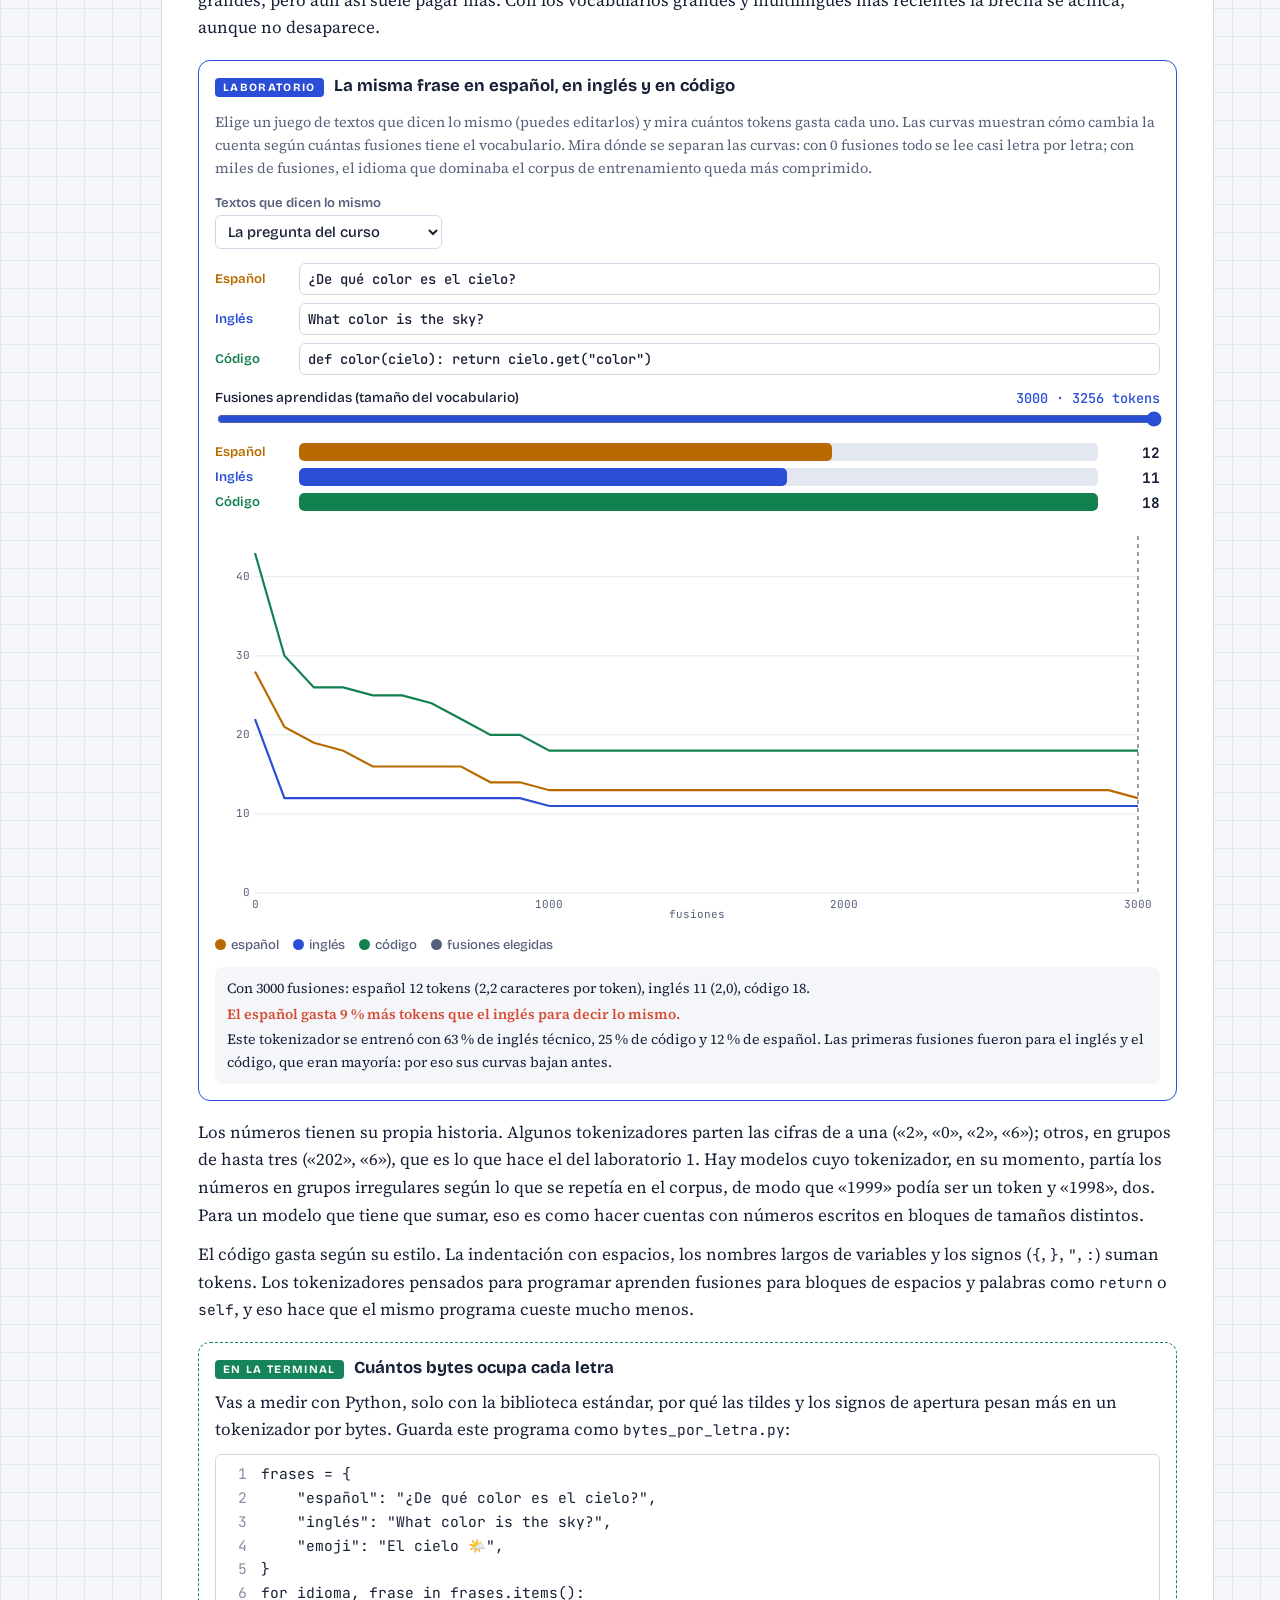
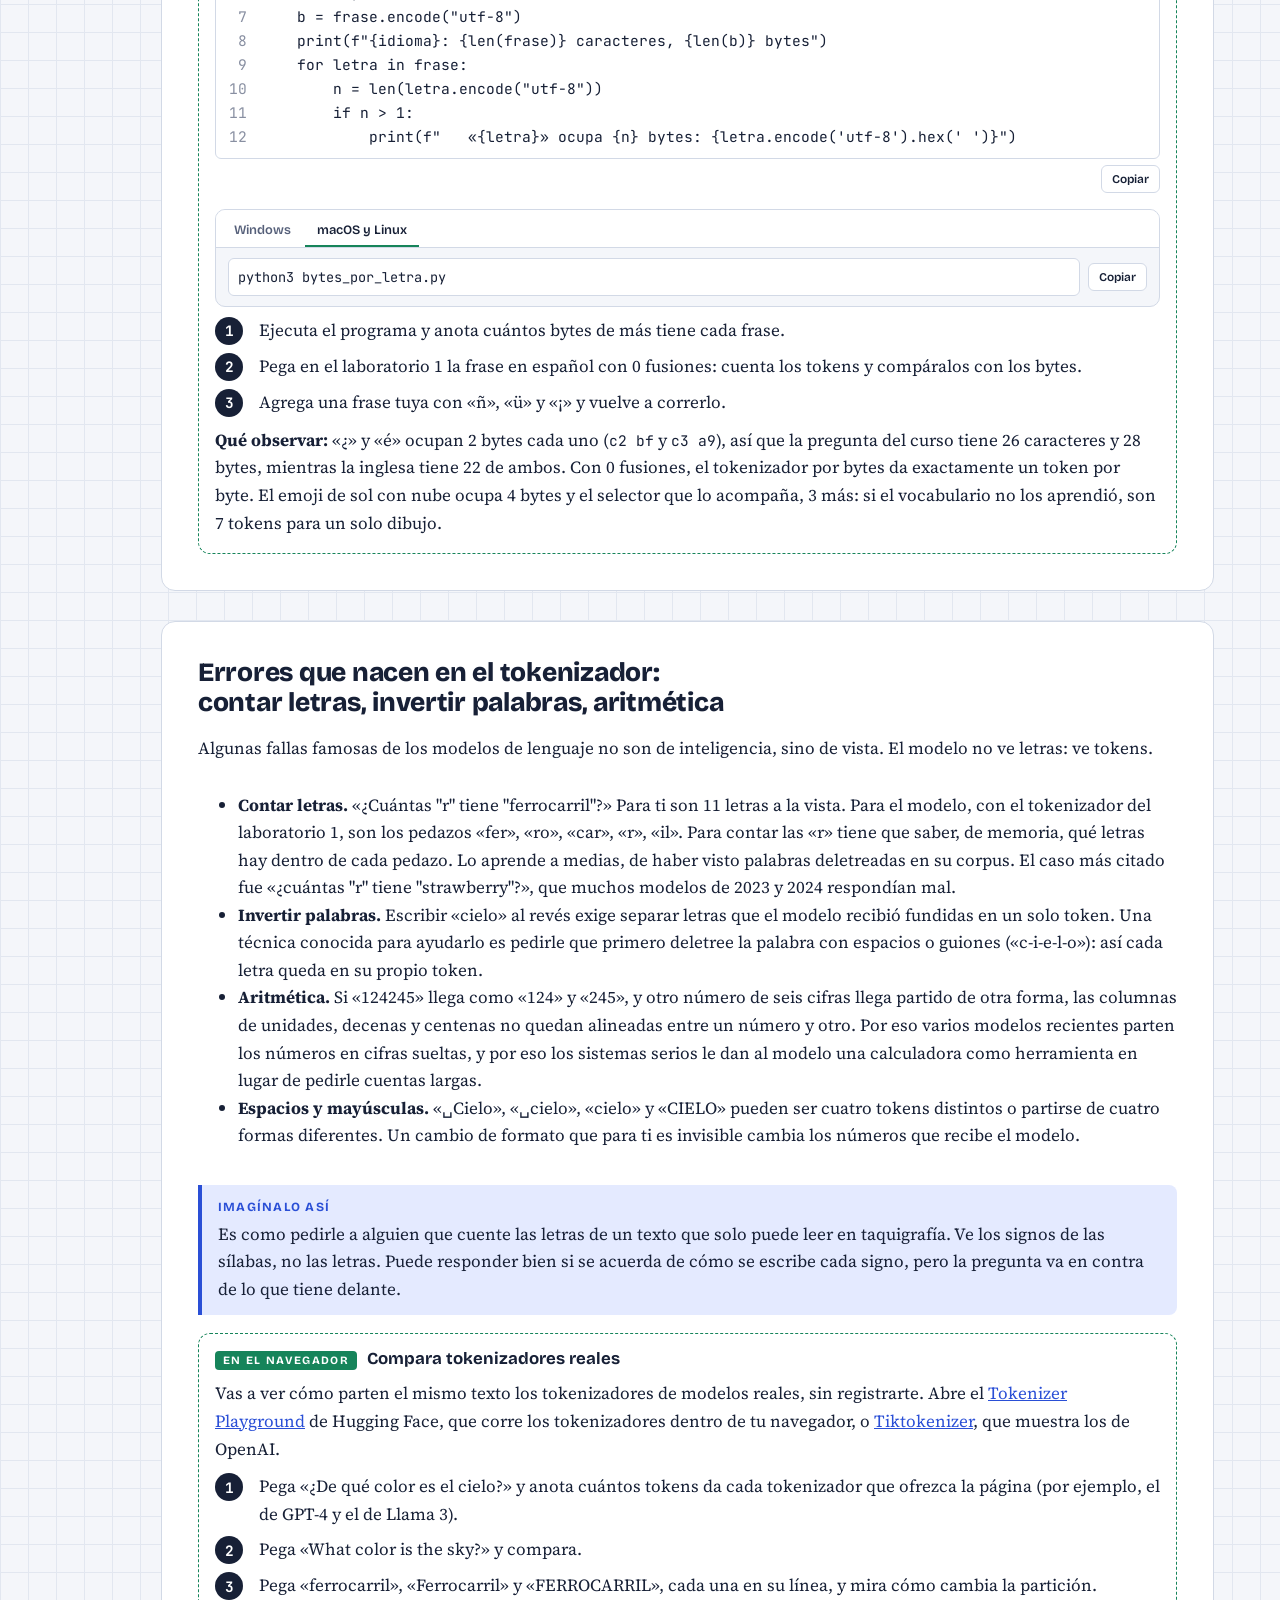
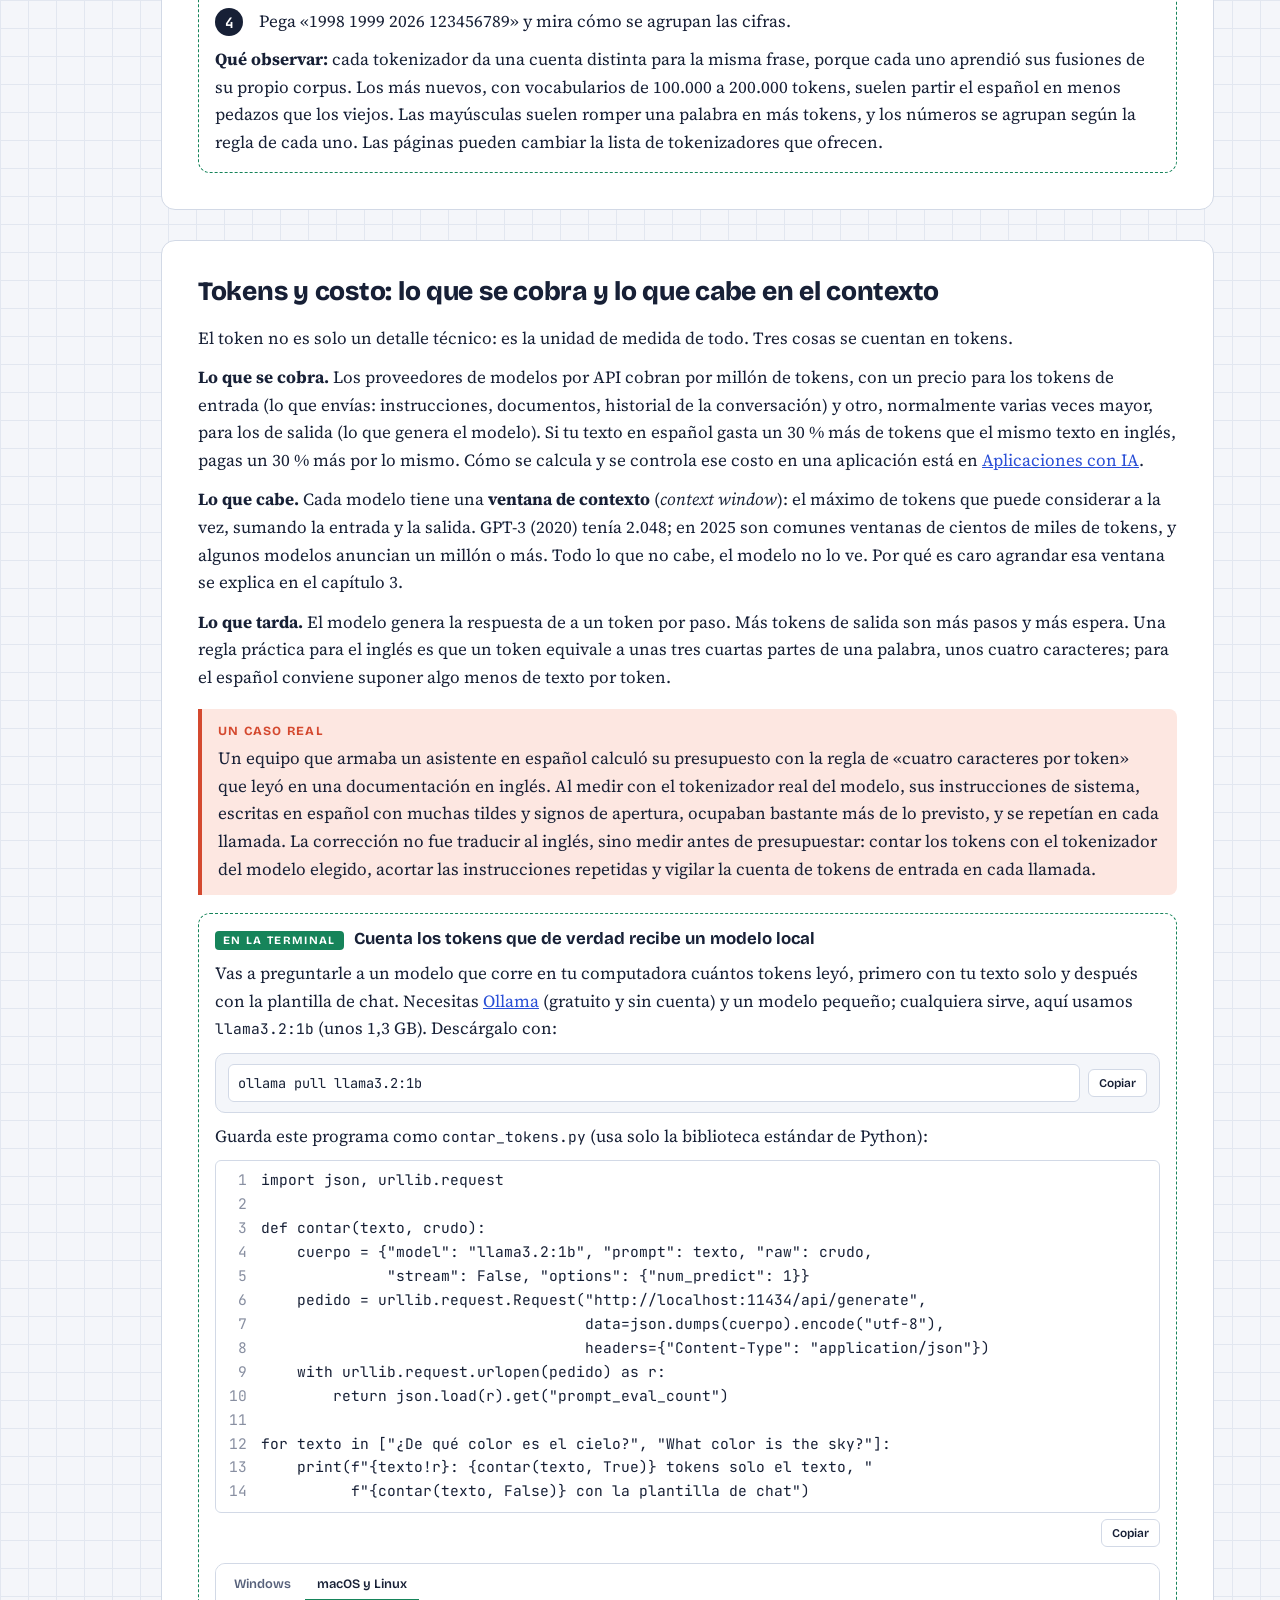
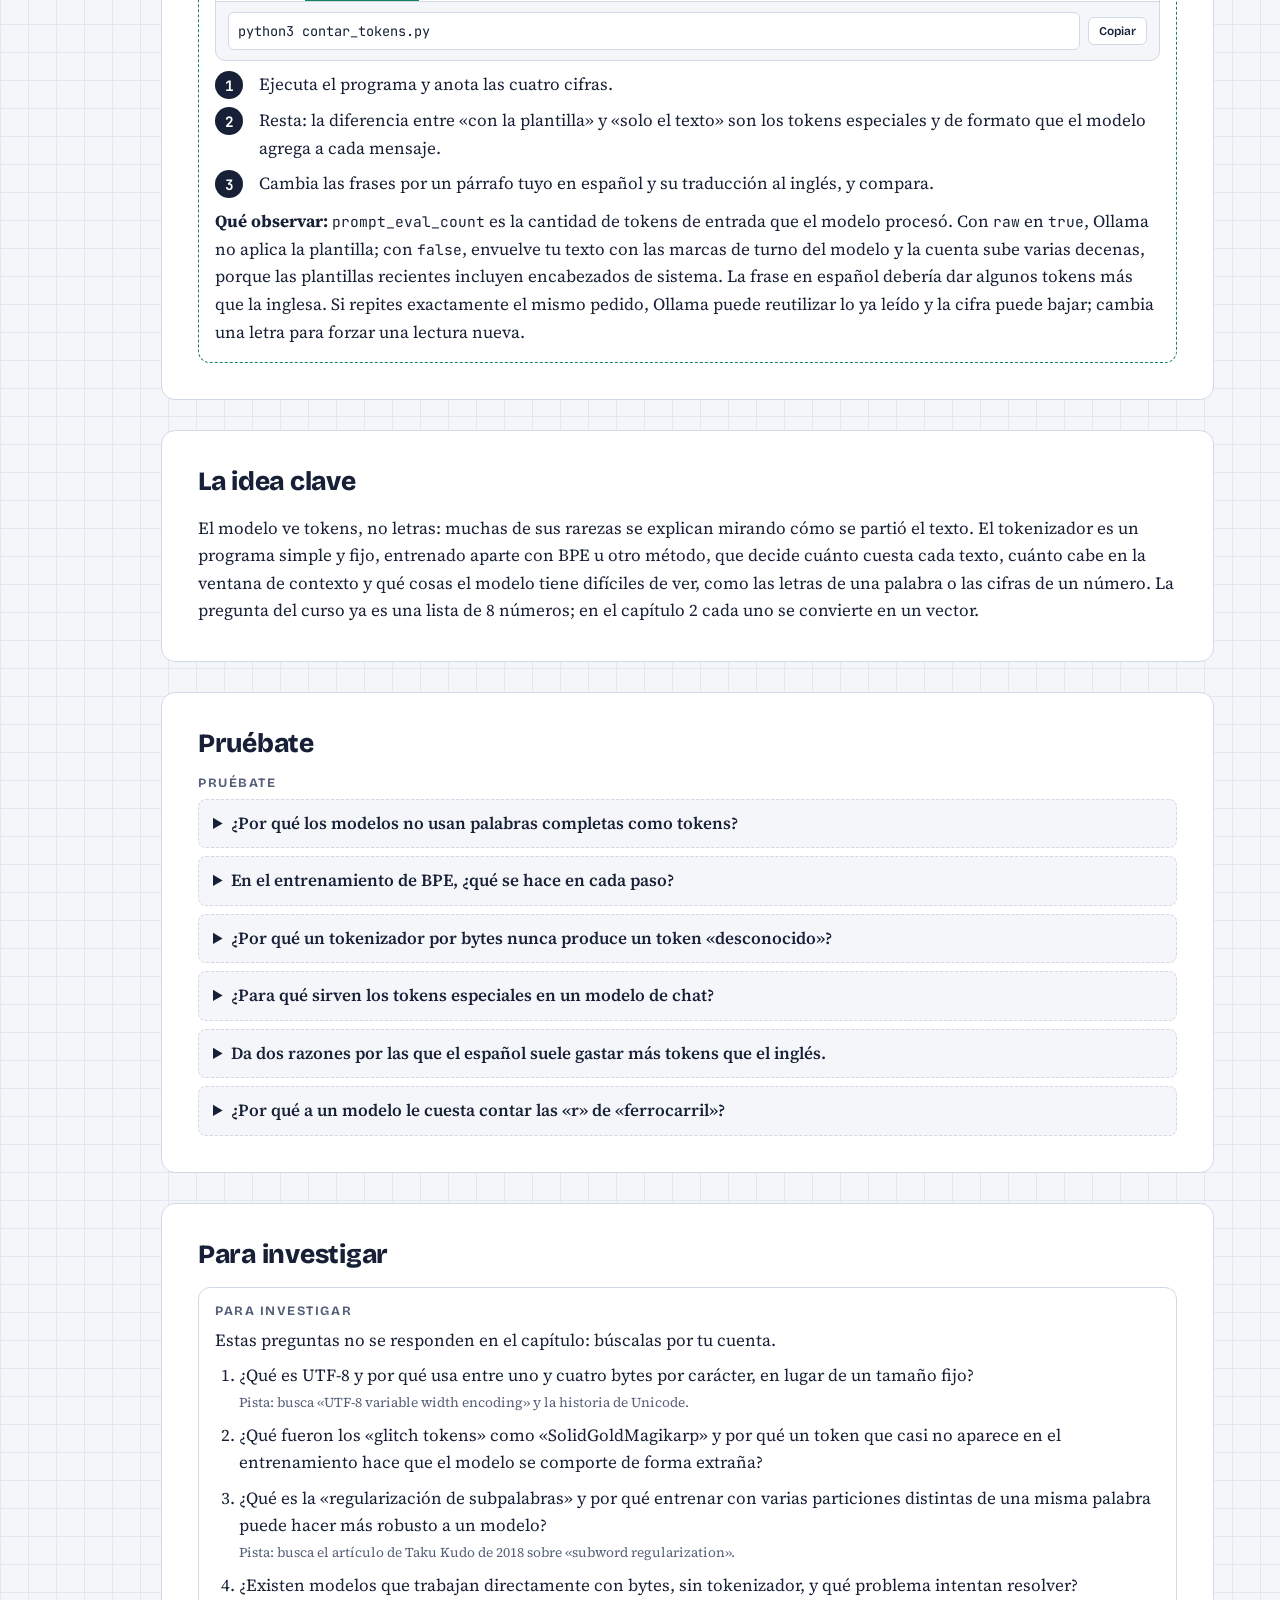
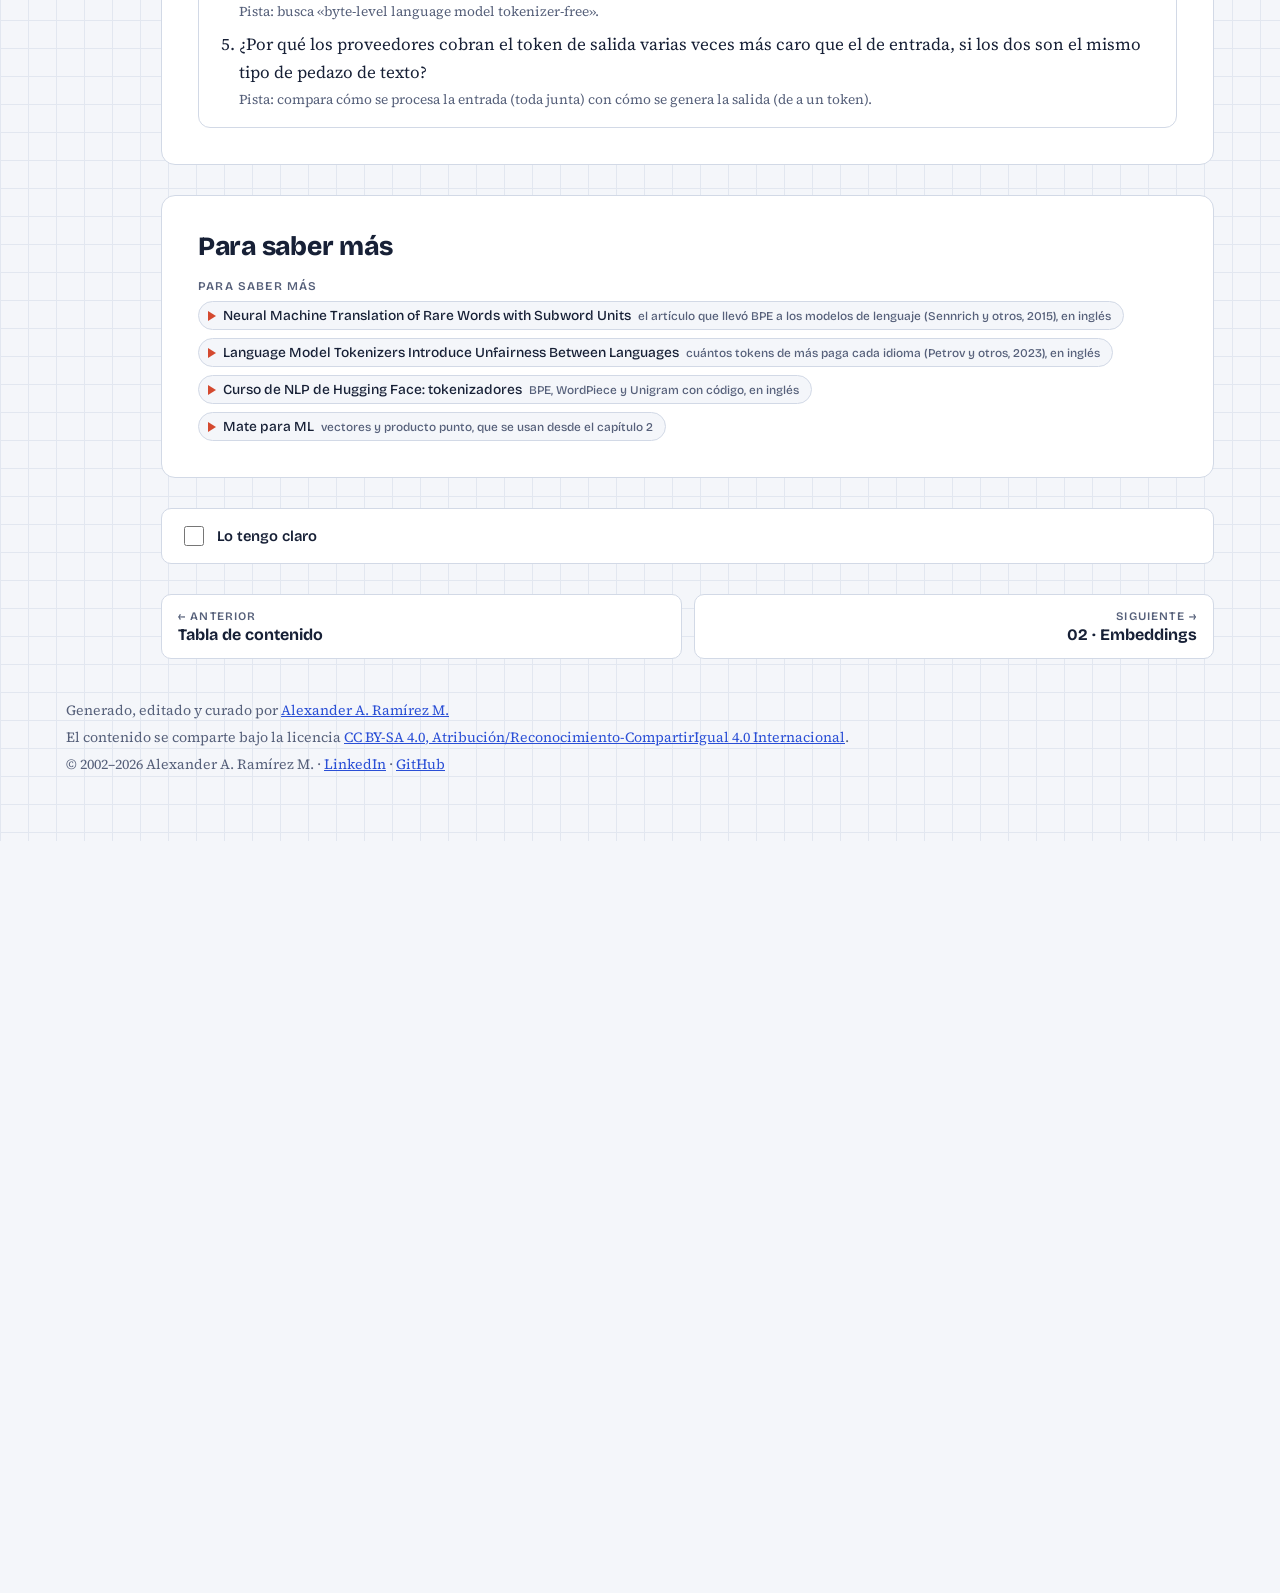
==== commit 4d4d9c1e: "Pie común: autoría, licencia CC BY-SA 4.0 y año que se actualiza solo" ====
--- a/01-tokenizacion.html
+++ b/01-tokenizacion.html
@@ -516,7 +516,7 @@
 <nav class="pager" id="pager" aria-label="Capítulo anterior y siguiente"></nav>
 </main>
 </div>
-<footer><span>Curso abierto de aaramirez.github.io.</span><span>Sitio publicado: <a href="https://github.com/aaramirez/modelos-de-ia" target="_blank" rel="noopener">github.com/aaramirez/modelos-de-ia</a></span></footer>
+<footer><span>Generado, editado y curado por <a href="https://www.linkedin.com/in/alexander-ramirez-morales/" target="_blank" rel="noopener">Alexander A. Ramírez M.</a></span><span>El contenido se comparte bajo la licencia <a href="https://creativecommons.org/licenses/by-sa/4.0/deed.es" target="_blank" rel="noopener">CC BY-SA 4.0, Atribución/Reconocimiento-CompartirIgual 4.0 Internacional</a>.</span><span>© 2002–<span data-anio>2026</span> Alexander A. Ramírez M. · <a href="https://www.linkedin.com/in/alexander-ramirez-morales/" target="_blank" rel="noopener">LinkedIn</a> · <a href="https://github.com/aaramirez" target="_blank" rel="noopener">GitHub</a></span><script>document.querySelectorAll('[data-anio]').forEach(function (e) { e.textContent = new Date().getFullYear(); });</script></footer>
 </div>
 <script src="assets/lab.js"></script>
 <script>
--- a/assets/style.css
+++ b/assets/style.css
@@ -347,7 +347,7 @@
 .fig .t-m{fill:var(--muted)}
 .fig .t-s{font-size:11px}
 .fig .t-xs{font-size:10px;letter-spacing:.06em}
-.fig .t-mono{font-family:var(--f-mono)}
+.fig .t-mono{font-family:var(--f-mono);font-variant-ligatures:none}
 .fig .caja{fill:var(--card);stroke:var(--line);stroke-width:1.2}
 .fig .ln{stroke:var(--muted);stroke-width:1.4;fill:none}
 .fig .ln-d{stroke-dasharray:4 4}
@@ -386,7 +386,7 @@
 .lab{grid-template-columns:minmax(0,1fr)}
 .lab select{width:100%}
 .lab .opciones label{min-width:0}
-.prose code,.practica code,.investiga code,.pruebate code,.practica a,.investiga a,.pruebate a{overflow-wrap:anywhere}
+.prose code,.practica code,.investiga code,.pruebate code,.analogia code,.caso code,.ml code,.analogia a,.caso a,.ml a,.practica a,.investiga a,.pruebate a{overflow-wrap:anywhere}
 [hidden]{display:none!important}
 .lab>*{min-width:0}
 .fig .k-warm{fill:var(--warm)} .fig .s-warm{stroke:var(--warm)}
@@ -414,7 +414,7 @@
 .cmd-nota{font-size:.82rem;color:var(--muted);margin:0}
 .cmd-l{display:flex;align-items:center;gap:8px;min-width:0}
 .cmd-l code{flex:1;min-width:0;overflow-x:auto;white-space:pre;font-size:.85rem;padding:7px 9px;background:var(--card);border:1px solid var(--line);border-radius:6px}
-.cmd-c{font:.8rem var(--f-mono);color:var(--muted);padding:2px 2px 0;overflow-wrap:anywhere}
+.cmd-c{font:.8rem var(--f-mono);color:var(--muted);padding:2px 2px 0;overflow-wrap:anywhere;font-variant-ligatures:none}
 .copiar{flex:none;font:600 .74rem var(--f-display);padding:6px 10px;border:1px solid var(--line);border-radius:6px;background:var(--card);color:var(--ink);cursor:pointer}
 .copiar:hover,.copiar:focus-visible{border-color:var(--good)}
 .copiar.ok{background:var(--good);border-color:var(--good);color:var(--card)}
